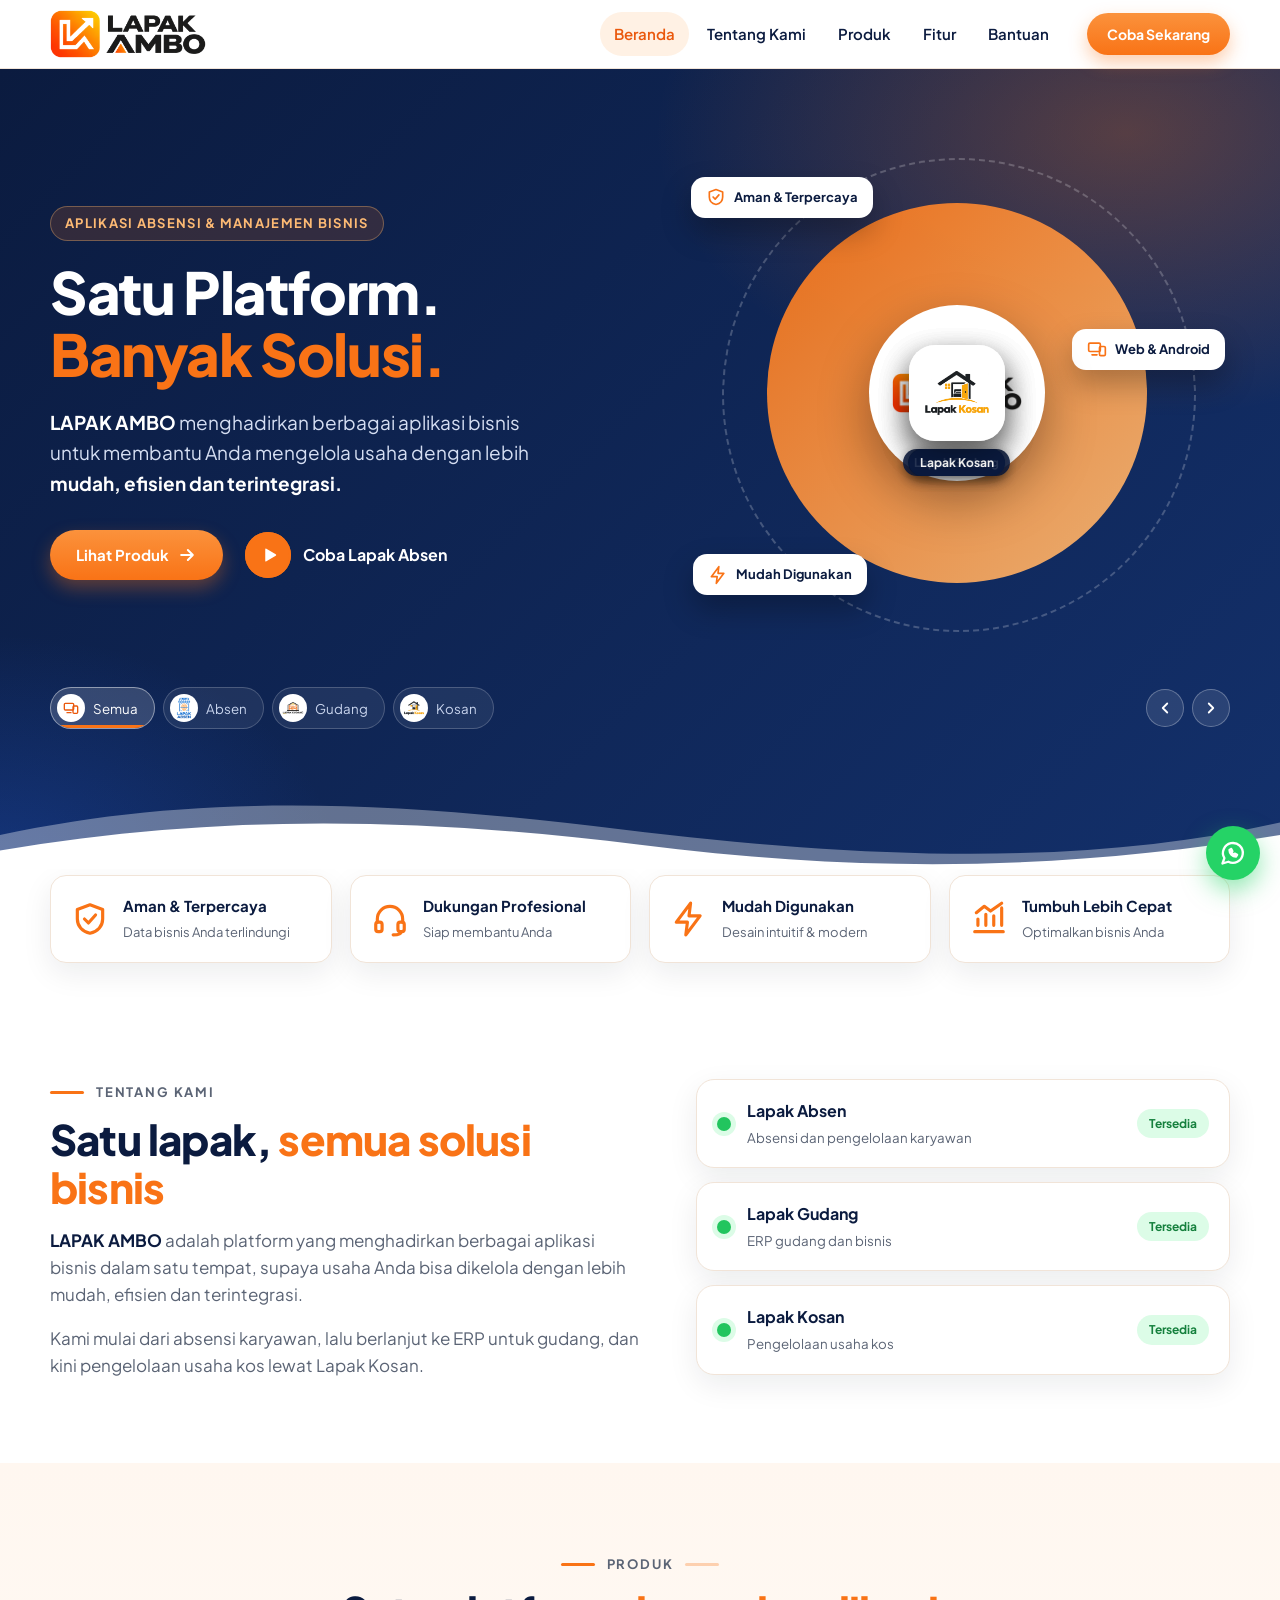
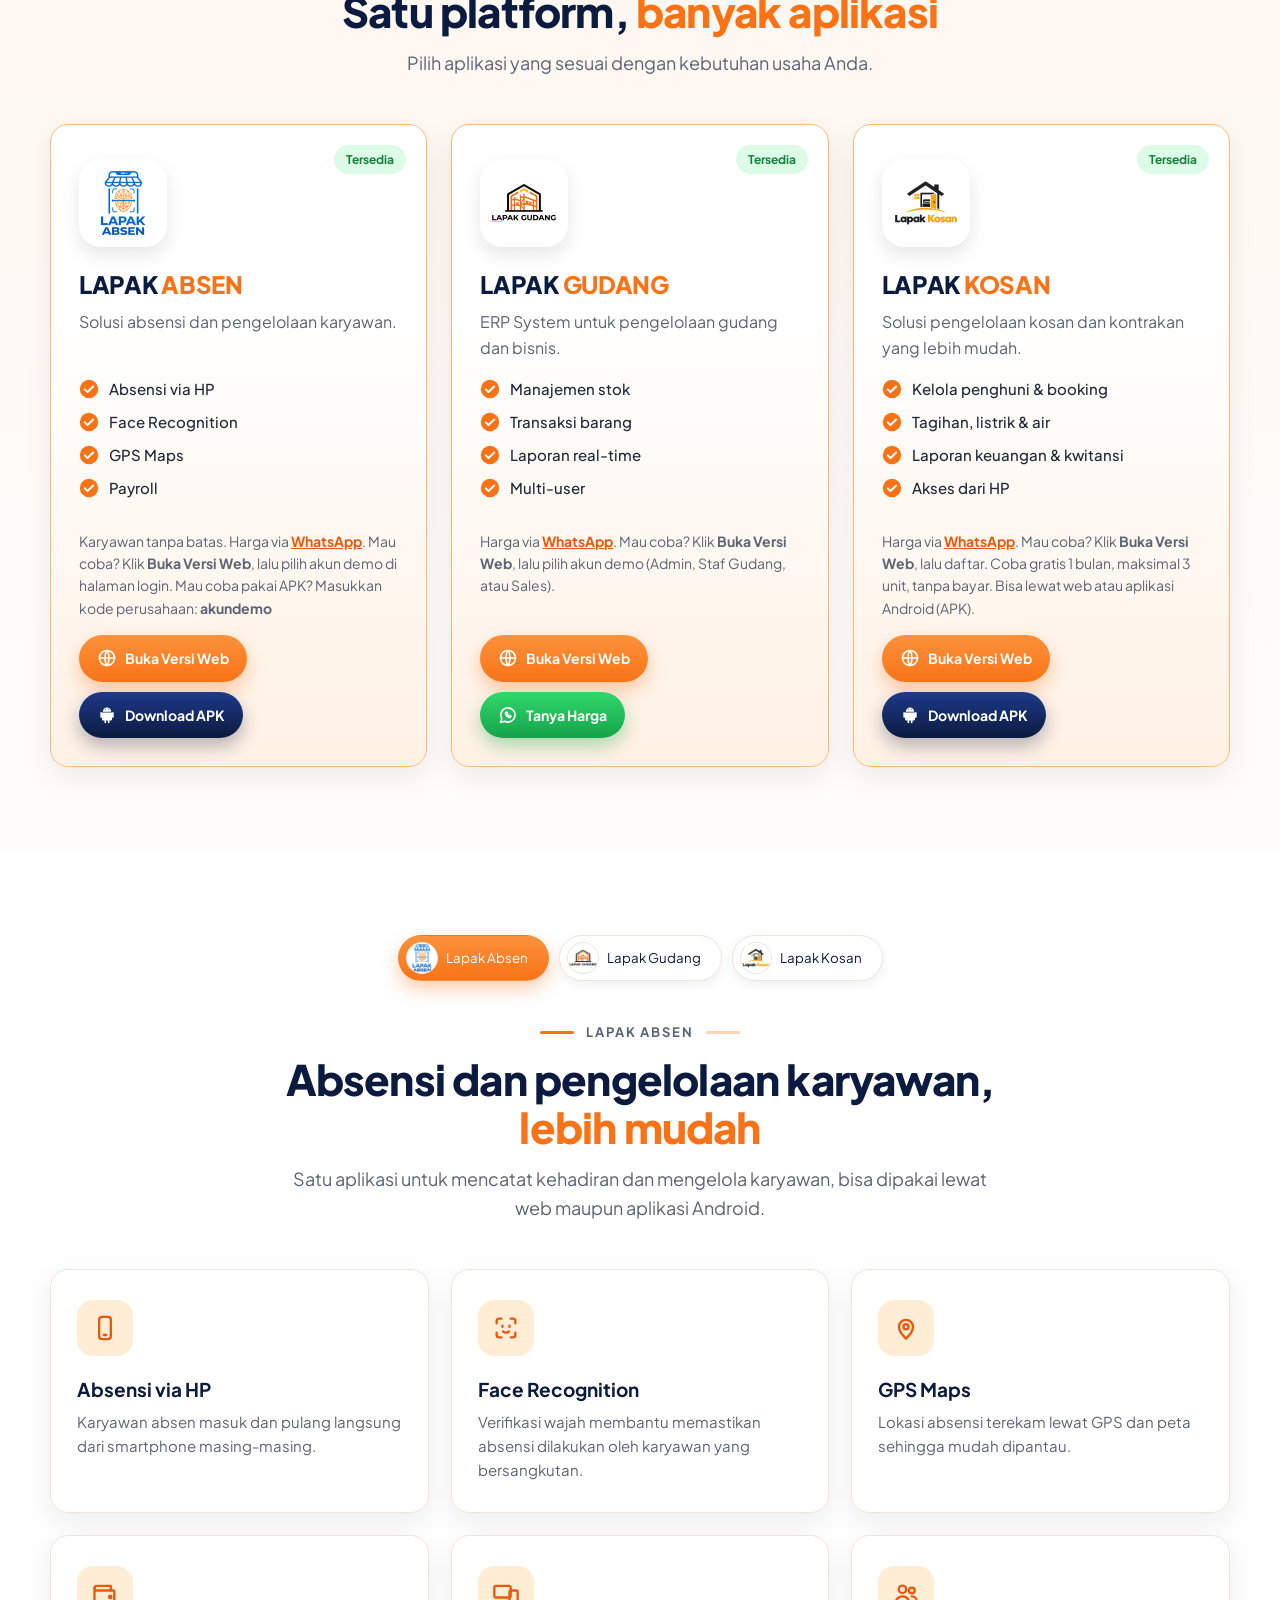
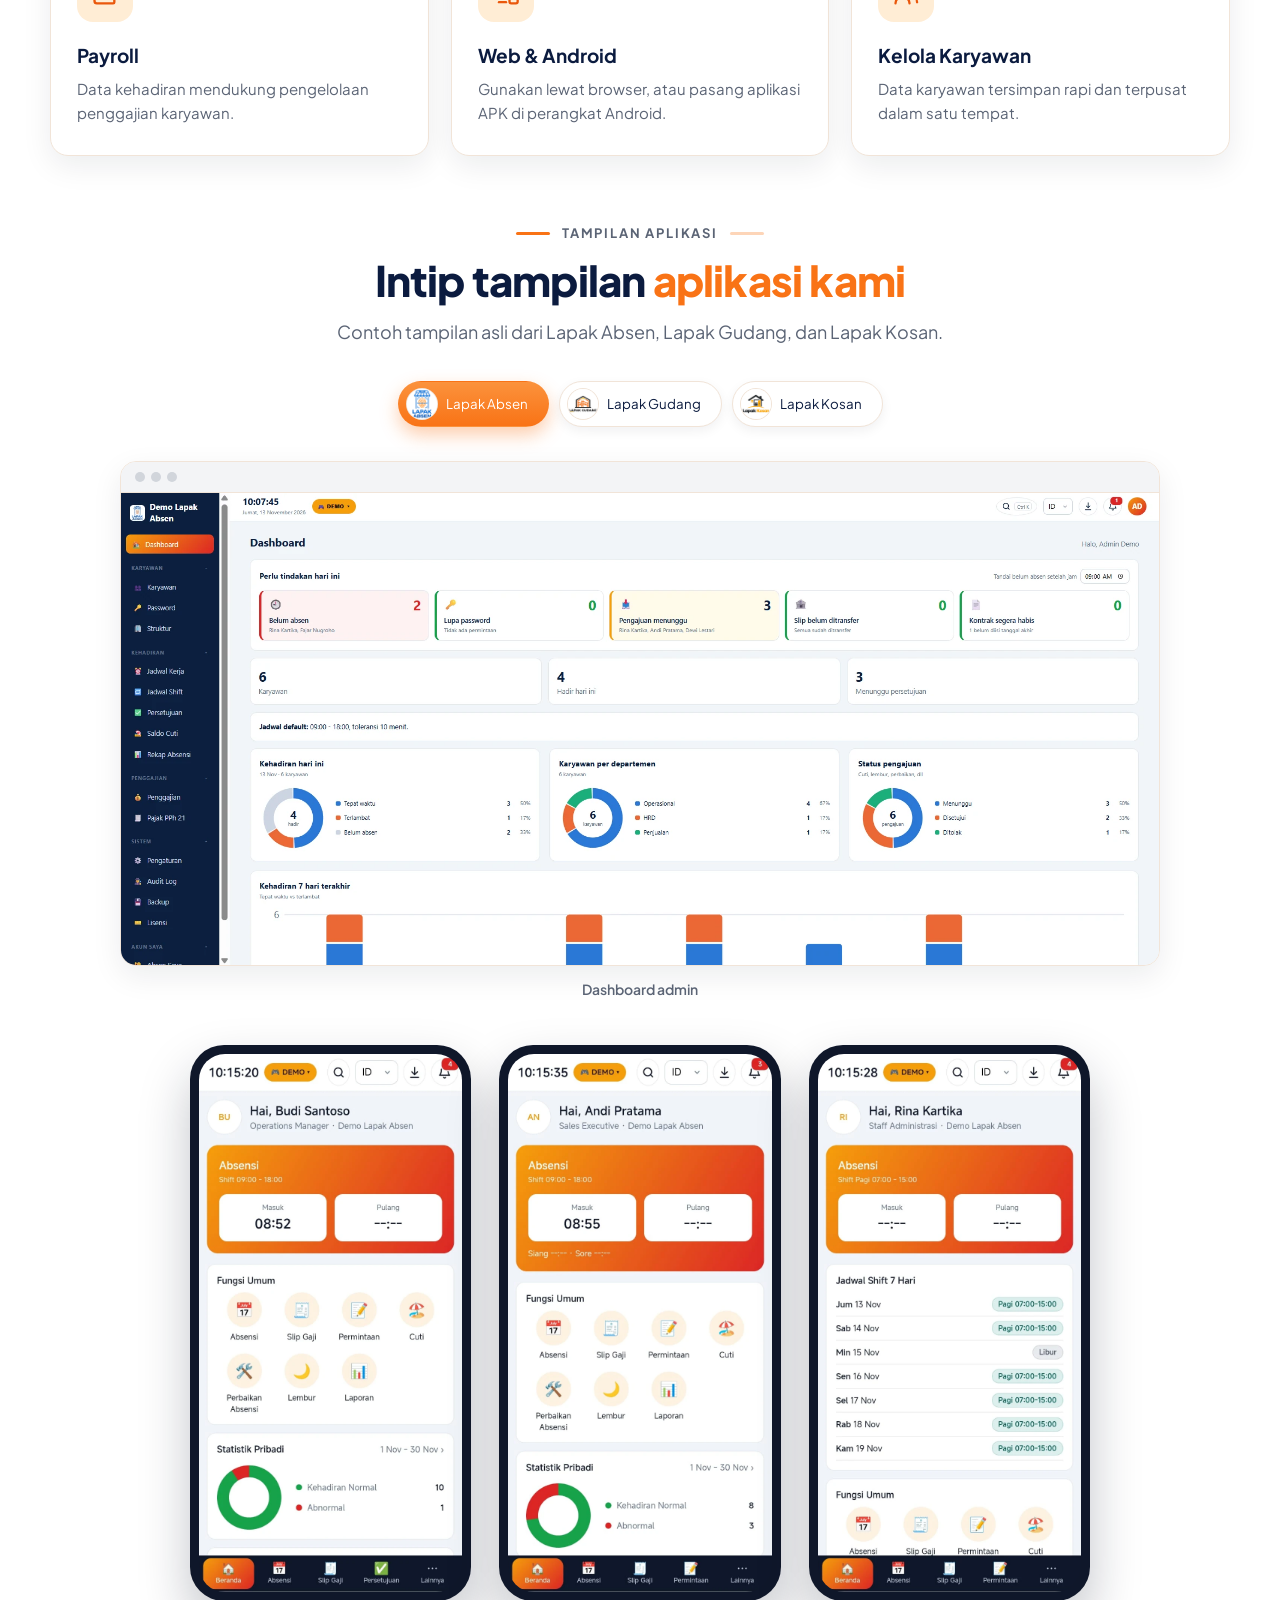
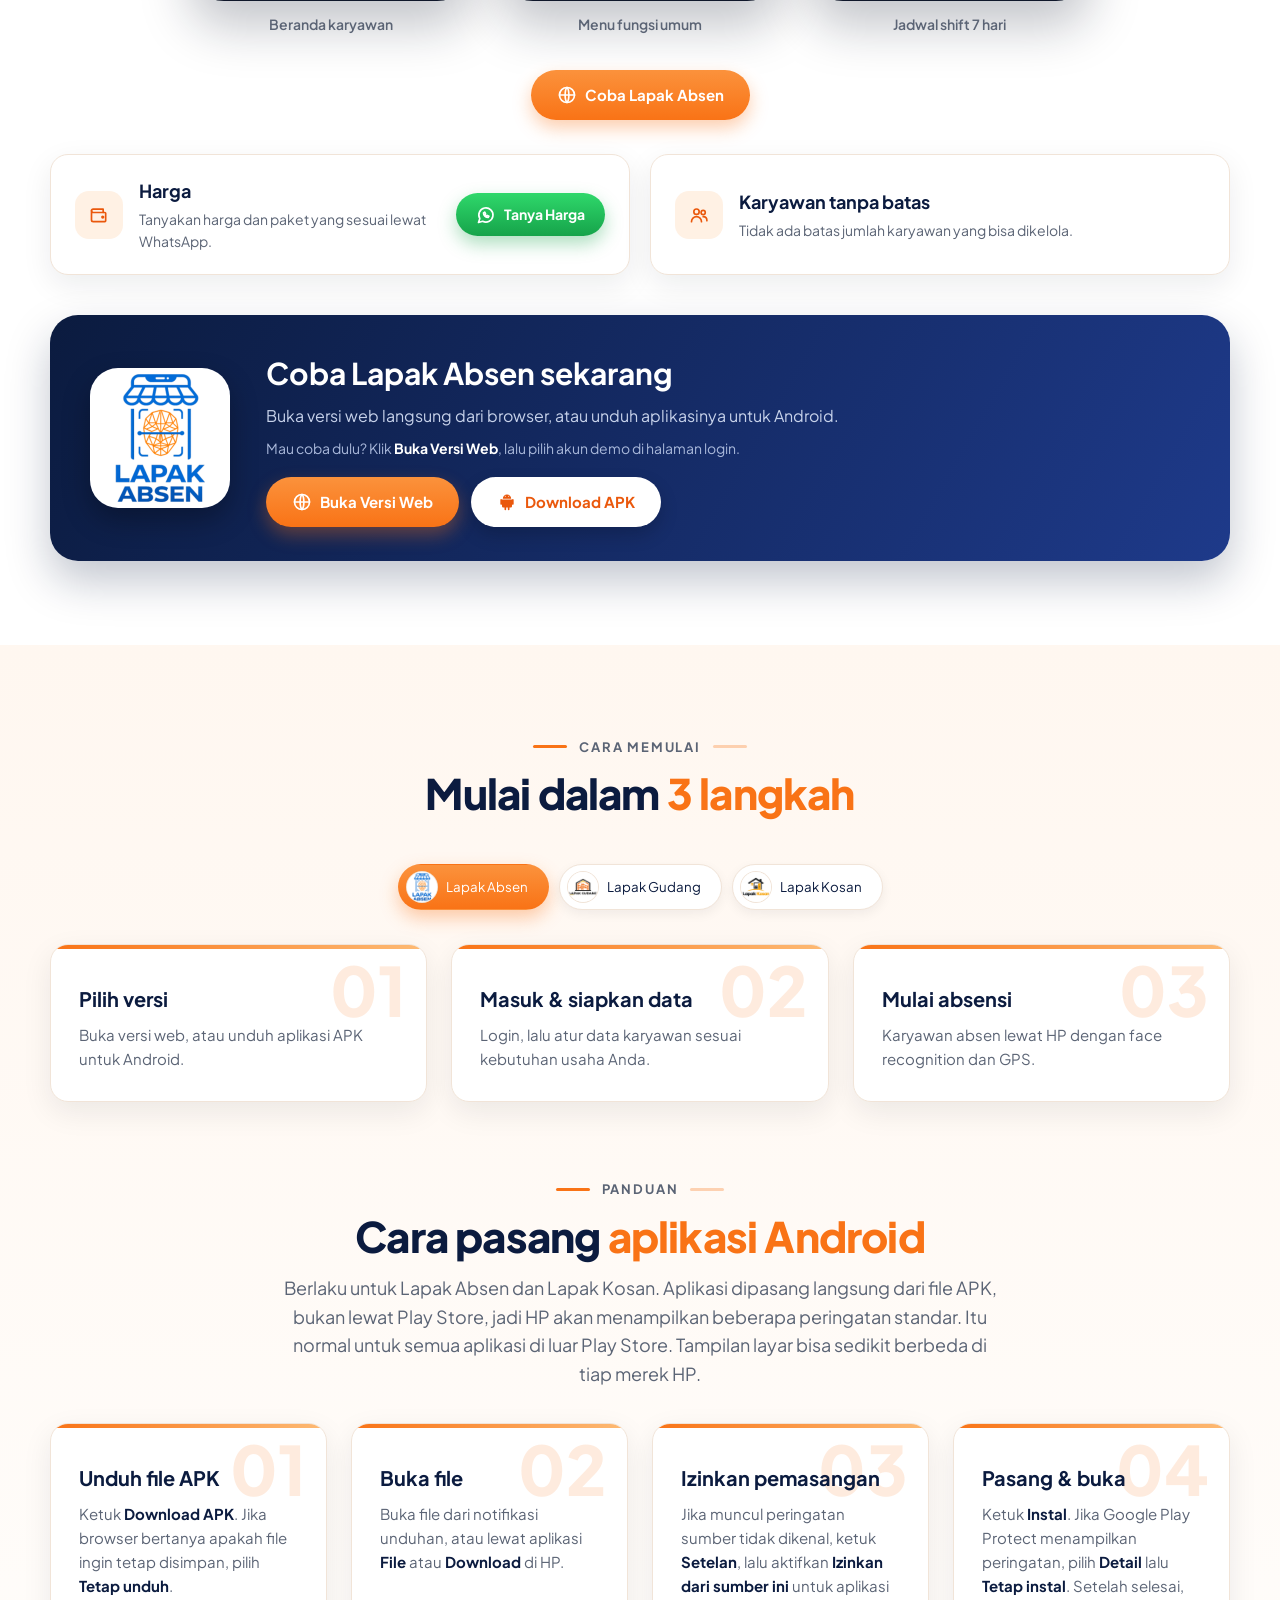
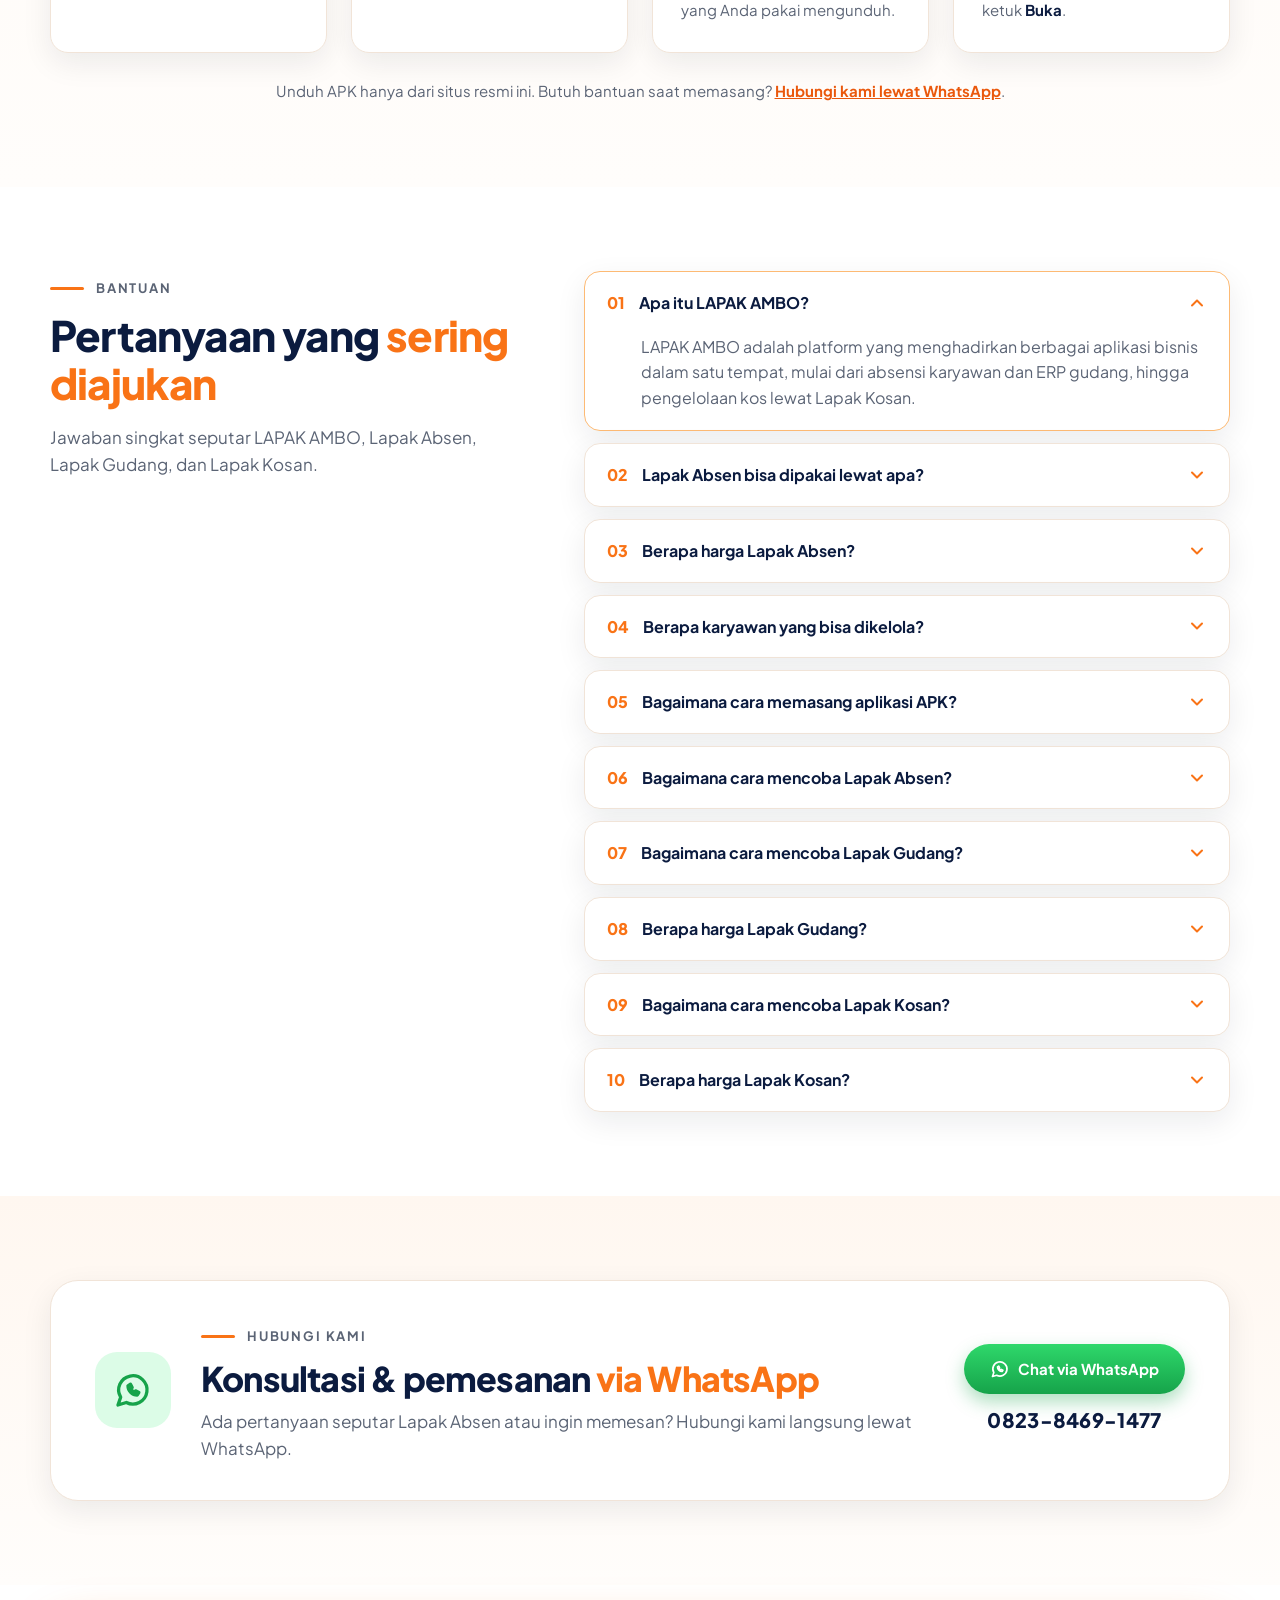
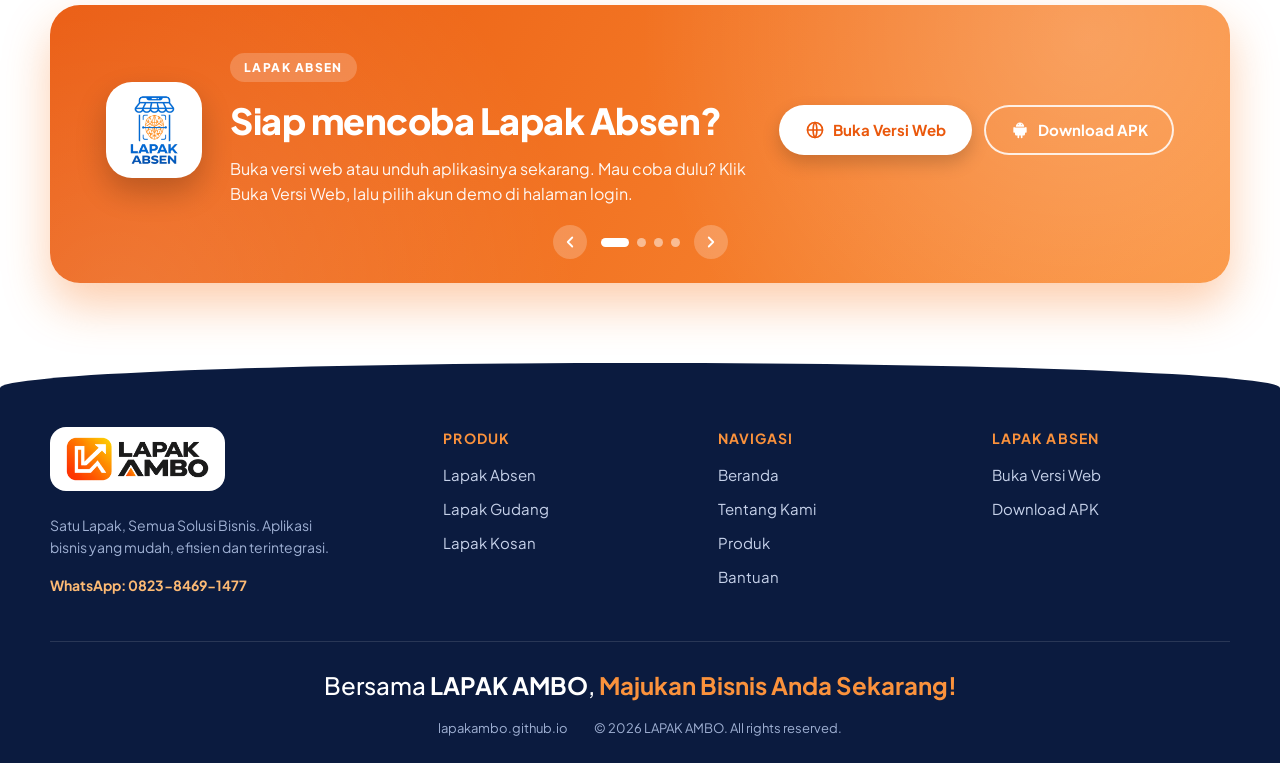
==== index.html @ 5657d36e "Tambah slide Lapak Kosan di CTA slider" ====
<!DOCTYPE html>
<html lang="id">
<head>
  <meta charset="UTF-8">
  <meta name="viewport" content="width=device-width, initial-scale=1">
  <title>LAPAK AMBO — Satu Lapak, Semua Solusi Bisnis</title>
  <meta name="description" content="LAPAK AMBO menghadirkan berbagai aplikasi bisnis: Lapak Absen, Lapak Gudang, dan Lapak Kosan untuk mengelola usaha lebih mudah, efisien dan terintegrasi.">
  <meta name="theme-color" content="#F97316">
  <meta name="google-site-verification" content="8KUcdICLXeppQQjWuxEqH4NzKddtMSmKhR7M2KGgL7c" />
  <link rel="canonical" href="https://lapakambo.github.io/">
  <meta property="og:type" content="website">
  <meta property="og:title" content="LAPAK AMBO — Satu Lapak, Semua Solusi Bisnis">
  <meta property="og:description" content="Aplikasi bisnis yang mudah, efisien dan terintegrasi: Lapak Absen, Lapak Gudang, Lapak Kosan.">
  <meta property="og:url" content="https://lapakambo.github.io/">
  <meta property="og:image" content="https://lapakambo.github.io/assets/icon-512.png">
  <meta name="twitter:card" content="summary">
  <script type="application/ld+json">
  {"@context":"https://schema.org","@graph":[
    {"@type":"WebSite","@id":"https://lapakambo.github.io/#website","url":"https://lapakambo.github.io/","name":"LAPAK AMBO","alternateName":["Lapak Ambo"],"inLanguage":"id"},
    {"@type":"Organization","@id":"https://lapakambo.github.io/#org","name":"LAPAK AMBO","url":"https://lapakambo.github.io/","logo":"https://lapakambo.github.io/assets/icon-512.png"}
  ]}
  </script>
  <script>document.documentElement.classList.add('js')</script>
  <link rel="icon" href="/favicon.ico" sizes="any">
  <link rel="icon" href="/assets/favicon.png" type="image/png" sizes="48x48">
  <link rel="icon" href="/assets/icon-192.png" type="image/png" sizes="192x192">
  <link rel="apple-touch-icon" href="/assets/icon-192.png">
  <link rel="preconnect" href="https://fonts.googleapis.com">
  <link rel="preconnect" href="https://fonts.gstatic.com" crossorigin>
  <link href="https://fonts.googleapis.com/css2?family=Plus+Jakarta+Sans:wght@400;500;600;700;800&display=swap" rel="stylesheet">
  <link rel="stylesheet" href="css/style.css">
</head>
<body>

<!-- ============ ICON SPRITE (ganti path di sini kalau mau ganti icon) ============ -->
<svg xmlns="http://www.w3.org/2000/svg" style="display:none">
  <symbol id="i-kosan" viewBox="0 0 64 64" fill="none" stroke="currentColor" stroke-width="3.5" stroke-linecap="round" stroke-linejoin="round">
    <path d="M8 30 32 10l24 20"/><path d="M14 26v28h36V26"/><path d="M26 54V38h12v16"/><path d="M22 30h4M38 30h4"/>
  </symbol>
  <symbol id="i-gudang" viewBox="0 0 64 64" fill="none" stroke="currentColor" stroke-width="3.5" stroke-linecap="round" stroke-linejoin="round">
    <path d="M6 24 32 8l26 16v30H6z"/><path d="M16 54V34h32v20"/><path d="M16 44h32"/><path d="M26 34v10M38 44v10"/>
  </symbol>
  <symbol id="i-absen" viewBox="0 0 64 64" fill="none" stroke="currentColor" stroke-width="3.5" stroke-linecap="round" stroke-linejoin="round">
    <path d="M6 24 10 10h44l4 14"/>
    <path d="M6 24c0 4 3 6 6.5 6S19 28 19 24c0 4 3 6 6.5 6S32 28 32 24c0 4 3 6 6.5 6S45 28 45 24c0 4 3 6 6.5 6S58 28 58 24"/>
    <path d="M12 30v24h40V30"/><path d="M26 46c0-4 2-8 6-8s6 4 6 8M22 44c0-6 4-10 10-10"/>
  </symbol>
  <symbol id="i-check" viewBox="0 0 24 24"><circle cx="12" cy="12" r="11" fill="currentColor"/><path d="m7 12.5 3.2 3.2L17 9" fill="none" stroke="#fff" stroke-width="2.4" stroke-linecap="round" stroke-linejoin="round"/></symbol>
  <symbol id="i-arrow" viewBox="0 0 24 24" fill="none" stroke="currentColor" stroke-width="2.4" stroke-linecap="round" stroke-linejoin="round"><path d="M5 12h14M13 6l6 6-6 6"/></symbol>
  <symbol id="i-shield" viewBox="0 0 24 24" fill="none" stroke="currentColor" stroke-width="2" stroke-linecap="round" stroke-linejoin="round"><path d="M12 3 4 6v6c0 4.5 3.2 8 8 9 4.8-1 8-4.5 8-9V6z"/><path d="m8.5 12 2.5 2.5 4.5-5"/></symbol>
  <symbol id="i-headset" viewBox="0 0 24 24" fill="none" stroke="currentColor" stroke-width="2" stroke-linecap="round" stroke-linejoin="round"><path d="M4 14v-2a8 8 0 0 1 16 0v2"/><rect x="3" y="14" width="4" height="6" rx="1.5"/><rect x="17" y="14" width="4" height="6" rx="1.5"/><path d="M19 20c0 1.5-2 2-5 2"/></symbol>
  <symbol id="i-bolt" viewBox="0 0 24 24" fill="none" stroke="currentColor" stroke-width="2" stroke-linecap="round" stroke-linejoin="round"><path d="M13 2 4 14h7l-1 8 9-12h-7z"/></symbol>
  <symbol id="i-growth" viewBox="0 0 24 24" fill="none" stroke="currentColor" stroke-width="2" stroke-linecap="round" stroke-linejoin="round"><path d="M3 20h18"/><path d="M5 16v-4M10 16V9M15 16v-6M20 16V5"/><path d="m4 8 5-4 4 3 7-5"/></symbol>
  <symbol id="i-android" viewBox="0 0 24 24" fill="currentColor"><path d="M6 9h12v8a1.5 1.5 0 0 1-1.5 1.5H15V21a1 1 0 0 1-2 0v-2.5h-2V21a1 1 0 0 1-2 0v-2.5H7.500A1.500 1.500 0 0 1 6 17zM4 9.500a1 1 0 0 1 2 0v5a1 1 0 0 1-2 0zm14 0a1 1 0 0 1 2 0v5a1 1 0 0 1-2 0zM7 8a5 5 0 0 1 10 0zm3-3.500a.600.600 0 1 0 0 1.200.600.600 0 0 0 0-1.200zm4 0a.600.600 0 1 0 0 1.200.600.600 0 0 0 0-1.200z"/></symbol>
  <symbol id="i-globe" viewBox="0 0 24 24" fill="none" stroke="currentColor" stroke-width="2" stroke-linecap="round" stroke-linejoin="round"><circle cx="12" cy="12" r="9"/><path d="M3 12h18M12 3c3 3 3 15 0 18M12 3c-3 3-3 15 0 18"/></symbol>
  <symbol id="i-phone" viewBox="0 0 24 24" fill="none" stroke="currentColor" stroke-width="2" stroke-linecap="round" stroke-linejoin="round"><rect x="7" y="2.5" width="10" height="19" rx="2.5"/><path d="M11 18h2"/></symbol>
  <symbol id="i-face" viewBox="0 0 24 24" fill="none" stroke="currentColor" stroke-width="2" stroke-linecap="round" stroke-linejoin="round"><path d="M4 8V6a2 2 0 0 1 2-2h2M16 4h2a2 2 0 0 1 2 2v2M20 16v2a2 2 0 0 1-2 2h-2M8 20H6a2 2 0 0 1-2-2v-2"/><path d="M9 10v1M15 10v1M9.5 15c1.5 1.2 3.500 1.200 5 0"/></symbol>
  <symbol id="i-pin" viewBox="0 0 24 24" fill="none" stroke="currentColor" stroke-width="2" stroke-linecap="round" stroke-linejoin="round"><path d="M12 21s-6-5.200-6-10a6 6 0 1 1 12 0c0 4.800-6 10-6 10z"/><circle cx="12" cy="11" r="2.200"/></symbol>
  <symbol id="i-wallet" viewBox="0 0 24 24" fill="none" stroke="currentColor" stroke-width="2" stroke-linecap="round" stroke-linejoin="round"><path d="M3 7a2 2 0 0 1 2-2h12v4"/><path d="M3 7v11a2 2 0 0 0 2 2h14a1 1 0 0 0 1-1v-9a1 1 0 0 0-1-1H5a2 2 0 0 1-2-2z"/><circle cx="16.500" cy="14.500" r="1"/></symbol>
  <symbol id="i-devices" viewBox="0 0 24 24" fill="none" stroke="currentColor" stroke-width="2" stroke-linecap="round" stroke-linejoin="round"><rect x="2" y="5" width="14" height="10" rx="1.500"/><path d="M6 19h6"/><rect x="15" y="9" width="7" height="11" rx="1.500"/></symbol>
  <symbol id="i-users" viewBox="0 0 24 24" fill="none" stroke="currentColor" stroke-width="2" stroke-linecap="round" stroke-linejoin="round"><circle cx="9" cy="8" r="3.200"/><path d="M3 20c0-3.300 2.700-6 6-6s6 2.700 6 6"/><circle cx="17" cy="9" r="2.500"/><path d="M17 14c2.500 0 4.500 2 4.500 5"/></symbol>
  <symbol id="i-up" viewBox="0 0 24 24" fill="none" stroke="currentColor" stroke-width="2.4" stroke-linecap="round" stroke-linejoin="round"><path d="M12 19V5M6 11l6-6 6 6"/></symbol>
  <symbol id="i-chev" viewBox="0 0 24 24" fill="none" stroke="currentColor" stroke-width="2.4" stroke-linecap="round" stroke-linejoin="round"><path d="m6 9 6 6 6-6"/></symbol>
  <symbol id="i-whatsapp" viewBox="0 0 24 24" fill="none" stroke="currentColor" stroke-width="2" stroke-linecap="round" stroke-linejoin="round"><path d="M3 21l1.600-4.700A8.500 8.500 0 1 1 8 19.500z"/><path d="M9 9.500c0 3 2.500 5.500 5.500 5.500l1-1.500-2-1-.8.800c-.8-.4-1.600-1.200-2-2l.8-.8-1-2z"/></symbol>
  <symbol id="i-play" viewBox="0 0 24 24" fill="currentColor"><path d="M7 4.5v15a1 1 0 0 0 1.5.86l12.5-7.5a1 1 0 0 0 0-1.72L8.5 3.64A1 1 0 0 0 7 4.5z"/></symbol>
</svg>

<!-- ============ NAVBAR ============ -->
<header class="nav" id="top">
  <div class="container nav__inner">
    <a href="#top" class="brand" aria-label="Lapak Ambo — Beranda">
      <img src="assets/logo.png" alt="LAPAK AMBO" width="547" height="168">
    </a>

    <nav class="nav__links" id="menu" aria-label="Menu utama">
      <a href="#top" class="active">Beranda</a>
      <a href="#tentang">Tentang Kami</a>
      <a href="#produk">Produk</a>
      <a href="#fitur">Fitur</a>
      <a href="#bantuan">Bantuan</a>
      <a href="#produk" class="btn btn--sm menu__cta">Coba Sekarang</a>
    </nav>
    <a href="#produk" class="btn btn--sm nav__cta">Coba Sekarang</a>
    <button class="burger" id="burger" aria-label="Buka menu" aria-expanded="false"><span></span><span></span><span></span></button>
  </div>
</header>

<main>
  <!-- ============ HERO (slider otomatis: Platform, Absen, Gudang, Kosan) ============ -->
  <section class="hero" id="hero" data-i="0" aria-roledescription="carousel" aria-label="Aplikasi LAPAK AMBO">
    <div class="hero__glow hero__glow--0" aria-hidden="true"></div>
    <div class="hero__glow hero__glow--1" aria-hidden="true"></div>
    <div class="hero__glow hero__glow--2" aria-hidden="true"></div>
    <div class="hero__glow hero__glow--3" aria-hidden="true"></div>

    <div class="container">
      <div class="hero__stage" id="heroStage">

        <!-- 1. Platform -->
        <div class="hslide is-active" role="group" aria-roledescription="slide" aria-label="1 dari 4: LAPAK AMBO" style="--c1:#F97316;--c2:#FDBA74">
          <div class="hero__text">
            <span class="hero__tag">Aplikasi absensi &amp; manajemen bisnis</span>
            <h1 class="hero__h">Satu Platform.<br><span>Banyak Solusi.</span></h1>
            <p><strong>LAPAK AMBO</strong> menghadirkan berbagai aplikasi bisnis untuk membantu Anda mengelola usaha dengan lebih <strong>mudah, efisien dan terintegrasi.</strong></p>
            <div class="hero__actions">
              <a href="#produk" class="btn">Lihat Produk <svg class="ic"><use href="#i-arrow"/></svg></a>
              <a href="#produk" class="play" data-link="absen-web" target="_blank" rel="noopener"><span class="play__ic"><svg class="ic"><use href="#i-play"/></svg></span>Coba Lapak Absen</a>
            </div>
          </div>
          <div class="hv" aria-hidden="true">
            <div class="stage">
              <div class="hub__core"><img src="assets/logo.png" alt="" width="547" height="168" fetchpriority="high" decoding="async"></div>
              <div class="hub__orb" style="--n:0"><span class="hub__tile"><img src="assets/lapak-absen.png" alt="" width="72" height="72"></span><b>Lapak Absen</b></div>
              <div class="hub__orb" style="--n:1"><span class="hub__tile"><img src="assets/lapak-gudang.png" alt="" width="72" height="72"></span><b>Lapak Gudang</b></div>
              <div class="hub__orb" style="--n:2"><span class="hub__tile"><img src="assets/lapak-kosan.png?v=3" alt="" width="72" height="72"></span><b>Lapak Kosan</b></div>
              <span class="chip chip--tl"><svg class="ic"><use href="#i-shield"/></svg>Aman &amp; Terpercaya</span>
              <span class="chip chip--bl"><svg class="ic"><use href="#i-bolt"/></svg>Mudah Digunakan</span>
              <span class="chip chip--r"><svg class="ic"><use href="#i-devices"/></svg>Web &amp; Android</span>
            </div>
          </div>
        </div>

        <!-- 2. Lapak Absen -->
        <div class="hslide" role="group" aria-roledescription="slide" aria-label="2 dari 4: Lapak Absen" style="--c1:#3B82F6;--c2:#93C5FD;--hl:#7DB4FF">
          <div class="hero__text">
            <span class="hero__tag"><img src="assets/lapak-absen.png" alt="" width="20" height="20">Lapak Absen &middot; Tersedia</span>
            <h2 class="hero__h">Absensi Karyawan<br><span>Lebih Cerdas.</span></h2>
            <p>Absen lewat HP dengan <strong>Face Recognition</strong> dan <strong>GPS Maps</strong>, lengkap dengan jadwal shift, pengajuan cuti, dan <strong>payroll</strong> dalam satu aplikasi.</p>
            <div class="hero__actions">
              <a href="#" class="btn" data-link="absen-web" target="_blank" rel="noopener"><svg class="ic"><use href="#i-globe"/></svg>Buka Versi Web</a>
              <a href="#" class="btn btn--glass" data-link="absen-apk" download><svg class="ic"><use href="#i-android"/></svg>Download APK</a>
            </div>
            <span class="hero__note">Mau coba? Klik Buka Versi Web, lalu pilih akun demo di halaman login.</span>
          </div>
          <div class="hv" aria-hidden="true">
            <div class="stage">
              <div class="hp hp--2"><img src="assets/screenshots/app-shift.webp?v=2" alt="" width="702" height="1436" loading="lazy" decoding="async"></div>
              <div class="hp hp--1"><img src="assets/screenshots/app-beranda.webp?v=2" alt="" width="702" height="1436" loading="lazy" decoding="async"></div>
              <span class="chip chip--tl"><svg class="ic"><use href="#i-face"/></svg>Face Recognition</span>
              <span class="chip chip--bl"><svg class="ic"><use href="#i-pin"/></svg>GPS Maps</span>
              <span class="chip chip--r"><svg class="ic"><use href="#i-wallet"/></svg>Payroll</span>
            </div>
          </div>
        </div>

        <!-- 3. Lapak Gudang -->
        <div class="hslide" role="group" aria-roledescription="slide" aria-label="3 dari 4: Lapak Gudang" style="--c1:#EA580C;--c2:#FDBA74">
          <div class="hero__text">
            <span class="hero__tag"><img src="assets/lapak-gudang.png" alt="" width="20" height="20">Lapak Gudang &middot; Tersedia</span>
            <h2 class="hero__h">Stok Gudang<br><span>Selalu Terkendali.</span></h2>
            <p>ERP untuk gudang dan bisnis: <strong>manajemen stok</strong>, barang masuk dan keluar, pindah gudang, garansi &amp; RMA, sampai <strong>laporan real-time</strong> untuk banyak pengguna.</p>
            <div class="hero__actions">
              <a href="#" class="btn" data-link="gudang-web" target="_blank" rel="noopener"><svg class="ic"><use href="#i-globe"/></svg>Coba Versi Web</a>
              <a href="#" class="btn btn--glass" data-link="whatsapp-gudang" target="_blank" rel="noopener"><svg class="ic"><use href="#i-whatsapp"/></svg>Tanya Harga</a>
            </div>
            <span class="hero__note">Mau coba? Pilih akun demo: Admin, Staf Gudang, atau Sales.</span>
          </div>
          <div class="hv" aria-hidden="true">
            <div class="stage">
              <div class="win win--a">
                <div class="win__bar"><i></i><i></i><i></i><span>lapakgudang.github.io</span></div>
                <img src="assets/screenshots/gudang-login.webp" alt="" width="1200" height="540" loading="lazy" decoding="async">
              </div>
              <div class="win win--b">
                <div class="win__bar"><i></i><i></i><i></i><span>Dashboard</span></div>
                <img src="assets/screenshots/gudang-dashboard.webp" alt="" width="1600" height="726" loading="lazy" decoding="async">
              </div>
              <span class="chip chip--tr"><svg class="ic"><use href="#i-gudang"/></svg>Manajemen Stok</span>
              <span class="chip chip--bl"><svg class="ic"><use href="#i-growth"/></svg>Laporan Real-time</span>
              <span class="chip chip--br"><svg class="ic"><use href="#i-users"/></svg>Multi-user</span>
            </div>
          </div>
        </div>

        <!-- 4. Lapak Kosan -->
        <div class="hslide" role="group" aria-roledescription="slide" aria-label="4 dari 4: Lapak Kosan" style="--c1:#FACC15;--c2:#FDE68A;--hl:#FACC15">
          <div class="hero__text">
            <span class="hero__tag"><img src="assets/lapak-kosan.png?v=3" alt="" width="20" height="20">Lapak Kosan &middot; Tersedia</span>
            <h2 class="hero__h">Kelola Usaha Kos<br><span>Tanpa Pusing.</span></h2>
            <p>Kelola <strong>penghuni dan booking</strong>, catat <strong>tagihan, listrik dan air</strong>, dan lihat laporan keuangan kos Anda kapan saja dari HP.</p>
            <div class="hero__actions">
              <a href="#" class="btn" data-link="kosan-web" target="_blank" rel="noopener"><svg class="ic"><use href="#i-globe"/></svg>Coba Gratis</a>
              <a href="#" class="btn btn--glass" data-link="kosan-apk" download><svg class="ic"><use href="#i-android"/></svg>Download APK</a>
            </div>
            <span class="hero__note">Mau coba? Klik Coba Gratis, lalu daftar. Gratis 1 bulan, maksimal 3 unit.</span>
          </div>
          <div class="hv" aria-hidden="true">
            <div class="stage">
              <div class="win win--a">
                <div class="win__bar"><i></i><i></i><i></i><span>lapak-kosan.github.io</span></div>
                <img src="assets/screenshots/kosan-login.webp" alt="" width="1600" height="722" loading="lazy" decoding="async">
              </div>
              <div class="win win--b">
                <div class="win__bar"><i></i><i></i><i></i><span>Dashboard</span></div>
                <img src="assets/screenshots/kosan-dashboard.webp" alt="" width="1600" height="725" loading="lazy" decoding="async">
              </div>
              <span class="chip chip--tr"><svg class="ic"><use href="#i-users"/></svg>Penghuni &amp; Kontrak</span>
              <span class="chip chip--bl"><svg class="ic"><use href="#i-bolt"/></svg>Tagihan &amp; Utilitas</span>
              <span class="chip chip--br"><svg class="ic"><use href="#i-growth"/></svg>Laporan Keuangan</span>
            </div>
          </div>
        </div>

      </div>

      <div class="hero__ctrl" role="group" aria-label="Pilih aplikasi">
        <div class="hero__tabs" id="heroTabs">
          <button type="button" class="htab is-active" aria-label="Tampilkan LAPAK AMBO" aria-current="true"><span class="htab__ic htab__ic--all"><svg class="ic"><use href="#i-devices"/></svg></span><span>Semua</span></button>
          <button type="button" class="htab" aria-label="Tampilkan Lapak Absen"><span class="htab__ic"><img src="assets/lapak-absen.png" alt="" width="26" height="26"></span><span>Absen</span></button>
          <button type="button" class="htab" aria-label="Tampilkan Lapak Gudang"><span class="htab__ic"><img src="assets/lapak-gudang.png" alt="" width="26" height="26"></span><span>Gudang</span></button>
          <button type="button" class="htab" aria-label="Tampilkan Lapak Kosan"><span class="htab__ic"><img src="assets/lapak-kosan.png?v=3" alt="" width="26" height="26"></span><span>Kosan</span></button>
        </div>
        <div class="hero__arrows">
          <button type="button" class="harrow harrow--prev" id="heroPrev" aria-label="Slide sebelumnya"><svg class="ic"><use href="#i-chev"/></svg></button>
          <button type="button" class="harrow harrow--next" id="heroNext" aria-label="Slide berikutnya"><svg class="ic"><use href="#i-chev"/></svg></button>
        </div>
      </div>
    </div>

    <svg class="hero__wave" viewBox="0 0 1440 120" preserveAspectRatio="none" aria-hidden="true">
      <path d="M0 70C220 10 430 20 700 62s520 54 740-10v68H0Z" fill="#fff" fill-opacity=".35"/>
      <path d="M0 92c240-52 470-48 720-8s470 38 720-14v50H0Z" fill="#fff"/>
    </svg>
  </section>

  <!-- ============ KEUNGGULAN ============ -->
  <section class="trust" aria-label="Keunggulan LAPAK AMBO">
    <div class="container trust__grid">
      <div class="trust__item reveal"><svg class="ic"><use href="#i-shield"/></svg><div><b>Aman &amp; Terpercaya</b><span>Data bisnis Anda terlindungi</span></div></div>
      <div class="trust__item reveal"><svg class="ic"><use href="#i-headset"/></svg><div><b>Dukungan Profesional</b><span>Siap membantu Anda</span></div></div>
      <div class="trust__item reveal"><svg class="ic"><use href="#i-bolt"/></svg><div><b>Mudah Digunakan</b><span>Desain intuitif &amp; modern</span></div></div>
      <div class="trust__item reveal"><svg class="ic"><use href="#i-growth"/></svg><div><b>Tumbuh Lebih Cepat</b><span>Optimalkan bisnis Anda</span></div></div>
    </div>
  </section>

  <!-- ============ TENTANG KAMI ============ -->
  <section class="section" id="tentang">
    <div class="container about">
      <div class="about__text reveal">
        <span class="eyebrow eyebrow--left">Tentang Kami</span>
        <h2>Satu lapak, <span>semua solusi bisnis</span></h2>
        <p><strong>LAPAK AMBO</strong> adalah platform yang menghadirkan berbagai aplikasi bisnis dalam satu tempat, supaya usaha Anda bisa dikelola dengan lebih mudah, efisien dan terintegrasi.</p>
        <p>Kami mulai dari absensi karyawan, lalu berlanjut ke ERP untuk gudang, dan kini pengelolaan usaha kos lewat Lapak Kosan.</p>
      </div>
      <ol class="roadmap reveal" aria-label="Peta produk">
        <li class="road road--live"><span class="road__dot"></span><div><b>Lapak Absen</b><small>Absensi dan pengelolaan karyawan</small></div><em>Tersedia</em></li>
        <li class="road road--live"><span class="road__dot"></span><div><b>Lapak Gudang</b><small>ERP gudang dan bisnis</small></div><em>Tersedia</em></li>
        <li class="road road--live"><span class="road__dot"></span><div><b>Lapak Kosan</b><small>Pengelolaan usaha kos</small></div><em>Tersedia</em></li>
      </ol>
    </div>
  </section>

  <!-- ============ PRODUK ============ -->
  <section class="section section--soft" id="produk">
    <div class="container">
      <div class="section__head reveal">
        <span class="eyebrow">Produk</span>
        <h2>Satu platform, <span>banyak aplikasi</span></h2>
        <p>Pilih aplikasi yang sesuai dengan kebutuhan usaha Anda.</p>
      </div>
      <div class="products__grid">

        <!-- Lapak Absen -->
        <article class="card card--featured reveal" id="absen">
          <span class="badge badge--live">Tersedia</span>
          <span class="card__icon"><img src="assets/lapak-absen.png" alt="Lapak Absen" width="48" height="48"></span>
          <h3>LAPAK <span>ABSEN</span></h3>
          <p>Solusi absensi dan pengelolaan karyawan.</p>
          <ul class="checks">
            <li><svg class="ic"><use href="#i-check"/></svg>Absensi via HP</li>
            <li><svg class="ic"><use href="#i-check"/></svg>Face Recognition</li>
            <li><svg class="ic"><use href="#i-check"/></svg>GPS Maps</li>
            <li><svg class="ic"><use href="#i-check"/></svg>Payroll</li>
          </ul>
          <p class="card__note">Karyawan tanpa batas. Harga via <a href="#harga">WhatsApp</a>. Mau coba? Klik <b>Buka Versi Web</b>, lalu pilih akun demo di halaman login. Mau coba pakai APK? Masukkan kode perusahaan: <b>akundemo</b></p>
          <div class="card__actions">
            <a href="#" class="btn" data-link="absen-web" target="_blank" rel="noopener"><svg class="ic"><use href="#i-globe"/></svg>Buka Versi Web</a>
            <a href="#" class="btn btn--dark" data-link="absen-apk" download><svg class="ic"><use href="#i-android"/></svg>Download APK</a>
          </div>
        </article>

        <!-- Lapak Gudang -->
        <article class="card card--featured reveal" id="gudang">
          <span class="badge badge--live">Tersedia</span>
          <span class="card__icon"><img src="assets/lapak-gudang.png" alt="Lapak Gudang" width="48" height="48"></span>
          <h3>LAPAK <span>GUDANG</span></h3>
          <p>ERP System untuk pengelolaan gudang dan bisnis.</p>
          <ul class="checks">
            <li><svg class="ic"><use href="#i-check"/></svg>Manajemen stok</li>
            <li><svg class="ic"><use href="#i-check"/></svg>Transaksi barang</li>
            <li><svg class="ic"><use href="#i-check"/></svg>Laporan real-time</li>
            <li><svg class="ic"><use href="#i-check"/></svg>Multi-user</li>
          </ul>
          <p class="card__note">Harga via <a href="#" data-link="whatsapp-gudang" target="_blank" rel="noopener">WhatsApp</a>. Mau coba? Klik <b>Buka Versi Web</b>, lalu pilih akun demo (Admin, Staf Gudang, atau Sales).</p>
          <div class="card__actions">
            <a href="#" class="btn" data-link="gudang-web" target="_blank" rel="noopener"><svg class="ic"><use href="#i-globe"/></svg>Buka Versi Web</a>
            <a href="#" class="btn btn--wa" data-link="whatsapp-gudang" target="_blank" rel="noopener"><svg class="ic"><use href="#i-whatsapp"/></svg>Tanya Harga</a>
          </div>
        </article>

        <!-- Lapak Kosan -->
        <article class="card card--featured reveal" id="kosan">
          <span class="badge badge--live">Tersedia</span>
          <span class="card__icon"><img src="assets/lapak-kosan.png?v=3" alt="Lapak Kosan" width="48" height="48"></span>
          <h3>LAPAK <span>KOSAN</span></h3>
          <p>Solusi pengelolaan kosan dan kontrakan yang lebih mudah.</p>
          <ul class="checks">
            <li><svg class="ic"><use href="#i-check"/></svg>Kelola penghuni &amp; booking</li>
            <li><svg class="ic"><use href="#i-check"/></svg>Tagihan, listrik &amp; air</li>
            <li><svg class="ic"><use href="#i-check"/></svg>Laporan keuangan &amp; kwitansi</li>
            <li><svg class="ic"><use href="#i-check"/></svg>Akses dari HP</li>
          </ul>
          <p class="card__note">Harga via <a href="#" data-link="whatsapp-kosan" target="_blank" rel="noopener">WhatsApp</a>. Mau coba? Klik <b>Buka Versi Web</b>, lalu daftar. Coba gratis 1 bulan, maksimal 3 unit, tanpa bayar. Bisa lewat web atau aplikasi Android (APK).</p>
          <div class="card__actions">
            <a href="#" class="btn" data-link="kosan-web" target="_blank" rel="noopener"><svg class="ic"><use href="#i-globe"/></svg>Buka Versi Web</a>
            <a href="#" class="btn btn--dark" data-link="kosan-apk" download><svg class="ic"><use href="#i-android"/></svg>Download APK</a>
          </div>
        </article>

      </div>
    </div>
  </section>

  <!-- ============ FITUR PER PRODUK ============ -->
  <section class="section" id="fitur">
    <div class="container">
      <div class="pswitch" role="tablist" aria-label="Pilih aplikasi untuk melihat fitur">
        <button type="button" class="pstab is-active" role="tab" data-p="absen" aria-selected="true"><img src="assets/lapak-absen.png" alt="" width="26" height="26">Lapak Absen</button>
        <button type="button" class="pstab" role="tab" data-p="gudang" aria-selected="false" tabindex="-1"><img src="assets/lapak-gudang.png" alt="" width="26" height="26">Lapak Gudang</button>
        <button type="button" class="pstab" role="tab" data-p="kosan" aria-selected="false" tabindex="-1"><img src="assets/lapak-kosan.png?v=3" alt="" width="26" height="26">Lapak Kosan</button>
      </div>
      <div class="pp is-active" data-p="absen">
      <div class="section__head reveal">
        <span class="eyebrow">Lapak Absen</span>
        <h2>Absensi dan pengelolaan karyawan, <span>lebih mudah</span></h2>
        <p>Satu aplikasi untuk mencatat kehadiran dan mengelola karyawan, bisa dipakai lewat web maupun aplikasi Android.</p>
      </div>
      <div class="features-grid">
        <article class="fcard reveal"><span class="fcard__ic"><svg class="ic"><use href="#i-phone"/></svg></span><h3>Absensi via HP</h3><p>Karyawan absen masuk dan pulang langsung dari smartphone masing-masing.</p></article>
        <article class="fcard reveal"><span class="fcard__ic"><svg class="ic"><use href="#i-face"/></svg></span><h3>Face Recognition</h3><p>Verifikasi wajah membantu memastikan absensi dilakukan oleh karyawan yang bersangkutan.</p></article>
        <article class="fcard reveal"><span class="fcard__ic"><svg class="ic"><use href="#i-pin"/></svg></span><h3>GPS Maps</h3><p>Lokasi absensi terekam lewat GPS dan peta sehingga mudah dipantau.</p></article>
        <article class="fcard reveal"><span class="fcard__ic"><svg class="ic"><use href="#i-wallet"/></svg></span><h3>Payroll</h3><p>Data kehadiran mendukung pengelolaan penggajian karyawan.</p></article>
        <article class="fcard reveal"><span class="fcard__ic"><svg class="ic"><use href="#i-devices"/></svg></span><h3>Web &amp; Android</h3><p>Gunakan lewat browser, atau pasang aplikasi APK di perangkat Android.</p></article>
        <article class="fcard reveal"><span class="fcard__ic"><svg class="ic"><use href="#i-users"/></svg></span><h3>Kelola Karyawan</h3><p>Data karyawan tersimpan rapi dan terpusat dalam satu tempat.</p></article>
      </div>
      </div>
      <div class="pp" data-p="gudang">
        <div class="section__head reveal">
          <span class="eyebrow">Lapak Gudang</span>
          <h2>ERP gudang dan bisnis, <span>lebih terkendali</span></h2>
          <p>Satu aplikasi untuk mengelola stok, transaksi barang, dan laporan gudang, bisa dibuka langsung lewat browser.</p>
        </div>
        <div class="features-grid">
        <article class="fcard reveal"><span class="fcard__ic"><svg class="ic"><use href="#i-gudang"/></svg></span><h3>Manajemen Stok</h3><p>Pantau jumlah stok tiap barang, lengkap dengan daftar barang yang perlu restock.</p></article>
        <article class="fcard reveal"><span class="fcard__ic"><svg class="ic"><use href="#i-arrow"/></svg></span><h3>Barang Masuk &amp; Keluar</h3><p>Catat transaksi barang masuk dan keluar dengan rapi.</p></article>
        <article class="fcard reveal"><span class="fcard__ic"><svg class="ic"><use href="#i-pin"/></svg></span><h3>Pindah Gudang</h3><p>Pindahkan stok antar gudang dan lihat posisinya.</p></article>
        <article class="fcard reveal"><span class="fcard__ic"><svg class="ic"><use href="#i-shield"/></svg></span><h3>Garansi &amp; RMA</h3><p>Kelola klaim garansi dan retur barang dalam satu tempat.</p></article>
        <article class="fcard reveal"><span class="fcard__ic"><svg class="ic"><use href="#i-growth"/></svg></span><h3>Laporan Real-time</h3><p>Ringkasan dan laporan stok yang selalu terbarui.</p></article>
        <article class="fcard reveal"><span class="fcard__ic"><svg class="ic"><use href="#i-users"/></svg></span><h3>Multi-user</h3><p>Banyak pengguna dengan peran berbeda: Admin, Staf Gudang, dan Sales.</p></article>
        </div>
      </div>
      <div class="pp" data-p="kosan">
        <div class="section__head reveal">
          <span class="eyebrow">Lapak Kosan</span>
          <h2>Kelola kosan dan kontrakan, <span>tanpa pusing</span></h2>
          <p>Satu aplikasi untuk mencatat penghuni, tagihan, listrik dan air, sampai laporan keuangan kos Anda, lewat web maupun aplikasi Android.</p>
        </div>
        <div class="features-grid">
        <article class="fcard reveal"><span class="fcard__ic"><svg class="ic"><use href="#i-kosan"/></svg></span><h3>Denah Kamar</h3><p>Kamar terisi dan kosong langsung kelihatan lewat denah.</p></article>
        <article class="fcard reveal"><span class="fcard__ic"><svg class="ic"><use href="#i-users"/></svg></span><h3>Penghuni &amp; Kontrak</h3><p>Data penghuni, booking, kontrak, dan deposit tersimpan rapi.</p></article>
        <article class="fcard reveal"><span class="fcard__ic"><svg class="ic"><use href="#i-bolt"/></svg></span><h3>Tagihan, Listrik &amp; Air</h3><p>Jatuh tempo, tagihan sewa, serta listrik dan air dihitung otomatis.</p></article>
        <article class="fcard reveal"><span class="fcard__ic"><svg class="ic"><use href="#i-whatsapp"/></svg></span><h3>Pengingat WhatsApp</h3><p>Kirim pengingat tagihan ke penghuni lewat WhatsApp.</p></article>
        <article class="fcard reveal"><span class="fcard__ic"><svg class="ic"><use href="#i-wallet"/></svg></span><h3>Laporan &amp; Kwitansi</h3><p>Pantau pemasukan dan pengeluaran, kwitansi PDF sekali klik.</p></article>
        <article class="fcard reveal"><span class="fcard__ic"><svg class="ic"><use href="#i-devices"/></svg></span><h3>Web &amp; Android</h3><p>Gunakan lewat browser, atau pasang aplikasi APK di perangkat Android.</p></article>
        </div>
      </div>

      <div class="shots" id="tampilan">
        <div class="section__head section__head--sub reveal">
          <span class="eyebrow">Tampilan Aplikasi</span>
          <h2>Intip tampilan <span>aplikasi kami</span></h2>
          <p>Contoh tampilan asli dari Lapak Absen, Lapak Gudang, dan Lapak Kosan.</p>
        </div>

        <div class="shots__tabs" role="tablist" aria-label="Pilih aplikasi">
          <button type="button" class="stab is-active" role="tab" id="tab-absen" aria-selected="true" aria-controls="shots-absen"><img src="assets/lapak-absen.png" alt="" width="26" height="26">Lapak Absen</button>
          <button type="button" class="stab" role="tab" id="tab-gudang" aria-selected="false" aria-controls="shots-gudang" tabindex="-1"><img src="assets/lapak-gudang.png" alt="" width="26" height="26">Lapak Gudang</button>
          <button type="button" class="stab" role="tab" id="tab-kosan" aria-selected="false" aria-controls="shots-kosan" tabindex="-1"><img src="assets/lapak-kosan.png?v=3" alt="" width="26" height="26">Lapak Kosan</button>
        </div>

        <div class="shotpanel is-active" id="shots-absen" role="tabpanel" aria-labelledby="tab-absen">
        <figure class="shot shot--desk reveal">
          <div class="frame">
            <div class="browser" aria-hidden="true"><i></i><i></i><i></i></div>
            <img src="assets/screenshots/app-dashboard.webp?v=2" alt="Dashboard admin Lapak Absen: tindakan hari ini, kehadiran, dan status pengajuan" width="1900" height="865" loading="lazy">
          </div>
          <figcaption>Dashboard admin</figcaption>
        </figure>
        <div class="shots__phones">
          <figure class="shot reveal">
            <div class="phoneframe"><img src="assets/screenshots/app-beranda.webp?v=2" alt="Beranda karyawan Lapak Absen dengan jam masuk dan pulang" width="702" height="1436" loading="lazy"></div>
            <figcaption>Beranda karyawan</figcaption>
          </figure>
          <figure class="shot reveal">
            <div class="phoneframe"><img src="assets/screenshots/app-fungsi.webp?v=2" alt="Menu fungsi umum di aplikasi Lapak Absen: absensi, slip gaji, cuti, lembur" width="702" height="1436" loading="lazy"></div>
            <figcaption>Menu fungsi umum</figcaption>
          </figure>
          <figure class="shot reveal">
            <div class="phoneframe"><img src="assets/screenshots/app-shift.webp?v=2" alt="Jadwal shift 7 hari di aplikasi Lapak Absen" width="702" height="1436" loading="lazy"></div>
            <figcaption>Jadwal shift 7 hari</figcaption>
          </figure>
        </div>
        <div class="shotpanel__cta reveal">
          <a href="#" class="btn" data-link="absen-web" target="_blank" rel="noopener"><svg class="ic"><use href="#i-globe"/></svg>Coba Lapak Absen</a>
        </div>
        </div>

        <div class="shotpanel" id="shots-gudang" role="tabpanel" aria-labelledby="tab-gudang">
          <figure class="shot shot--desk reveal">
            <div class="frame">
              <div class="browser" aria-hidden="true"><i></i><i></i><i></i></div>
              <img src="assets/screenshots/gudang-login.webp" alt="Halaman masuk Lapak Gudang dengan pilihan akun demo Admin, Staf Gudang, dan Sales" width="1200" height="540" loading="lazy">
            </div>
            <figcaption>Halaman masuk, lengkap dengan akun demo</figcaption>
          </figure>
          <figure class="shot shot--desk shot--next reveal">
            <div class="frame">
              <div class="browser" aria-hidden="true"><i></i><i></i><i></i></div>
              <img src="assets/screenshots/gudang-dashboard.webp" alt="Dashboard Lapak Gudang: jumlah jenis barang, total unit di stok, stok menipis, dan daftar perlu restock" width="1600" height="726" loading="lazy">
            </div>
            <figcaption>Dashboard stok: ringkasan, pergerakan barang, dan daftar perlu restock</figcaption>
          </figure>
          <div class="shotpanel__cta reveal">
            <a href="#" class="btn" data-link="gudang-web" target="_blank" rel="noopener"><svg class="ic"><use href="#i-globe"/></svg>Coba Lapak Gudang</a>
            <a href="#" class="btn btn--wa" data-link="whatsapp-gudang" target="_blank" rel="noopener"><svg class="ic"><use href="#i-whatsapp"/></svg>Tanya Harga</a>
          </div>
        </div>
        <div class="shotpanel" id="shots-kosan" role="tabpanel" aria-labelledby="tab-kosan">
          <figure class="shot shot--desk reveal">
            <div class="frame">
              <div class="browser" aria-hidden="true"><i></i><i></i><i></i></div>
              <img src="assets/screenshots/kosan-login.webp" alt="Halaman masuk Lapak Kosan dengan denah kamar dan pilihan coba gratis 1 bulan" width="1600" height="722" loading="lazy">
            </div>
            <figcaption>Halaman masuk, langsung bisa daftar coba gratis 1 bulan</figcaption>
          </figure>
          <figure class="shot shot--desk shot--next reveal">
            <div class="frame">
              <div class="browser" aria-hidden="true"><i></i><i></i><i></i></div>
              <img src="assets/screenshots/kosan-dashboard.webp" alt="Dashboard Lapak Kosan: unit terisi, penghuni aktif, pemasukan bulan ini, tunggakan sewa, dan grafik pemasukan pengeluaran" width="1600" height="725" loading="lazy">
            </div>
            <figcaption>Dashboard: hunian, pemasukan, tunggakan, dan grafik keuangan</figcaption>
          </figure>
          <div class="shots__phones">
            <figure class="shot reveal">
              <div class="phoneframe"><img src="assets/screenshots/kosan-beranda.webp" alt="Beranda Lapak Kosan di HP: unit terisi, penghuni aktif, pemasukan, dan tunggakan" width="702" height="1432" loading="lazy"></div>
              <figcaption>Ringkasan kos di HP</figcaption>
            </figure>
            <figure class="shot reveal">
              <div class="phoneframe"><img src="assets/screenshots/kosan-penghuni.webp" alt="Daftar penghuni Lapak Kosan per lantai, lengkap dengan jatuh tempo, harga, kontrak, dan deposit" width="702" height="1432" loading="lazy"></div>
              <figcaption>Data penghuni dan jatuh tempo</figcaption>
            </figure>
            <figure class="shot reveal">
              <div class="phoneframe"><img src="assets/screenshots/kosan-menu.webp" alt="Menu Lapak Kosan: denah, penghuni, booking, tagihan, utilitas, keuangan, laporan, kwitansi, penjaga" width="702" height="1432" loading="lazy"></div>
              <figcaption>Denah, booking, tagihan, utilitas, laporan</figcaption>
            </figure>
          </div>
          <div class="shotpanel__cta reveal">
            <a href="#" class="btn" data-link="kosan-web" target="_blank" rel="noopener"><svg class="ic"><use href="#i-globe"/></svg>Coba Lapak Kosan</a>
            <a href="#" class="btn btn--wa" data-link="whatsapp-kosan" target="_blank" rel="noopener"><svg class="ic"><use href="#i-whatsapp"/></svg>Tanya Harga</a>
          </div>
        </div>
      </div>

      <div class="infostrip reveal" id="harga">
        <div class="info">
          <span class="info__ic"><svg class="ic"><use href="#i-wallet"/></svg></span>
          <div class="info__text"><b>Harga</b><small>Tanyakan harga dan paket yang sesuai lewat WhatsApp.</small></div>
          <a href="#" class="btn btn--wa btn--sm" data-link="whatsapp" target="_blank" rel="noopener"><svg class="ic"><use href="#i-whatsapp"/></svg>Tanya Harga</a>
        </div>
        <div class="info pp is-active" data-p="absen">
          <span class="info__ic"><svg class="ic"><use href="#i-users"/></svg></span>
          <div class="info__text"><b>Karyawan tanpa batas</b><small>Tidak ada batas jumlah karyawan yang bisa dikelola.</small></div>
        </div>
        <div class="info pp" data-p="gudang">
          <span class="info__ic"><svg class="ic"><use href="#i-users"/></svg></span>
          <div class="info__text"><b>Multi-user</b><small>Banyak pengguna dengan peran Admin, Staf Gudang, dan Sales.</small></div>
        </div>
        <div class="info pp" data-p="kosan">
          <span class="info__ic"><svg class="ic"><use href="#i-check"/></svg></span>
          <div class="info__text"><b>Coba gratis 1 bulan</b><small>Maksimal 3 unit, tanpa bayar, untuk kosan atau kontrakan.</small></div>
        </div>
      </div>

      <div class="pp is-active" data-p="absen">
      <div class="showcase reveal">
        <img src="assets/lapak-absen.png" alt="Logo Lapak Absen" width="140" height="140">
        <div class="showcase__text">
          <h3>Coba Lapak Absen sekarang</h3>
          <p>Buka versi web langsung dari browser, atau unduh aplikasinya untuk Android.</p>
          <p class="showcase__note">Mau coba dulu? Klik <b>Buka Versi Web</b>, lalu pilih akun demo di halaman login.</p>
          <div class="showcase__actions">
            <a href="#" class="btn" data-link="absen-web" target="_blank" rel="noopener"><svg class="ic"><use href="#i-globe"/></svg>Buka Versi Web</a>
            <a href="#" class="btn btn--light" data-link="absen-apk" download><svg class="ic"><use href="#i-android"/></svg>Download APK</a>
          </div>
        </div>
      </div>
      </div>
      <div class="pp" data-p="gudang">
        <div class="showcase reveal">
          <img src="assets/lapak-gudang.png" alt="Logo Lapak Gudang" width="140" height="140">
          <div class="showcase__text">
            <h3>Coba Lapak Gudang sekarang</h3>
            <p>Buka versi web langsung dari browser di HP atau komputer.</p>
            <p class="showcase__note">Mau coba dulu? Klik <b>Buka Versi Web</b>, lalu pilih akun demo: Admin, Staf Gudang, atau Sales.</p>
            <div class="showcase__actions">
              <a href="#" class="btn" data-link="gudang-web" target="_blank" rel="noopener"><svg class="ic"><use href="#i-globe"/></svg>Buka Versi Web</a>
              <a href="#" class="btn btn--light" data-link="whatsapp-gudang" target="_blank" rel="noopener"><svg class="ic"><use href="#i-whatsapp"/></svg>Tanya Harga</a>
            </div>
          </div>
        </div>
      </div>
      <div class="pp" data-p="kosan">
        <div class="showcase reveal">
          <img class="is-icon" src="assets/lapak-kosan.png?v=3" alt="Logo Lapak Kosan" width="140" height="140">
          <div class="showcase__text">
            <h3>Coba Lapak Kosan sekarang</h3>
            <p>Buka versi web langsung dari browser, atau unduh aplikasinya untuk Android.</p>
            <p class="showcase__note">Mau coba dulu? Klik <b>Buka Versi Web</b>, lalu daftar. Coba gratis 1 bulan, maksimal 3 unit, tanpa bayar.</p>
            <div class="showcase__actions">
              <a href="#" class="btn" data-link="kosan-web" target="_blank" rel="noopener"><svg class="ic"><use href="#i-globe"/></svg>Buka Versi Web</a>
              <a href="#" class="btn btn--light" data-link="kosan-apk" download><svg class="ic"><use href="#i-android"/></svg>Download APK</a>
            </div>
          </div>
        </div>
      </div>
    </div>
  </section>

  <!-- ============ CARA MEMULAI ============ -->
  <section class="section section--soft" id="cara-kerja">
    <div class="container">
      <div class="section__head reveal">
        <span class="eyebrow">Cara Memulai</span>
        <h2>Mulai dalam <span>3 langkah</span></h2>
      </div>
      <div class="pswitch" role="tablist" aria-label="Pilih aplikasi untuk melihat cara memulai">
        <button type="button" class="pstab is-active" role="tab" data-p="absen" aria-selected="true"><img src="assets/lapak-absen.png" alt="" width="26" height="26">Lapak Absen</button>
        <button type="button" class="pstab" role="tab" data-p="gudang" aria-selected="false" tabindex="-1"><img src="assets/lapak-gudang.png" alt="" width="26" height="26">Lapak Gudang</button>
        <button type="button" class="pstab" role="tab" data-p="kosan" aria-selected="false" tabindex="-1"><img src="assets/lapak-kosan.png?v=3" alt="" width="26" height="26">Lapak Kosan</button>
      </div>
      <ol class="steps pp is-active" data-p="absen">
        <li class="step reveal"><span class="step__no">01</span><h3>Pilih versi</h3><p>Buka versi web, atau unduh aplikasi APK untuk Android.</p></li>
        <li class="step reveal"><span class="step__no">02</span><h3>Masuk &amp; siapkan data</h3><p>Login, lalu atur data karyawan sesuai kebutuhan usaha Anda.</p></li>
        <li class="step reveal"><span class="step__no">03</span><h3>Mulai absensi</h3><p>Karyawan absen lewat HP dengan face recognition dan GPS.</p></li>
      </ol>
      <ol class="steps pp" data-p="gudang">
        <li class="step reveal"><span class="step__no">01</span><h3>Buka versi web</h3><p>Buka Lapak Gudang lewat browser di HP atau komputer.</p></li>
        <li class="step reveal"><span class="step__no">02</span><h3>Masuk &amp; siapkan data</h3><p>Login, lalu isi data barang dan gudang sesuai kebutuhan usaha Anda.</p></li>
        <li class="step reveal"><span class="step__no">03</span><h3>Mulai kelola stok</h3><p>Catat barang masuk dan keluar, lalu pantau stok dan laporannya.</p></li>
      </ol>
      <ol class="steps pp" data-p="kosan">
        <li class="step reveal"><span class="step__no">01</span><h3>Daftar &amp; coba gratis</h3><p>Buka versi web atau unduh aplikasi APK, lalu daftar untuk coba gratis 1 bulan.</p></li>
        <li class="step reveal"><span class="step__no">02</span><h3>Siapkan data kos</h3><p>Atur data kos, kamar, dan penghuni sesuai kebutuhan Anda.</p></li>
        <li class="step reveal"><span class="step__no">03</span><h3>Mulai kelola kos</h3><p>Catat tagihan, listrik dan air, lalu pantau laporan keuangan kos.</p></li>
      </ol>

      <div class="guide pp is-active" id="panduan-apk" data-p="absen kosan">
        <div class="section__head section__head--sub reveal">
          <span class="eyebrow">Panduan</span>
          <h2>Cara pasang <span>aplikasi Android</span></h2>
          <p>Berlaku untuk Lapak Absen dan Lapak Kosan. Aplikasi dipasang langsung dari file APK, bukan lewat Play Store, jadi HP akan menampilkan beberapa peringatan standar. Itu normal untuk semua aplikasi di luar Play Store. Tampilan layar bisa sedikit berbeda di tiap merek HP.</p>
        </div>
        <ol class="steps steps--4">
          <li class="step reveal"><span class="step__no">01</span><h3>Unduh file APK</h3><p>Ketuk <b>Download APK</b>. Jika browser bertanya apakah file ingin tetap disimpan, pilih <b>Tetap unduh</b>.</p>
            <figure class="step__shot"><img src="assets/panduan/apk-1.png" alt="Layar unduh file APK" loading="lazy" onerror="this.parentElement.hidden=true"></figure></li>
          <li class="step reveal"><span class="step__no">02</span><h3>Buka file</h3><p>Buka file dari notifikasi unduhan, atau lewat aplikasi <b>File</b> atau <b>Download</b> di HP.</p>
            <figure class="step__shot"><img src="assets/panduan/apk-2.png" alt="Membuka file APK dari folder unduhan" loading="lazy" onerror="this.parentElement.hidden=true"></figure></li>
          <li class="step reveal"><span class="step__no">03</span><h3>Izinkan pemasangan</h3><p>Jika muncul peringatan sumber tidak dikenal, ketuk <b>Setelan</b>, lalu aktifkan <b>Izinkan dari sumber ini</b> untuk aplikasi yang Anda pakai mengunduh.</p>
            <figure class="step__shot"><img src="assets/panduan/apk-3.png" alt="Layar izin pemasangan dari sumber tidak dikenal" loading="lazy" onerror="this.parentElement.hidden=true"></figure></li>
          <li class="step reveal"><span class="step__no">04</span><h3>Pasang &amp; buka</h3><p>Ketuk <b>Instal</b>. Jika Google Play Protect menampilkan peringatan, pilih <b>Detail</b> lalu <b>Tetap instal</b>. Setelah selesai, ketuk <b>Buka</b>.</p>
            <figure class="step__shot"><img src="assets/panduan/apk-4.png" alt="Layar instal aplikasi" loading="lazy" onerror="this.parentElement.hidden=true"></figure></li>
        </ol>
        <p class="guide__note reveal">Unduh APK hanya dari situs resmi ini. Butuh bantuan saat memasang? <a href="#kontak">Hubungi kami lewat WhatsApp</a>.</p>
      </div>
    </div>
  </section>

  <!-- ============ FAQ ============ -->
  <section class="section" id="bantuan">
    <div class="container faqwrap">
      <div class="faqwrap__intro reveal">
        <span class="eyebrow eyebrow--left">Bantuan</span>
        <h2>Pertanyaan yang <span>sering diajukan</span></h2>
        <p>Jawaban singkat seputar LAPAK AMBO, Lapak Absen, Lapak Gudang, dan Lapak Kosan.</p>
      </div>
      <div class="faq reveal">
        <details open><summary>Apa itu LAPAK AMBO?<svg class="ic"><use href="#i-chev"/></svg></summary><p>LAPAK AMBO adalah platform yang menghadirkan berbagai aplikasi bisnis dalam satu tempat, mulai dari absensi karyawan dan ERP gudang, hingga pengelolaan kos lewat Lapak Kosan.</p></details>
        <details><summary>Lapak Absen bisa dipakai lewat apa?<svg class="ic"><use href="#i-chev"/></svg></summary><p>Lapak Absen tersedia dalam versi web yang bisa dibuka lewat browser, dan dalam bentuk aplikasi APK untuk perangkat Android.</p></details>
        <details><summary>Berapa harga Lapak Absen?<svg class="ic"><use href="#i-chev"/></svg></summary><p>Untuk informasi harga dan paket, silakan hubungi kami lewat WhatsApp di 0823-8469-1477. Kami akan bantu sesuai kebutuhan usaha Anda.</p></details>
        <details><summary>Berapa karyawan yang bisa dikelola?<svg class="ic"><use href="#i-chev"/></svg></summary><p>Tidak ada batas jumlah karyawan di Lapak Absen, jadi bisa dipakai usaha kecil maupun yang karyawannya banyak.</p></details>
        <details><summary>Bagaimana cara memasang aplikasi APK?<svg class="ic"><use href="#i-chev"/></svg></summary><p>Unduh file lewat tombol Download APK, buka file tersebut di HP Android, izinkan pemasangan dari sumber tidak dikenal jika diminta, lalu ikuti proses instalasi. Langkah lengkapnya ada di <a href="#panduan-apk">panduan pasang aplikasi</a>.</p></details>
        <details><summary>Bagaimana cara mencoba Lapak Absen?<svg class="ic"><use href="#i-chev"/></svg></summary><p>Klik tombol Buka Versi Web di kartu Lapak Absen, lalu pilih salah satu akun demo di halaman login. Akun demo berisi data contoh, jadi Anda bisa mencoba semua fitur tanpa menyentuh data asli.</p></details>
        <details><summary>Bagaimana cara mencoba Lapak Gudang?<svg class="ic"><use href="#i-chev"/></svg></summary><p>Klik tombol Buka Versi Web di kartu Lapak Gudang, lalu pilih salah satu akun demo di halaman login: Admin, Staf Gudang, atau Sales. Akun demo berisi data contoh, tidak mengubah data asli, dan datanya hilang saat Anda keluar.</p></details>
        <details><summary>Berapa harga Lapak Gudang?<svg class="ic"><use href="#i-chev"/></svg></summary><p>Untuk informasi harga dan paket Lapak Gudang, silakan hubungi kami lewat WhatsApp di 0823-8469-1477.</p></details>
        <details><summary>Bagaimana cara mencoba Lapak Kosan?<svg class="ic"><use href="#i-chev"/></svg></summary><p>Klik tombol Buka Versi Web di kartu Lapak Kosan, lalu daftar di halaman yang muncul. Anda bisa coba gratis 1 bulan untuk maksimal 3 unit, tanpa bayar, untuk kosan, kontrakan, atau keduanya.</p></details>
        <details><summary>Berapa harga Lapak Kosan?<svg class="ic"><use href="#i-chev"/></svg></summary><p>Untuk informasi harga dan paket Lapak Kosan, silakan hubungi kami lewat WhatsApp di 0823-8469-1477.</p></details>
      </div>
    </div>
  </section>

  <!-- ============ KONTAK ============ -->
  <section class="section section--soft" id="kontak">
    <div class="container">
      <div class="contactbox reveal">
        <span class="contactbox__ic"><svg class="ic"><use href="#i-whatsapp"/></svg></span>
        <div class="contactbox__text">
          <span class="eyebrow eyebrow--left">Hubungi Kami</span>
          <h2>Konsultasi &amp; pemesanan <span>via WhatsApp</span></h2>
          <p>Ada pertanyaan seputar Lapak Absen atau ingin memesan? Hubungi kami langsung lewat WhatsApp.</p>
        </div>
        <div class="contactbox__actions">
          <a href="#" class="btn btn--wa" data-link="whatsapp" target="_blank" rel="noopener"><svg class="ic"><use href="#i-whatsapp"/></svg>Chat via WhatsApp</a>
          <span class="contactbox__num">0823-8469-1477</span>
        </div>
      </div>
    </div>
  </section>

  <!-- ============ CTA (slider otomatis) ============ -->
  <section class="cta" aria-label="Coba aplikasi LAPAK AMBO">
    <div class="container reveal">
      <div class="cta__slider" id="ctaSlider" role="group" aria-roledescription="carousel" aria-label="Coba aplikasi LAPAK AMBO">
        <div class="cta__track" id="ctaTrack">

          <article class="cta__slide" role="group" aria-roledescription="slide" aria-label="1 dari 4">
            <span class="cta__logo"><img src="assets/lapak-absen.png" alt="" width="68" height="68"></span>
            <div class="cta__text">
              <span class="cta__tag">Lapak Absen</span>
              <h2>Siap mencoba Lapak Absen?</h2>
              <p>Buka versi web atau unduh aplikasinya sekarang. Mau coba dulu? Klik Buka Versi Web, lalu pilih akun demo di halaman login.</p>
            </div>
            <div class="cta__actions">
              <a href="#" class="btn btn--light" data-link="absen-web" target="_blank" rel="noopener"><svg class="ic"><use href="#i-globe"/></svg>Buka Versi Web</a>
              <a href="#" class="btn btn--outline-light" data-link="absen-apk" download><svg class="ic"><use href="#i-android"/></svg>Download APK</a>
            </div>
          </article>

          <article class="cta__slide" role="group" aria-roledescription="slide" aria-label="2 dari 4">
            <span class="cta__logo"><img src="assets/lapak-gudang.png" alt="" width="68" height="68"></span>
            <div class="cta__text">
              <span class="cta__tag">Lapak Gudang</span>
              <h2>Siap merapikan gudang Anda?</h2>
              <p>Coba dulu lewat akun demo: pilih Admin, Staf Gudang, atau Sales di halaman login.</p>
            </div>
            <div class="cta__actions">
              <a href="#" class="btn btn--light" data-link="gudang-web" target="_blank" rel="noopener"><svg class="ic"><use href="#i-globe"/></svg>Buka Versi Web</a>
              <a href="#" class="btn btn--outline-light" data-link="whatsapp-gudang" target="_blank" rel="noopener"><svg class="ic"><use href="#i-whatsapp"/></svg>Tanya Harga</a>
            </div>
          </article>

          <article class="cta__slide" role="group" aria-roledescription="slide" aria-label="3 dari 4">
            <span class="cta__logo"><img src="assets/lapak-kosan.png?v=3" alt="" width="68" height="68"></span>
            <div class="cta__text">
              <span class="cta__tag">Lapak Kosan</span>
              <h2>Siap mengelola kosan Anda?</h2>
              <p>Buka versi web atau unduh aplikasinya. Coba gratis 1 bulan, maksimal 3 unit, tanpa bayar.</p>
            </div>
            <div class="cta__actions">
              <a href="#" class="btn btn--light" data-link="kosan-web" target="_blank" rel="noopener"><svg class="ic"><use href="#i-globe"/></svg>Buka Versi Web</a>
              <a href="#" class="btn btn--outline-light" data-link="kosan-apk" download><svg class="ic"><use href="#i-android"/></svg>Download APK</a>
            </div>
          </article>

          <article class="cta__slide" role="group" aria-roledescription="slide" aria-label="4 dari 4">
            <span class="cta__logo"><img src="assets/icon-192.png" alt="" width="68" height="68"></span>
            <div class="cta__text">
              <span class="cta__tag">LAPAK AMBO</span>
              <h2>Bingung pilih yang mana?</h2>
              <p>Ceritakan kebutuhan usaha Anda, kami bantu pilihkan solusinya lewat WhatsApp.</p>
            </div>
            <div class="cta__actions">
              <a href="#" class="btn btn--wa" data-link="whatsapp" target="_blank" rel="noopener"><svg class="ic"><use href="#i-whatsapp"/></svg>Chat via WhatsApp</a>
            </div>
          </article>

        </div>
        <div class="cta__nav">
          <button type="button" class="cta__arrow cta__arrow--prev" id="ctaPrev" aria-label="Slide sebelumnya"><svg class="ic"><use href="#i-chev"/></svg></button>
          <div class="cta__dots" id="ctaDots"></div>
          <button type="button" class="cta__arrow cta__arrow--next" id="ctaNext" aria-label="Slide berikutnya"><svg class="ic"><use href="#i-chev"/></svg></button>
        </div>
      </div>
    </div>
  </section>
</main>


<!-- ============ FOOTER ============ -->
<footer class="footer">
  <div class="container footer__grid">
    <div class="footer__brand">
      <span class="footer__logo"><img src="assets/logo.png" alt="LAPAK AMBO" width="547" height="168"></span>
      <p>Satu Lapak, Semua Solusi Bisnis. Aplikasi bisnis yang mudah, efisien dan terintegrasi.</p>
      <p class="footer__contact"><a href="#" data-link="whatsapp" target="_blank" rel="noopener">WhatsApp: 0823-8469-1477</a></p>
    </div>
    <div>
      <h4>Produk</h4>
      <ul>
        <li><a href="#fitur">Lapak Absen</a></li>
        <li><a href="#gudang">Lapak Gudang</a></li>
        <li><a href="#kosan">Lapak Kosan</a></li>
      </ul>
    </div>
    <div>
      <h4>Navigasi</h4>
      <ul>
        <li><a href="#top">Beranda</a></li>
        <li><a href="#tentang">Tentang Kami</a></li>
        <li><a href="#produk">Produk</a></li>
        <li><a href="#bantuan">Bantuan</a></li>
      </ul>
    </div>
    <div>
      <h4>Lapak Absen</h4>
      <ul>
        <li><a href="#" data-link="absen-web" target="_blank" rel="noopener">Buka Versi Web</a></li>
        <li><a href="#" data-link="absen-apk" download>Download APK</a></li>
      </ul>
    </div>
  </div>
  <div class="container footer__bottom">
    <p class="footer__cta">Bersama <strong>LAPAK AMBO</strong>, <span>Majukan Bisnis Anda Sekarang!</span></p>
    <div class="footer__meta">
      <a href="https://lapakambo.github.io/">lapakambo.github.io</a>
      <span>&copy; <span id="year"></span> LAPAK AMBO. All rights reserved.</span>
    </div>
  </div>
</footer>

<a href="#" class="wa-float" data-link="whatsapp" target="_blank" rel="noopener" aria-label="Chat via WhatsApp"><svg class="ic"><use href="#i-whatsapp"/></svg></a>
<button class="to-top" id="toTop" aria-label="Kembali ke atas" hidden><svg class="ic"><use href="#i-up"/></svg></button>

<script src="js/main.js"></script>
</body>
</html>
---- css/style.css ----
:root{
  --orange:#F97316; --orange-d:#EA580C; --navy:#0B1B3F; --navy-2:#13306B; --blue:#2563EB;
  --ink:#1F2937; --muted:#5B6475; --bg:#FFFFFF; --soft:#FFF7F0; --line:#F1E4D8;
  --radius:18px; --shadow:0 10px 30px rgba(15,23,42,.08);
}
*{box-sizing:border-box;margin:0;padding:0}
html{scroll-behavior:smooth;scroll-padding-top:76px}
body{font-family:'Plus Jakarta Sans',system-ui,sans-serif;color:var(--ink);background:var(--bg);line-height:1.6;overflow-x:hidden}
img,svg{display:block;max-width:100%}
a{color:inherit;text-decoration:none}
.container{width:min(1180px,100% - 40px);margin-inline:auto}
.ic{width:20px;height:20px;flex:none}
.ic--lg{width:34px;height:34px}

/* ===== Buttons ===== */
.btn{display:inline-flex;align-items:center;justify-content:center;gap:8px;padding:13px 26px;border-radius:999px;background:linear-gradient(180deg,#FB923C,var(--orange));color:#fff;font-weight:700;font-size:15px;border:0;cursor:pointer;box-shadow:0 8px 18px rgba(249,115,22,.35);transition:transform .2s,box-shadow .2s}
.btn:hover{transform:translateY(-2px);box-shadow:0 12px 24px rgba(249,115,22,.4)}
.btn--light{background:#fff;color:var(--orange-d);box-shadow:0 8px 18px rgba(0,0,0,.18)}
.btn--outline-light{background:transparent;color:#fff;box-shadow:inset 0 0 0 2px rgba(255,255,255,.85)}
.btn--sm{padding:10px 20px;font-size:14px}
.btn--ghost{background:#fff;color:var(--orange-d);box-shadow:inset 0 0 0 2px var(--orange)}
.btn--dark{background:linear-gradient(180deg,#1E3A8A,var(--navy));box-shadow:0 8px 18px rgba(11,27,63,.3)}
.btn--disabled{background:#E5E7EB;color:#6B7280;box-shadow:none;cursor:not-allowed}
.btn--disabled:hover{transform:none;box-shadow:none}

/* ===== Navbar ===== */
.nav{position:sticky;top:0;z-index:50;background:rgba(255,255,255,.92);backdrop-filter:blur(10px);border-bottom:1px solid var(--line);transition:box-shadow .25s}
.nav.scrolled{box-shadow:0 6px 24px rgba(15,23,42,.08)}
.nav__inner{display:flex;align-items:center;gap:24px;padding:10px 0}
.brand img{height:48px;width:auto}
.nav__links{display:flex;align-items:center;gap:4px;margin-left:auto;font-weight:600;font-size:15px}
.nav__links a:not(.btn){padding:10px 14px;border-radius:999px;color:var(--navy);transition:color .2s,background .2s}
.nav__links a:not(.btn):hover,.nav__links a.active{color:var(--orange-d);background:#FFF1E4}
.menu__cta{display:none}
.burger{display:none;background:none;border:0;width:40px;height:40px;cursor:pointer;flex-direction:column;justify-content:center;gap:5px;align-items:center}
.burger span{width:24px;height:2.5px;background:var(--navy);border-radius:2px;transition:.25s}
.burger[aria-expanded=true] span:nth-child(1){transform:translateY(7.5px) rotate(45deg)}
.burger[aria-expanded=true] span:nth-child(2){opacity:0}
.burger[aria-expanded=true] span:nth-child(3){transform:translateY(-7.5px) rotate(-45deg)}

/* ===== Hero slider (latar gelap, teks kiri, visual kanan, ganti otomatis per aplikasi) ===== */
.hero{position:relative;color:#fff;overflow:hidden;padding:64px 0 140px;
  background:radial-gradient(520px 360px at 0% 100%,rgba(37,99,235,.28),transparent 65%),
             linear-gradient(135deg,var(--navy) 0%,var(--navy-2) 100%)}
.hero .container{position:relative;z-index:2}
.hero__glow{position:absolute;inset:0;opacity:0;pointer-events:none;transition:opacity .9s ease}
.hero__glow--0{background:radial-gradient(760px 460px at 88% 8%,rgba(249,115,22,.30),transparent 62%)}
.hero__glow--1{background:radial-gradient(780px 480px at 88% 10%,rgba(59,130,246,.50),transparent 62%),radial-gradient(420px 300px at 62% 105%,rgba(249,115,22,.18),transparent 70%)}
.hero__glow--2{background:radial-gradient(780px 480px at 88% 10%,rgba(249,115,22,.42),transparent 62%),radial-gradient(480px 320px at 55% 105%,rgba(244,63,94,.16),transparent 70%)}
.hero__glow--3{background:radial-gradient(780px 480px at 88% 10%,rgba(250,204,21,.30),transparent 62%),radial-gradient(480px 320px at 60% 105%,rgba(249,115,22,.16),transparent 70%)}
.hero[data-i="0"] .hero__glow--0,.hero[data-i="1"] .hero__glow--1,.hero[data-i="2"] .hero__glow--2,.hero[data-i="3"] .hero__glow--3{opacity:1}

/* Slide: semua ditumpuk di satu sel grid, yang aktif muncul dengan fade */
.hero__stage{display:grid}
.hslide{grid-area:1/1;display:grid;grid-template-columns:1.05fr .95fr;gap:30px;align-items:center;opacity:0;visibility:hidden;transition:opacity .5s ease,visibility 0s .5s}
.hslide.is-active{opacity:1;visibility:visible;transition:opacity .6s ease .15s,visibility 0s}
html:not(.js) .hslide:not(.is-active){display:none}
.hslide.is-active .hero__text>*{animation:rise .75s cubic-bezier(.2,.7,.2,1) both}
.hslide.is-active .hero__text>:nth-child(2){animation-delay:.07s}
.hslide.is-active .hero__text>:nth-child(3){animation-delay:.14s}
.hslide.is-active .hero__text>:nth-child(4){animation-delay:.21s}
.hslide.is-active .hero__text>:nth-child(5){animation-delay:.28s}
.hslide.is-active .hv{animation:enter .9s cubic-bezier(.2,.7,.2,1) .1s both}
@keyframes rise{from{opacity:0;transform:translateY(22px)}}
@keyframes enter{from{opacity:0;transform:translateX(44px) scale(.94)}}

.hero__tag{display:inline-flex;align-items:center;gap:8px;font-size:13px;font-weight:700;letter-spacing:.1em;text-transform:uppercase;color:#FDBA74;background:rgba(249,115,22,.16);border:1px solid rgba(253,186,116,.35);padding:6px 14px;border-radius:999px;margin-bottom:20px}
.hero__tag img{width:20px;height:20px;border-radius:6px;background:#fff;object-fit:contain}
.hero__tag .dot{width:7px;height:7px;border-radius:50%;background:#FACC15;animation:pulse 1.8s ease-out infinite}
@keyframes pulse{0%{box-shadow:0 0 0 0 rgba(250,204,21,.7)}100%{box-shadow:0 0 0 9px rgba(250,204,21,0)}}
.hero__h{font-size:clamp(36px,5vw,58px);font-weight:800;line-height:1.07;letter-spacing:-1.4px}
.hero__h span{color:var(--hl,var(--orange))}
.hero p{margin-top:22px;font-size:clamp(16px,1.5vw,19px);color:#D5DEF2;max-width:520px}
.hero p strong{color:#fff}
.hero__actions{display:flex;flex-wrap:wrap;align-items:center;gap:14px 22px;margin-top:32px}
.hero__note{display:block;margin-top:16px;font-size:13px;color:#A9B8DA}
.btn--glass{background:rgba(255,255,255,.12);box-shadow:inset 0 0 0 1.5px rgba(255,255,255,.4);backdrop-filter:blur(4px)}
.btn--glass:hover{background:rgba(255,255,255,.2);box-shadow:inset 0 0 0 1.5px rgba(255,255,255,.7)}
.play{display:inline-flex;align-items:center;gap:12px;font-weight:700;color:#fff;transition:color .2s}
.play:hover{color:#FDBA74}
.play__ic{position:relative;display:grid;place-items:center;width:46px;height:46px;border-radius:50%;background:var(--orange);color:#fff}
.play__ic .ic{width:18px;height:18px;margin-left:2px}
.play__ic::after{content:"";position:absolute;inset:0;border-radius:50%;border:2px solid var(--orange);animation:ripple 2.2s ease-out infinite}
@keyframes ripple{0%{transform:scale(1);opacity:.85}100%{transform:scale(1.9);opacity:0}}

/* Panggung visual 520x520, diperkecil lewat --s di layar sempit */
.hv{--s:1;position:relative;height:calc(520px*var(--s))}
.stage{position:absolute;left:50%;top:0;width:520px;height:520px;margin-left:-260px;transform:scale(var(--s));transform-origin:top center}
.stage::before{content:"";position:absolute;left:70px;top:70px;width:380px;height:380px;border-radius:50%;background:linear-gradient(135deg,var(--c1),var(--c2));opacity:.92}
.stage::after{content:"";position:absolute;left:25px;top:25px;width:470px;height:470px;border-radius:50%;border:2px dashed rgba(255,255,255,.22);animation:spin 40s linear infinite}
@keyframes spin{to{transform:rotate(360deg)}}

.chip{position:absolute;z-index:6;display:flex;align-items:center;gap:8px;background:#fff;color:var(--navy);padding:10px 15px;border-radius:14px;font-weight:700;font-size:max(13px,calc(10.5px / var(--s)));white-space:nowrap;box-shadow:0 14px 30px rgba(0,0,0,.28);animation:bob 6s ease-in-out infinite}
.chip .ic{color:var(--orange)}
.chip--tl{top:44px;left:-6px}
.chip--tr{top:30px;right:-6px;animation-delay:-3s}
.chip--bl{bottom:58px;left:-4px;animation-delay:-2s}
.chip--r{top:196px;right:-8px;animation-delay:-4s}
.chip--br{bottom:46px;right:-4px;animation-delay:-1s}
@keyframes bob{0%,100%{transform:translateY(0)}50%{transform:translateY(-8px)}}
.hero__wave{position:absolute;left:0;bottom:-1px;width:100%;height:84px;z-index:1}

/* Slide 1: tiga aplikasi mengorbit logo LAPAK AMBO */
.hub__core{position:absolute;z-index:3;left:50%;top:50%;width:176px;height:176px;margin:-88px 0 0 -88px;border-radius:50%;background:#fff;display:grid;place-items:center;box-shadow:0 20px 50px rgba(0,0,0,.35)}
.hub__core img{width:130px;height:auto}
.hub__orb{position:absolute;z-index:4;left:50%;top:50%;width:96px;margin:-48px 0 0 -48px;display:flex;flex-direction:column;align-items:center;gap:8px;animation:orbit 36s linear infinite;animation-delay:calc(var(--n)*-12s)}
@keyframes orbit{from{transform:rotate(0) translateX(190px) rotate(0)}to{transform:rotate(360deg) translateX(190px) rotate(-360deg)}}
.hub__tile{position:relative;display:grid;place-items:center;width:96px;height:96px;border-radius:26px;background:#fff;box-shadow:0 14px 30px rgba(0,0,0,.3)}
.hub__tile img{width:72px;height:72px;object-fit:contain}
.hub__tile i{position:absolute;top:-8px;right:-10px;font-style:normal;font-size:10px;font-weight:800;padding:3px 8px;border-radius:999px;background:#FACC15;color:#422006}
.hub__orb~.chip{z-index:2}
.hub__orb b{font-size:12px;font-weight:700;white-space:nowrap;padding:4px 11px;border-radius:999px;background:rgba(11,27,63,.88);box-shadow:0 4px 12px rgba(0,0,0,.25)}

/* Slide 2: dua HP aplikasi Lapak Absen */
.hp{position:absolute;z-index:3;width:188px;padding:7px;border-radius:30px;background:#0F172A;box-shadow:0 25px 50px rgba(15,23,42,.4)}
.hp img{width:100%;height:auto;border-radius:23px}
.hp--1{left:84px;top:58px;transform:rotate(-5deg);animation:fl1 5s ease-in-out infinite}
.hp--2{left:246px;top:104px;width:168px;z-index:2;transform:rotate(8deg);animation:fl2 6s ease-in-out infinite}
@keyframes fl1{0%,100%{transform:rotate(-5deg) translateY(0)}50%{transform:rotate(-5deg) translateY(-9px)}}
@keyframes fl2{0%,100%{transform:rotate(8deg) translateY(0)}50%{transform:rotate(8deg) translateY(-7px)}}

/* Slide 3: jendela browser Lapak Gudang */
.win{position:absolute;z-index:3;border-radius:12px;overflow:hidden;background:#fff;box-shadow:0 24px 50px rgba(0,0,0,.42)}
.win__bar{display:flex;align-items:center;gap:5px;height:22px;padding:0 10px;background:#E8EBF2}
.win__bar i{width:7px;height:7px;border-radius:50%;background:#C3C9D6}
.win__bar span{margin-left:8px;max-width:190px;height:14px;padding:0 8px;border-radius:7px;background:#fff;font-size:8.5px;line-height:14px;color:#6B7280;white-space:nowrap;overflow:hidden}
.win img{display:block;width:100%;height:auto}
.win--a{left:2px;top:70px;width:440px;transform:rotate(-3deg);animation:fl3 6s ease-in-out infinite}
.win--b{left:84px;top:252px;width:424px;transform:rotate(2deg);animation:fl4 7s ease-in-out infinite}
@keyframes fl3{0%,100%{transform:rotate(-3deg) translateY(0)}50%{transform:rotate(-3deg) translateY(-8px)}}
@keyframes fl4{0%,100%{transform:rotate(2deg) translateY(0)}50%{transform:rotate(2deg) translateY(-6px)}}

/* Slide 4: ilustrasi aplikasi Lapak Kosan */
.kos__screen{display:flex;flex-direction:column;gap:7px;height:352px;padding:12px 10px 8px;border-radius:23px;background:#F8FAFC;color:var(--navy);overflow:hidden}
.kos__top{display:flex;align-items:center;gap:7px}
.kos__top img{width:22px;height:22px;border-radius:6px;background:#fff;object-fit:contain}
.kos__top b{font-size:11px;font-weight:800}
.kos__top em{margin-left:auto;font-style:normal;font-size:9px;font-weight:700;color:#92400E;background:#FEF3C7;padding:2px 8px;border-radius:999px}
.kos__sum{padding:9px 11px;border-radius:13px;background:linear-gradient(135deg,#1F2937,#111827);color:#fff}
.kos__sum small{display:block;font-size:8.5px;color:#FDE68A}
.kos__sum strong{font-size:22px;font-weight:800;line-height:1.15}
.kos__sum strong em{font-style:normal;font-size:12px;color:#9CA3AF}
.kos__bar{display:block;height:5px;margin-top:5px;border-radius:3px;background:rgba(255,255,255,.18)}
.kos__bar i{display:block;width:90%;height:100%;border-radius:3px;background:linear-gradient(90deg,#FACC15,#F59E0B)}
.kos__h{font-size:10px;font-weight:800;margin-top:2px}
.kos__list{list-style:none;display:flex;flex-direction:column;gap:5px}
.kos__list li{display:flex;align-items:center;gap:7px;padding:5px 7px;border-radius:10px;background:#fff;border:1px solid #E5E7EB}
.kos__list .av{display:grid;place-items:center;flex:none;width:20px;height:20px;border-radius:50%;background:#FEF3C7;color:#92400E;font-size:9px;font-weight:800}
.kos__list div{flex:1;min-width:0;line-height:1.2}
.kos__list b{display:block;font-size:9px;font-weight:700}
.kos__list small{font-size:8px;color:#6B7280}
.kos__list em{font-style:normal;font-size:8px;font-weight:700;padding:2px 7px;border-radius:999px}
.kos__list .ok{background:#DCFCE7;color:#15803D}
.kos__list .wait{background:#FEF3C7;color:#B45309}
.kos__nav{margin-top:auto;display:flex;justify-content:space-around;padding-top:6px;border-top:1px solid #E5E7EB}
.kos__nav span{display:flex;flex-direction:column;align-items:center;gap:1px;font-size:7.5px;font-weight:600;color:#9CA3AF}
.kos__nav span.on{color:#D97706}
.kos__nav .ic{width:13px;height:13px}
.kos.hp--1{left:158px;top:68px}
.mini{position:absolute;z-index:5;display:flex;background:#fff;color:var(--navy);border-radius:16px;padding:12px 14px;box-shadow:0 16px 34px rgba(0,0,0,.3);animation:bob 6s ease-in-out infinite}
.mini small{display:block;font-size:11px;color:#6B7280;line-height:1.3}
.mini b{display:block;font-size:13px;line-height:1.3}
.mini--rev{flex-direction:column;gap:2px;left:-2px;top:186px;width:152px;animation-delay:-2s}
.mini--rev strong{font-size:21px;font-weight:800;line-height:1.2}
.mini__bars{display:flex;align-items:flex-end;gap:5px;height:34px;margin-top:6px}
.mini__bars i{flex:1;border-radius:3px 3px 0 0;background:linear-gradient(180deg,#FACC15,#F59E0B)}
.mini--ctr{align-items:center;gap:10px;right:-8px;top:222px;animation-delay:-4s}
.mini__ic{display:grid;place-items:center;width:34px;height:34px;border-radius:10px;background:#FEF3C7;color:#D97706}

/* Kontrol: tab aplikasi dengan bar progres + panah */
.hero__ctrl{display:none;align-items:center;gap:16px;margin-top:34px}
.js .hero__ctrl{display:flex}
.hero__tabs{display:flex;gap:8px}
.htab{position:relative;display:inline-flex;align-items:center;gap:8px;padding:6px 16px 6px 6px;border:1px solid rgba(255,255,255,.2);border-radius:999px;background:rgba(255,255,255,.07);color:#C9D5EE;font:700 13px/1 inherit;font-family:inherit;cursor:pointer;overflow:hidden;transition:background .25s,color .25s,border-color .25s}
.htab:hover{background:rgba(255,255,255,.14);color:#fff}
.htab.is-active{background:rgba(255,255,255,.16);border-color:rgba(255,255,255,.45);color:#fff}
.htab__ic{display:grid;place-items:center;width:28px;height:28px;border-radius:50%;background:#fff;overflow:hidden}
.htab__ic img{width:22px;height:22px;object-fit:contain}
.htab__ic--all{color:var(--orange-d)}
.htab__ic--all .ic{width:16px;height:16px}
.htab::after{content:"";position:absolute;left:0;bottom:0;height:3px;width:0;background:var(--orange)}
.htab.is-active::after{animation:fill var(--delay,7s) linear forwards}
.hero.is-paused .htab.is-active::after{animation-play-state:paused}
@keyframes fill{to{width:100%}}
.hero__arrows{display:flex;gap:8px;margin-left:auto}
.harrow{display:grid;place-items:center;width:38px;height:38px;padding:0;border:1px solid rgba(255,255,255,.28);border-radius:50%;background:rgba(255,255,255,.1);color:#fff;cursor:pointer;transition:background .2s}
.harrow:hover{background:rgba(255,255,255,.24)}
.harrow .ic{width:18px;height:18px}
.harrow--prev .ic{transform:rotate(90deg)}
.harrow--next .ic{transform:rotate(-90deg)}
.htab:focus-visible,.harrow:focus-visible{outline:2px solid #FDBA74;outline-offset:2px}

/* ===== Strip keunggulan (pengganti baris "clients" Arsha) ===== */
.trust{padding:6px 0 28px}
.trust__grid{display:grid;grid-template-columns:repeat(4,1fr);gap:18px}
.trust__item{display:flex;align-items:center;gap:14px;padding:18px 20px;background:#fff;border:1px solid var(--line);border-radius:16px;box-shadow:var(--shadow)}
.trust__item .ic{width:38px;height:38px;color:var(--orange)}
.trust__item b{display:block;font-size:15px;color:var(--navy)}
.trust__item span{font-size:13px;color:var(--muted)}

/* ===== Section ===== */
.section{padding:84px 0}
.section--soft{background:linear-gradient(180deg,#FFF7F0,#FFFDFB)}
.section__head{text-align:center;max-width:720px;margin:0 auto 46px}
.eyebrow{display:inline-flex;align-items:center;gap:12px;font-size:13px;font-weight:700;letter-spacing:.14em;text-transform:uppercase;color:var(--muted);margin-bottom:12px}
.eyebrow::before,.eyebrow::after{content:"";width:34px;height:3px;border-radius:2px;background:var(--orange)}
.eyebrow::after{background:rgba(249,115,22,.3)}
.eyebrow--left::after{display:none}
.section h2{font-size:clamp(28px,4vw,42px);line-height:1.15;font-weight:800;color:var(--navy);letter-spacing:-.8px}
.section h2 span,.cta h2 span{color:var(--orange)}
.section__head p{margin-top:14px;color:var(--muted);font-size:18px}

/* About */
.about{display:grid;grid-template-columns:1.05fr .95fr;gap:56px;align-items:center}
.about__text p{margin-top:16px;color:var(--muted);font-size:17px}
.about__text p strong{color:var(--navy)}
.roadmap{list-style:none;display:grid;gap:14px}
.road{display:flex;align-items:center;gap:16px;background:#fff;border:1px solid var(--line);border-radius:18px;padding:18px 20px;box-shadow:var(--shadow)}
.road div{flex:1}
.road b{display:block;color:var(--navy)}
.road small{color:var(--muted)}
.road__dot{width:14px;height:14px;border-radius:50%;background:#FDBA74;box-shadow:0 0 0 5px #FFEDD5;flex:none}
.road em{font-style:normal;font-size:12px;font-weight:700;padding:5px 12px;border-radius:999px;background:#FFEDD5;color:var(--orange-d)}
.road--live .road__dot{background:#22C55E;box-shadow:0 0 0 5px #DCFCE7}
.road--live em{background:#DCFCE7;color:#15803D}

/* Produk */
.products__grid{display:grid;grid-template-columns:repeat(3,1fr);gap:24px}
.card{position:relative;display:grid;grid-template-rows:subgrid;grid-row:span 6;row-gap:0;align-content:start;background:#fff;border:1px solid var(--line);border-radius:var(--radius);padding:34px 28px 28px;box-shadow:var(--shadow);transition:transform .25s,box-shadow .25s,border-color .25s}
.card:hover{transform:translateY(-6px);box-shadow:0 18px 40px rgba(15,23,42,.14);border-color:#FDBA74}
.card--featured{background:linear-gradient(180deg,#fff 30%,#FFF1E4);border-color:#FDBA74}
.card__icon{display:grid;place-items:center;width:88px;height:88px;border-radius:22px;background:#FFEDD5;color:var(--orange-d);margin-bottom:18px}
.card__icon svg{width:40px;height:40px}
.card__icon img{width:70px;height:70px;object-fit:contain;border-radius:12px}
.card--featured .card__icon{background:#fff;box-shadow:0 8px 18px rgba(15,23,42,.1)}
.card h3{font-size:24px;font-weight:800;color:var(--navy);letter-spacing:-.3px}
.card h3 span{color:var(--orange)}
.card>p{margin:6px 0 16px;color:var(--muted)}
.checks{list-style:none;display:grid;gap:9px;margin-bottom:24px;font-size:15px;font-weight:500}
.checks li{display:flex;gap:10px;align-items:center}
.checks .ic{color:var(--orange)}
.card>.btn{justify-self:start;align-self:start;grid-row:6}
.card>.card__note{grid-row:5}
.card__actions{display:flex;flex-wrap:wrap;gap:10px;grid-row:6;align-self:start;align-content:flex-start}
.card__actions .btn{margin:0;padding:12px 18px;font-size:14px}
.card--soon{background:linear-gradient(180deg,#fff,#FFFAF5)}
.card--soon .card__icon{background:#fff;box-shadow:0 8px 18px rgba(15,23,42,.1)}
.badge{position:absolute;top:20px;right:20px;font-size:12px;font-weight:700;padding:5px 12px;border-radius:999px}
.badge--soon{background:#FFEDD5;color:var(--orange-d)}
.badge--live{background:#DCFCE7;color:#15803D}

/* Fitur (kotak ikon ala "Services" Arsha) */
.features-grid{display:grid;grid-template-columns:repeat(3,1fr);gap:22px}
.fcard{background:#fff;border:1px solid var(--line);border-radius:var(--radius);padding:30px 26px;box-shadow:var(--shadow);transition:transform .25s,box-shadow .25s,background .3s,border-color .3s}
.fcard__ic{display:grid;place-items:center;width:56px;height:56px;border-radius:16px;background:#FFEDD5;color:var(--orange-d);margin-bottom:18px;transition:background .3s,color .3s}
.fcard__ic .ic{width:28px;height:28px}
.fcard h3{font-size:19px;color:var(--navy);margin-bottom:6px;transition:color .3s}
.fcard p{color:var(--muted);font-size:15px;transition:color .3s}
.fcard:hover{transform:translateY(-6px);background:linear-gradient(135deg,var(--orange-d),#FB923C);border-color:transparent;box-shadow:0 18px 40px rgba(249,115,22,.35)}
.fcard:hover .fcard__ic{background:rgba(255,255,255,.22);color:#fff}
.fcard:hover h3,.fcard:hover p{color:#fff}

.showcase{display:flex;align-items:center;gap:36px;margin-top:40px;padding:34px 40px;border-radius:28px;background:linear-gradient(120deg,var(--navy),#1E3A8A);color:#fff;box-shadow:0 20px 44px rgba(11,27,63,.25)}
.showcase img{width:140px;height:140px;flex:none;border-radius:28px;box-shadow:0 12px 28px rgba(0,0,0,.3)}
.showcase h3{font-size:clamp(22px,3vw,30px);margin-bottom:6px}
.showcase p{color:#C7D2EA;margin-bottom:18px}
.showcase p+p{margin-top:-10px;font-size:14px;color:#A9B8DA}
.showcase p b{color:#fff}
.showcase__actions{display:flex;flex-wrap:wrap;gap:12px}

/* Cara memulai (kotak bernomor ala "Why Us") */
.steps{list-style:none;display:grid;grid-template-columns:repeat(3,1fr);gap:24px}
.step{position:relative;overflow:hidden;background:#fff;border:1px solid var(--line);border-radius:var(--radius);padding:38px 28px 30px;box-shadow:var(--shadow)}
.step::before{content:"";position:absolute;left:0;top:0;width:100%;height:4px;background:linear-gradient(90deg,var(--orange),#FDBA74)}
.step__no{position:absolute;right:20px;top:10px;font-size:68px;font-weight:800;line-height:1;color:rgba(249,115,22,.14)}
.step h3{position:relative;color:var(--navy);margin-bottom:8px;font-size:20px}
.step p{position:relative;color:var(--muted);font-size:15px}

/* FAQ */
.faqwrap{display:grid;grid-template-columns:.85fr 1.15fr;gap:56px;align-items:start}
.faqwrap__intro{position:sticky;top:100px}
.faqwrap__intro>p{margin-top:16px;color:var(--muted);font-size:17px}
.faq{display:grid;gap:12px;counter-reset:q}
.faq details{background:#fff;border:1px solid var(--line);border-radius:16px;padding:0 22px;box-shadow:var(--shadow);transition:border-color .25s}
.faq details[open]{border-color:#FDBA74}
.faq summary{display:flex;align-items:center;gap:14px;padding:18px 0;font-weight:700;color:var(--navy);cursor:pointer;list-style:none}
.faq summary::before{counter-increment:q;content:counter(q,decimal-leading-zero);font-weight:800;color:var(--orange)}
.faq summary::-webkit-details-marker{display:none}
.faq summary .ic{margin-left:auto;transition:transform .25s;color:var(--orange)}
.faq details[open] summary .ic{transform:rotate(180deg)}
.faq details p{padding:0 0 20px 34px;color:var(--muted)}
.contact{margin-top:28px}
.contact p{margin-bottom:14px;color:var(--muted)}
.contact[hidden]{display:none}

/* CTA */
.cta{padding:20px 0 80px}
.cta__slider{position:relative;border-radius:30px;overflow:hidden;color:#fff;background:radial-gradient(circle at 88% 12%,rgba(255,255,255,.22),transparent 42%),radial-gradient(circle at 6% 110%,rgba(255,255,255,.14),transparent 40%),linear-gradient(120deg,var(--orange-d),#FB923C);box-shadow:0 22px 46px rgba(249,115,22,.35)}
.cta__track{display:flex;overflow-x:auto;scroll-snap-type:x mandatory;scrollbar-width:none;overscroll-behavior-x:contain}
.cta__track::-webkit-scrollbar{display:none}
.cta__slide{flex:0 0 100%;scroll-snap-align:start;display:flex;align-items:center;gap:28px;padding:48px 56px 76px}
.cta__logo{flex:none;display:grid;place-items:center;width:96px;height:96px;border-radius:26px;background:#fff;box-shadow:0 14px 30px rgba(0,0,0,.22)}
.cta__logo img{width:74px;height:74px;object-fit:contain;border-radius:14px}
.cta__text{flex:1;min-width:0}
.cta__tag{display:inline-block;margin-bottom:10px;padding:5px 14px;border-radius:999px;background:rgba(255,255,255,.2);font-size:12px;font-weight:800;letter-spacing:.12em;text-transform:uppercase}
.cta__nav{position:absolute;left:0;right:0;bottom:24px;display:flex;align-items:center;justify-content:center;gap:14px;pointer-events:none}
.cta__nav>*{pointer-events:auto}
.cta__dots{display:flex;align-items:center;gap:8px}
.cta__dot{width:9px;height:9px;padding:0;border:0;border-radius:999px;background:rgba(255,255,255,.5);cursor:pointer;transition:width .3s,background .3s}
.cta__dot.is-active{width:28px;background:#fff}
.cta__arrow{display:none;place-items:center;width:34px;height:34px;padding:0;border:0;border-radius:50%;background:rgba(255,255,255,.22);color:#fff;cursor:pointer;transition:background .2s}
.js .cta__arrow{display:grid}
.cta__arrow:hover{background:rgba(255,255,255,.38)}
.cta__arrow .ic{width:18px;height:18px}
.cta__arrow--prev .ic{transform:rotate(90deg)}
.cta__arrow--next .ic{transform:rotate(-90deg)}
.cta h2{font-size:clamp(24px,3.4vw,36px);font-weight:800;letter-spacing:-.5px}
.cta p{margin-top:6px;opacity:.95}
.cta__actions{display:flex;flex-wrap:wrap;gap:12px}

/* ===== Footer ===== */
.footer{background:var(--navy);color:#fff;padding:64px 0 24px;border-top-left-radius:60% 30px;border-top-right-radius:60% 30px}
.footer__grid{display:grid;grid-template-columns:1.5fr 1fr 1fr 1fr;gap:36px}
.footer__logo{display:inline-block;background:#fff;border-radius:16px;padding:10px 16px}
.footer__logo img{height:44px;width:auto}
.footer__brand p{margin-top:16px;color:#9FB0D3;font-size:14px;max-width:300px}
.footer h4{font-size:14px;letter-spacing:.08em;text-transform:uppercase;color:#FB923C;margin-bottom:14px}
.footer ul{list-style:none;display:grid;gap:10px;font-size:15px;color:#C7D2EA}
.footer a:hover{color:#fff}
.footer li em{font-style:normal;font-size:11px;font-weight:700;margin-left:6px;padding:2px 8px;border-radius:999px;background:rgba(251,146,60,.2);color:#FDBA74}
.footer__bottom{margin-top:44px;padding-top:24px;border-top:1px solid rgba(255,255,255,.12);text-align:center}
.footer__cta{font-size:clamp(17px,2.4vw,24px);font-weight:500}
.footer__cta span{color:#FB923C;font-weight:700}
.footer__meta{margin-top:14px;display:flex;flex-wrap:wrap;gap:8px 26px;justify-content:center;font-size:13px;color:#9FB0D3}

/* Kontak WhatsApp */
.btn--wa{background:linear-gradient(180deg,#2FD86B,#16A34A);box-shadow:0 8px 18px rgba(22,163,74,.35)}
.btn--wa:hover{box-shadow:0 12px 24px rgba(22,163,74,.42)}
.contactbox{display:flex;align-items:center;gap:30px;background:#fff;border:1px solid var(--line);border-radius:28px;padding:38px 44px;box-shadow:var(--shadow)}
.contactbox__ic{display:grid;place-items:center;width:76px;height:76px;border-radius:22px;background:#DCFCE7;color:#16A34A;flex:none}
.contactbox__ic .ic{width:40px;height:40px}
.contactbox__text{flex:1}
.contactbox h2{font-size:clamp(24px,3.2vw,34px)}
.contactbox__text p{margin-top:10px;color:var(--muted);font-size:17px}
.contactbox__actions{display:flex;flex-direction:column;align-items:center;gap:10px;flex:none}
.contactbox__num{font-weight:800;font-size:20px;color:var(--navy);letter-spacing:.3px}
.footer__contact a{color:#FDBA74;font-weight:700}
.wa-float{position:fixed;right:20px;bottom:20px;z-index:41;width:54px;height:54px;border-radius:50%;background:#25D366;color:#fff;display:grid;place-items:center;box-shadow:0 10px 24px rgba(37,211,102,.5);transition:transform .2s}
.wa-float .ic{width:28px;height:28px}
.wa-float:hover{transform:translateY(-3px)}

.to-top{position:fixed;right:24px;bottom:86px;z-index:40;width:46px;height:46px;border:0;border-radius:50%;background:var(--orange);color:#fff;display:grid;place-items:center;cursor:pointer;box-shadow:0 10px 24px rgba(249,115,22,.45);transition:transform .2s}
.to-top:hover{transform:translateY(-3px)}
.to-top[hidden]{display:none}

/* Reveal on scroll */
.js .reveal{opacity:0;transform:translateY(20px);transition:opacity .6s ease,transform .6s ease}
.js .reveal.in{opacity:1;transform:none}

/* ===== Harga, karyawan & panduan APK ===== */
.infostrip{display:grid;grid-template-columns:1fr 1fr;gap:20px;margin-top:34px}
.info{display:flex;align-items:center;gap:16px;background:#fff;border:1px solid var(--line);border-radius:var(--radius);padding:22px 24px;box-shadow:var(--shadow)}
.info__ic{display:grid;place-items:center;flex:none;width:48px;height:48px;border-radius:14px;background:#FFF1E4;color:var(--orange-d)}
.info__text{display:grid;gap:2px;flex:1;min-width:0}
.info__text b{color:var(--navy);font-size:18px}
.info__text small{color:var(--muted);font-size:14px}
.info .btn{flex:none}
.card__note{margin:-8px 0 20px;font-size:14px;color:var(--muted)}
.card__note a,.guide__note a,.faq details p a{color:var(--orange-d);font-weight:700;text-decoration:underline}
.guide{margin-top:70px}
.section__head--sub{margin-bottom:34px}
.steps--4{grid-template-columns:repeat(4,1fr)}
.step b{color:var(--navy)}
.step__shot{margin-top:16px;border:1px solid var(--line);border-radius:14px;overflow:hidden;background:var(--soft)}
.step__shot[hidden]{display:none}
.step__shot img{width:100%;height:auto}
.guide__note{margin-top:26px;text-align:center;color:var(--muted);font-size:15px}
.shots{margin-top:60px}
.shot{margin:0}
.shot figcaption{margin-top:12px;text-align:center;color:var(--muted);font-size:14px;font-weight:600}
.shot--desk{max-width:1040px;margin:0 auto}
.frame{border:1px solid var(--line);border-radius:16px;overflow:hidden;background:#fff;box-shadow:var(--shadow)}
.browser{display:flex;gap:6px;padding:10px 14px;background:#F3F4F6;border-bottom:1px solid var(--line)}
.browser i{width:10px;height:10px;border-radius:50%;background:#D1D5DB}
.frame img{width:100%;height:auto}
.shots__phones{display:grid;grid-template-columns:repeat(3,1fr);gap:28px;max-width:900px;margin:44px auto 0}
.phoneframe{background:#0F172A;border-radius:34px;padding:9px;box-shadow:0 25px 50px rgba(15,23,42,.25)}
.phoneframe img{width:100%;height:auto;border-radius:26px}
.shot--next{margin-top:36px}
.shots__tabs,.pswitch{display:none;justify-content:center;flex-wrap:wrap;gap:10px;margin:0 0 34px}
.js .shots__tabs,.js .pswitch{display:flex}
.stab,.pstab{display:inline-flex;align-items:center;gap:9px;padding:7px 20px 7px 8px;border:1.5px solid var(--line);border-radius:999px;background:#fff;color:var(--navy);font:700 15px/1 inherit;font-family:inherit;cursor:pointer;box-shadow:0 4px 12px rgba(15,23,42,.06);transition:background .25s,color .25s,border-color .25s,box-shadow .25s}
.stab img,.pstab img{width:30px;height:30px;border-radius:50%;background:#fff;object-fit:contain;box-shadow:0 0 0 1px var(--line)}
.stab:hover,.pstab:hover{border-color:var(--orange)}
.stab.is-active,.pstab.is-active{background:linear-gradient(180deg,#FB923C,var(--orange));border-color:transparent;color:#fff;box-shadow:0 8px 18px rgba(249,115,22,.35)}
.stab:focus-visible,.pstab:focus-visible{outline:2px solid var(--orange-d);outline-offset:2px}
.js .shotpanel:not(.is-active){display:none}
.shotpanel.is-active{animation:panelin .5s ease both}
/* konten per produk (Absen / Gudang / Kosan): tanpa JS semua tampil berurutan */
.js .pp:not(.is-active){display:none}
.pp.is-active{animation:panelin .5s ease both}
html:not(.js) .pp+.pp{margin-top:40px}
.pswitch{margin-bottom:34px}
.showcase img.is-icon{background:#fff;object-fit:contain}
@keyframes panelin{from{opacity:0;transform:translateY(14px)}}
.shotpanel__cta{display:flex;flex-wrap:wrap;justify-content:center;gap:12px;margin-top:34px}
.shotpanel+.shotpanel{margin-top:0}
html:not(.js) .shotpanel+.shotpanel{margin-top:60px}

/* ===== Responsive ===== */
@media(max-width:1100px){.hv{--s:.84}}
@media(max-width:900px){.hv{--s:.72}}
@media(max-width:820px){.hv{--s:.9}}
@media(max-width:700px){.hv{--s:.8}}
@media(max-width:600px){.hv{--s:.72}}
@media(max-width:520px){.hv{--s:.66}}
@media(max-width:440px){.hv{--s:.62}}
@media(max-width:380px){.hv{--s:.56}}
@media(max-width:1000px){
  .steps--4{grid-template-columns:1fr 1fr}
  .products__grid{grid-template-columns:1fr 1fr}
  .features-grid{grid-template-columns:1fr 1fr}
  .trust__grid{grid-template-columns:1fr 1fr}
  .about,.faqwrap{grid-template-columns:1fr;gap:30px}
  .faqwrap__intro{position:static}
  .footer__grid{grid-template-columns:1fr 1fr}
}
@media(max-width:820px){
  .nav__cta{display:none}
  .burger{display:flex;margin-left:auto}
  .nav__links{position:absolute;top:100%;left:0;right:0;flex-direction:column;align-items:stretch;gap:0;background:#fff;padding:10px 20px 20px;border-bottom:1px solid var(--line);box-shadow:var(--shadow);transform:translateY(-12px);opacity:0;pointer-events:none;transition:.25s;margin-left:0}
  .nav__links.open{transform:none;opacity:1;pointer-events:auto}
  .nav__links a:not(.btn){padding:14px 0;border-radius:0;border-bottom:1px solid var(--line);background:none!important}
  .menu__cta{display:inline-flex;margin-top:16px}
  .hero{padding:48px 0 120px}
  .hero{padding:44px 0 120px}
  .hslide{grid-template-columns:1fr;gap:8px}
  .hero__ctrl{margin-top:22px}
  .section{padding:60px 0}
  .steps{grid-template-columns:1fr}
  .infostrip{grid-template-columns:1fr}
  .info{flex-wrap:wrap}
  .info .btn{width:100%}
  .guide{margin-top:50px}
  .showcase{flex-direction:column;text-align:center;padding:30px 24px}
  .showcase__actions{justify-content:center}
  .cta__slide{flex-direction:column;align-items:flex-start;gap:18px;padding:32px 24px 72px}
  .cta__logo{width:80px;height:80px;border-radius:22px}
  .cta__logo img{width:62px;height:62px}
  .cta__actions{width:100%}
  .cta__actions .btn{flex:1 1 160px}
  .contactbox{flex-direction:column;text-align:center;padding:32px 24px}
  .contactbox .eyebrow--left{justify-content:center}
}
@media(max-width:640px){
  .products__grid,.features-grid,.trust__grid{grid-template-columns:1fr}
  .footer__grid{grid-template-columns:1fr}
  .footer{border-top-left-radius:50% 20px;border-top-right-radius:50% 20px}
  .hero__arrows{display:none}
  .htab:not(.is-active){padding-right:6px}
  .htab:not(.is-active)>span:last-child{display:none}
  .hero__wave{height:56px}
  .shots{margin-top:46px}
  .shots__phones{grid-template-columns:none;grid-auto-flow:column;grid-auto-columns:72%;overflow-x:auto;scroll-snap-type:x mandatory;padding-bottom:14px;gap:18px}
  .shots__phones .shot{scroll-snap-align:center}
}

@media(prefers-reduced-motion:reduce){*,*::before,*::after{transition:none!important;animation:none!important;scroll-behavior:auto!important}.js .reveal{opacity:1;transform:none}}
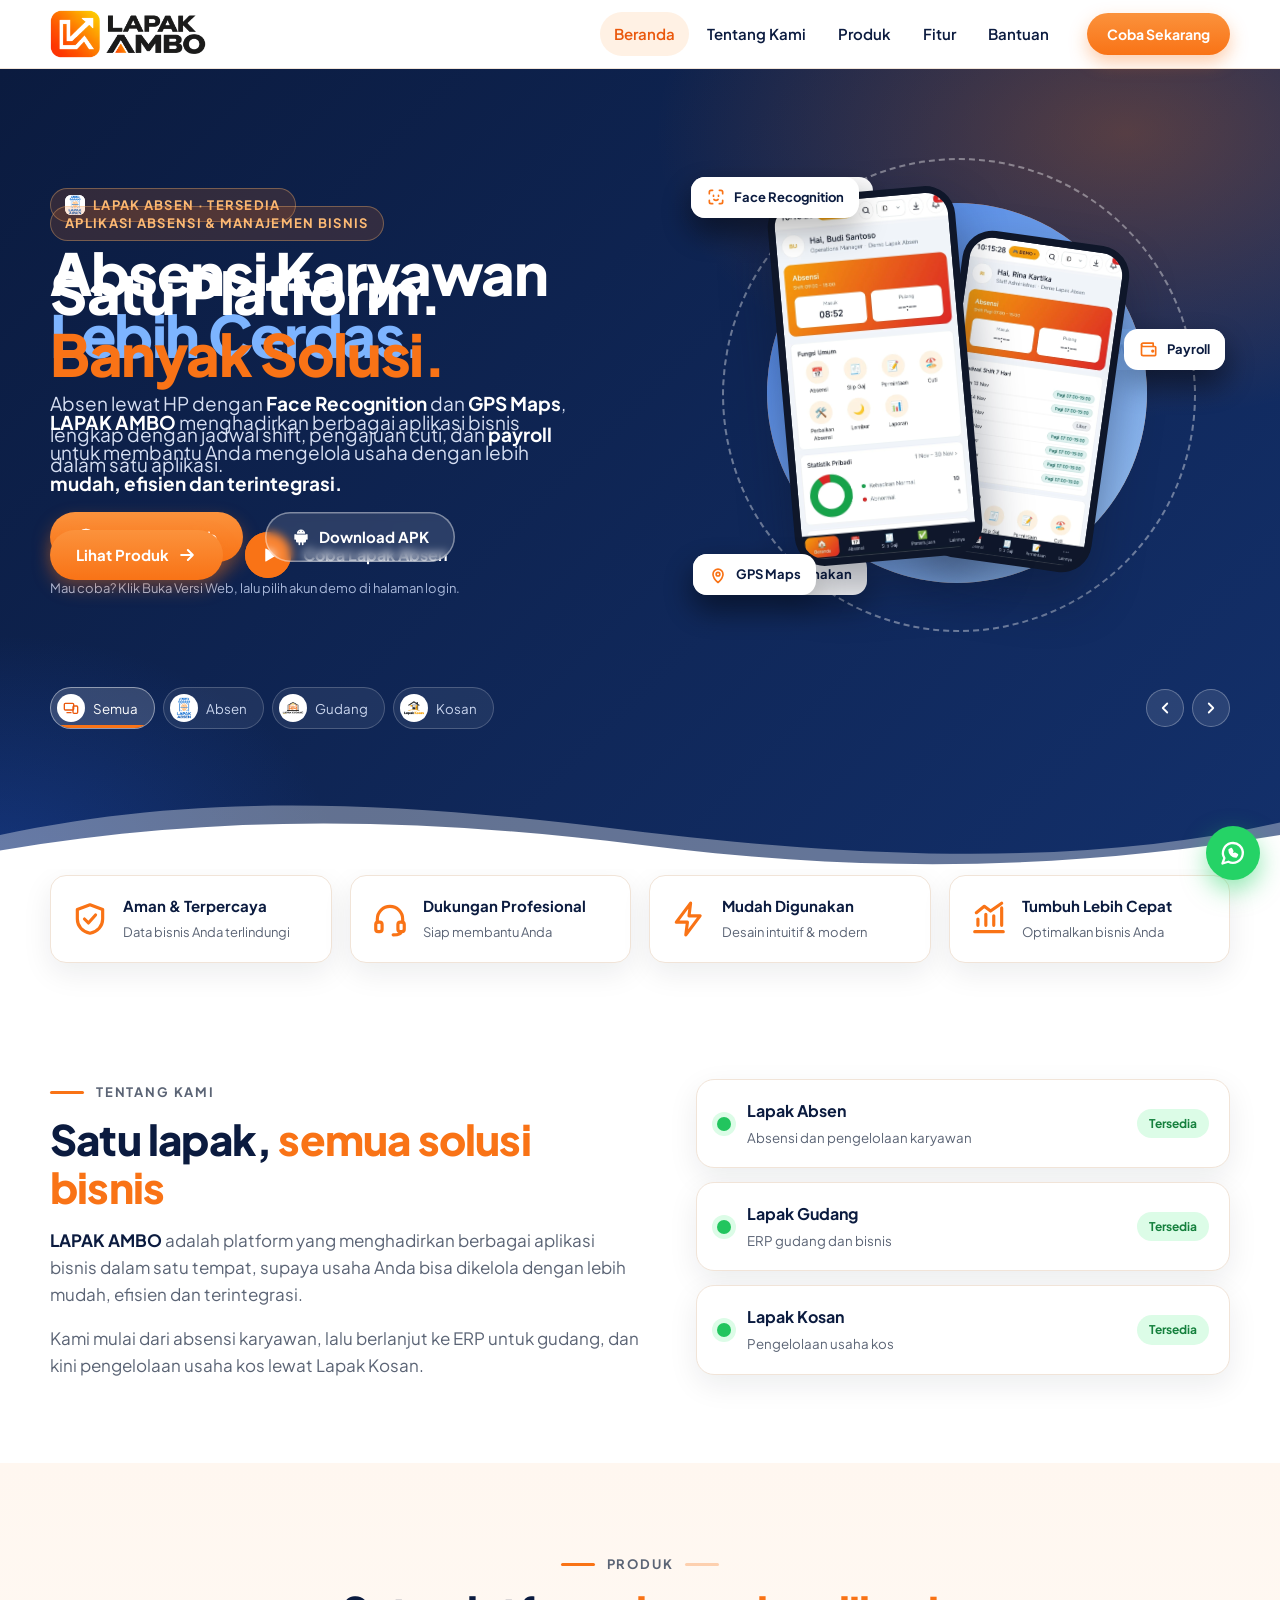
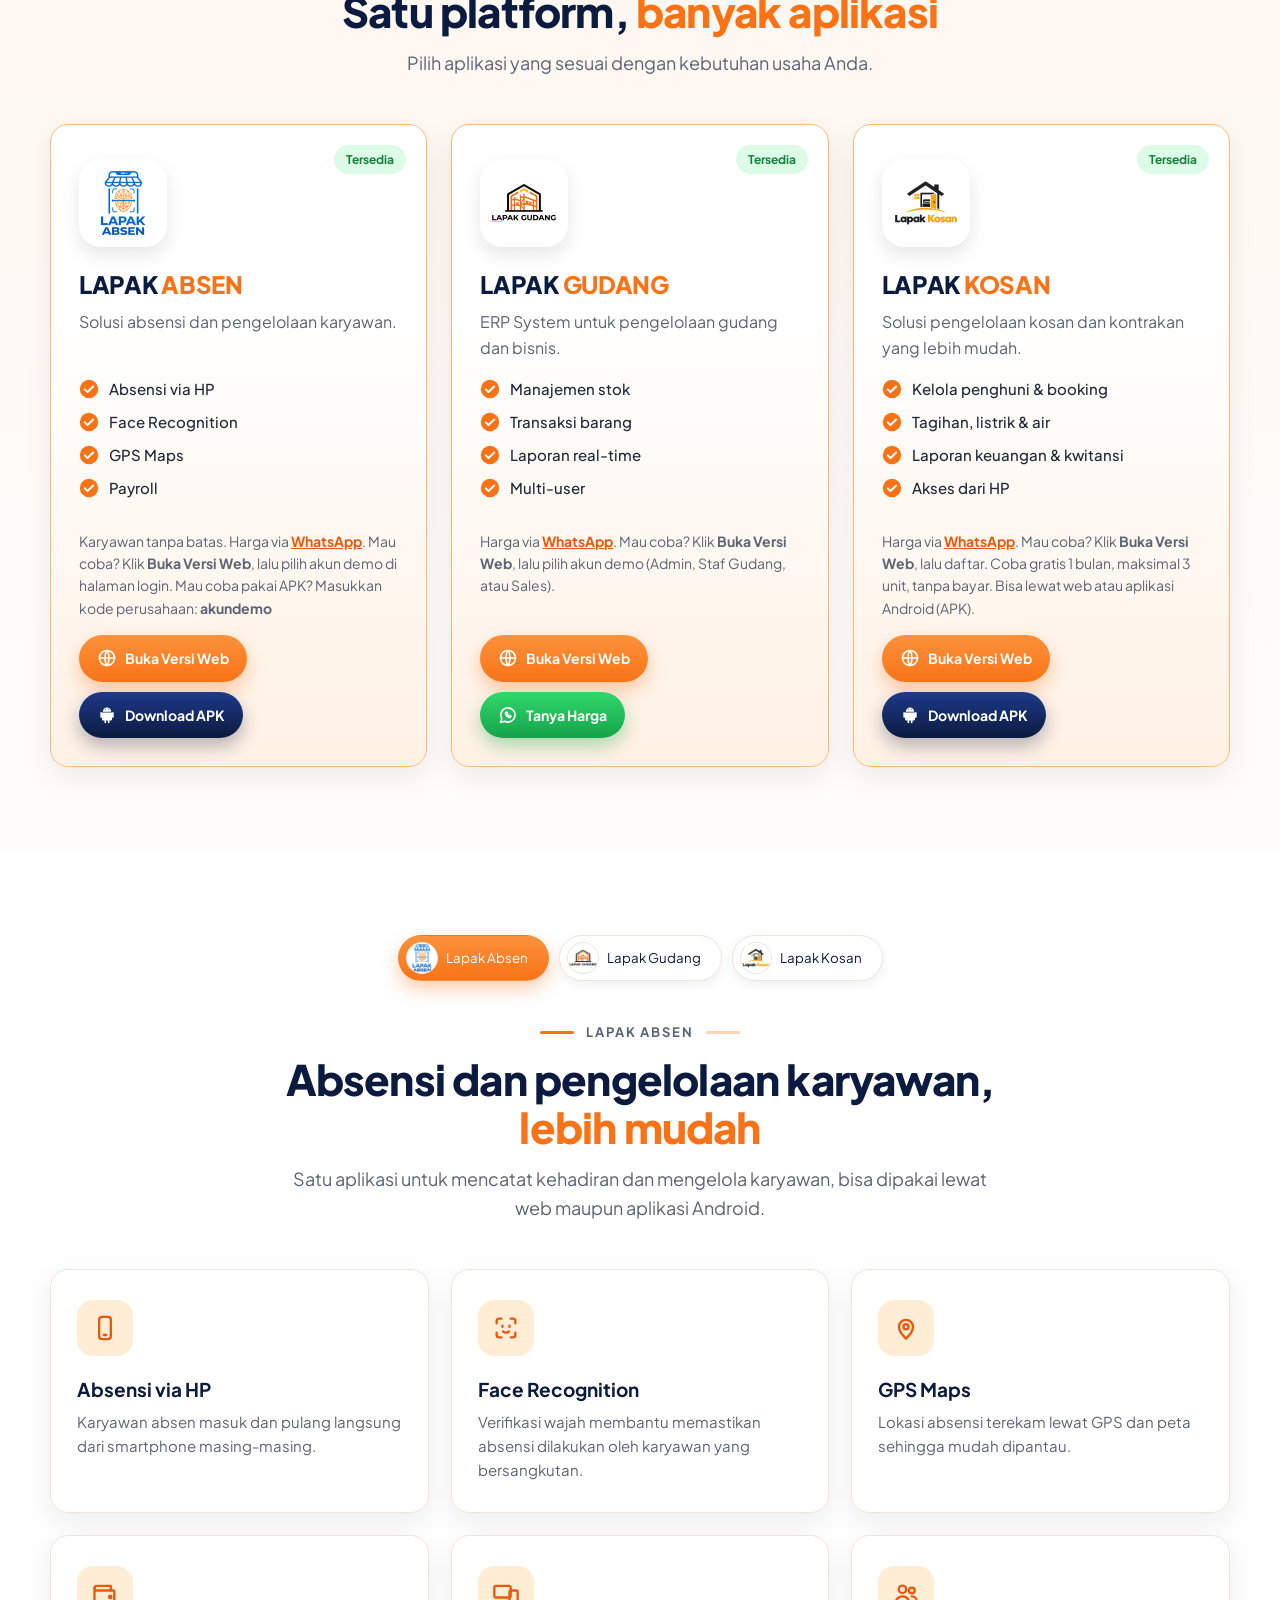
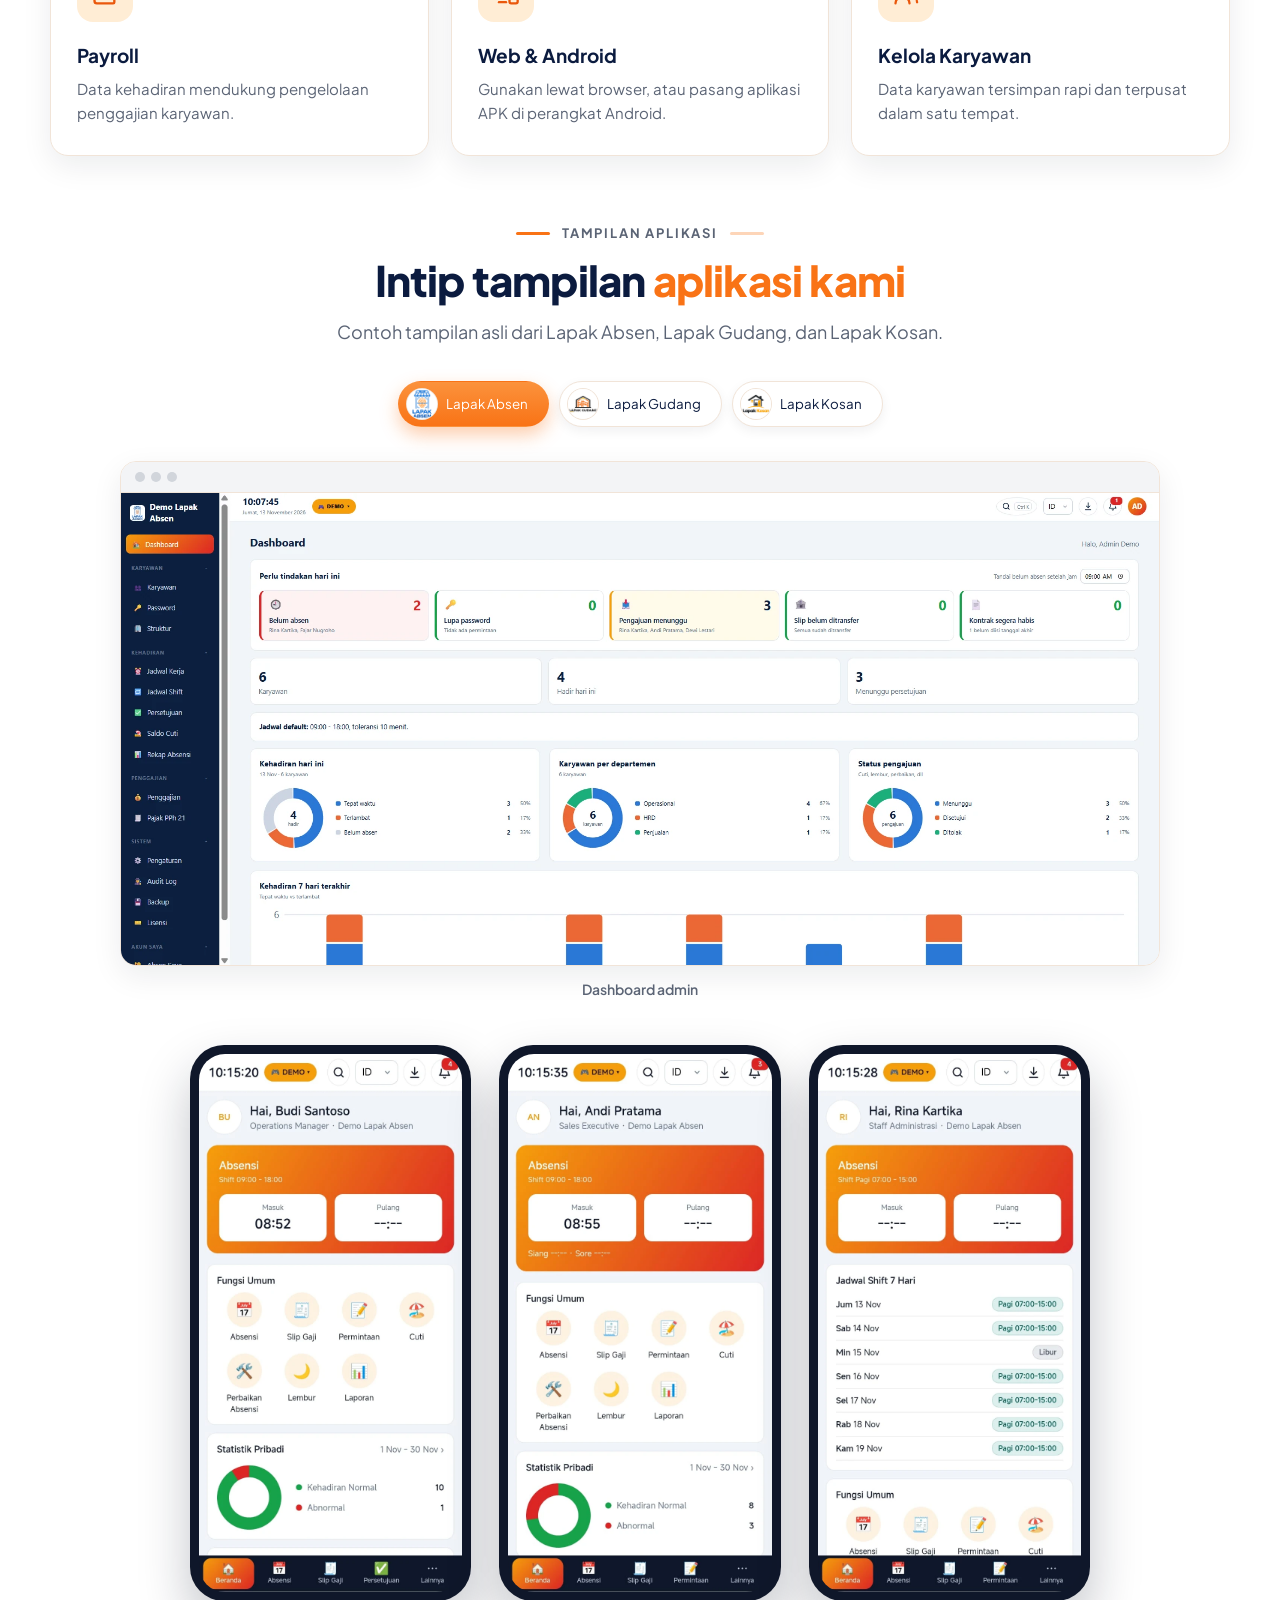
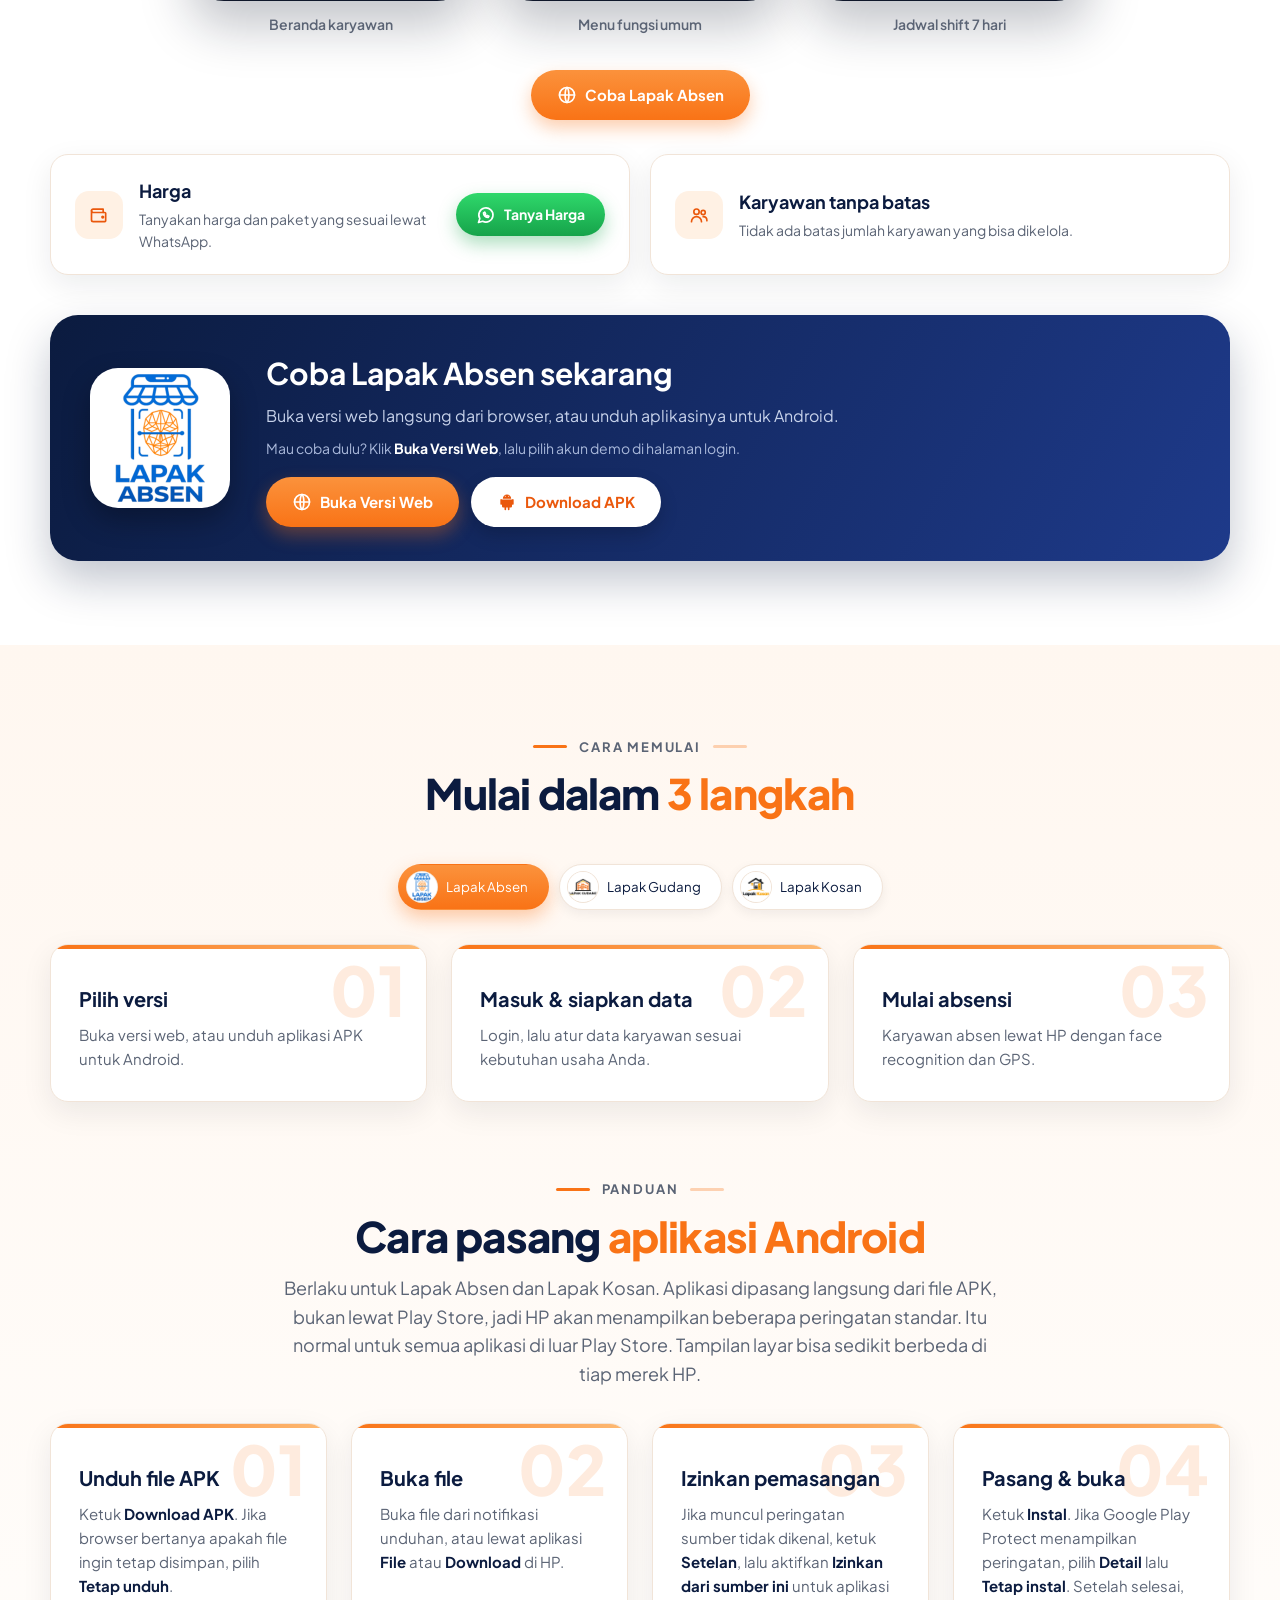
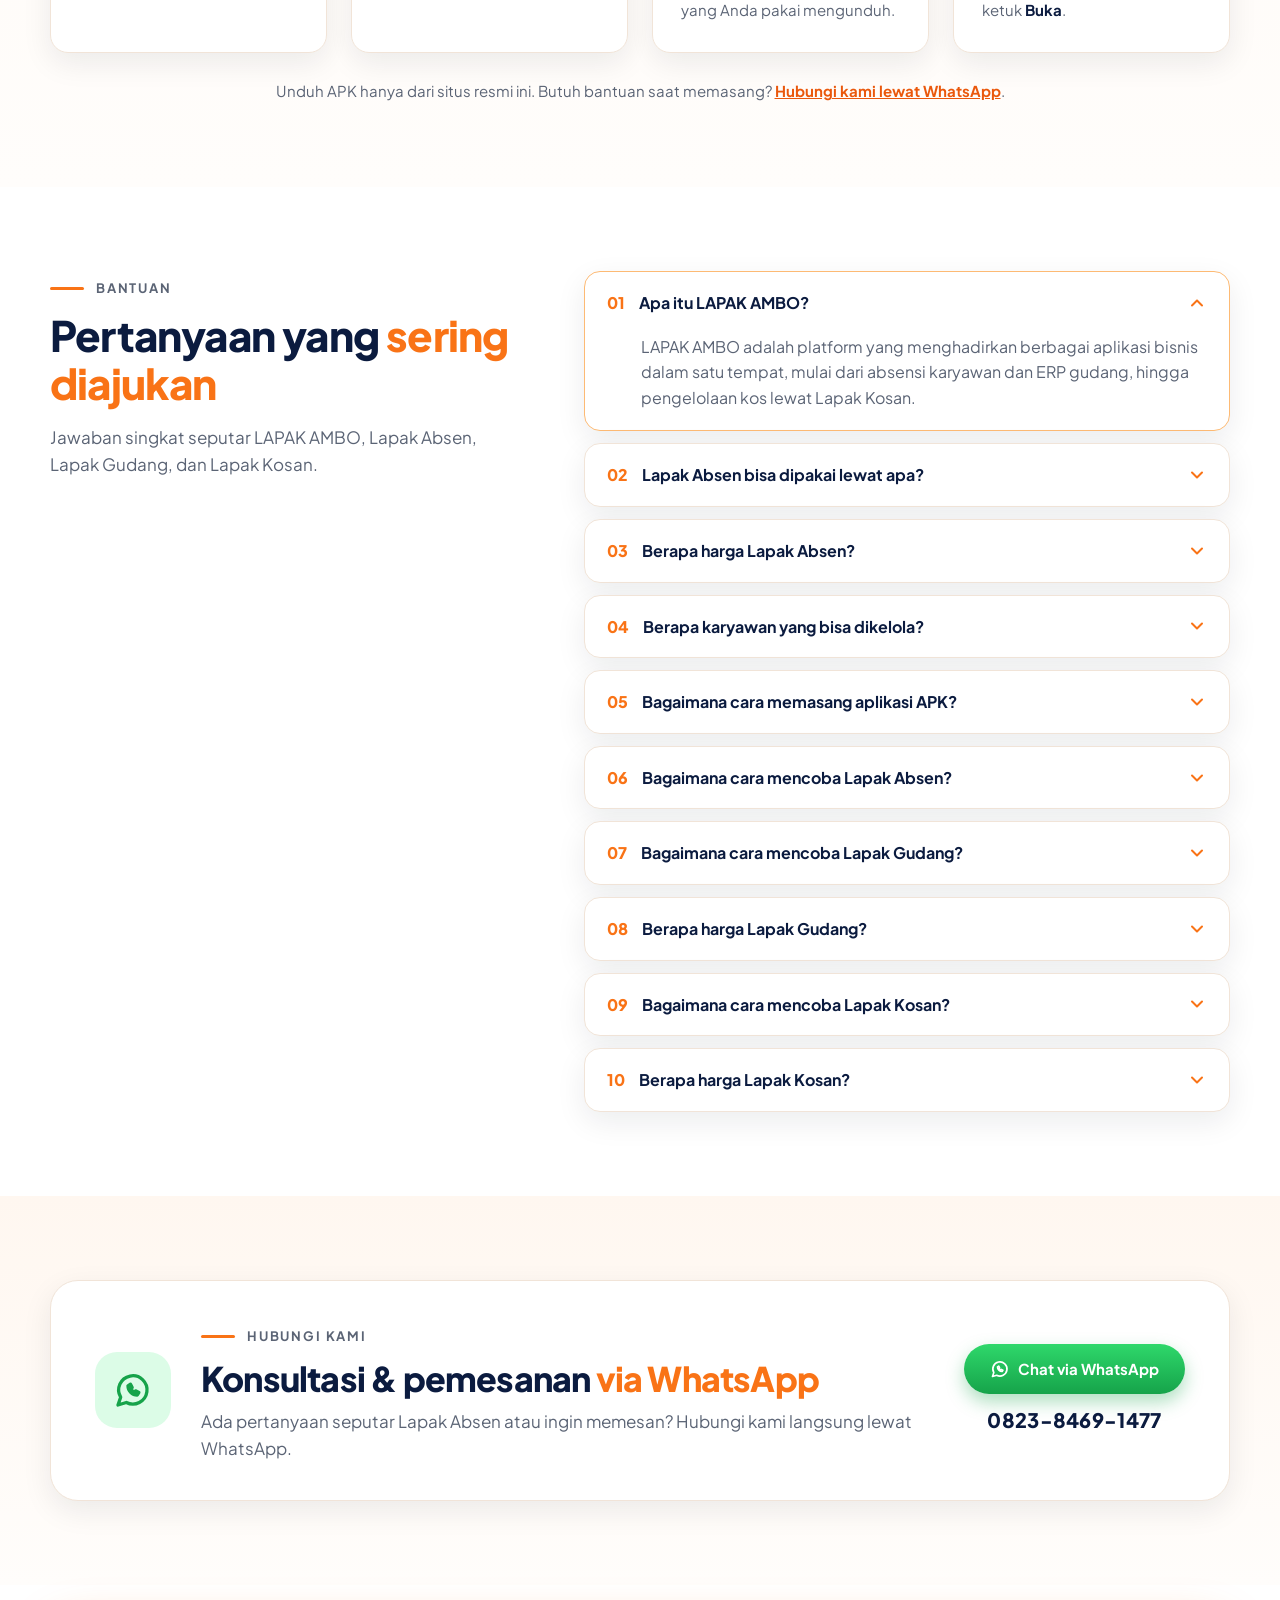
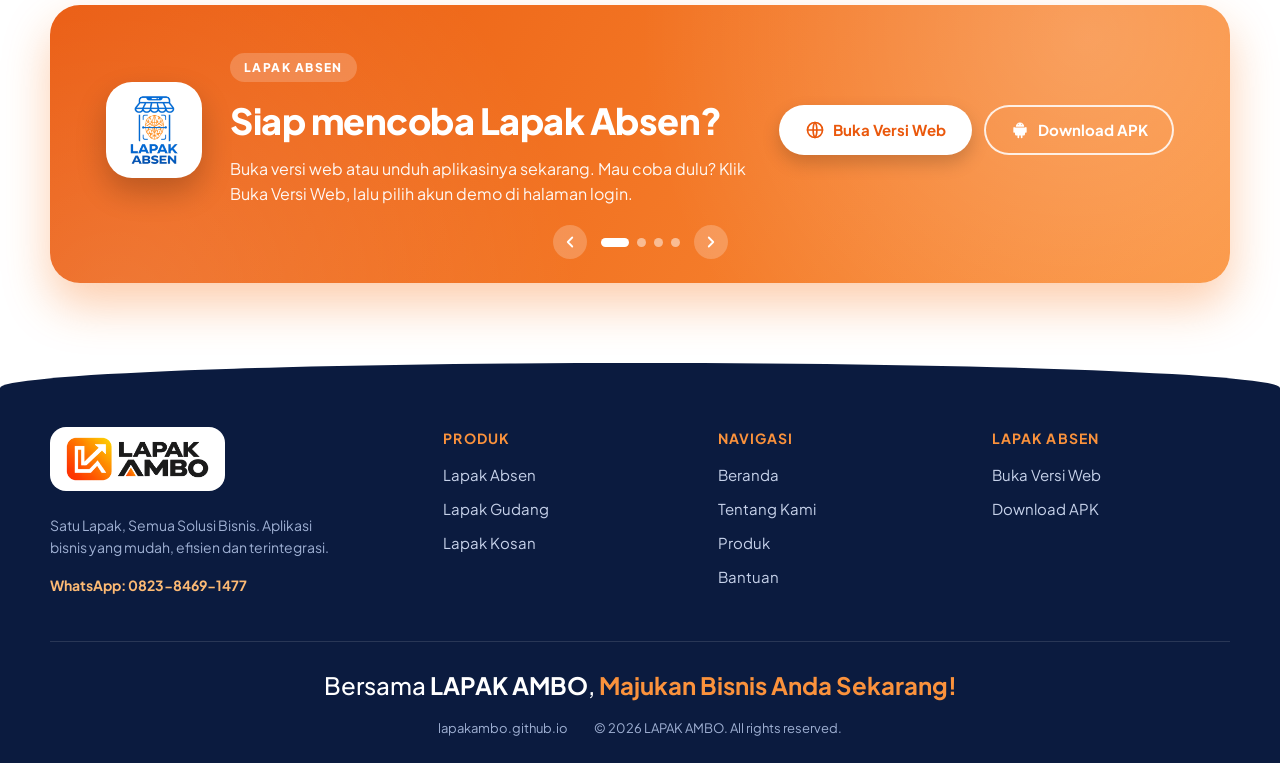
==== commit dde37004: "Fix favicon: transparent rounded icon, no white corners Co-Authored-By: Claude Sonnet 5.5 <noreply@a" ====
--- a/index.html
+++ b/index.html
@@ -24,7 +24,7 @@
   <link rel="icon" href="/favicon.ico" sizes="any">
   <link rel="icon" href="/assets/favicon.png" type="image/png" sizes="48x48">
   <link rel="icon" href="/assets/icon-192.png" type="image/png" sizes="192x192">
-  <link rel="apple-touch-icon" href="/assets/icon-192.png">
+  <link rel="apple-touch-icon" href="/assets/apple-touch-icon.png">
   <link rel="preconnect" href="https://fonts.googleapis.com">
   <link rel="preconnect" href="https://fonts.gstatic.com" crossorigin>
   <link href="https://fonts.googleapis.com/css2?family=Plus+Jakarta+Sans:wght@400;500;600;700;800&display=swap" rel="stylesheet">
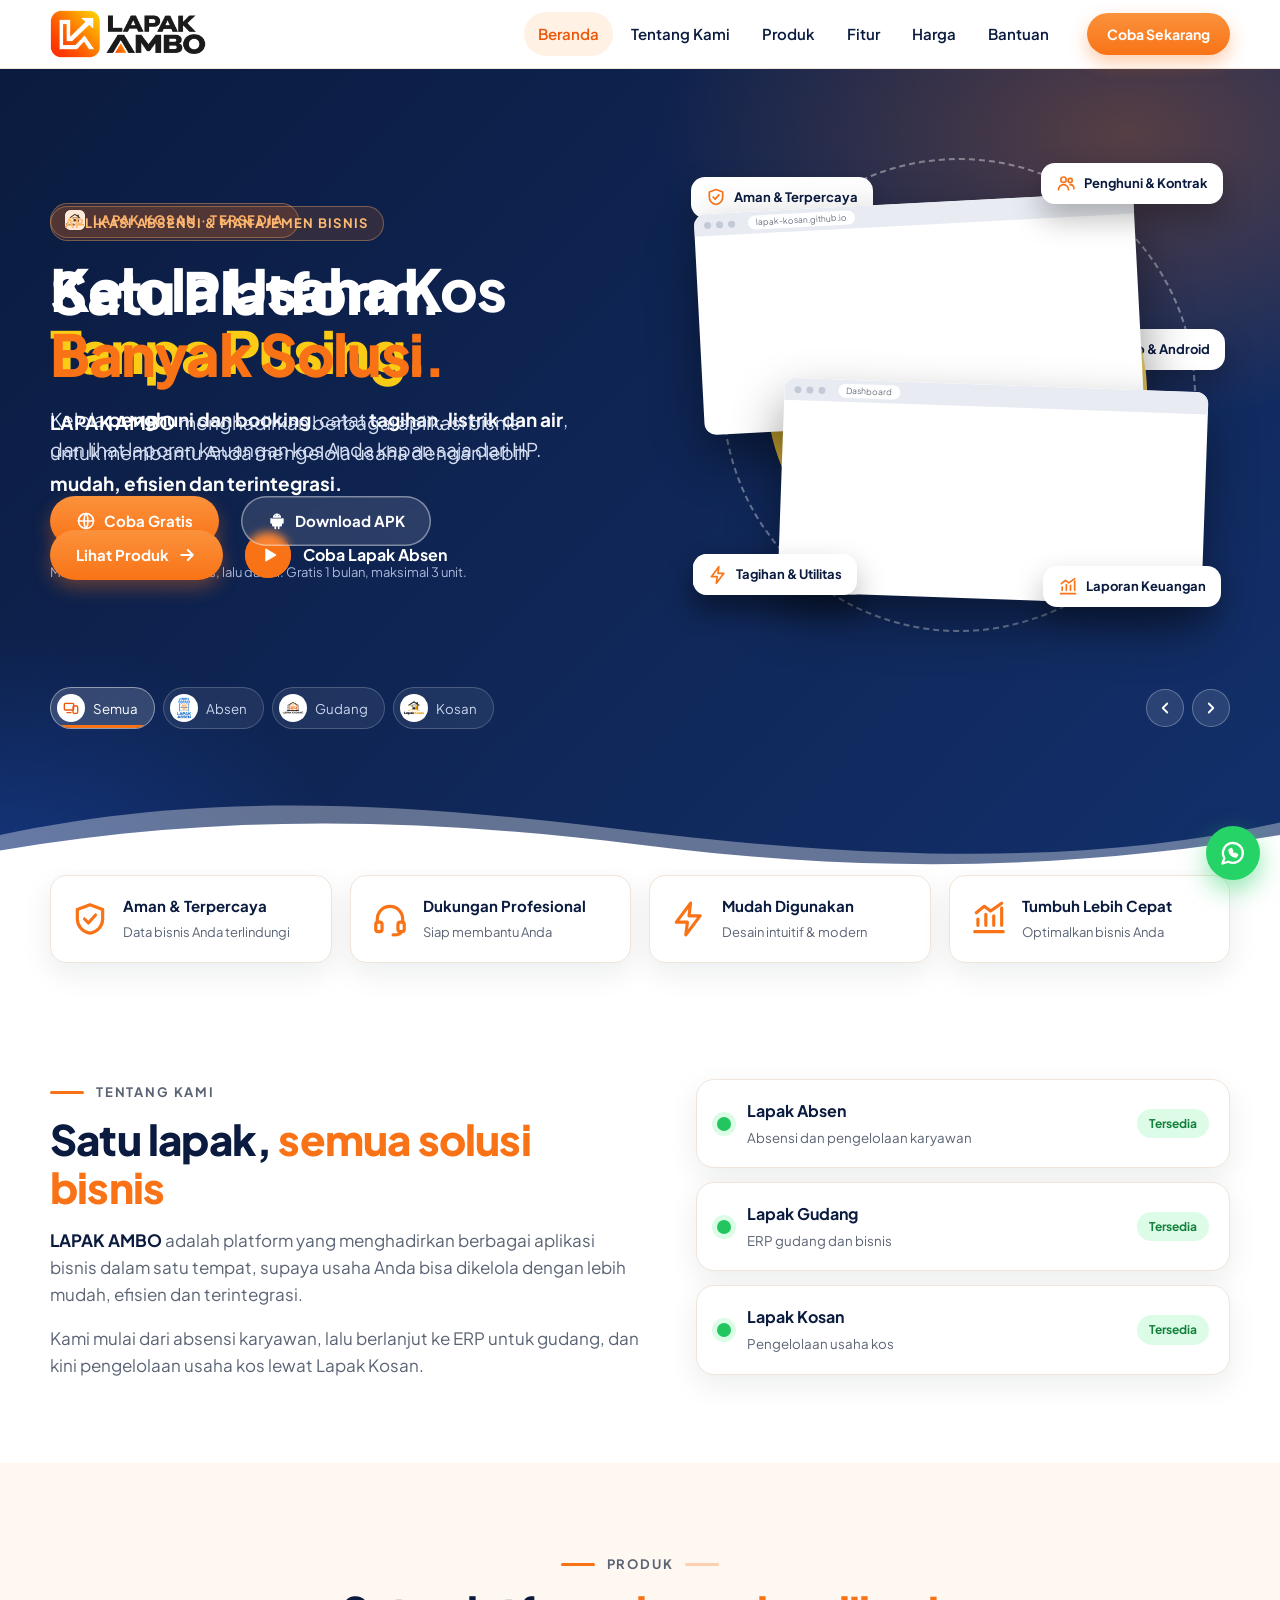
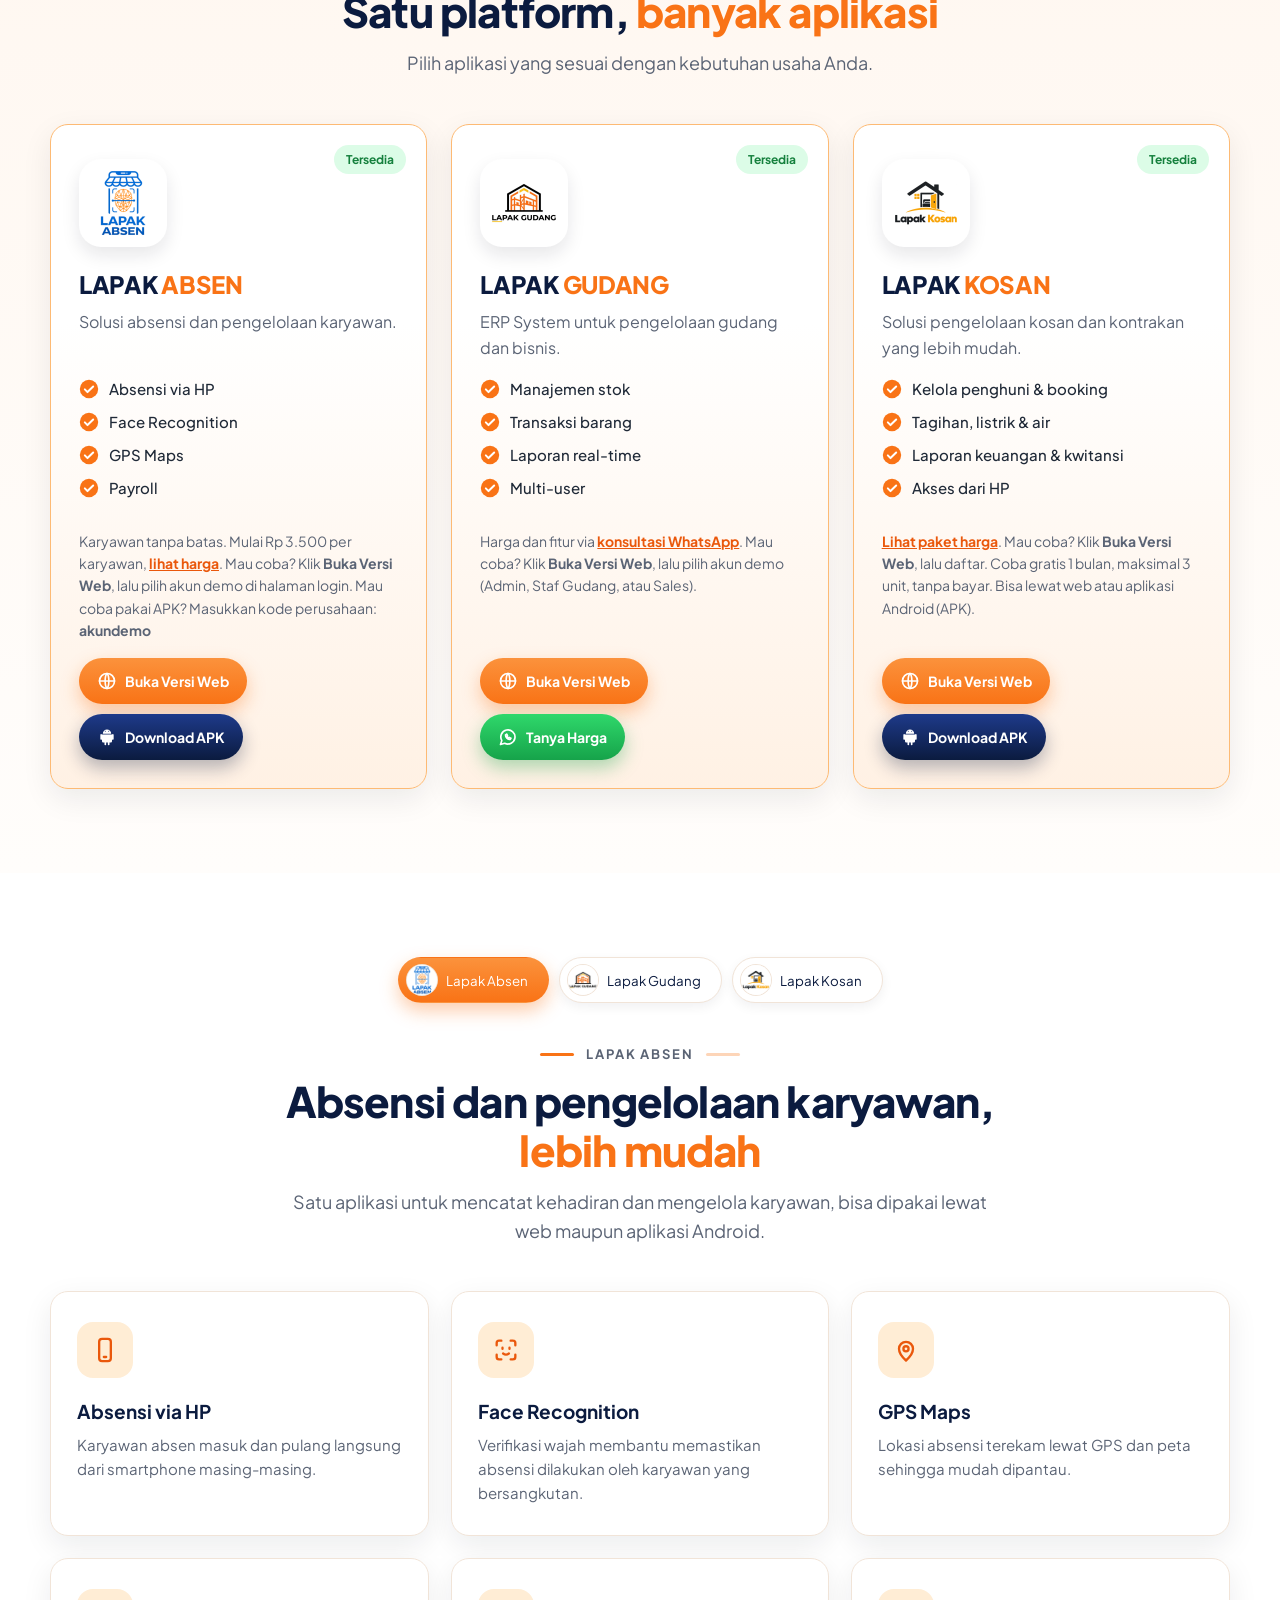
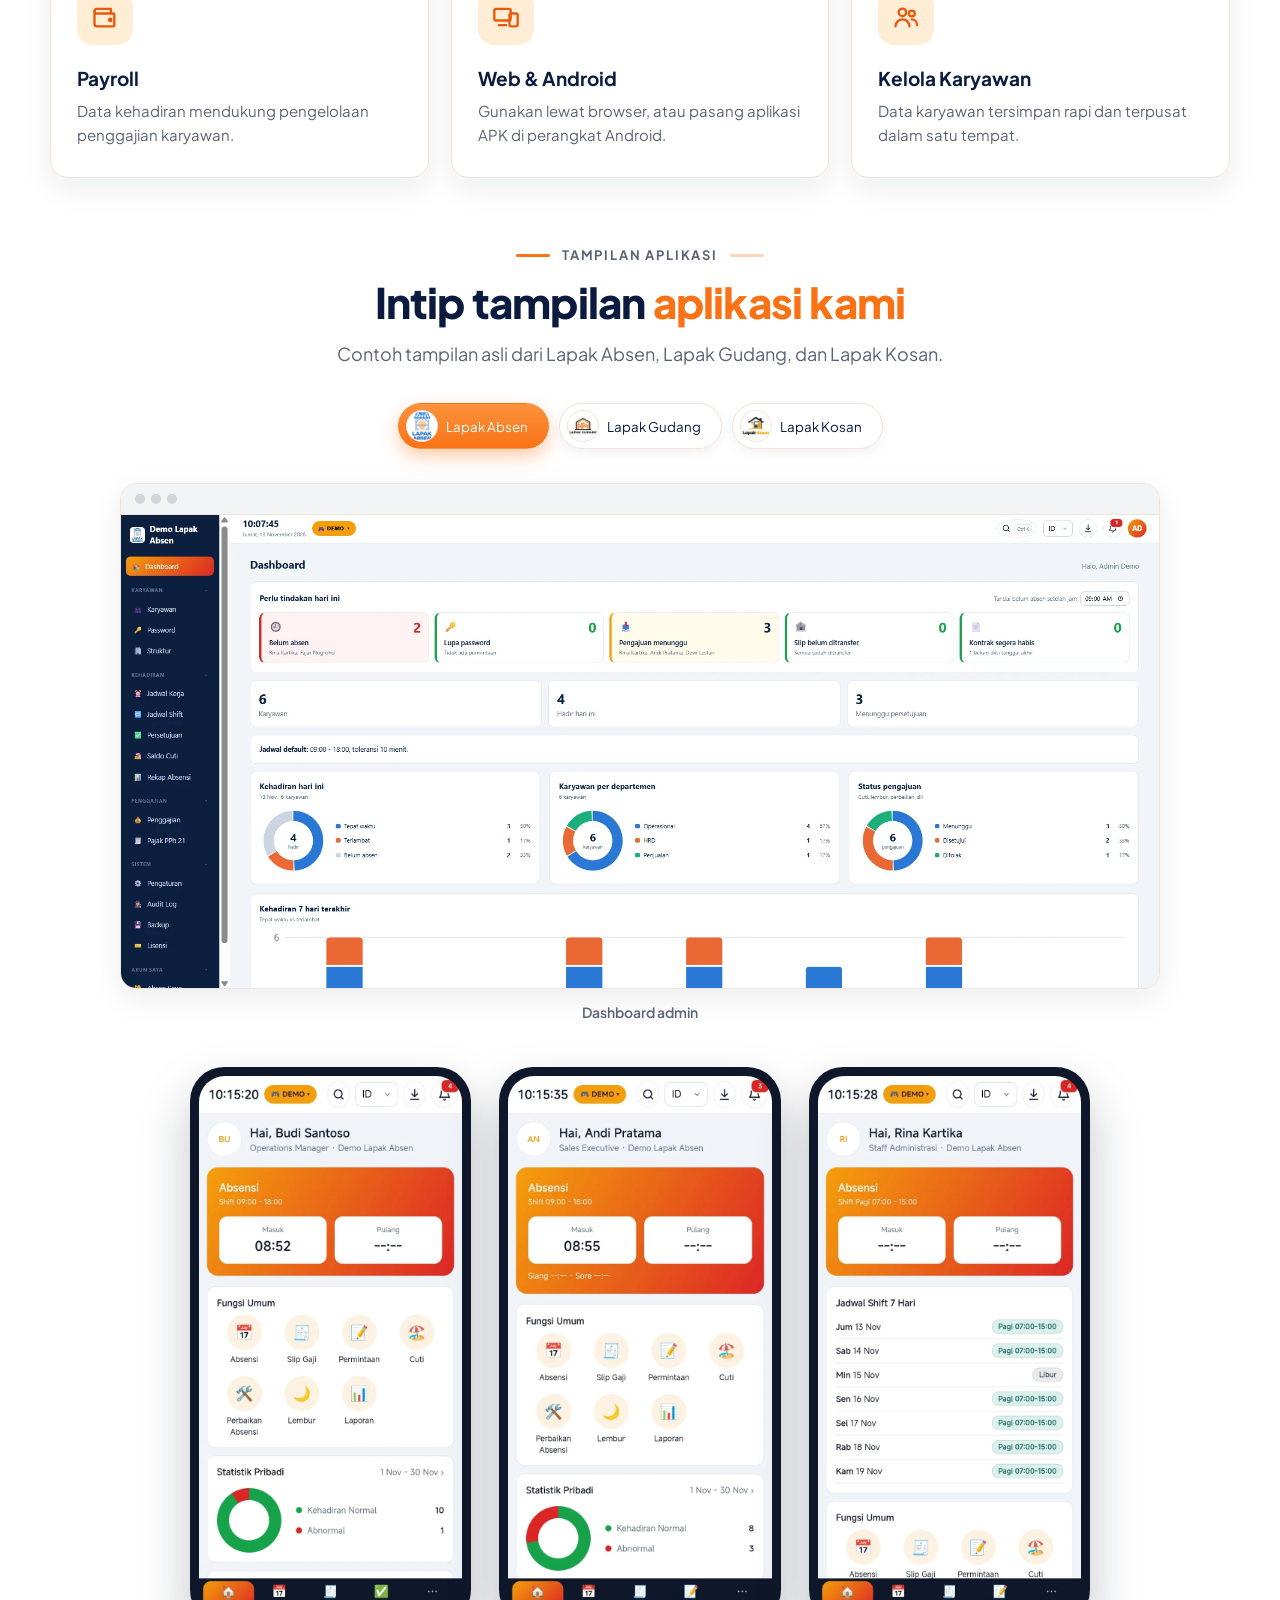
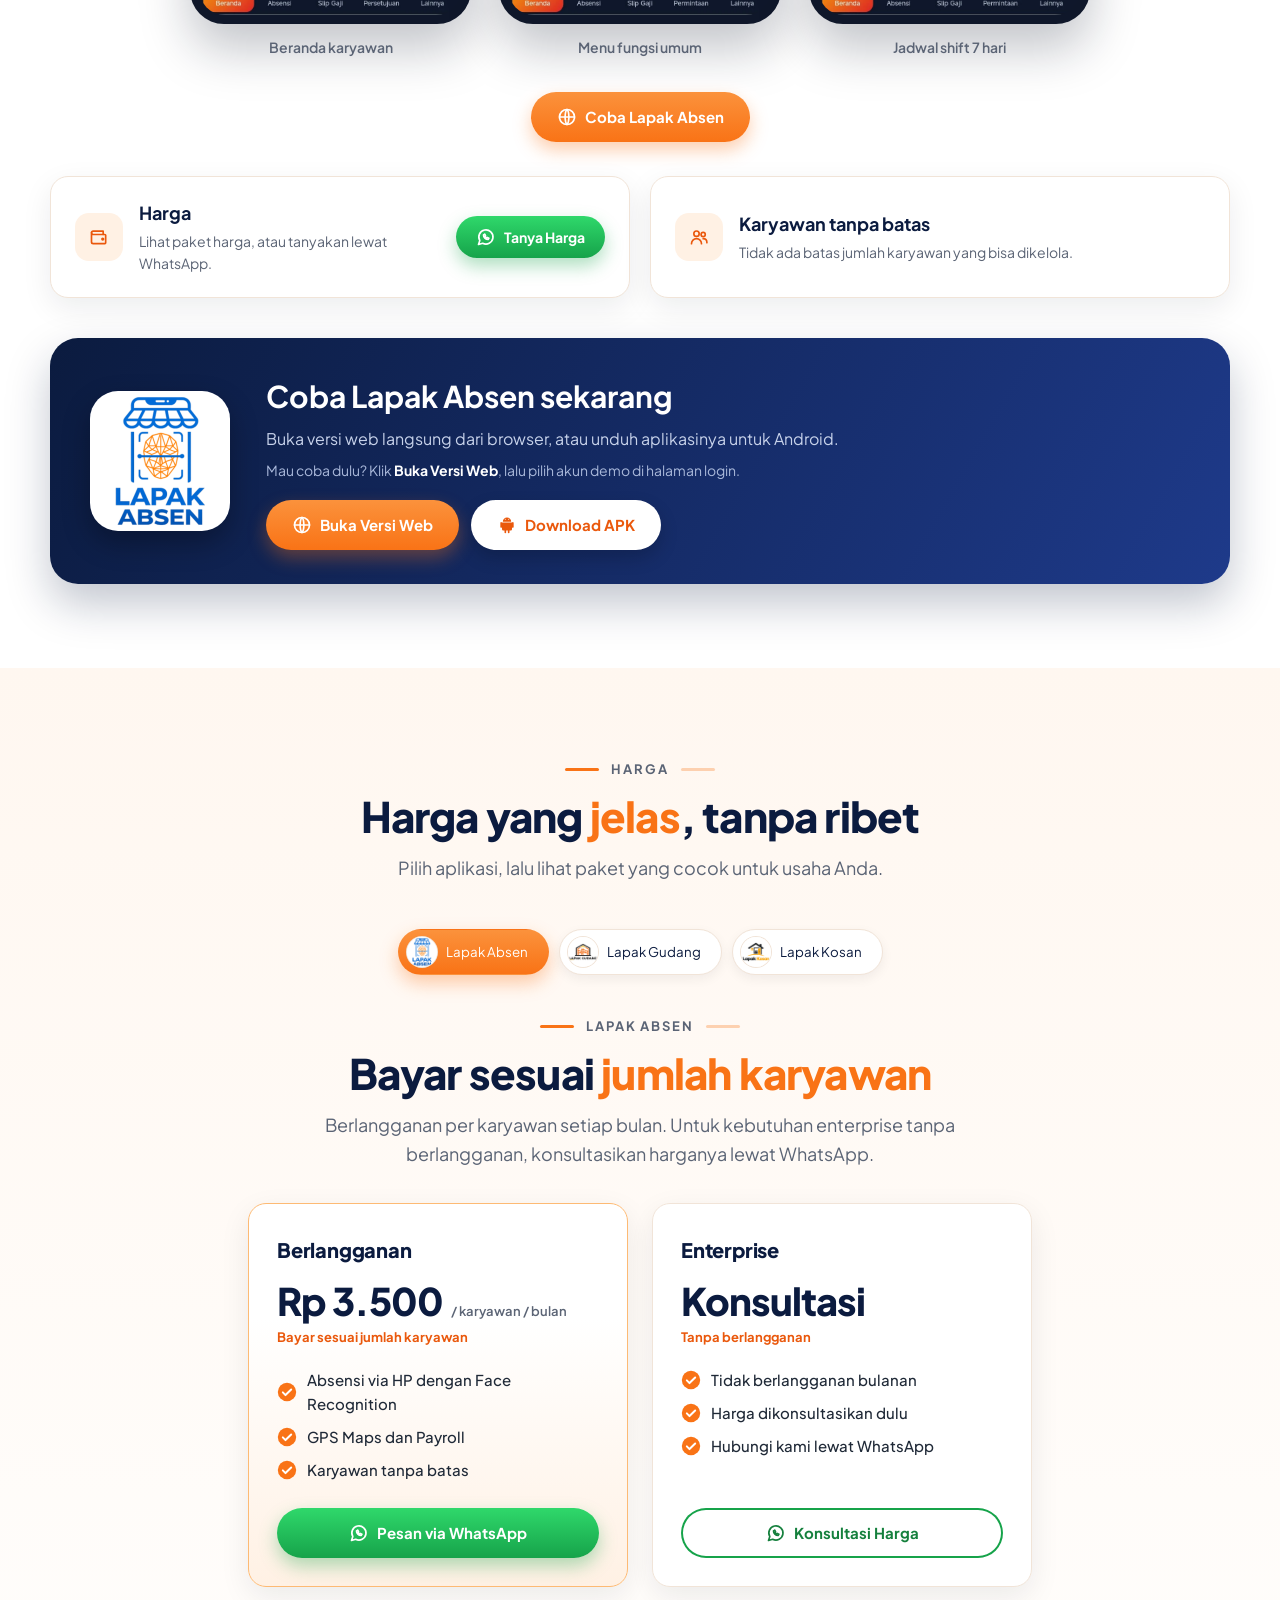
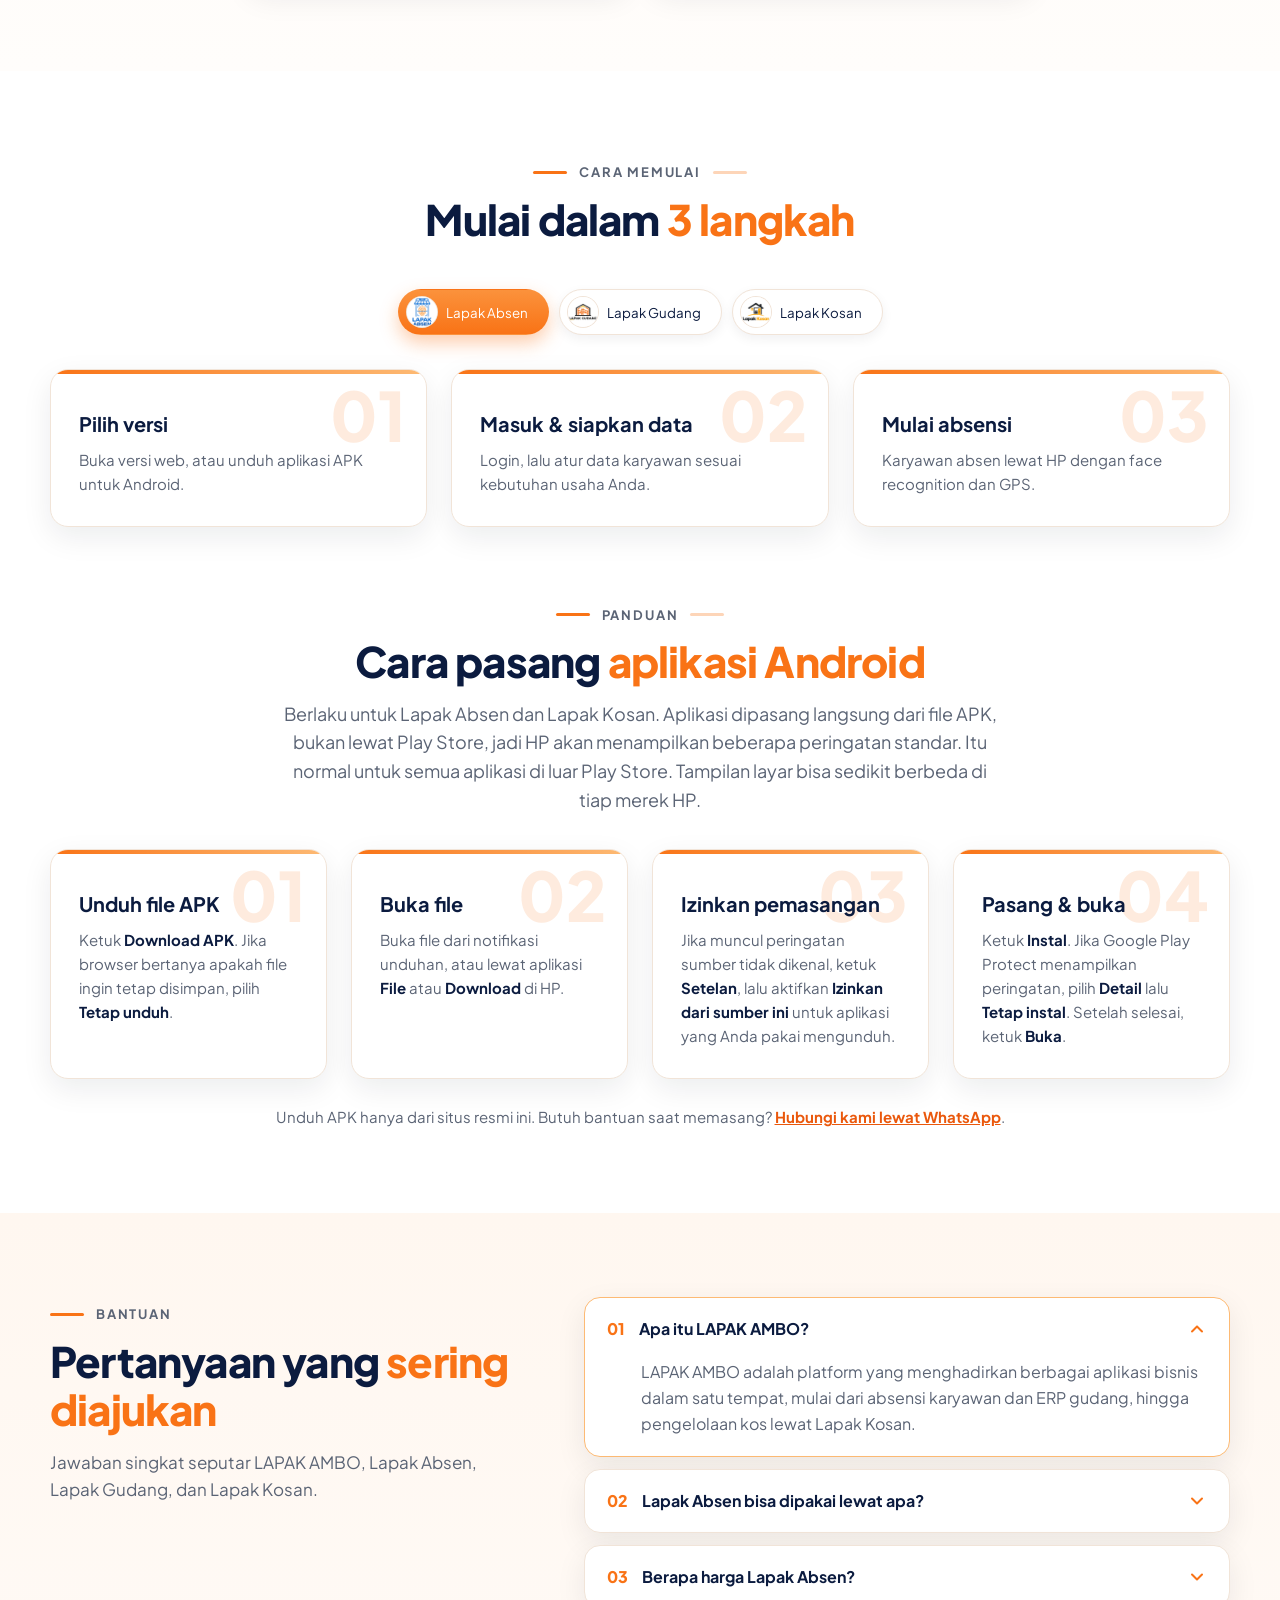
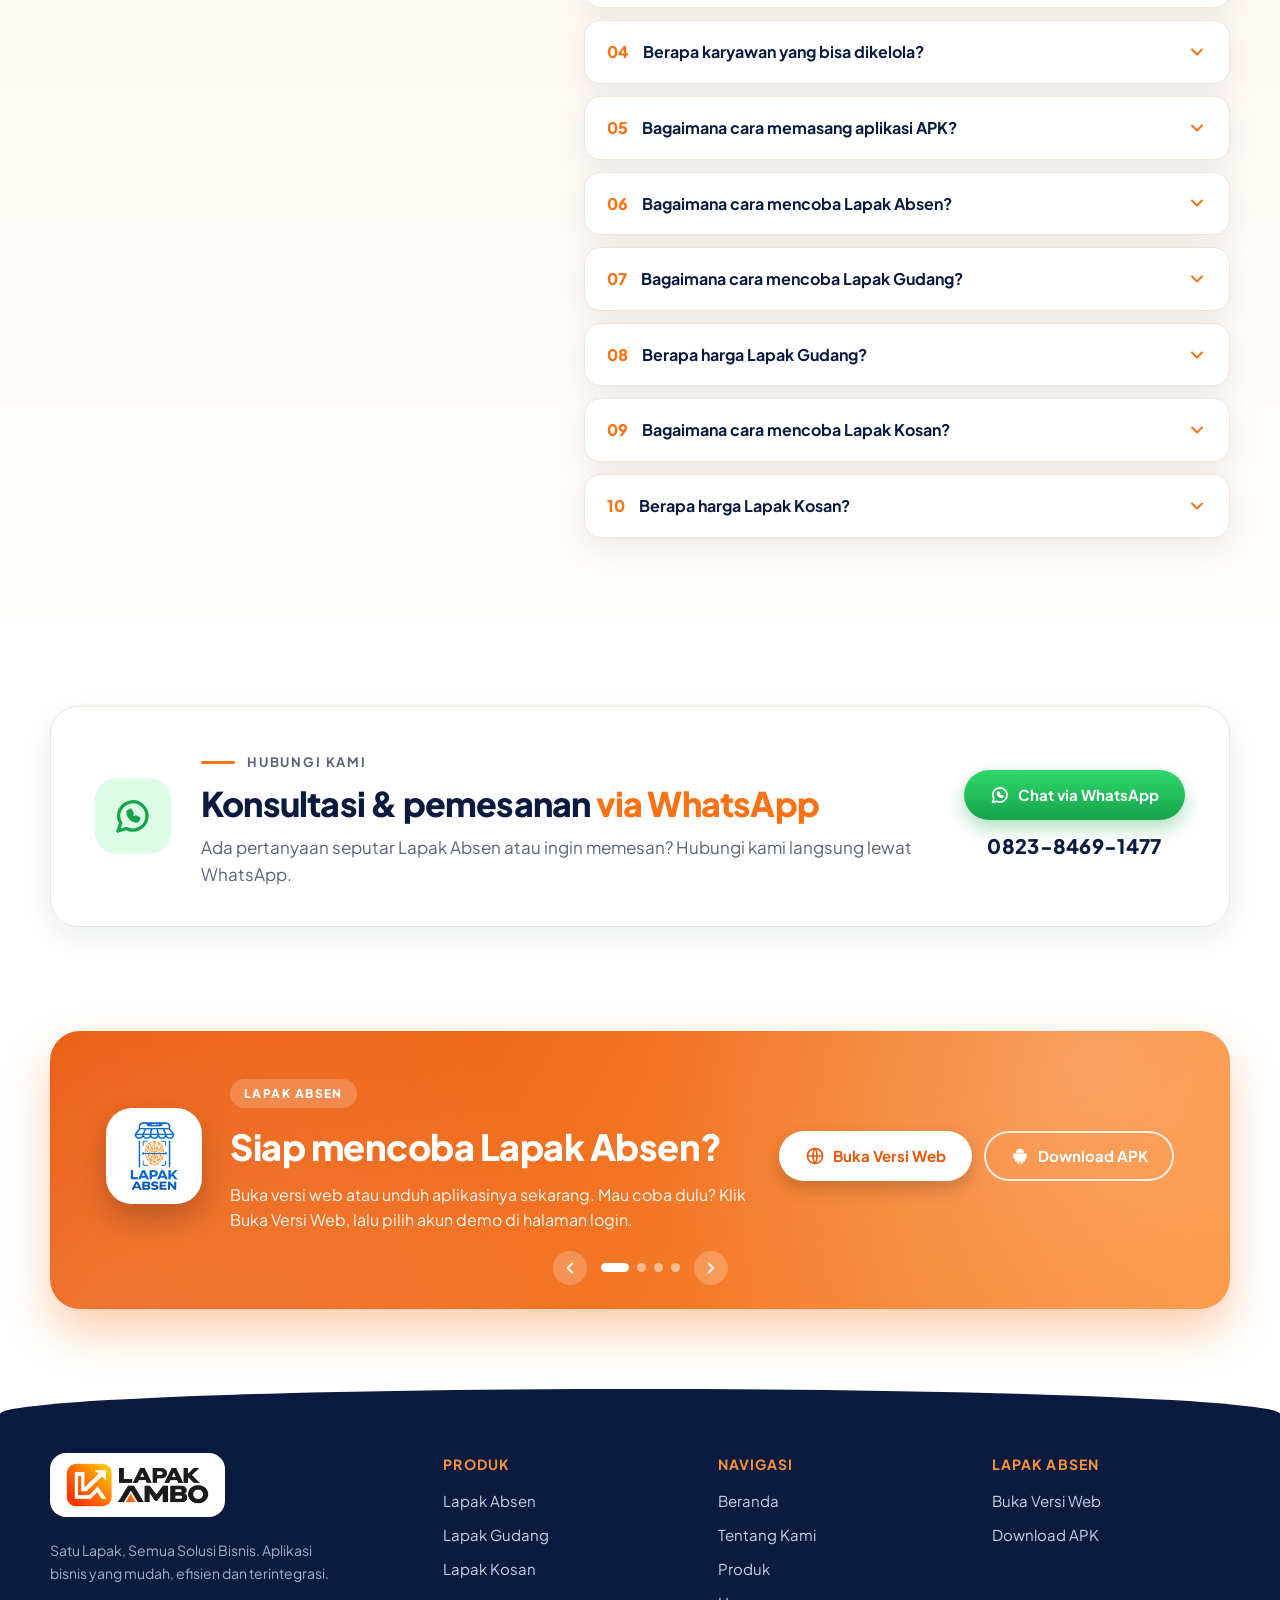
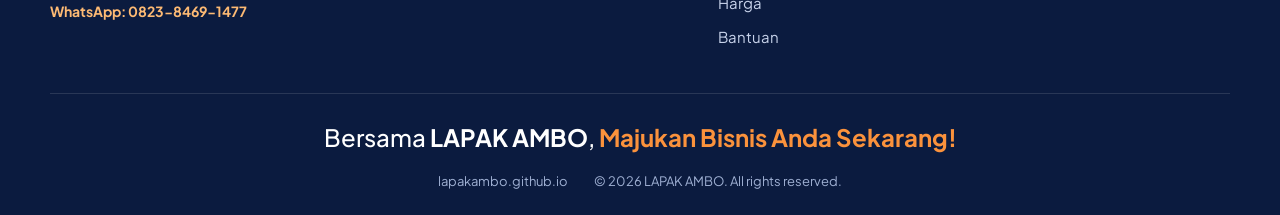
==== commit 102c4da8: "Add pricing section (Absen, Gudang, Kosan) with product tabs Co-Authored-By: Claude Sonnet 5.5 <nore" ====
--- a/index.html
+++ b/index.html
@@ -77,6 +77,7 @@
       <a href="#tentang">Tentang Kami</a>
       <a href="#produk">Produk</a>
       <a href="#fitur">Fitur</a>
+      <a href="#harga">Harga</a>
       <a href="#bantuan">Bantuan</a>
       <a href="#produk" class="btn btn--sm menu__cta">Coba Sekarang</a>
     </nav>
@@ -272,7 +273,7 @@
             <li><svg class="ic"><use href="#i-check"/></svg>GPS Maps</li>
             <li><svg class="ic"><use href="#i-check"/></svg>Payroll</li>
           </ul>
-          <p class="card__note">Karyawan tanpa batas. Harga via <a href="#harga">WhatsApp</a>. Mau coba? Klik <b>Buka Versi Web</b>, lalu pilih akun demo di halaman login. Mau coba pakai APK? Masukkan kode perusahaan: <b>akundemo</b></p>
+          <p class="card__note">Karyawan tanpa batas. Mulai Rp 3.500 per karyawan, <a href="#harga" data-pick="absen">lihat harga</a>. Mau coba? Klik <b>Buka Versi Web</b>, lalu pilih akun demo di halaman login. Mau coba pakai APK? Masukkan kode perusahaan: <b>akundemo</b></p>
           <div class="card__actions">
             <a href="#" class="btn" data-link="absen-web" target="_blank" rel="noopener"><svg class="ic"><use href="#i-globe"/></svg>Buka Versi Web</a>
             <a href="#" class="btn btn--dark" data-link="absen-apk" download><svg class="ic"><use href="#i-android"/></svg>Download APK</a>
@@ -291,7 +292,7 @@
             <li><svg class="ic"><use href="#i-check"/></svg>Laporan real-time</li>
             <li><svg class="ic"><use href="#i-check"/></svg>Multi-user</li>
           </ul>
-          <p class="card__note">Harga via <a href="#" data-link="whatsapp-gudang" target="_blank" rel="noopener">WhatsApp</a>. Mau coba? Klik <b>Buka Versi Web</b>, lalu pilih akun demo (Admin, Staf Gudang, atau Sales).</p>
+          <p class="card__note">Harga dan fitur via <a href="#harga" data-pick="gudang">konsultasi WhatsApp</a>. Mau coba? Klik <b>Buka Versi Web</b>, lalu pilih akun demo (Admin, Staf Gudang, atau Sales).</p>
           <div class="card__actions">
             <a href="#" class="btn" data-link="gudang-web" target="_blank" rel="noopener"><svg class="ic"><use href="#i-globe"/></svg>Buka Versi Web</a>
             <a href="#" class="btn btn--wa" data-link="whatsapp-gudang" target="_blank" rel="noopener"><svg class="ic"><use href="#i-whatsapp"/></svg>Tanya Harga</a>
@@ -310,7 +311,7 @@
             <li><svg class="ic"><use href="#i-check"/></svg>Laporan keuangan &amp; kwitansi</li>
             <li><svg class="ic"><use href="#i-check"/></svg>Akses dari HP</li>
           </ul>
-          <p class="card__note">Harga via <a href="#" data-link="whatsapp-kosan" target="_blank" rel="noopener">WhatsApp</a>. Mau coba? Klik <b>Buka Versi Web</b>, lalu daftar. Coba gratis 1 bulan, maksimal 3 unit, tanpa bayar. Bisa lewat web atau aplikasi Android (APK).</p>
+          <p class="card__note"><a href="#harga" data-pick="kosan">Lihat paket harga</a>. Mau coba? Klik <b>Buka Versi Web</b>, lalu daftar. Coba gratis 1 bulan, maksimal 3 unit, tanpa bayar. Bisa lewat web atau aplikasi Android (APK).</p>
           <div class="card__actions">
             <a href="#" class="btn" data-link="kosan-web" target="_blank" rel="noopener"><svg class="ic"><use href="#i-globe"/></svg>Buka Versi Web</a>
             <a href="#" class="btn btn--dark" data-link="kosan-apk" download><svg class="ic"><use href="#i-android"/></svg>Download APK</a>
@@ -471,10 +472,10 @@
         </div>
       </div>
 
-      <div class="infostrip reveal" id="harga">
+      <div class="infostrip reveal">
         <div class="info">
           <span class="info__ic"><svg class="ic"><use href="#i-wallet"/></svg></span>
-          <div class="info__text"><b>Harga</b><small>Tanyakan harga dan paket yang sesuai lewat WhatsApp.</small></div>
+          <div class="info__text"><b>Harga</b><small>Lihat <a href="#harga">paket harga</a>, atau tanyakan lewat WhatsApp.</small></div>
           <a href="#" class="btn btn--wa btn--sm" data-link="whatsapp" target="_blank" rel="noopener"><svg class="ic"><use href="#i-whatsapp"/></svg>Tanya Harga</a>
         </div>
         <div class="info pp is-active" data-p="absen">
@@ -536,8 +537,62 @@
     </div>
   </section>
 
+  <!-- ============ HARGA ============ -->
+  <section class="section section--soft" id="harga">
+    <div class="container">
+      <div class="section__head reveal">
+        <span class="eyebrow">Harga</span>
+        <h2>Harga yang <span>jelas</span>, tanpa ribet</h2>
+        <p>Pilih aplikasi, lalu lihat paket yang cocok untuk usaha Anda.</p>
+      </div>
+      <div class="pswitch" role="tablist" aria-label="Pilih aplikasi untuk melihat harga">
+        <button type="button" class="pstab is-active" role="tab" data-p="absen" aria-selected="true"><img src="assets/lapak-absen.png" alt="" width="26" height="26">Lapak Absen</button>
+        <button type="button" class="pstab" role="tab" data-p="gudang" aria-selected="false" tabindex="-1"><img src="assets/lapak-gudang.png" alt="" width="26" height="26">Lapak Gudang</button>
+        <button type="button" class="pstab" role="tab" data-p="kosan" aria-selected="false" tabindex="-1"><img src="assets/lapak-kosan.png?v=3" alt="" width="26" height="26">Lapak Kosan</button>
+      </div>
+
+      <div class="pp is-active" data-p="absen">
+        <div class="section__head section__head--sub reveal">
+          <span class="eyebrow">Lapak Absen</span>
+          <h2>Bayar sesuai <span>jumlah karyawan</span></h2>
+          <p>Berlangganan per karyawan setiap bulan. Untuk kebutuhan enterprise tanpa berlangganan, konsultasikan harganya lewat WhatsApp.</p>
+        </div>
+        <div class="pgrid pgrid--auto">
+          <article class="pcard reveal pcard--hot"><h3 class="pcard__name">Berlangganan</h3><p class="pcard__price"><b>Rp 3.500</b><small>/ karyawan / bulan</small></p><p class="pcard__cap">Bayar sesuai jumlah karyawan</p><ul class="checks"><li><svg class="ic"><use href="#i-check"/></svg>Absensi via HP dengan Face Recognition</li><li><svg class="ic"><use href="#i-check"/></svg>GPS Maps dan Payroll</li><li><svg class="ic"><use href="#i-check"/></svg>Karyawan tanpa batas</li></ul><div class="pcard__actions"><a href="#" class="btn btn--wa" data-link="whatsapp-absen" target="_blank" rel="noopener"><svg class="ic"><use href="#i-whatsapp"/></svg>Pesan via WhatsApp</a></div></article>
+          <article class="pcard reveal"><h3 class="pcard__name">Enterprise</h3><p class="pcard__price"><b>Konsultasi</b></p><p class="pcard__cap">Tanpa berlangganan</p><ul class="checks"><li><svg class="ic"><use href="#i-check"/></svg>Tidak berlangganan bulanan</li><li><svg class="ic"><use href="#i-check"/></svg>Harga dikonsultasikan dulu</li><li><svg class="ic"><use href="#i-check"/></svg>Hubungi kami lewat WhatsApp</li></ul><div class="pcard__actions"><a href="#" class="btn btn--wa btn--ghost-wa" data-link="whatsapp-absen-enterprise" target="_blank" rel="noopener"><svg class="ic"><use href="#i-whatsapp"/></svg>Konsultasi Harga</a></div></article>
+        </div>
+      </div>
+
+      <div class="pp" data-p="gudang">
+        <div class="section__head section__head--sub reveal">
+          <span class="eyebrow">Lapak Gudang</span>
+          <h2>Harga lewat <span>konsultasi</span></h2>
+          <p>Lapak Gudang untuk kebutuhan enterprise. Harga dan fitur disesuaikan lewat konsultasi di WhatsApp.</p>
+        </div>
+        <div class="pgrid pgrid--auto">
+          <article class="pcard reveal pcard--hot"><h3 class="pcard__name">Enterprise</h3><p class="pcard__price"><b>Konsultasi</b></p><p class="pcard__cap">Harga dan fitur via WhatsApp</p><ul class="checks"><li><svg class="ic"><use href="#i-check"/></svg>Multi-user: Admin, Staf Gudang, Sales</li><li><svg class="ic"><use href="#i-check"/></svg>Fitur disesuaikan lewat konsultasi</li><li><svg class="ic"><use href="#i-check"/></svg>Bisa coba akun demo dulu</li></ul><div class="pcard__actions"><a href="#" class="btn btn--wa" data-link="whatsapp-gudang-konsul" target="_blank" rel="noopener"><svg class="ic"><use href="#i-whatsapp"/></svg>Konsultasi via WhatsApp</a><a href="#" class="btn btn--ghost" data-link="gudang-web" target="_blank" rel="noopener"><svg class="ic"><use href="#i-globe"/></svg>Coba Versi Demo</a></div></article>
+        </div>
+      </div>
+
+      <div class="pp" data-p="kosan">
+        <div class="section__head section__head--sub reveal">
+          <span class="eyebrow">Lapak Kosan</span>
+          <h2>Mulai gratis, <span>lanjut kalau cocok</span></h2>
+          <p>Free trial 1 bulan dulu. Tidak ada kewajiban lanjut.</p>
+        </div>
+        <div class="pgrid">
+          <article class="pcard reveal pcard--hot"><span class="pcard__tag">Paling mudah mulai</span><h3 class="pcard__name">Free Trial</h3><p class="pcard__price"><b>Rp 0</b><small>/ 1 bulan</small></p><p class="pcard__cap">Maksimal 3 unit</p><ul class="checks"><li><svg class="ic"><use href="#i-check"/></svg>Semua fitur aplikasi</li><li><svg class="ic"><use href="#i-check"/></svg>Kosan, kontrakan, atau keduanya</li><li><svg class="ic"><use href="#i-check"/></svg>Tanpa bayar selama trial</li></ul><div class="pcard__actions"><a href="#" class="btn" data-link="kosan-web" target="_blank" rel="noopener">Coba gratis</a></div></article>
+          <article class="pcard reveal"><h3 class="pcard__name">Paket Sasetan</h3><p class="pcard__price"><b>Rp 99.000</b><small>/ bulan</small></p><p class="pcard__cap">1–10 unit</p><ul class="checks"><li><svg class="ic"><use href="#i-check"/></svg>Semua fitur aplikasi</li><li><svg class="ic"><use href="#i-check"/></svg>Kamar kosan dan kontrakan</li><li><svg class="ic"><use href="#i-check"/></svg>Verifikasi dan aktivasi oleh admin</li></ul><div class="pcard__actions"><a href="#" class="btn btn--ghost" data-link="kosan-web" target="_blank" rel="noopener">Pilih paket</a></div></article>
+          <article class="pcard reveal"><h3 class="pcard__name">Paket Porsi Pas</h3><p class="pcard__price"><b>Rp 199.000</b><small>/ bulan</small></p><p class="pcard__cap">1–25 unit</p><ul class="checks"><li><svg class="ic"><use href="#i-check"/></svg>Semua fitur aplikasi</li><li><svg class="ic"><use href="#i-check"/></svg>Kamar kosan dan kontrakan</li><li><svg class="ic"><use href="#i-check"/></svg>Verifikasi dan aktivasi oleh admin</li></ul><div class="pcard__actions"><a href="#" class="btn btn--ghost" data-link="kosan-web" target="_blank" rel="noopener">Pilih paket</a></div></article>
+          <article class="pcard reveal"><h3 class="pcard__name">Paket Gaban</h3><p class="pcard__price"><b>Rp 299.000</b><small>/ bulan</small></p><p class="pcard__cap">1–60 unit</p><ul class="checks"><li><svg class="ic"><use href="#i-check"/></svg>Semua fitur aplikasi</li><li><svg class="ic"><use href="#i-check"/></svg>Kamar kosan dan kontrakan</li><li><svg class="ic"><use href="#i-check"/></svg>Verifikasi dan aktivasi oleh admin</li></ul><div class="pcard__actions"><a href="#" class="btn btn--ghost" data-link="kosan-web" target="_blank" rel="noopener">Pilih paket</a></div></article>
+          <article class="pcard reveal"><h3 class="pcard__name">Paket Megalodon</h3><p class="pcard__price"><b>Rp 399.000</b><small>/ bulan</small></p><p class="pcard__cap">1–100 unit</p><ul class="checks"><li><svg class="ic"><use href="#i-check"/></svg>Semua fitur aplikasi</li><li><svg class="ic"><use href="#i-check"/></svg>Kamar kosan dan kontrakan</li><li><svg class="ic"><use href="#i-check"/></svg>Verifikasi dan aktivasi oleh admin</li></ul><div class="pcard__actions"><a href="#" class="btn btn--ghost" data-link="kosan-web" target="_blank" rel="noopener">Pilih paket</a></div></article>
+        </div>
+      </div>
+    </div>
+  </section>
+
   <!-- ============ CARA MEMULAI ============ -->
-  <section class="section section--soft" id="cara-kerja">
+  <section class="section" id="cara-kerja">
     <div class="container">
       <div class="section__head reveal">
         <span class="eyebrow">Cara Memulai</span>
@@ -586,7 +641,7 @@
   </section>
 
   <!-- ============ FAQ ============ -->
-  <section class="section" id="bantuan">
+  <section class="section section--soft" id="bantuan">
     <div class="container faqwrap">
       <div class="faqwrap__intro reveal">
         <span class="eyebrow eyebrow--left">Bantuan</span>
@@ -596,20 +651,20 @@
       <div class="faq reveal">
         <details open><summary>Apa itu LAPAK AMBO?<svg class="ic"><use href="#i-chev"/></svg></summary><p>LAPAK AMBO adalah platform yang menghadirkan berbagai aplikasi bisnis dalam satu tempat, mulai dari absensi karyawan dan ERP gudang, hingga pengelolaan kos lewat Lapak Kosan.</p></details>
         <details><summary>Lapak Absen bisa dipakai lewat apa?<svg class="ic"><use href="#i-chev"/></svg></summary><p>Lapak Absen tersedia dalam versi web yang bisa dibuka lewat browser, dan dalam bentuk aplikasi APK untuk perangkat Android.</p></details>
-        <details><summary>Berapa harga Lapak Absen?<svg class="ic"><use href="#i-chev"/></svg></summary><p>Untuk informasi harga dan paket, silakan hubungi kami lewat WhatsApp di 0823-8469-1477. Kami akan bantu sesuai kebutuhan usaha Anda.</p></details>
+        <details><summary>Berapa harga Lapak Absen?<svg class="ic"><use href="#i-chev"/></svg></summary><p>Lapak Absen Rp 3.500 per karyawan per bulan. Untuk enterprise tanpa berlangganan, konsultasikan harganya lewat WhatsApp di 0823-8469-1477. <a href="#harga" data-pick="absen">Lihat detail harga</a>.</p></details>
         <details><summary>Berapa karyawan yang bisa dikelola?<svg class="ic"><use href="#i-chev"/></svg></summary><p>Tidak ada batas jumlah karyawan di Lapak Absen, jadi bisa dipakai usaha kecil maupun yang karyawannya banyak.</p></details>
         <details><summary>Bagaimana cara memasang aplikasi APK?<svg class="ic"><use href="#i-chev"/></svg></summary><p>Unduh file lewat tombol Download APK, buka file tersebut di HP Android, izinkan pemasangan dari sumber tidak dikenal jika diminta, lalu ikuti proses instalasi. Langkah lengkapnya ada di <a href="#panduan-apk">panduan pasang aplikasi</a>.</p></details>
         <details><summary>Bagaimana cara mencoba Lapak Absen?<svg class="ic"><use href="#i-chev"/></svg></summary><p>Klik tombol Buka Versi Web di kartu Lapak Absen, lalu pilih salah satu akun demo di halaman login. Akun demo berisi data contoh, jadi Anda bisa mencoba semua fitur tanpa menyentuh data asli.</p></details>
         <details><summary>Bagaimana cara mencoba Lapak Gudang?<svg class="ic"><use href="#i-chev"/></svg></summary><p>Klik tombol Buka Versi Web di kartu Lapak Gudang, lalu pilih salah satu akun demo di halaman login: Admin, Staf Gudang, atau Sales. Akun demo berisi data contoh, tidak mengubah data asli, dan datanya hilang saat Anda keluar.</p></details>
-        <details><summary>Berapa harga Lapak Gudang?<svg class="ic"><use href="#i-chev"/></svg></summary><p>Untuk informasi harga dan paket Lapak Gudang, silakan hubungi kami lewat WhatsApp di 0823-8469-1477.</p></details>
+        <details><summary>Berapa harga Lapak Gudang?<svg class="ic"><use href="#i-chev"/></svg></summary><p>Lapak Gudang untuk kebutuhan enterprise. Harga dan fitur dikonsultasikan lewat WhatsApp di 0823-8469-1477.</p></details>
         <details><summary>Bagaimana cara mencoba Lapak Kosan?<svg class="ic"><use href="#i-chev"/></svg></summary><p>Klik tombol Buka Versi Web di kartu Lapak Kosan, lalu daftar di halaman yang muncul. Anda bisa coba gratis 1 bulan untuk maksimal 3 unit, tanpa bayar, untuk kosan, kontrakan, atau keduanya.</p></details>
-        <details><summary>Berapa harga Lapak Kosan?<svg class="ic"><use href="#i-chev"/></svg></summary><p>Untuk informasi harga dan paket Lapak Kosan, silakan hubungi kami lewat WhatsApp di 0823-8469-1477.</p></details>
+        <details><summary>Berapa harga Lapak Kosan?<svg class="ic"><use href="#i-chev"/></svg></summary><p>Lapak Kosan gratis dicoba 1 bulan (maksimal 3 unit). Setelahnya mulai Rp 99.000 per bulan, tergantung jumlah unit. <a href="#harga" data-pick="kosan">Lihat semua paket</a>.</p></details>
       </div>
     </div>
   </section>
 
   <!-- ============ KONTAK ============ -->
-  <section class="section section--soft" id="kontak">
+  <section class="section" id="kontak">
     <div class="container">
       <div class="contactbox reveal">
         <span class="contactbox__ic"><svg class="ic"><use href="#i-whatsapp"/></svg></span>
@@ -717,6 +772,7 @@
         <li><a href="#top">Beranda</a></li>
         <li><a href="#tentang">Tentang Kami</a></li>
         <li><a href="#produk">Produk</a></li>
+        <li><a href="#harga">Harga</a></li>
         <li><a href="#bantuan">Bantuan</a></li>
       </ul>
     </div>
--- a/css/style.css
+++ b/css/style.css
@@ -416,8 +416,33 @@
 @media(max-width:520px){.hv{--s:.66}}
 @media(max-width:440px){.hv{--s:.62}}
 @media(max-width:380px){.hv{--s:.56}}
+/* ===== Harga ===== */
+.pgrid{display:grid;grid-template-columns:repeat(6,1fr);gap:24px;align-items:stretch}
+.pgrid .pcard{grid-column:span 2}
+.pgrid .pcard:nth-child(4){grid-column:2 / 4}
+.pgrid .pcard:nth-child(5){grid-column:4 / 6}
+.pgrid--auto{grid-template-columns:repeat(auto-fit,minmax(280px,380px));justify-content:center}
+.pgrid--auto .pcard,.pgrid--auto .pcard:nth-child(n){grid-column:auto}
+.pcard{position:relative;display:flex;flex-direction:column;background:#fff;border:1px solid var(--line);border-radius:var(--radius);padding:30px 28px 28px;box-shadow:var(--shadow);transition:transform .25s,box-shadow .25s,border-color .25s}
+.pcard:hover{transform:translateY(-5px);box-shadow:0 18px 40px rgba(15,23,42,.13);border-color:#FDBA74}
+.pcard--hot{background:linear-gradient(180deg,#fff 30%,#FFF1E4);border-color:#FDBA74}
+.pcard__tag{position:absolute;top:-13px;left:24px;background:linear-gradient(180deg,#FB923C,var(--orange));color:#fff;font-size:12px;font-weight:700;padding:5px 14px;border-radius:999px;box-shadow:0 6px 14px rgba(249,115,22,.35)}
+.pcard__name{font-size:20px;font-weight:800;color:var(--navy);letter-spacing:-.2px}
+.pcard__price{display:flex;align-items:baseline;flex-wrap:wrap;gap:4px 8px;margin:14px 0 6px;color:var(--navy)}
+.pcard__price b{font-size:clamp(30px,3.4vw,38px);font-weight:800;letter-spacing:-1px;line-height:1.1}
+.pcard__price small{font-size:13px;font-weight:600;color:var(--muted)}
+.pcard__cap{font-size:13px;font-weight:700;color:var(--orange-d);margin-bottom:20px}
+.pcard .checks{margin-bottom:26px}
+.pcard__actions{margin-top:auto;display:grid;gap:10px}
+.pcard__actions .btn{width:100%}
+.btn--ghost-wa{background:#fff;color:#15803D;box-shadow:inset 0 0 0 2px #16A34A}
+.btn--ghost-wa:hover{box-shadow:inset 0 0 0 2px #16A34A,0 12px 24px rgba(22,163,74,.25)}
+
 @media(max-width:1000px){
   .steps--4{grid-template-columns:1fr 1fr}
+  .pgrid:not(.pgrid--auto){grid-template-columns:1fr 1fr}
+  .pgrid:not(.pgrid--auto) .pcard,.pgrid:not(.pgrid--auto) .pcard:nth-child(4){grid-column:auto}
+  .pgrid:not(.pgrid--auto) .pcard:nth-child(5){grid-column:1 / -1;justify-self:center;width:calc(50% - 12px)}
   .products__grid{grid-template-columns:1fr 1fr}
   .features-grid{grid-template-columns:1fr 1fr}
   .trust__grid{grid-template-columns:1fr 1fr}
@@ -454,6 +479,9 @@
 }
 @media(max-width:640px){
   .products__grid,.features-grid,.trust__grid{grid-template-columns:1fr}
+  .pgrid:not(.pgrid--auto){grid-template-columns:1fr}
+  .pgrid:not(.pgrid--auto) .pcard:nth-child(5){grid-column:auto;width:auto;justify-self:stretch}
+  .pgrid--auto{grid-template-columns:1fr}
   .footer__grid{grid-template-columns:1fr}
   .footer{border-top-left-radius:50% 20px;border-top-right-radius:50% 20px}
   .hero__arrows{display:none}
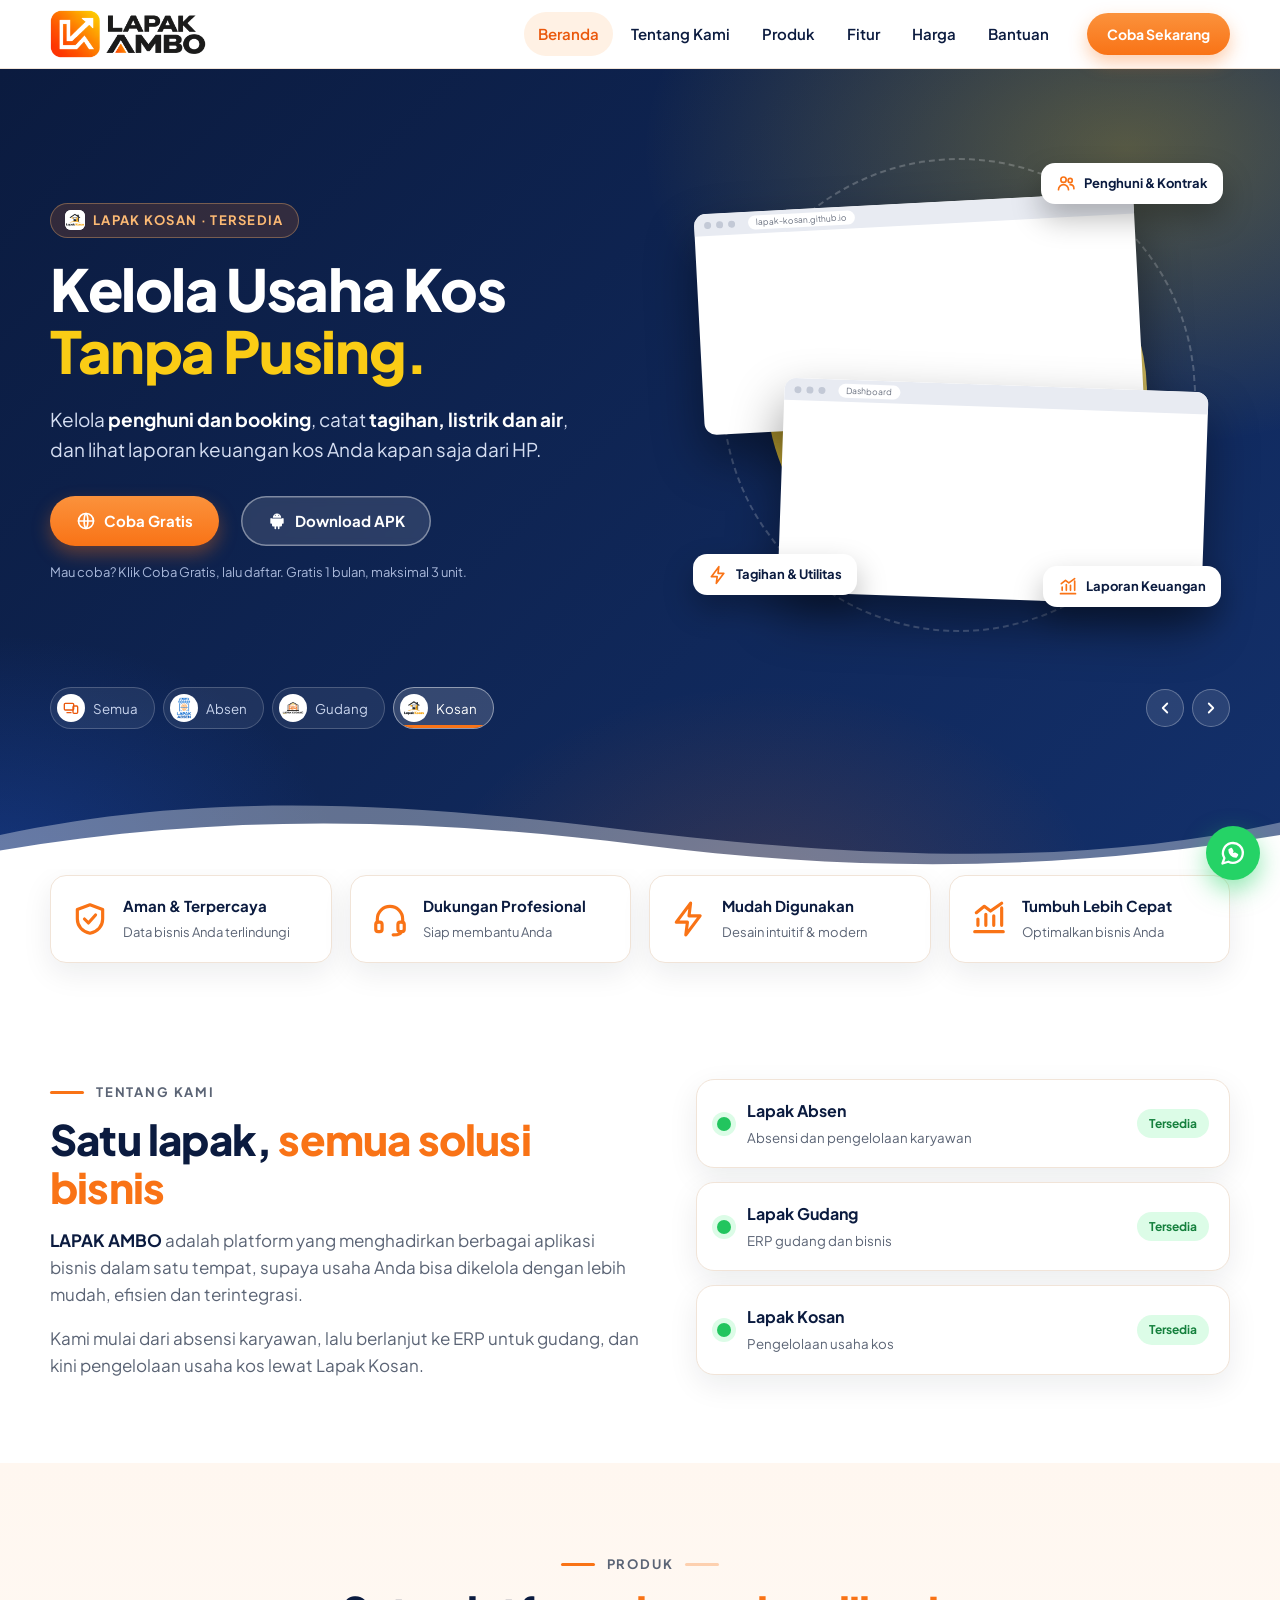
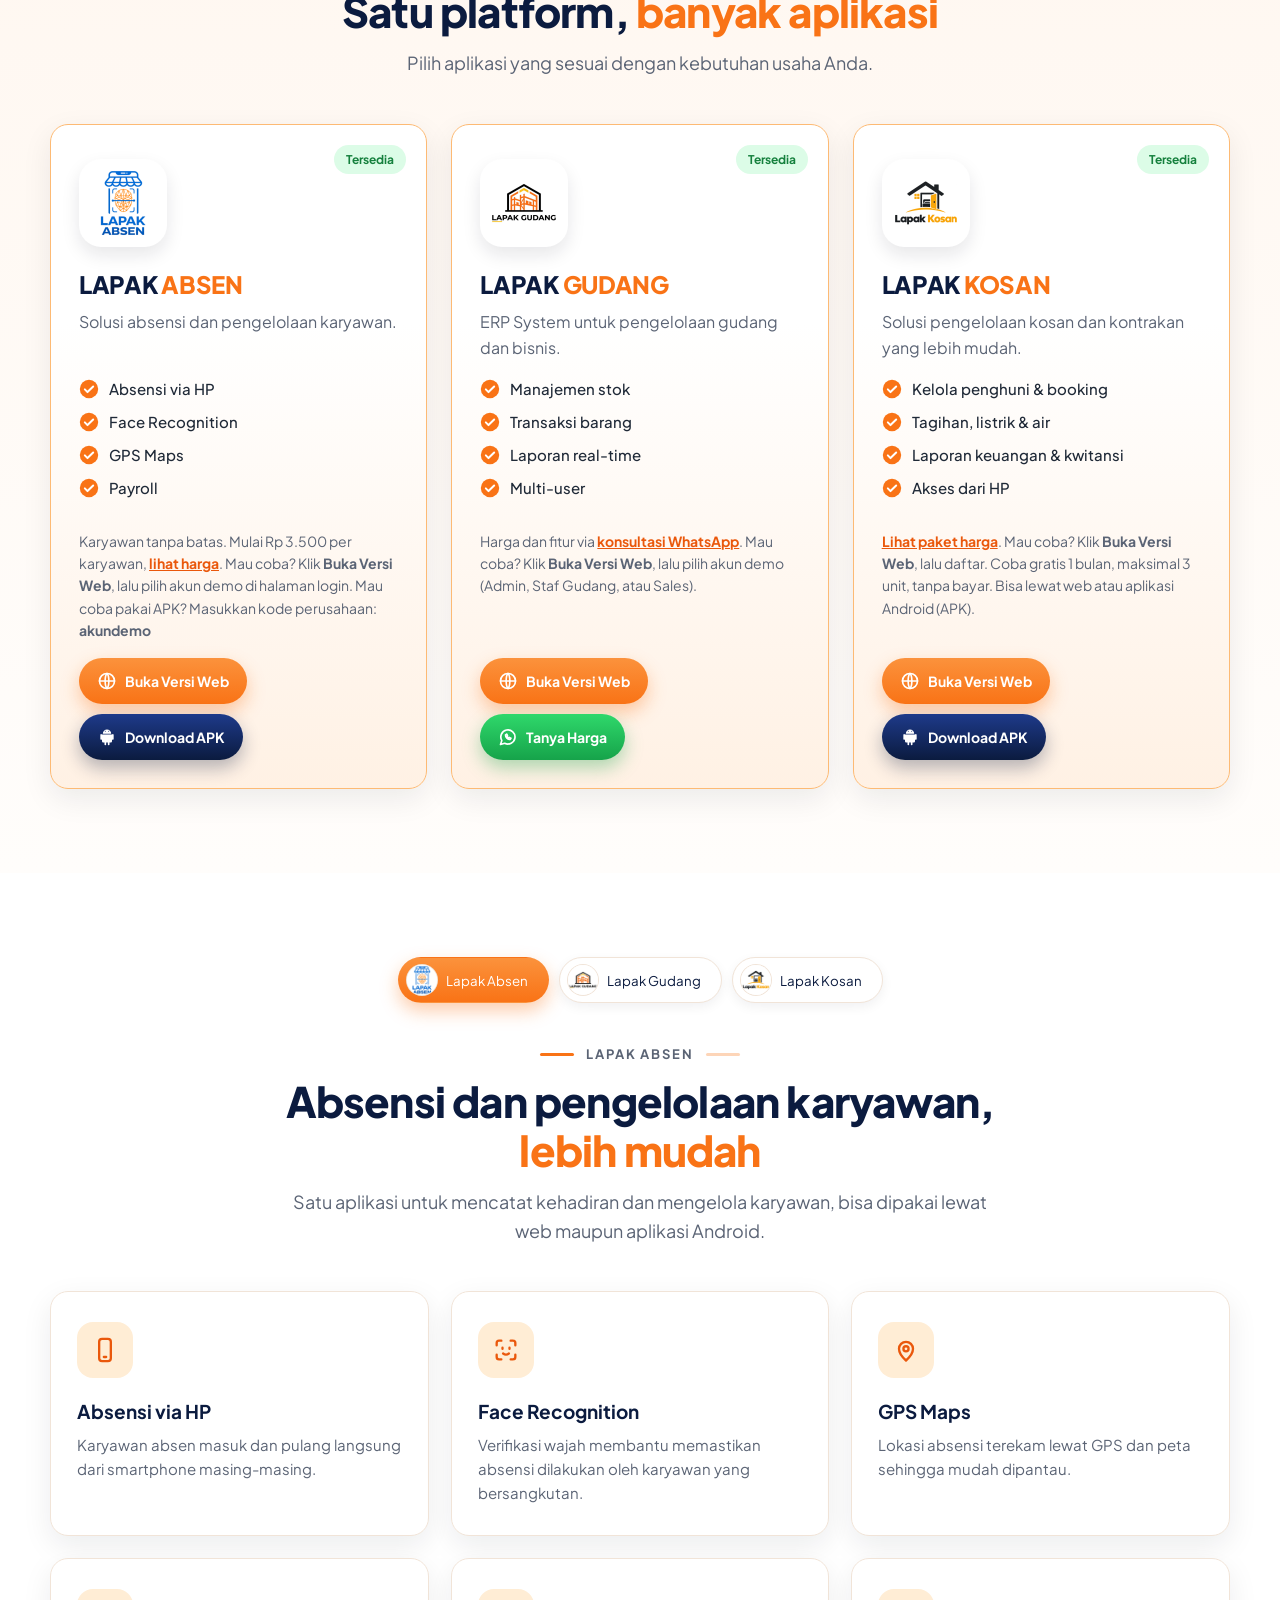
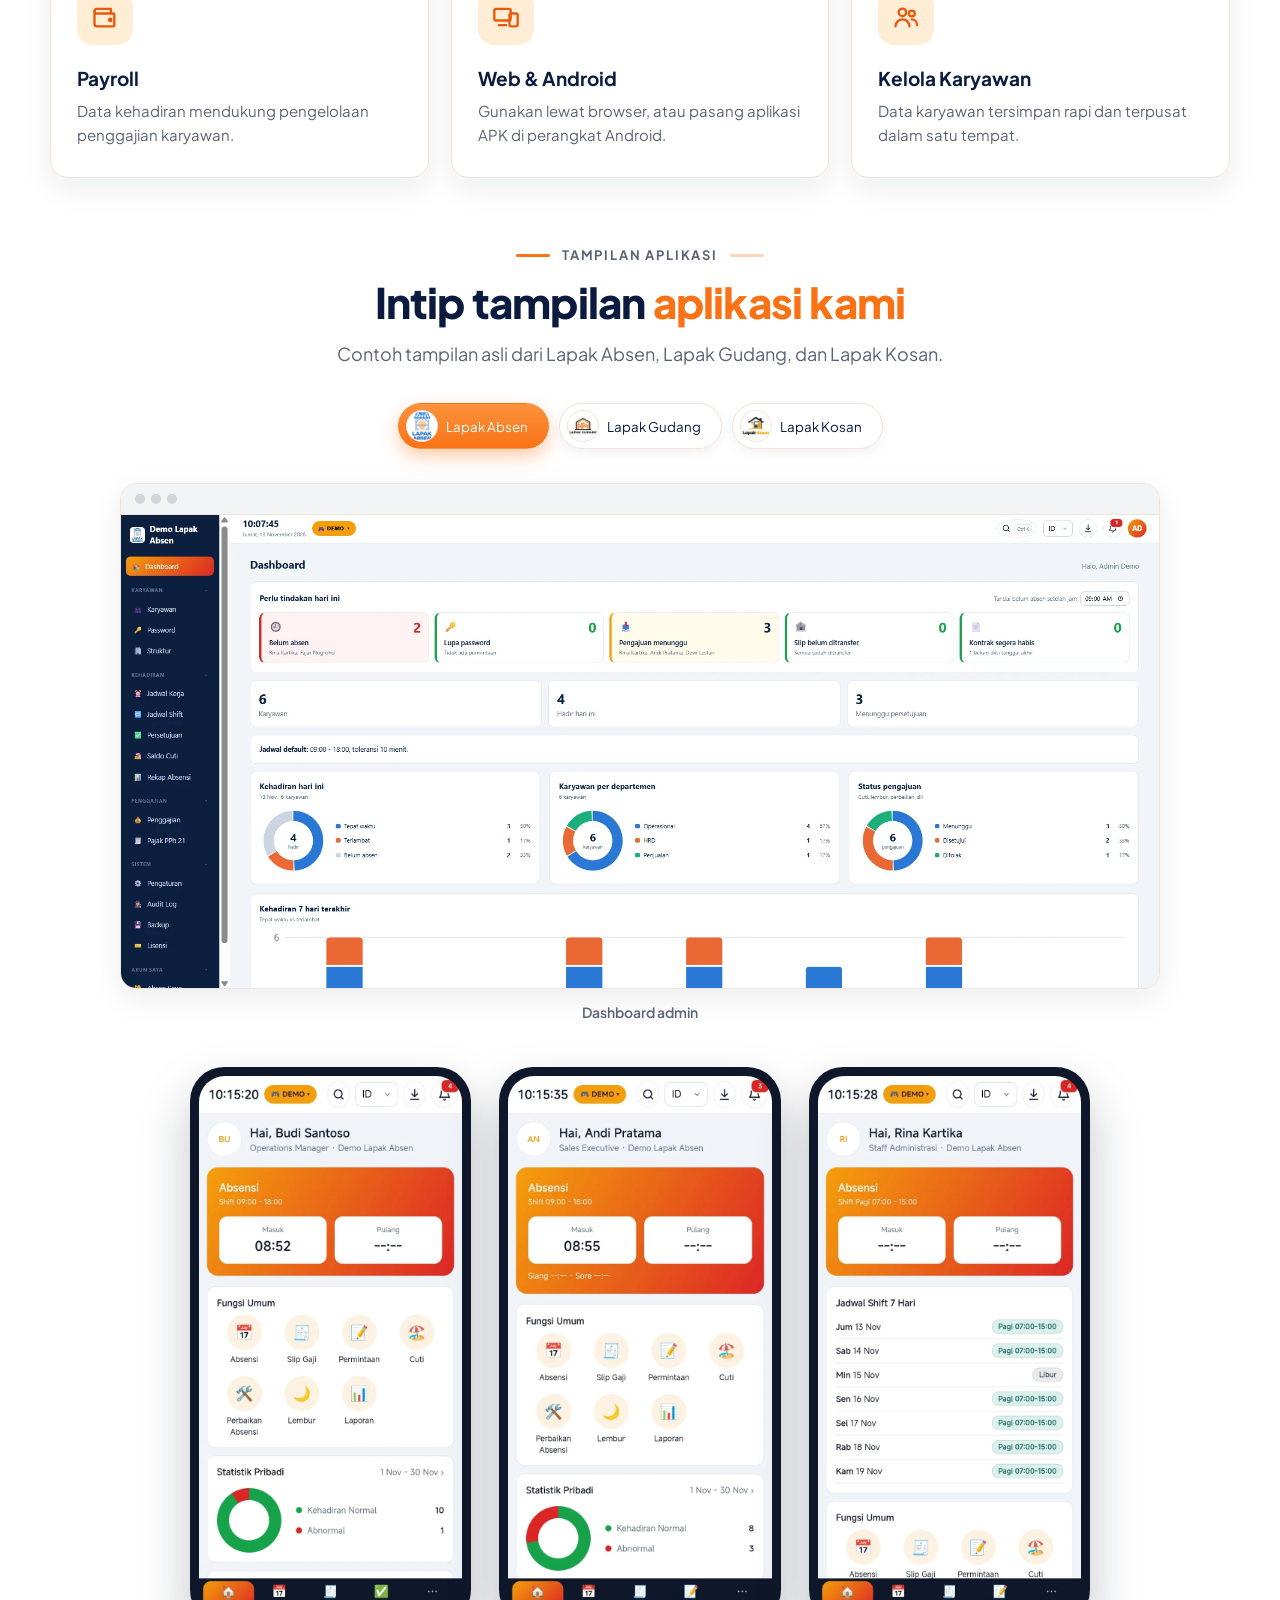
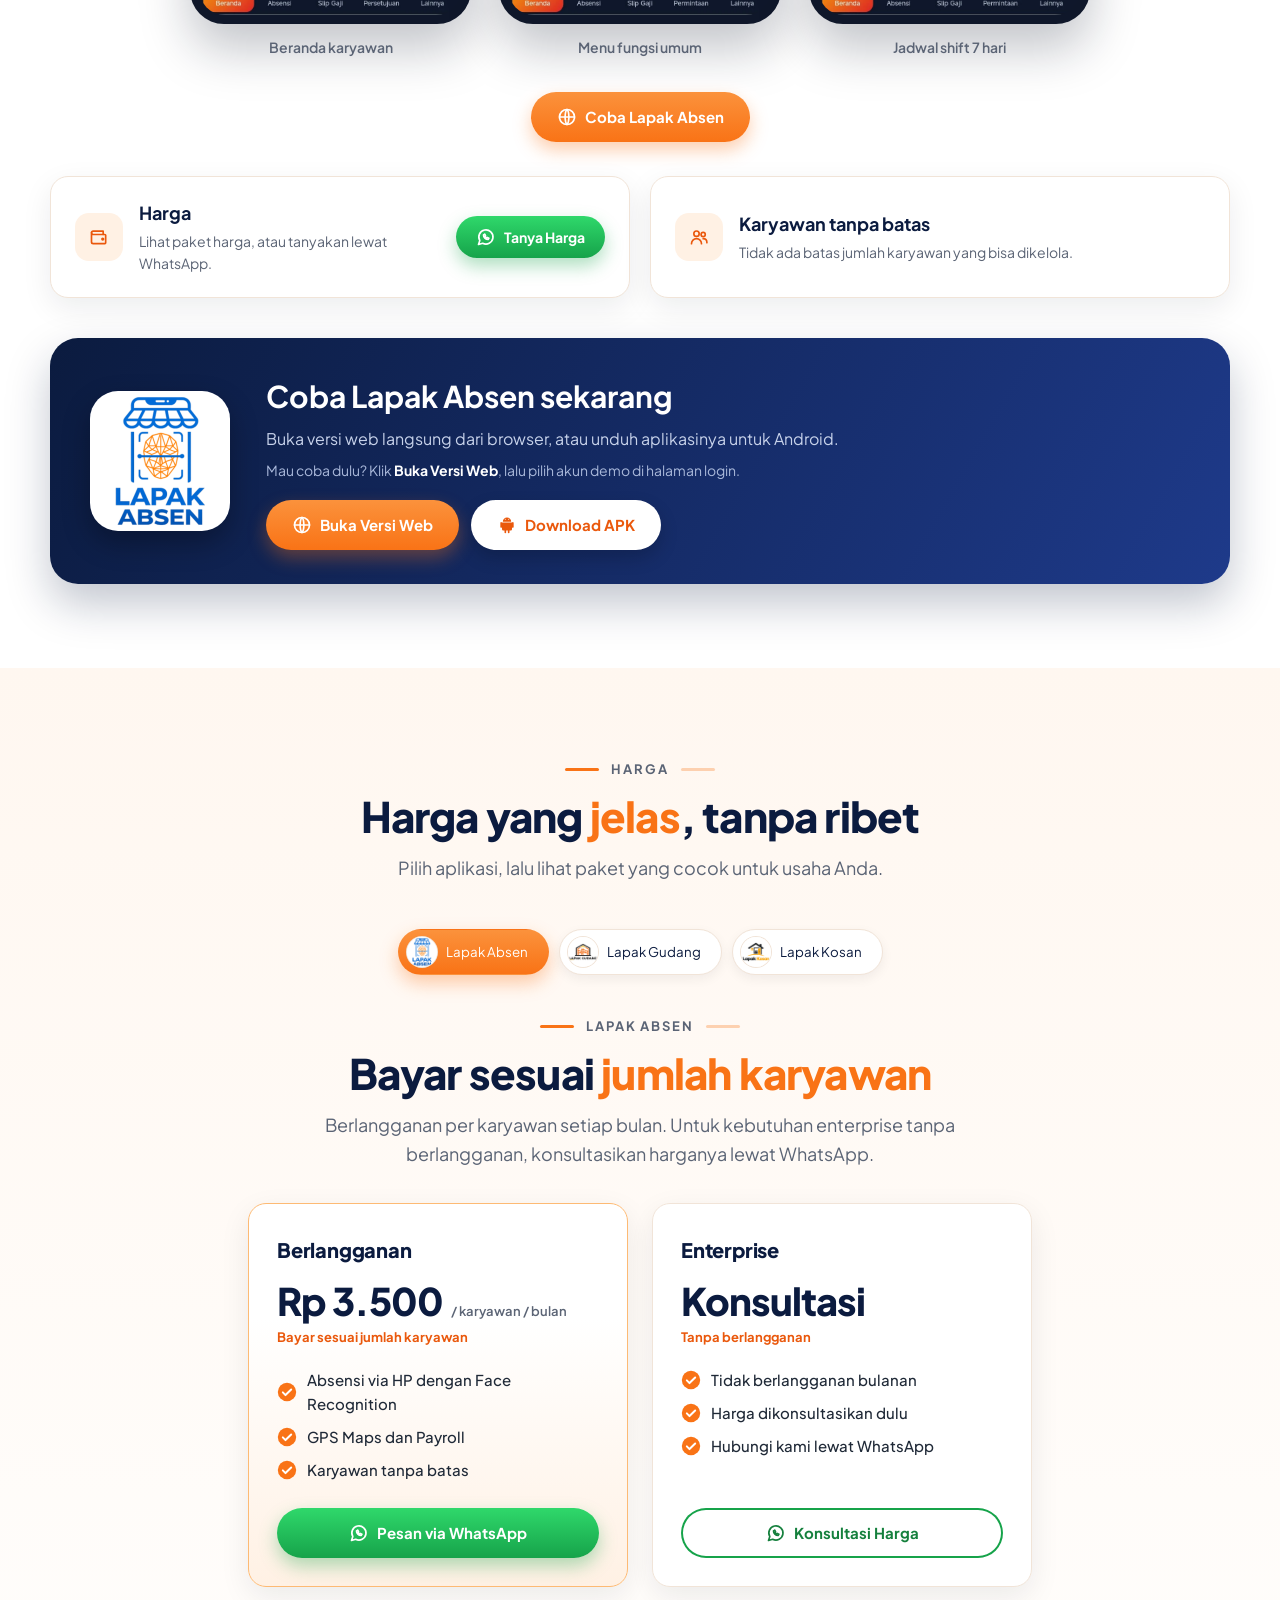
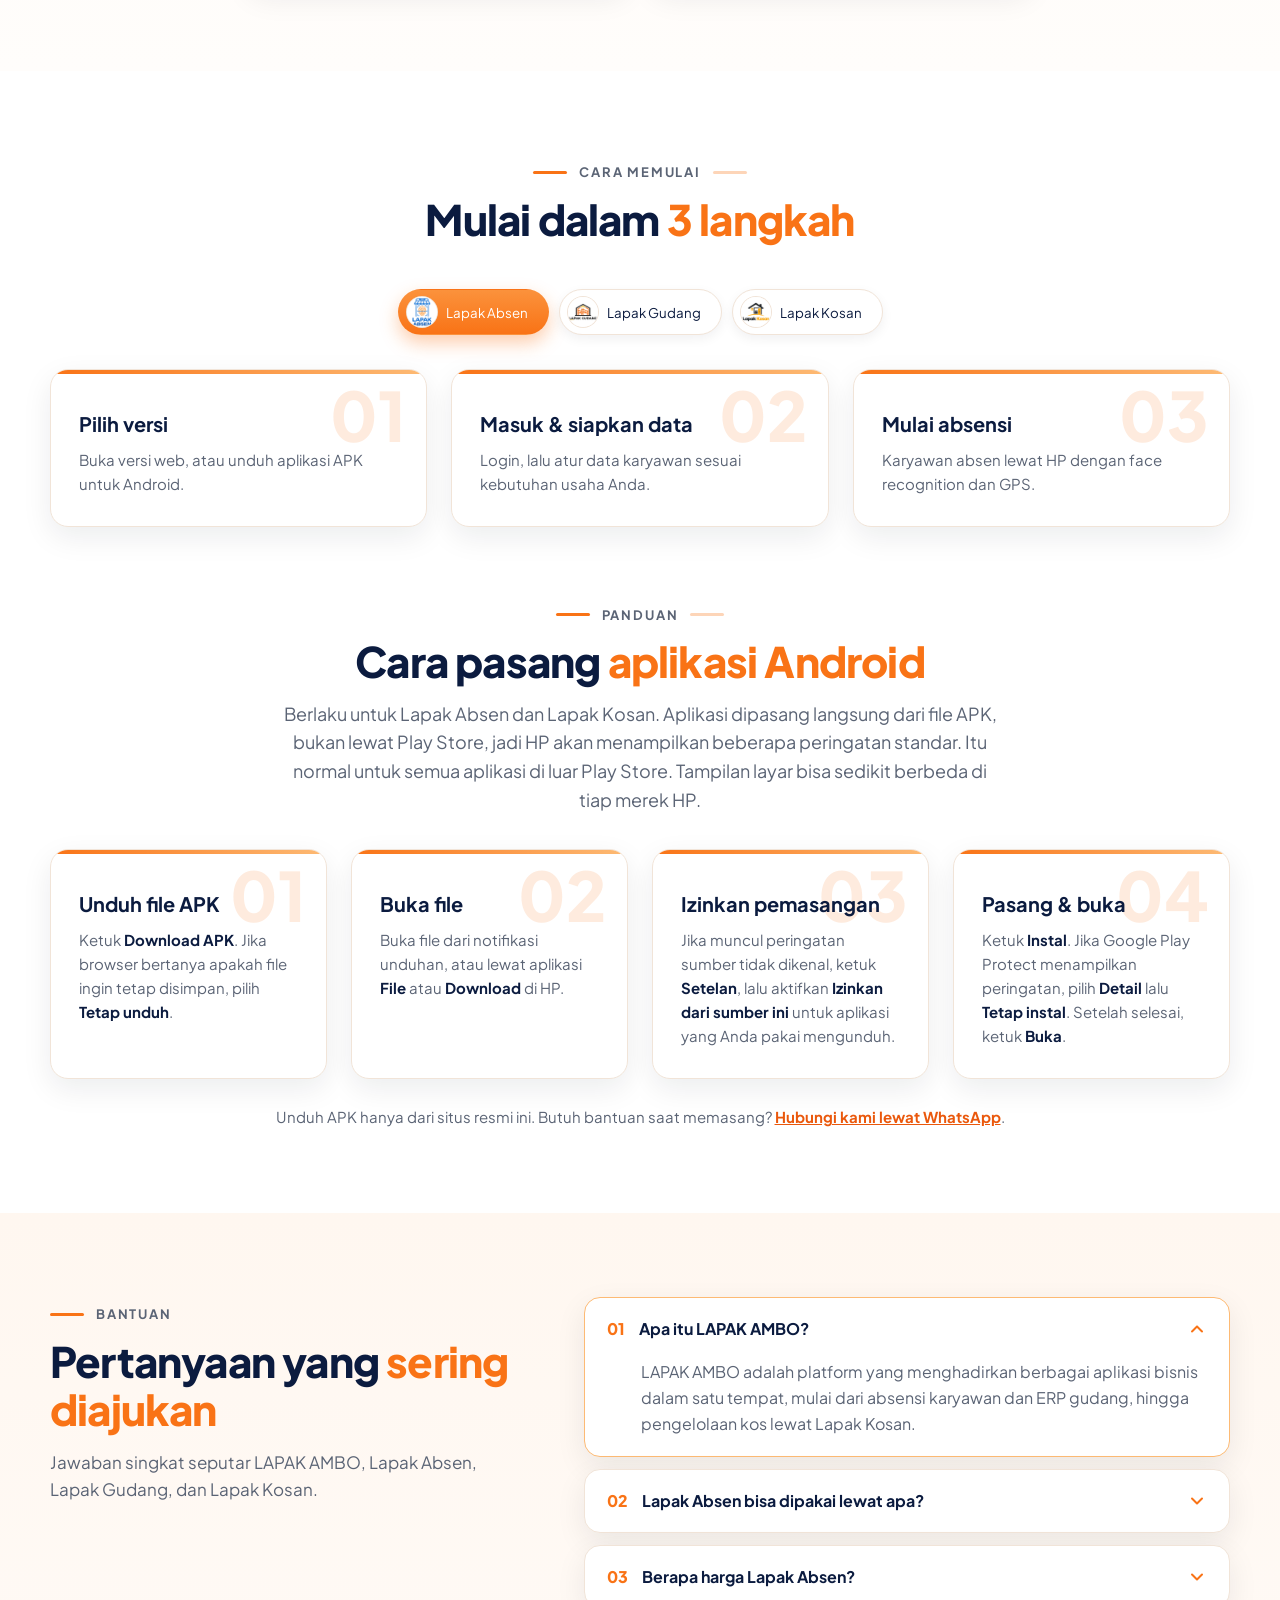
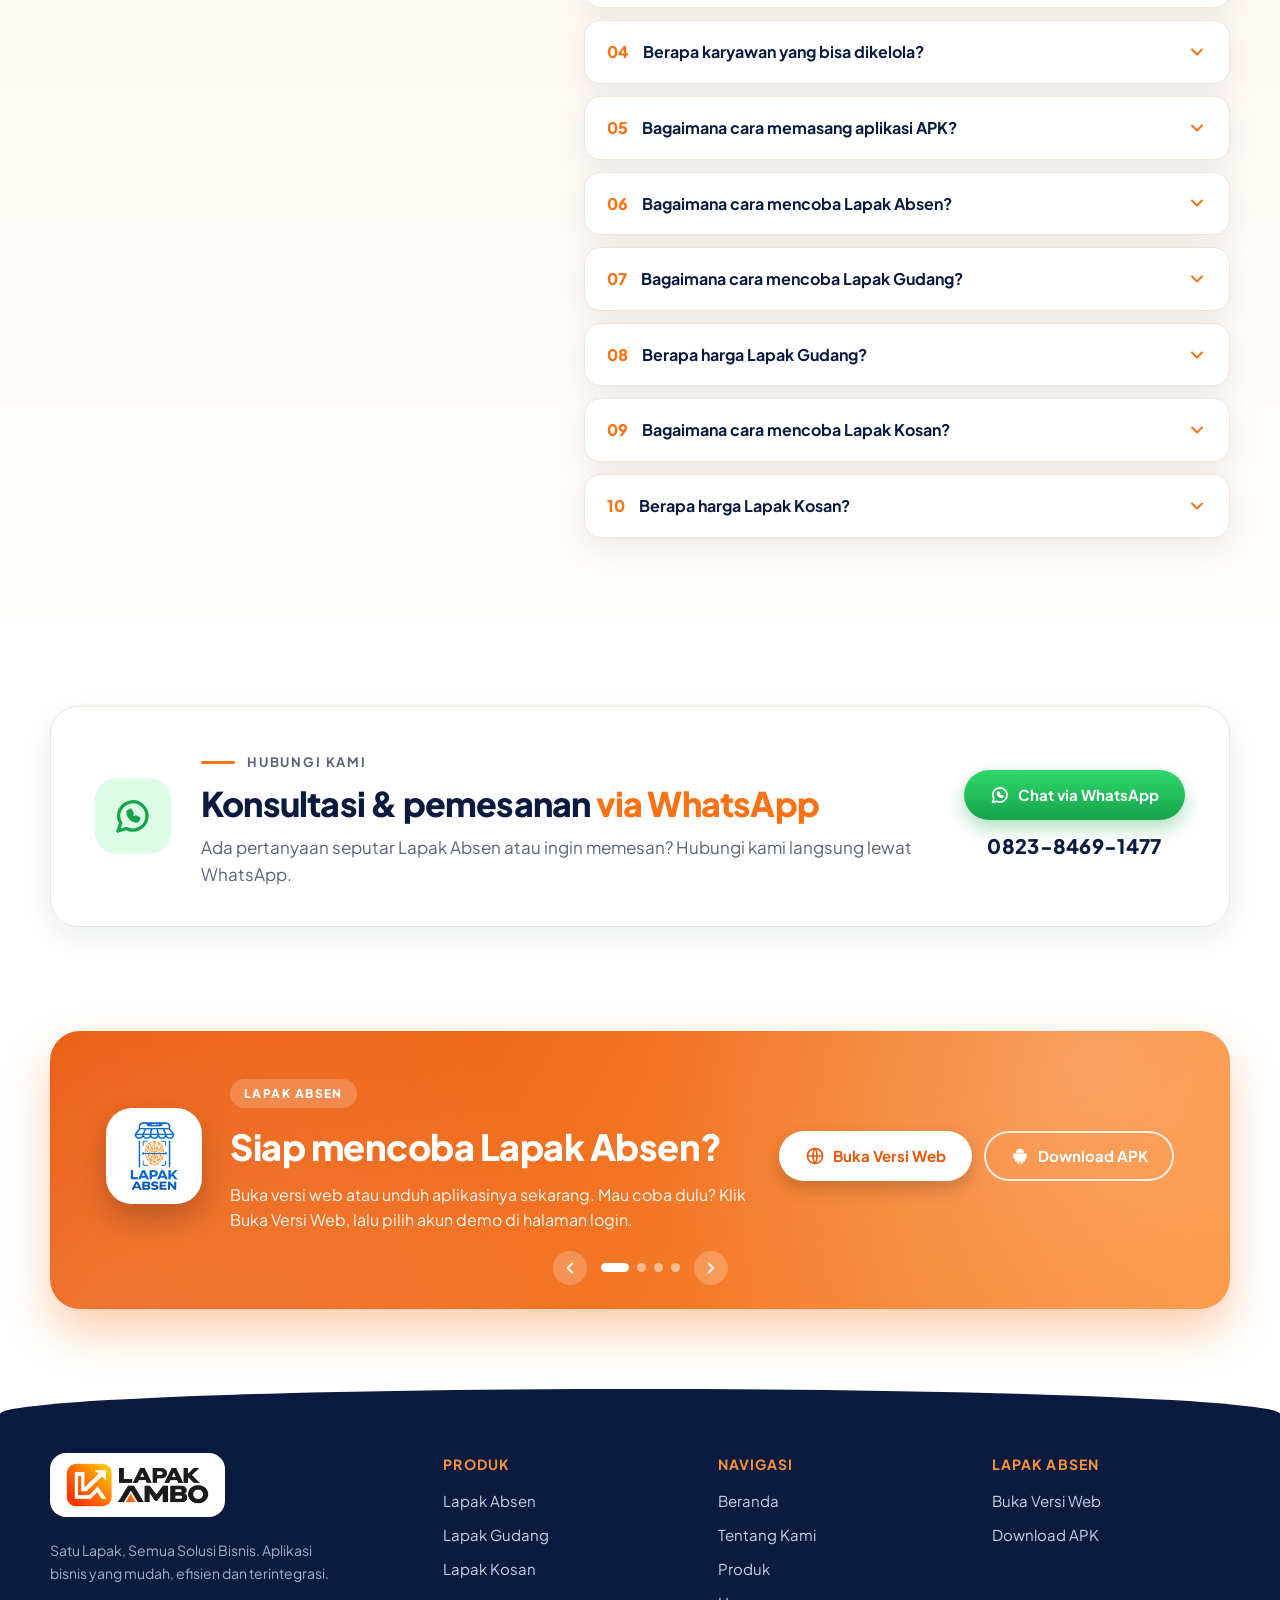
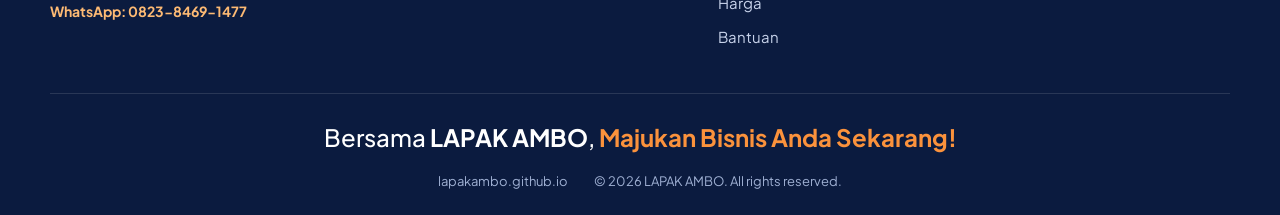
==== commit 9d038cad: "Add Open Graph preview image and optional GoatCounter analytics Co-Authored-By: Claude Sonnet 5.5 <n" ====
--- a/index.html
+++ b/index.html
@@ -12,8 +12,12 @@
   <meta property="og:title" content="LAPAK AMBO — Satu Lapak, Semua Solusi Bisnis">
   <meta property="og:description" content="Aplikasi bisnis yang mudah, efisien dan terintegrasi: Lapak Absen, Lapak Gudang, Lapak Kosan.">
   <meta property="og:url" content="https://lapakambo.github.io/">
-  <meta property="og:image" content="https://lapakambo.github.io/assets/icon-512.png">
-  <meta name="twitter:card" content="summary">
+  <meta property="og:image" content="https://lapakambo.github.io/assets/og-image.png?v=1">
+  <meta property="og:image:width" content="1200">
+  <meta property="og:image:height" content="630">
+  <meta property="og:image:alt" content="LAPAK AMBO — Satu Lapak, Semua Solusi Bisnis: Lapak Absen, Lapak Gudang, Lapak Kosan">
+  <meta name="twitter:card" content="summary_large_image">
+  <meta name="twitter:image" content="https://lapakambo.github.io/assets/og-image.png?v=1">
   <script type="application/ld+json">
   {"@context":"https://schema.org","@graph":[
     {"@type":"WebSite","@id":"https://lapakambo.github.io/#website","url":"https://lapakambo.github.io/","name":"LAPAK AMBO","alternateName":["Lapak Ambo"],"inLanguage":"id"},
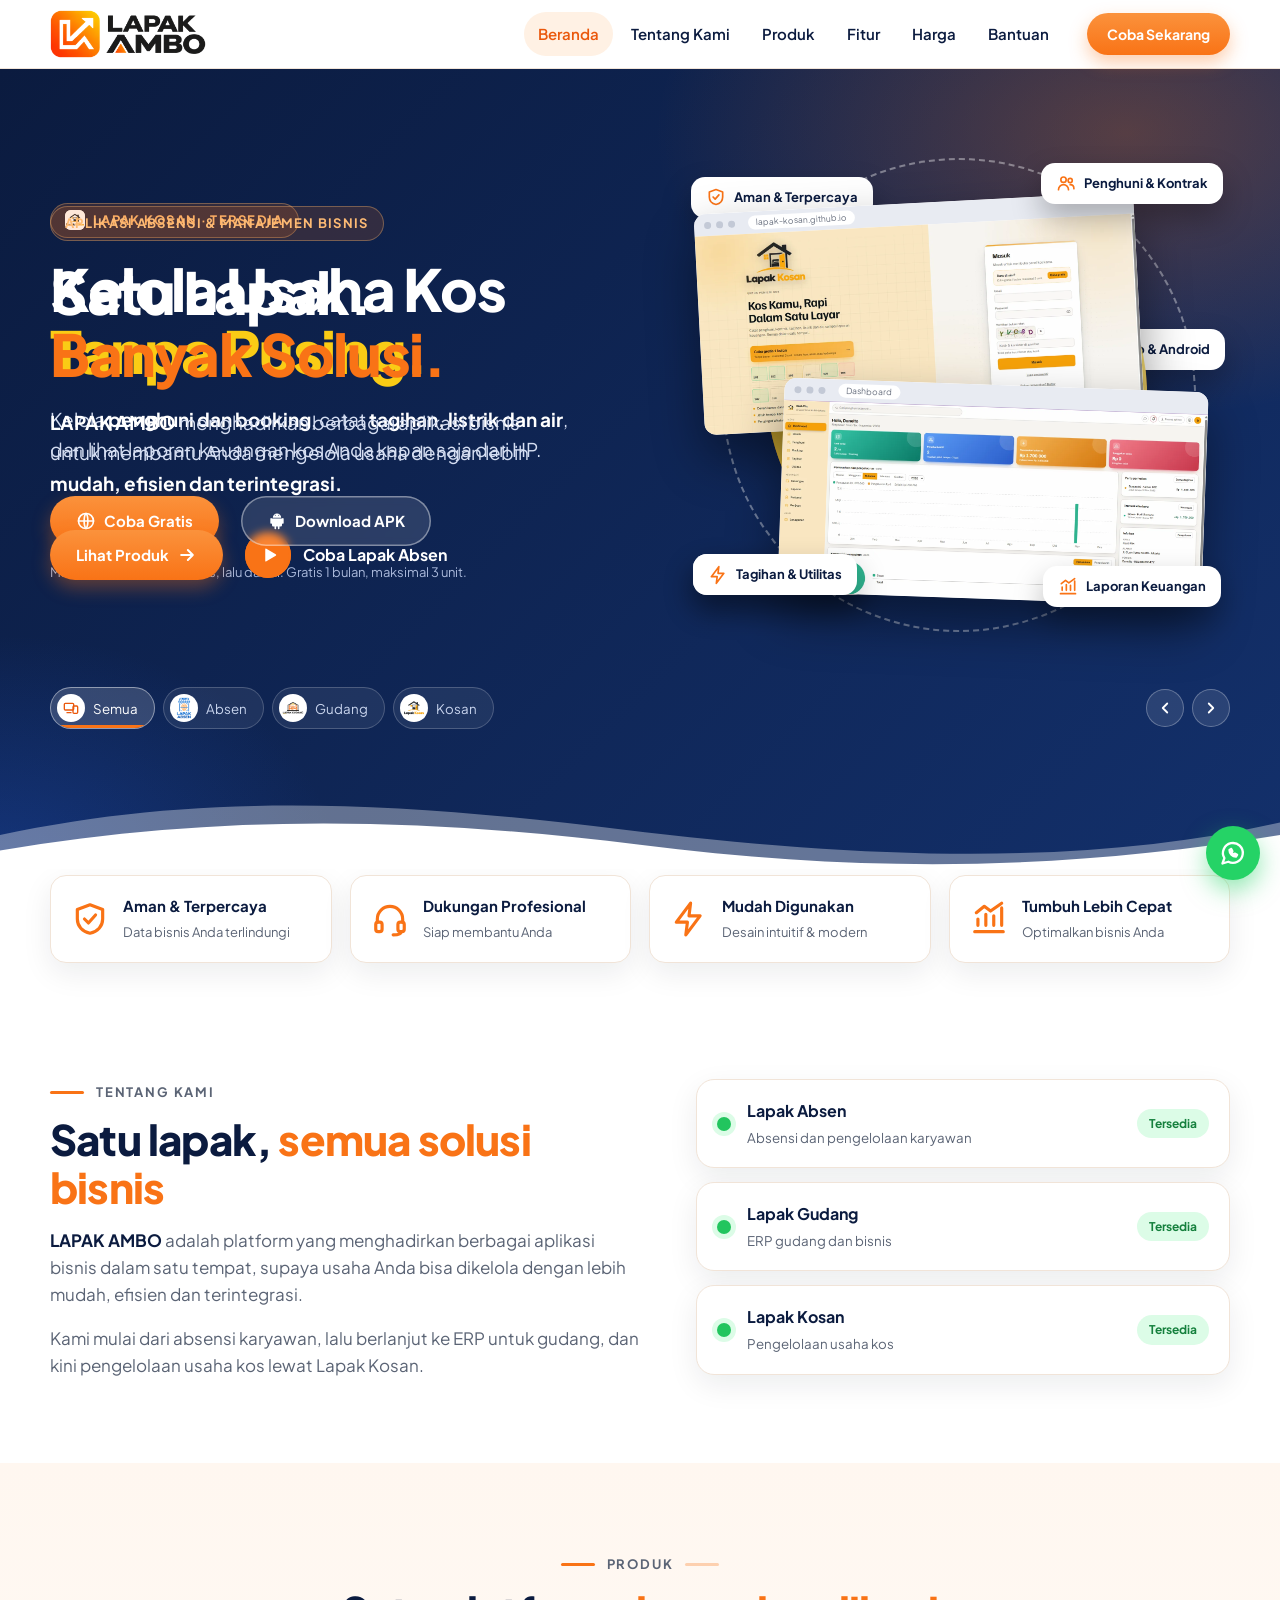
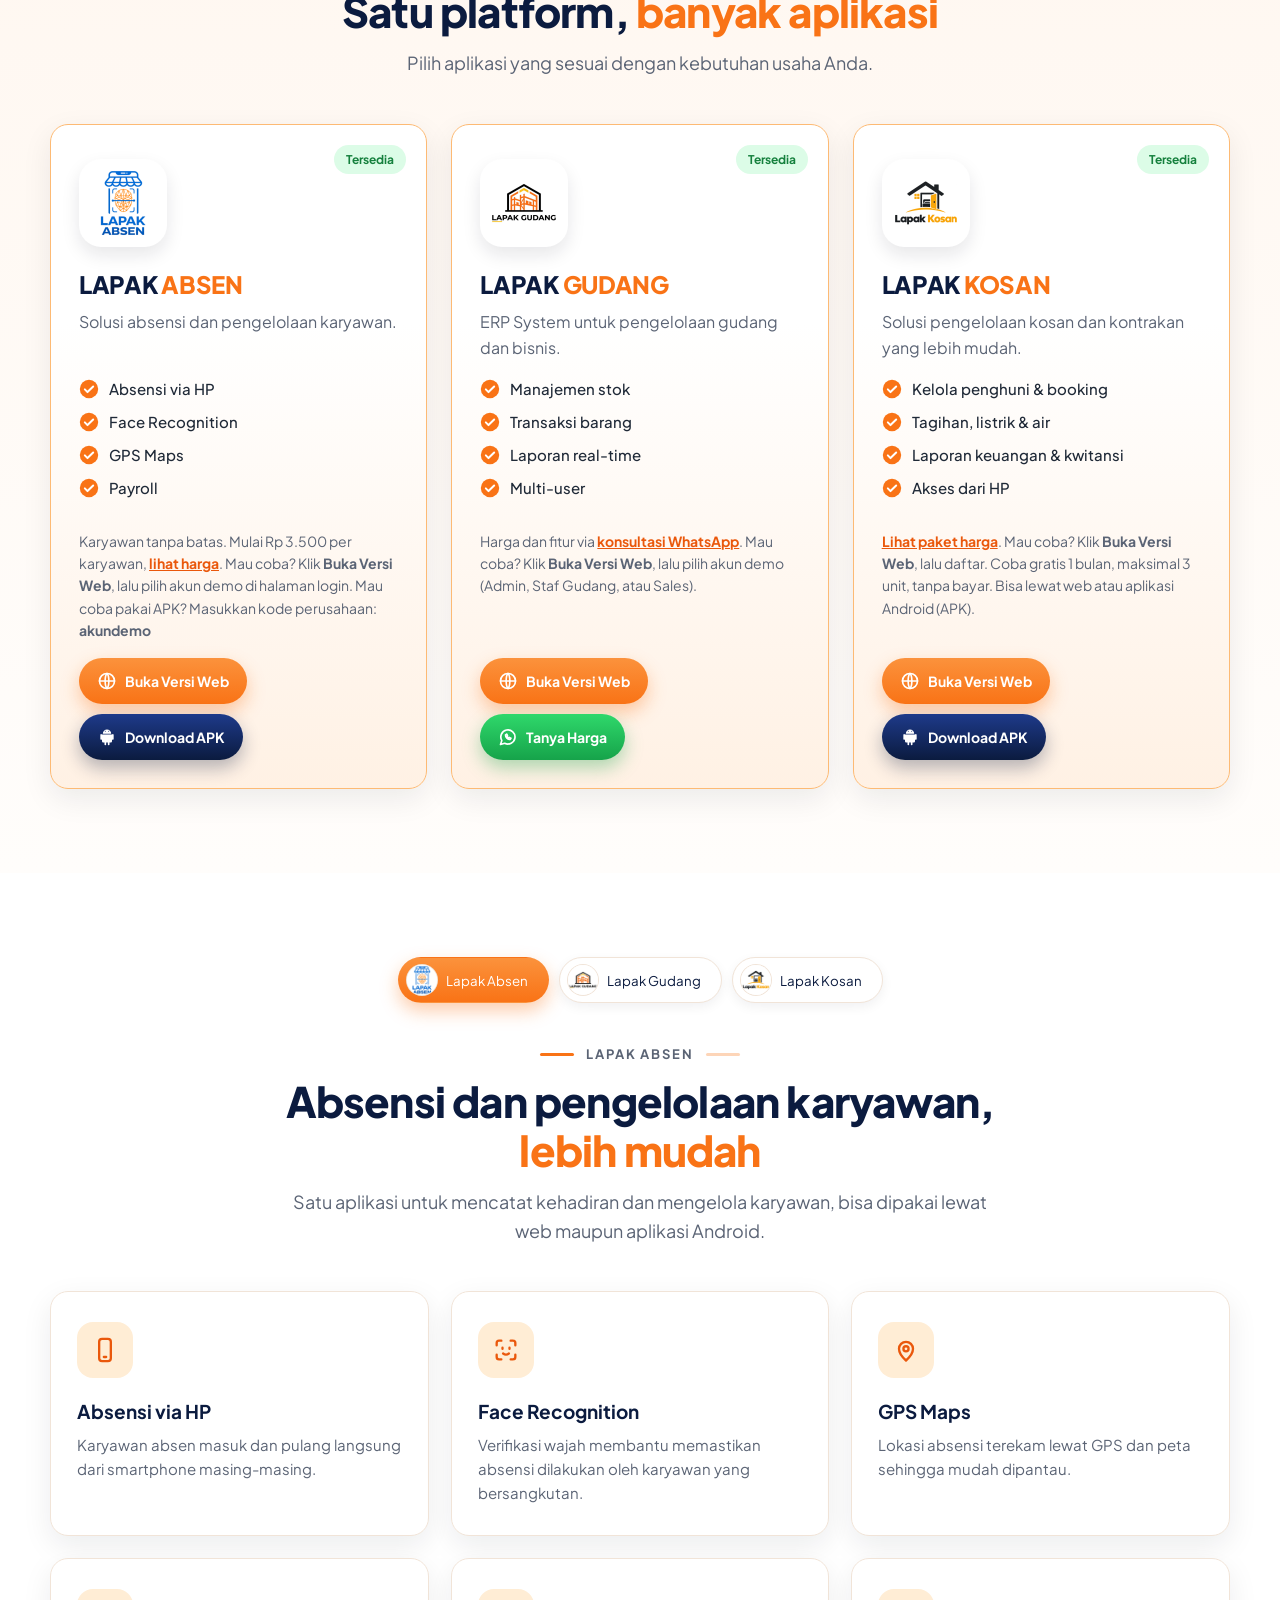
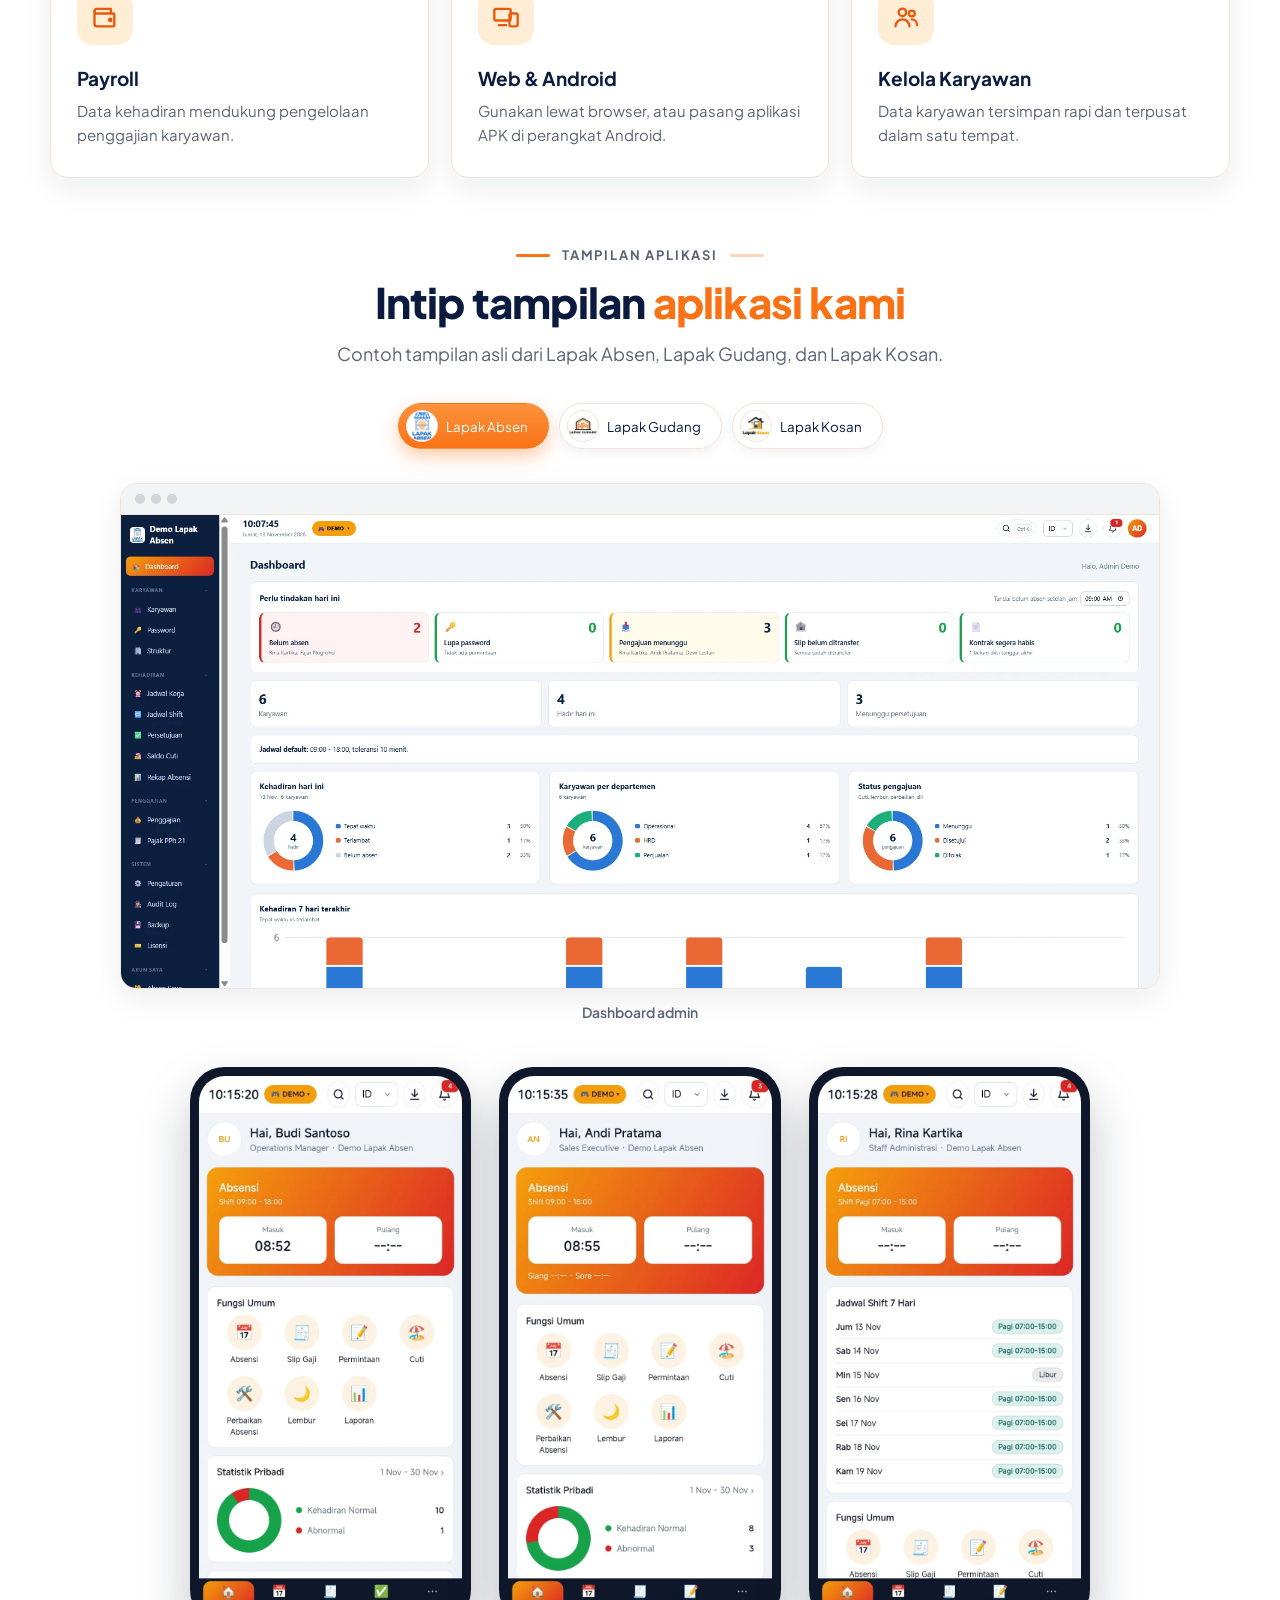
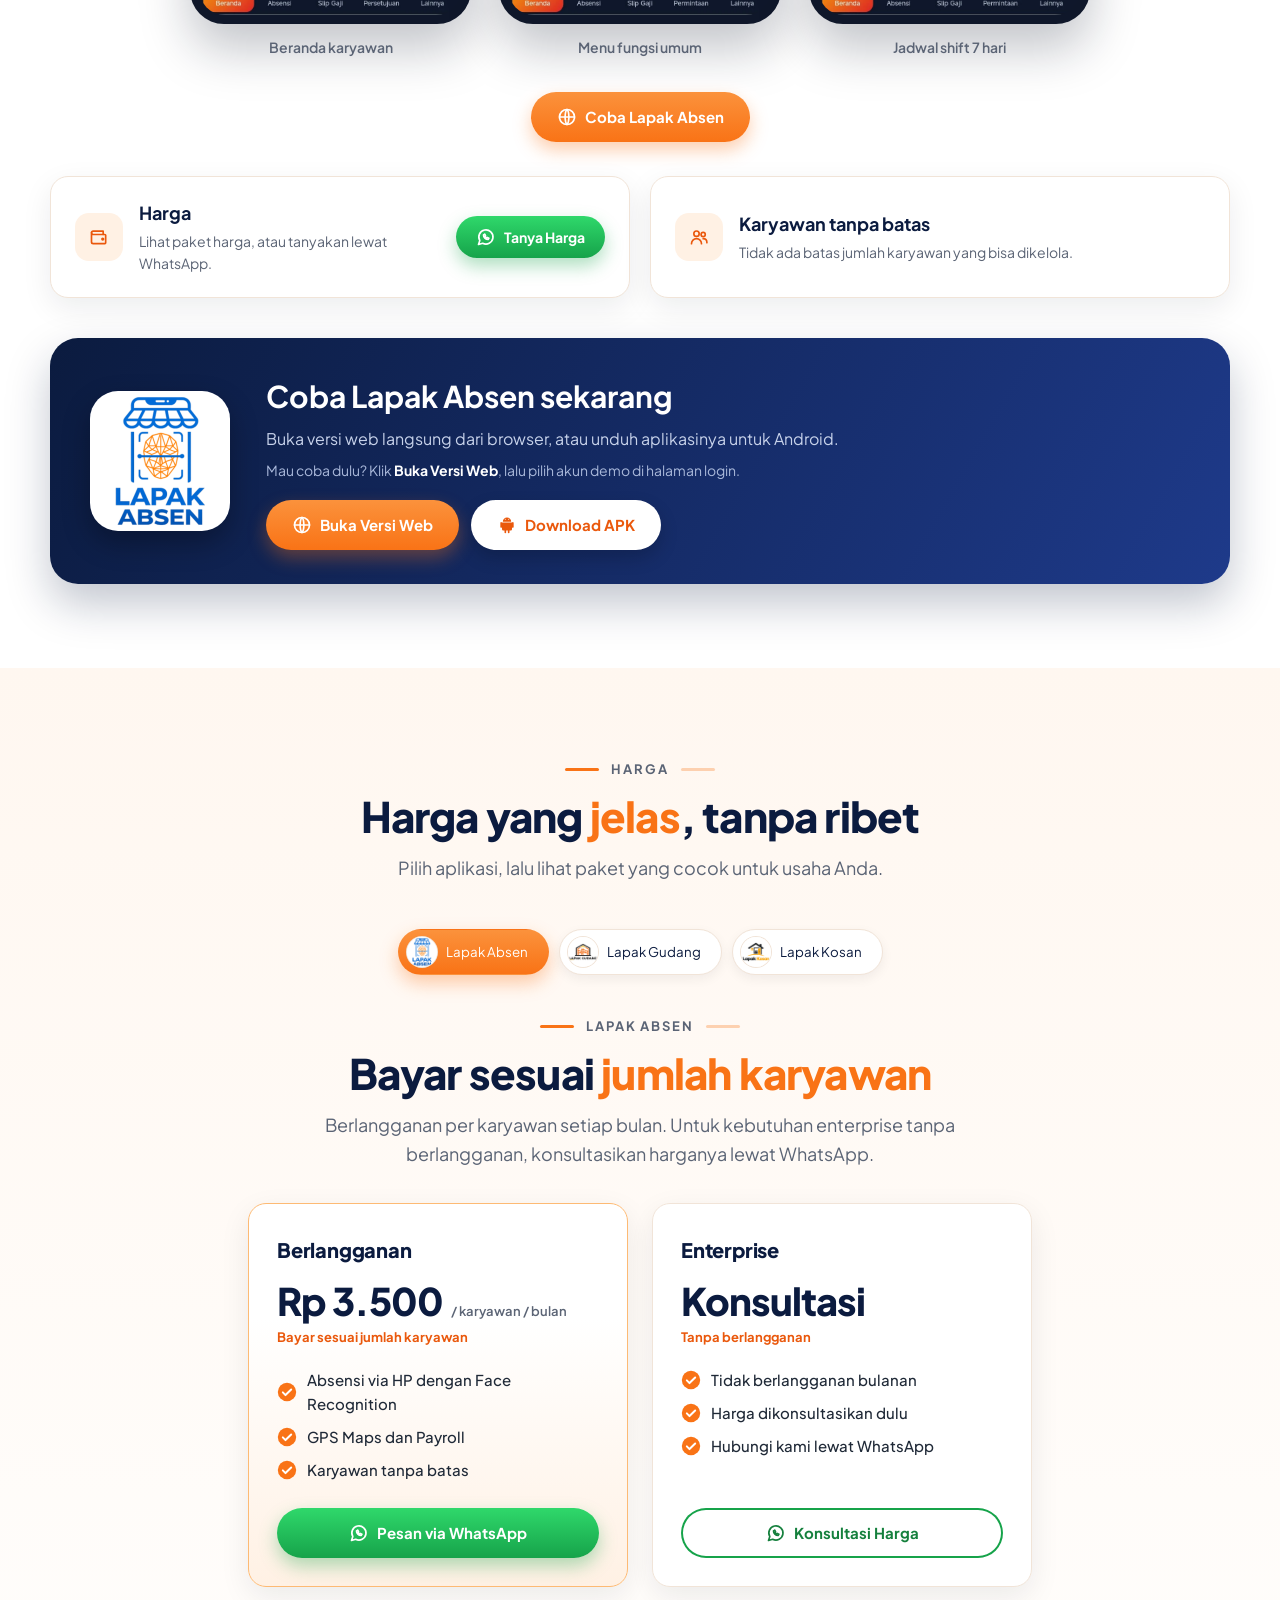
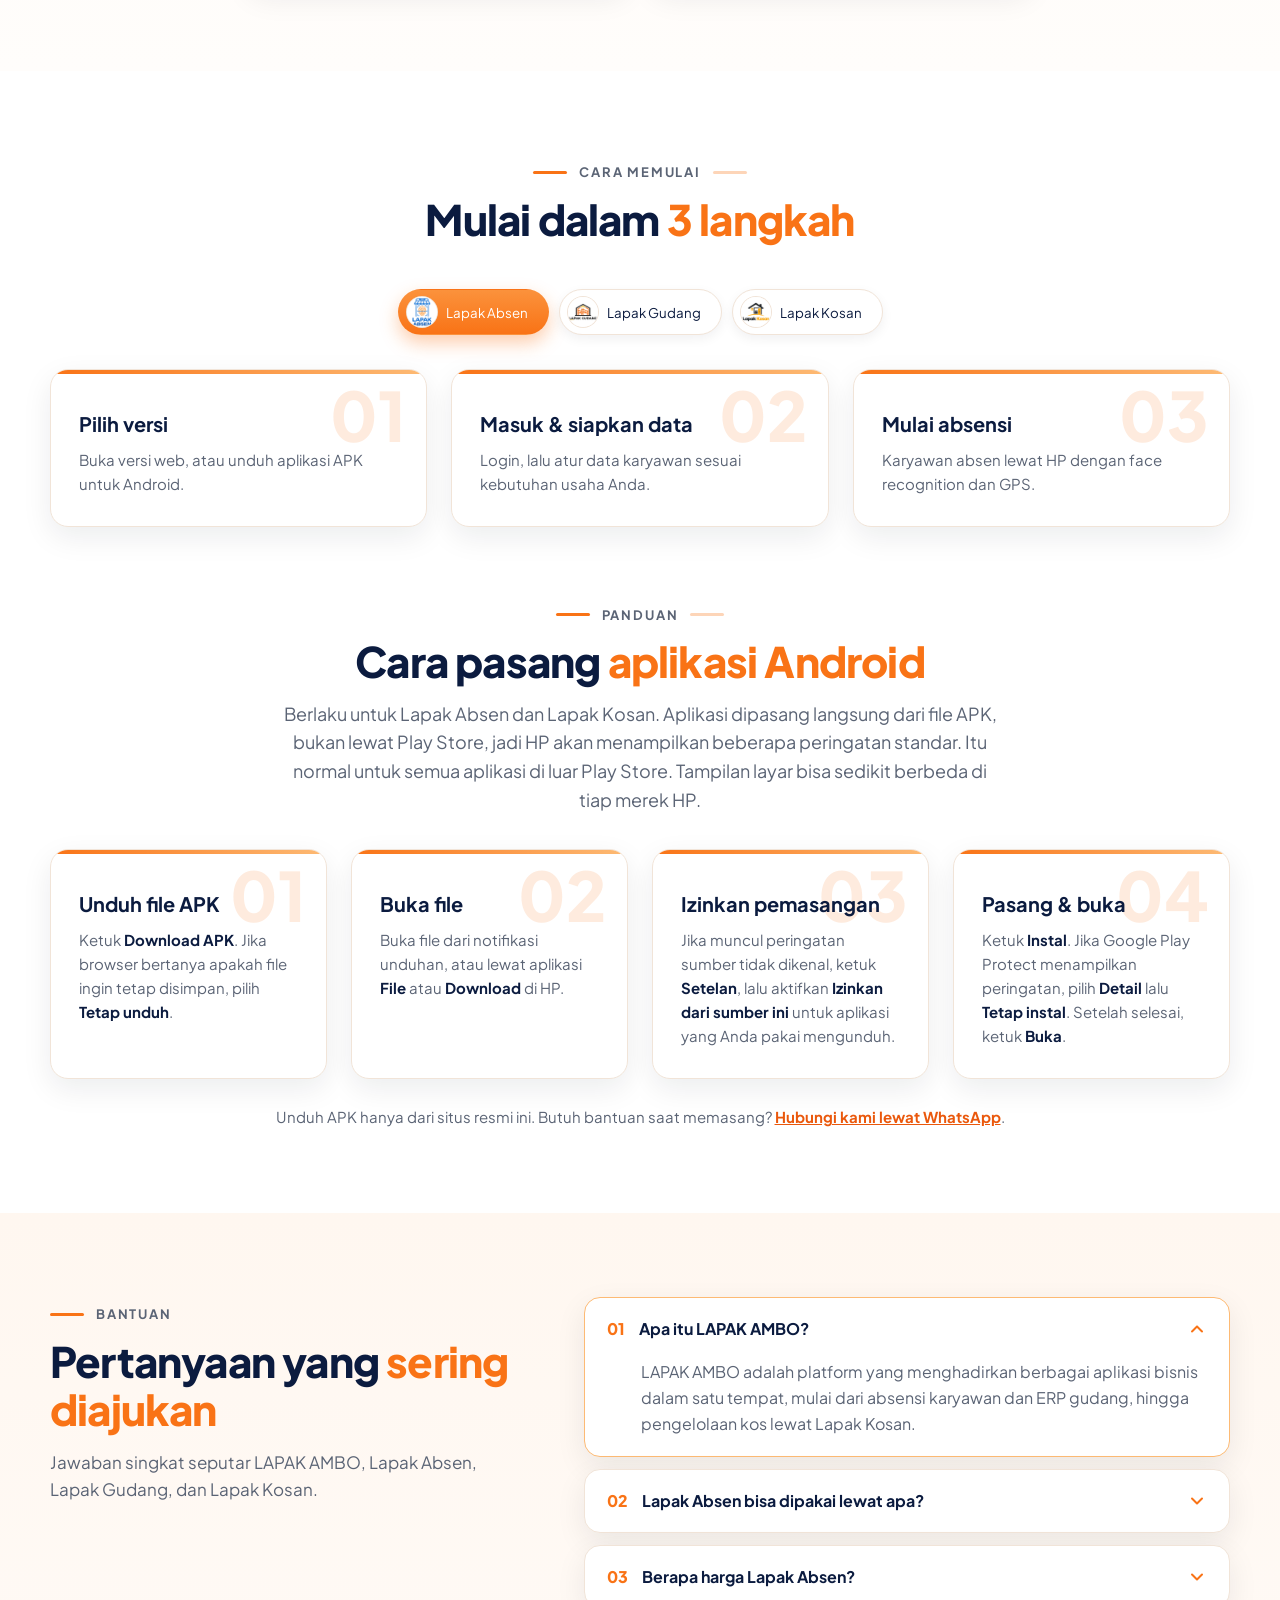
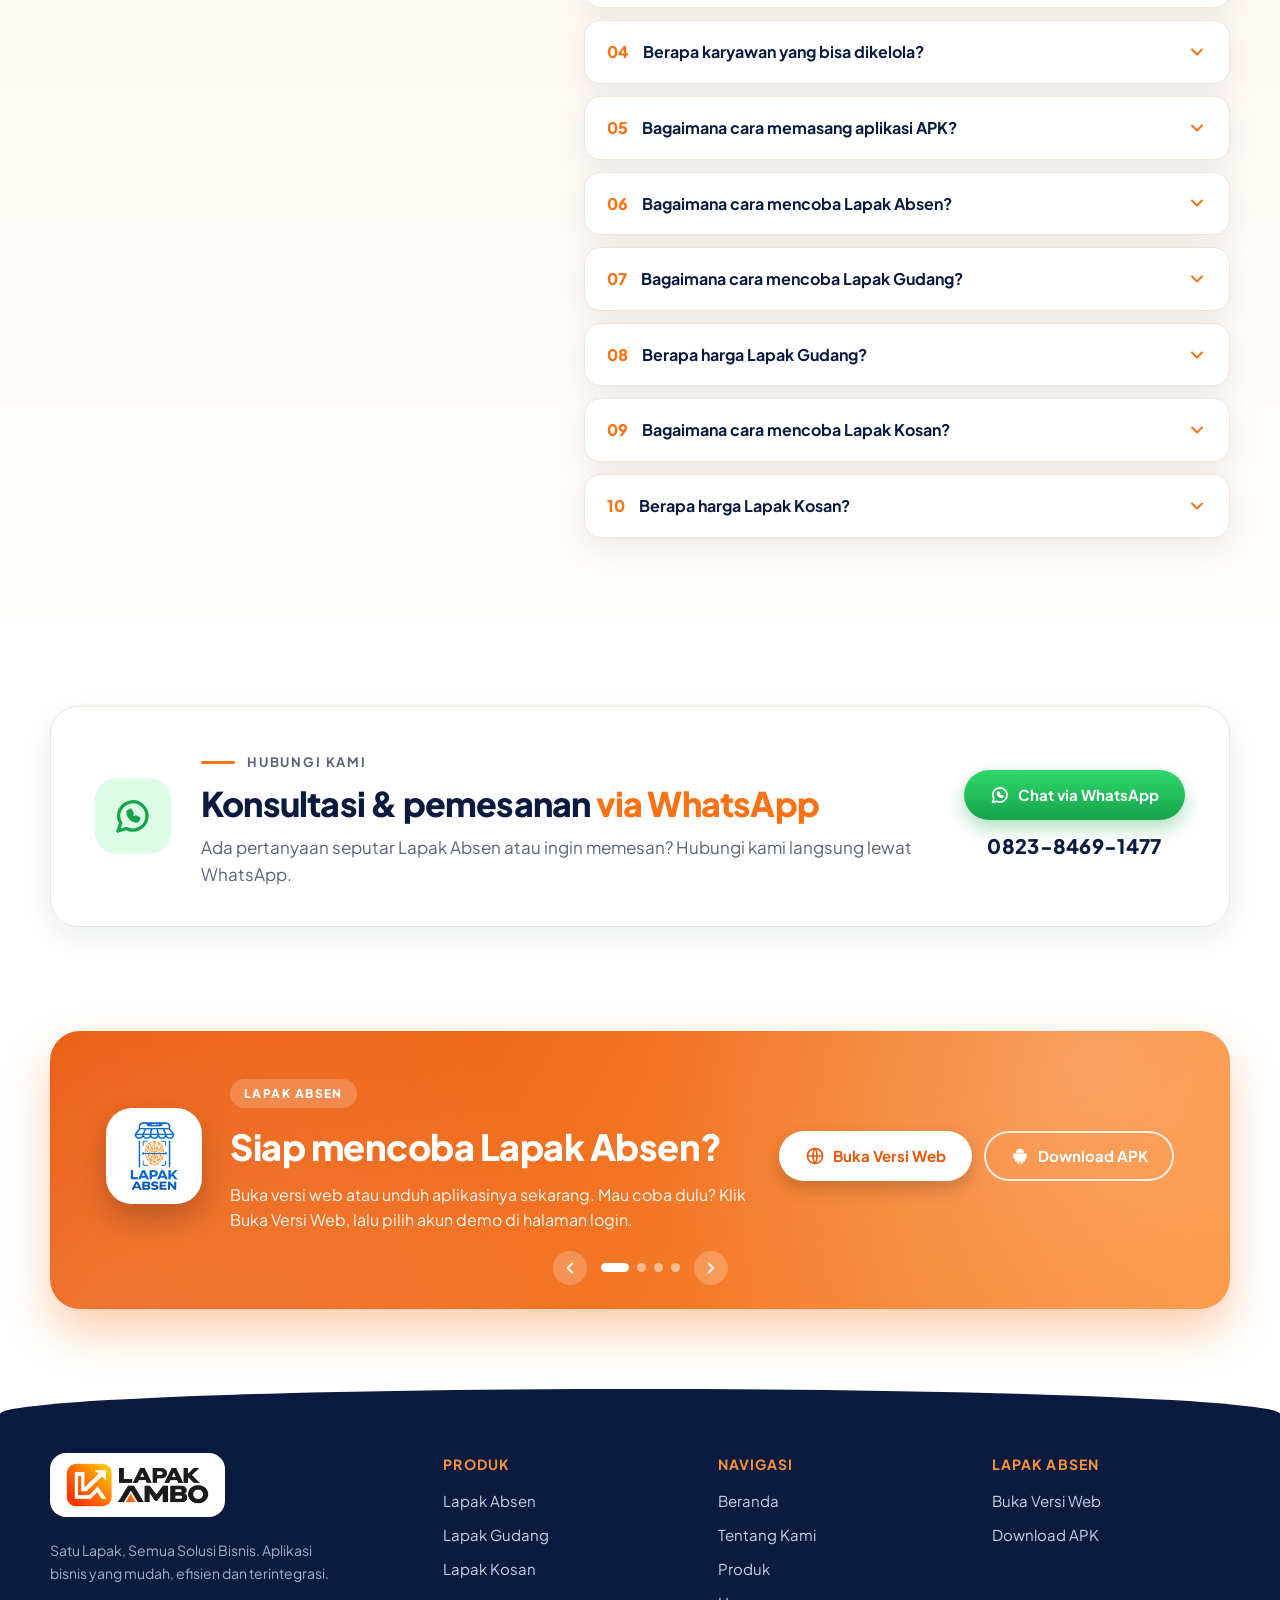
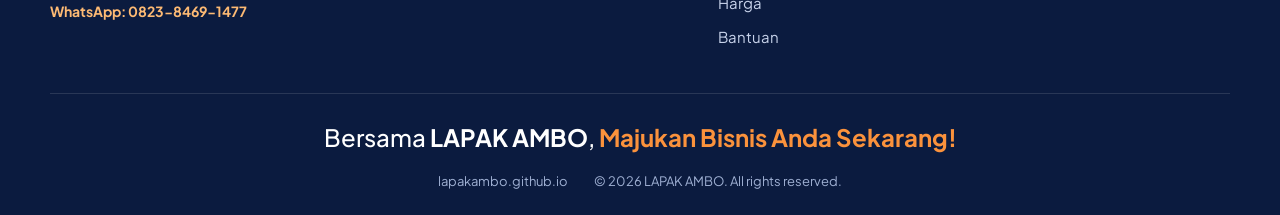
==== commit a69bb065: "Hero: ganti slogan jadi "Satu Lapak. Banyak Solusi." Co-Authored-By: Claude Sonnet 5.5 <noreply@anth" ====
--- a/index.html
+++ b/index.html
@@ -105,7 +105,7 @@
         <div class="hslide is-active" role="group" aria-roledescription="slide" aria-label="1 dari 4: LAPAK AMBO" style="--c1:#F97316;--c2:#FDBA74">
           <div class="hero__text">
             <span class="hero__tag">Aplikasi absensi &amp; manajemen bisnis</span>
-            <h1 class="hero__h">Satu Platform.<br><span>Banyak Solusi.</span></h1>
+            <h1 class="hero__h">Satu Lapak.<br><span>Banyak Solusi.</span></h1>
             <p><strong>LAPAK AMBO</strong> menghadirkan berbagai aplikasi bisnis untuk membantu Anda mengelola usaha dengan lebih <strong>mudah, efisien dan terintegrasi.</strong></p>
             <div class="hero__actions">
               <a href="#produk" class="btn">Lihat Produk <svg class="ic"><use href="#i-arrow"/></svg></a>
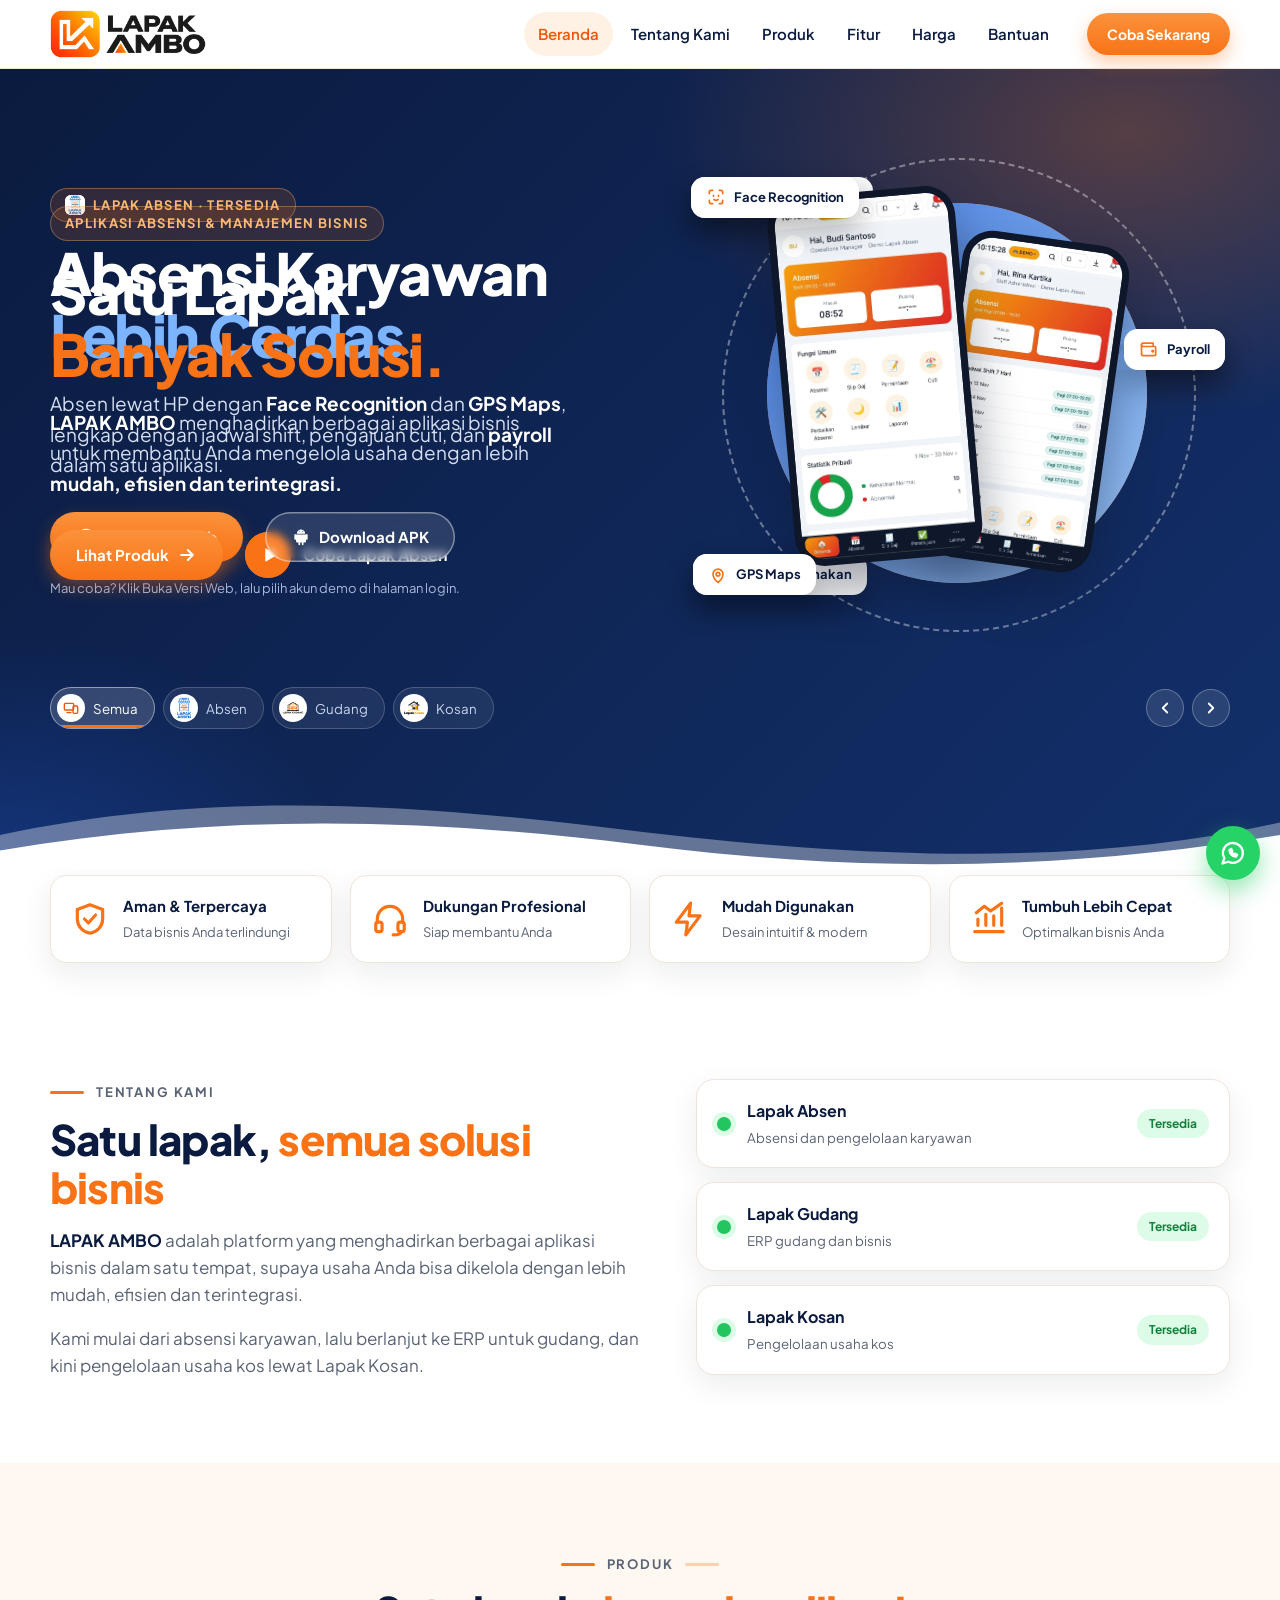
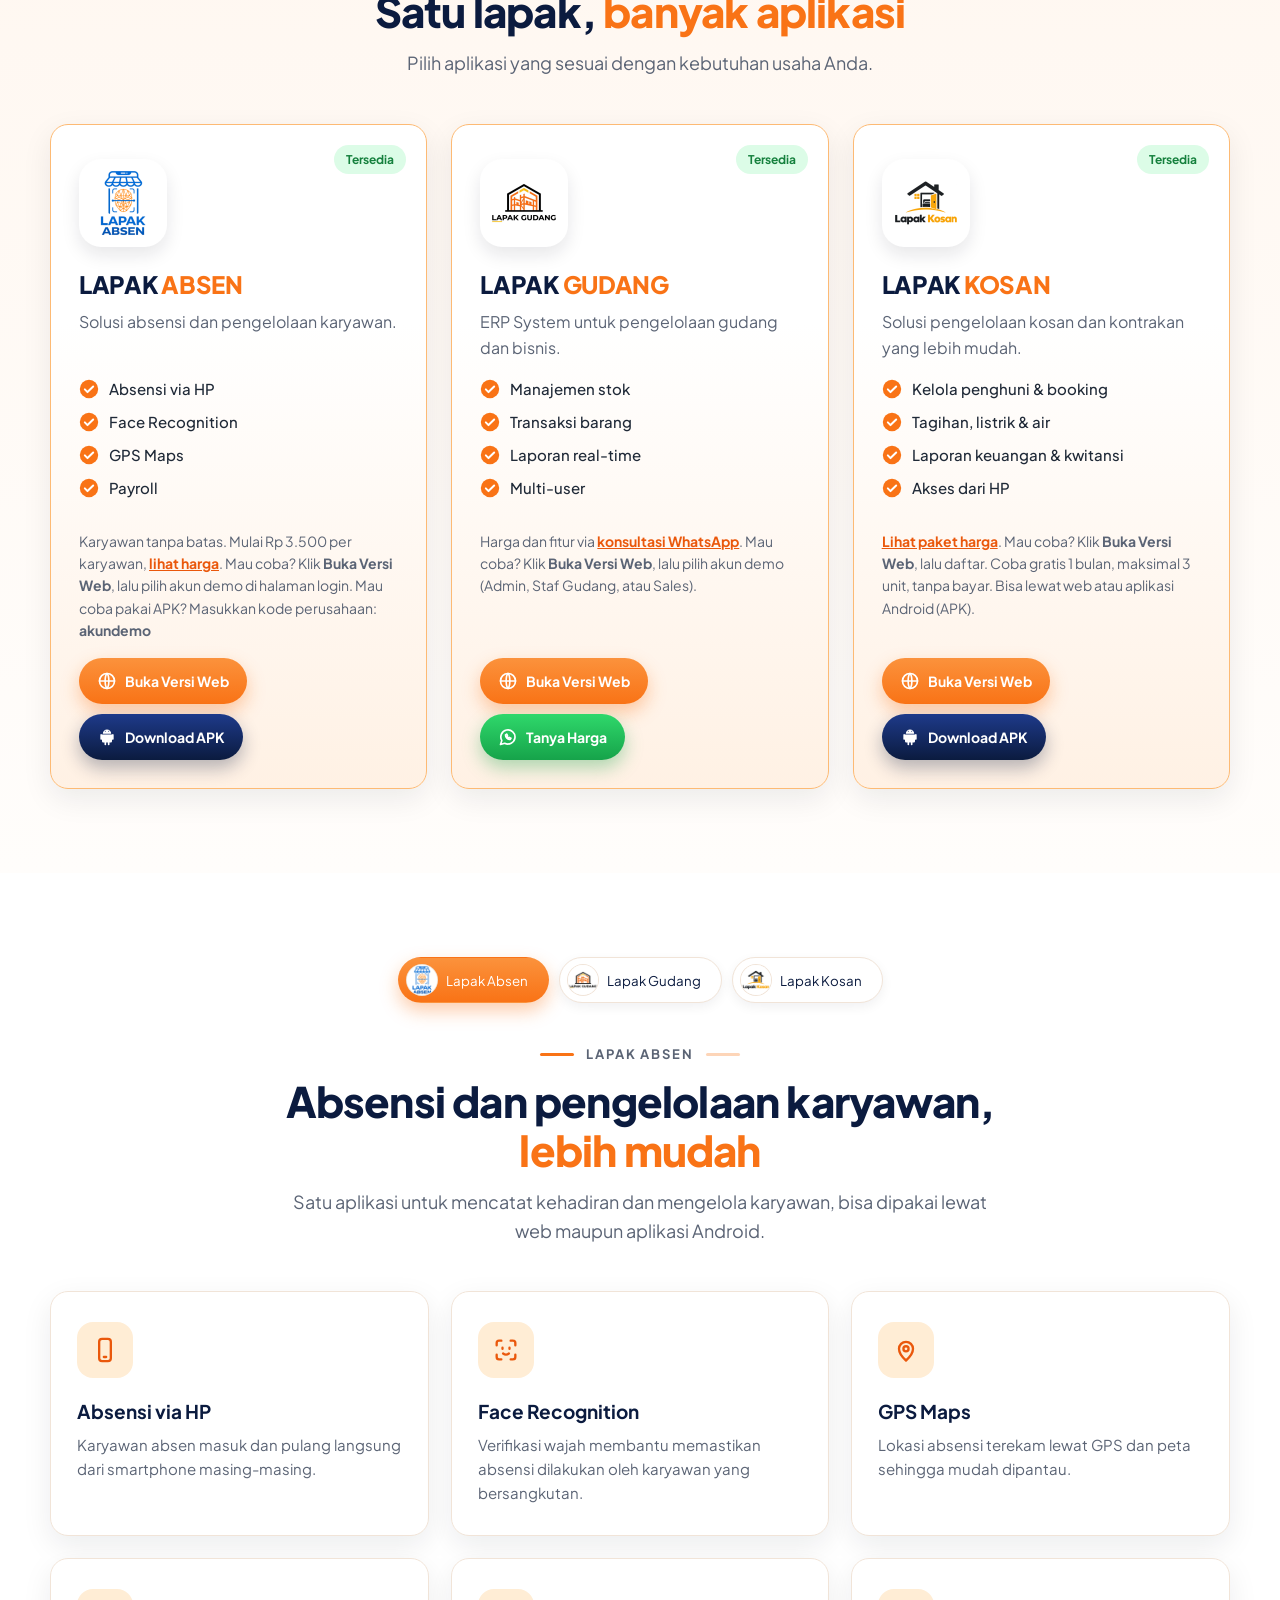
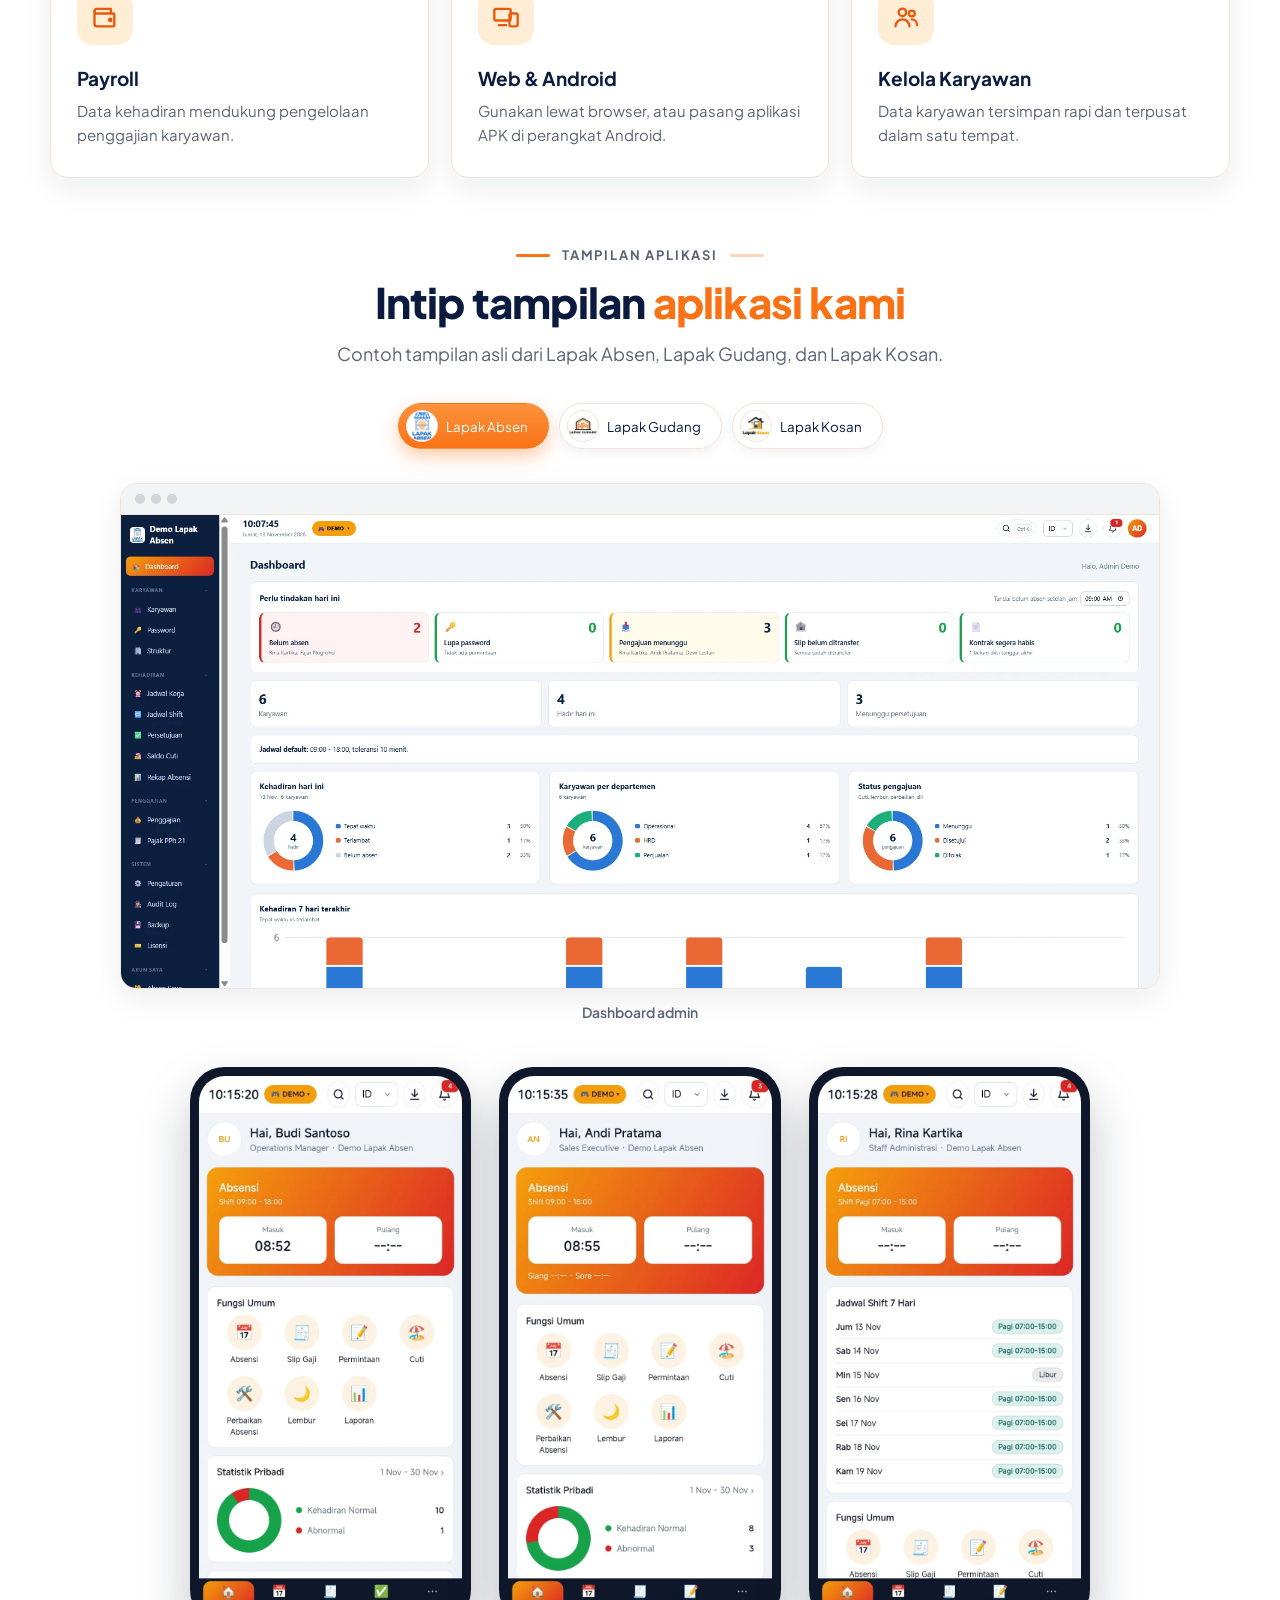
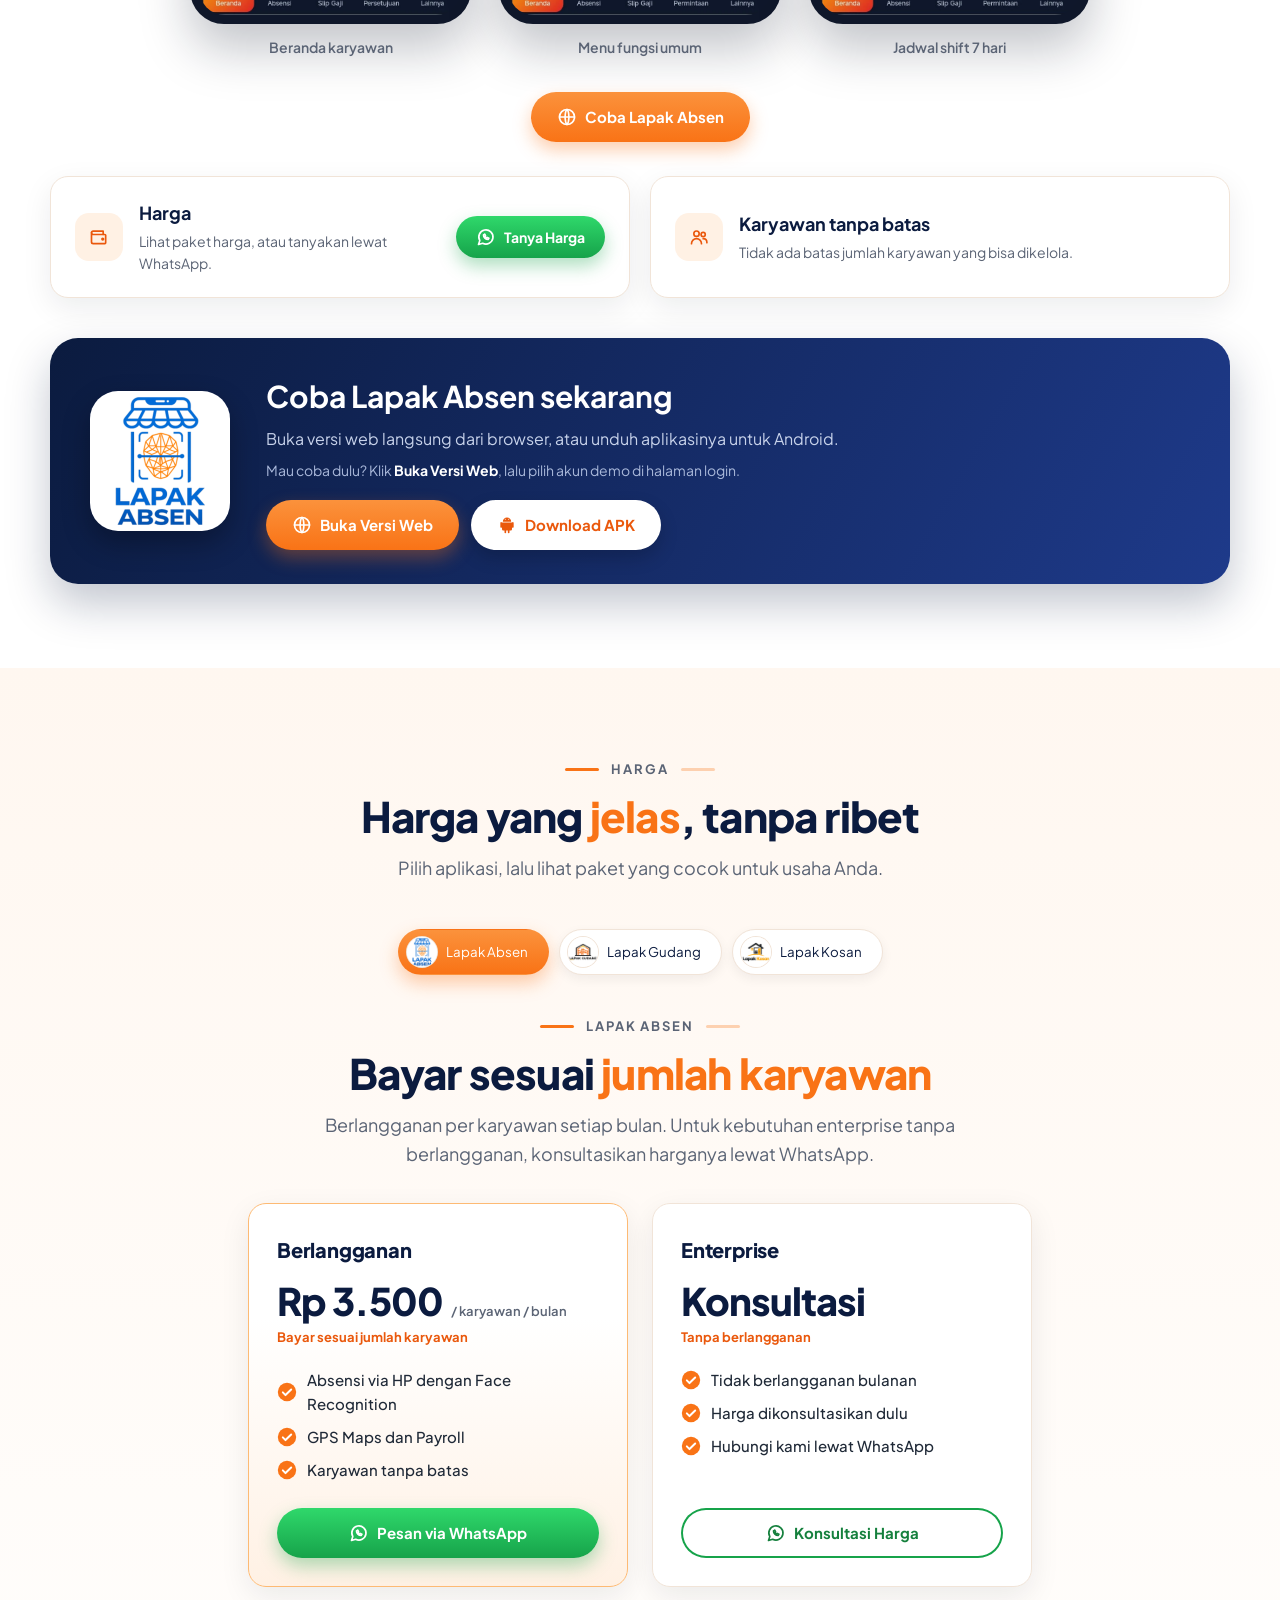
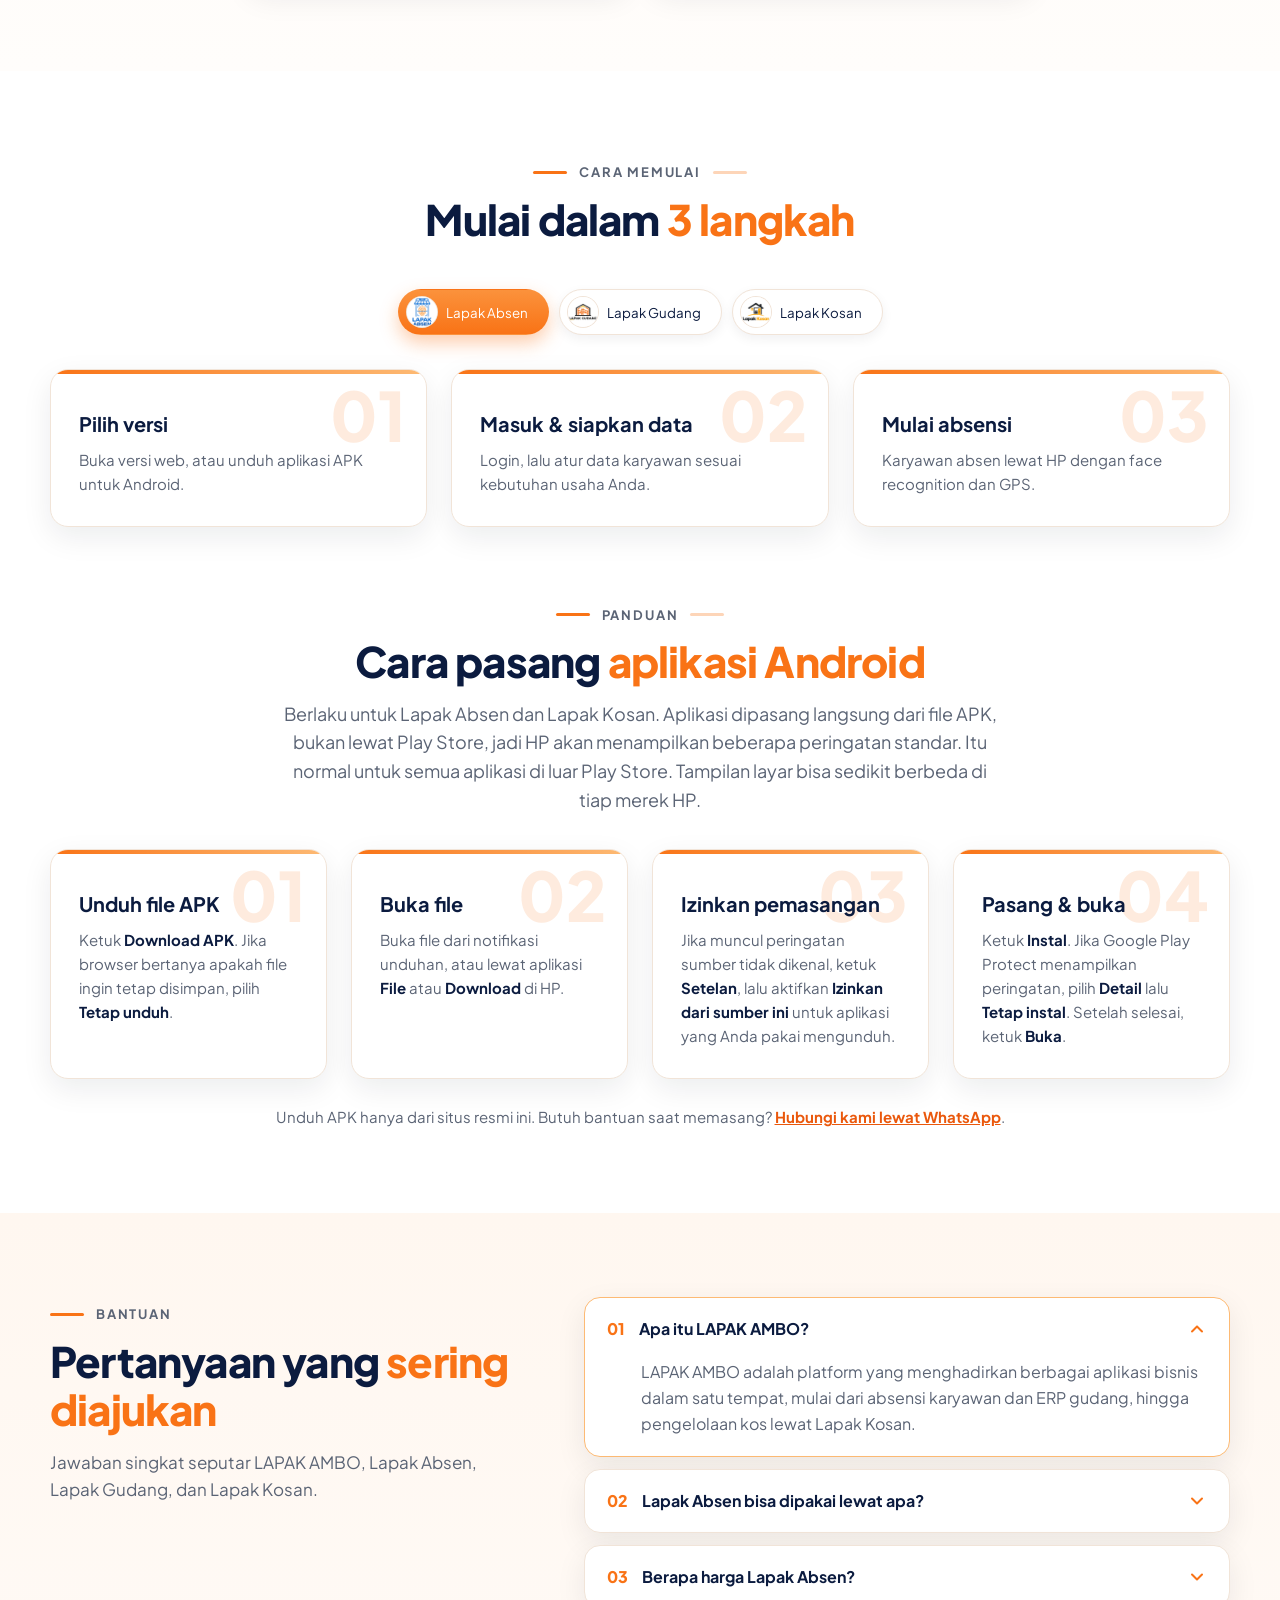
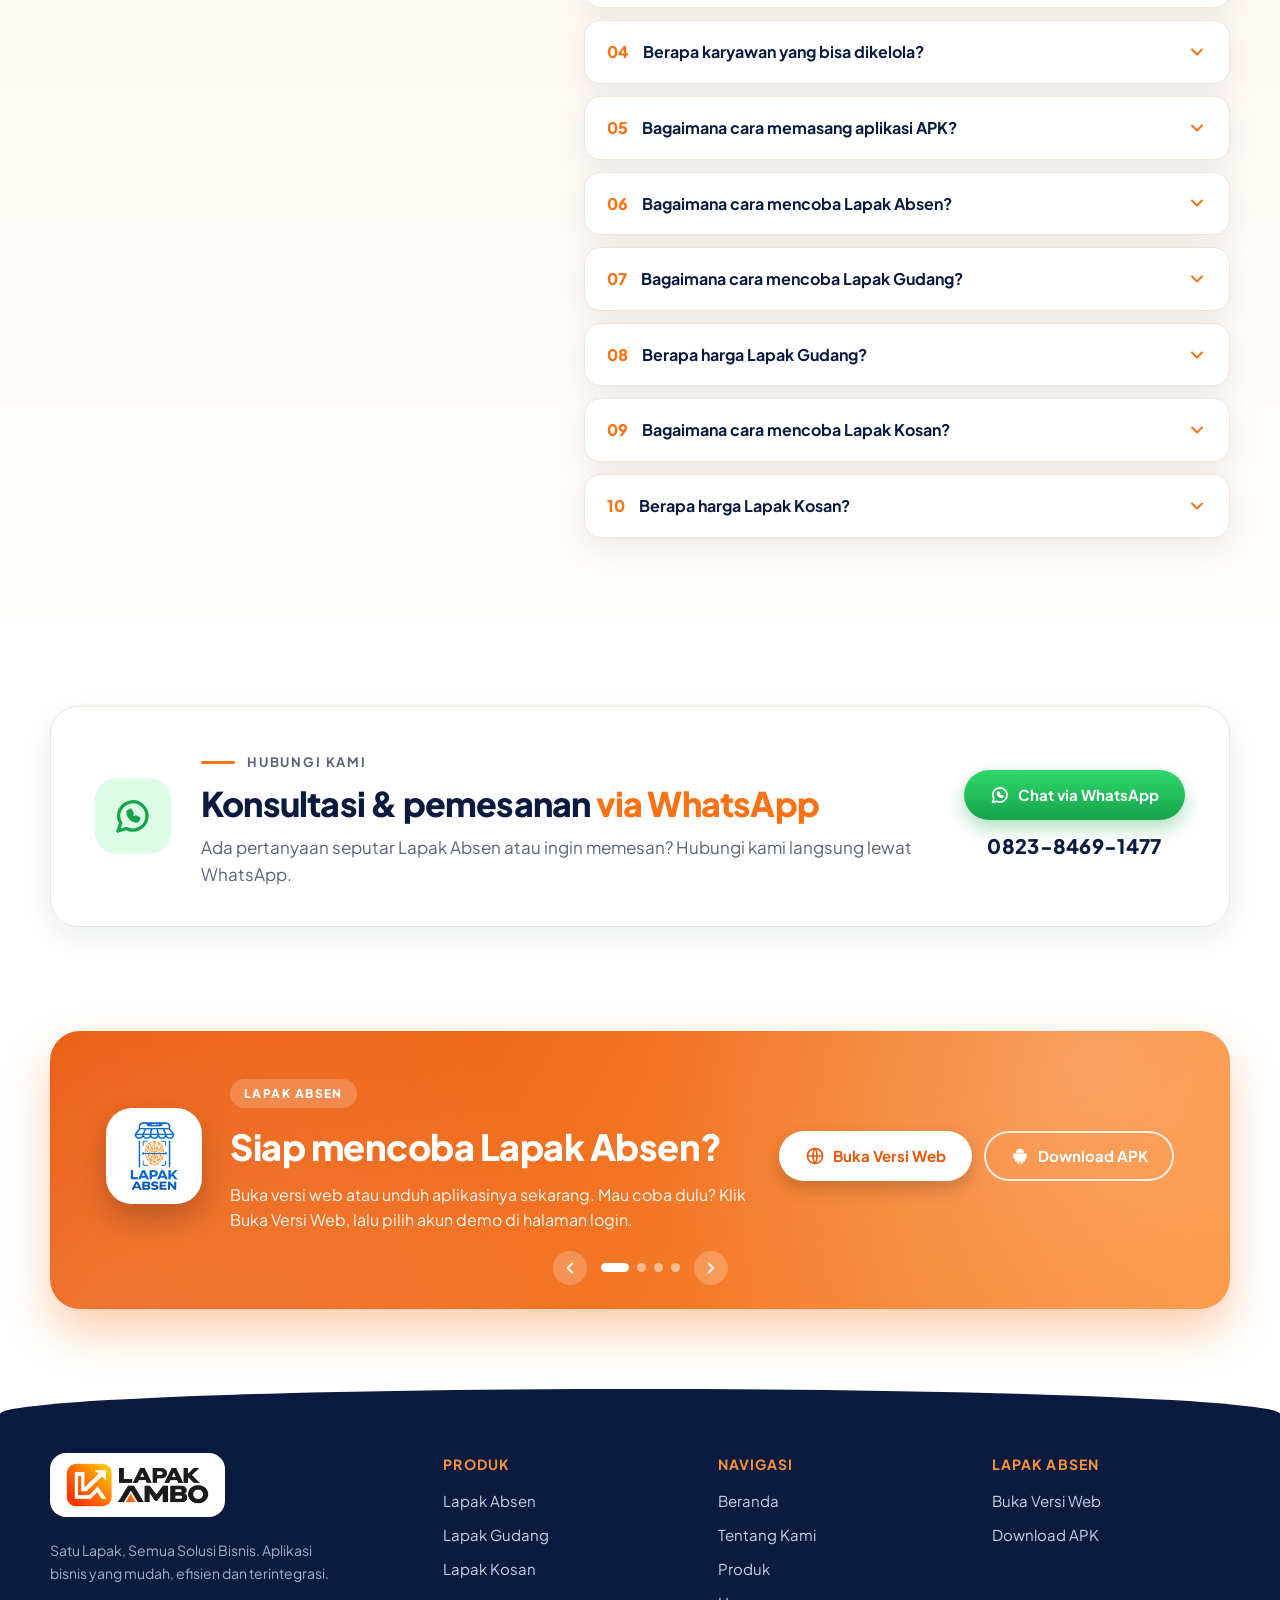
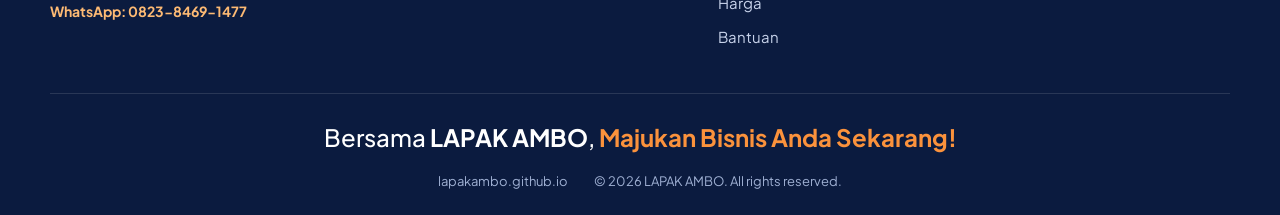
==== commit f5ab6fd3: "Judul section: "Satu lapak, banyak aplikasi" Co-Authored-By: Claude Sonnet 5.5 <noreply@anthropic.co" ====
--- a/index.html
+++ b/index.html
@@ -260,7 +260,7 @@
     <div class="container">
       <div class="section__head reveal">
         <span class="eyebrow">Produk</span>
-        <h2>Satu platform, <span>banyak aplikasi</span></h2>
+        <h2>Satu lapak, <span>banyak aplikasi</span></h2>
         <p>Pilih aplikasi yang sesuai dengan kebutuhan usaha Anda.</p>
       </div>
       <div class="products__grid">
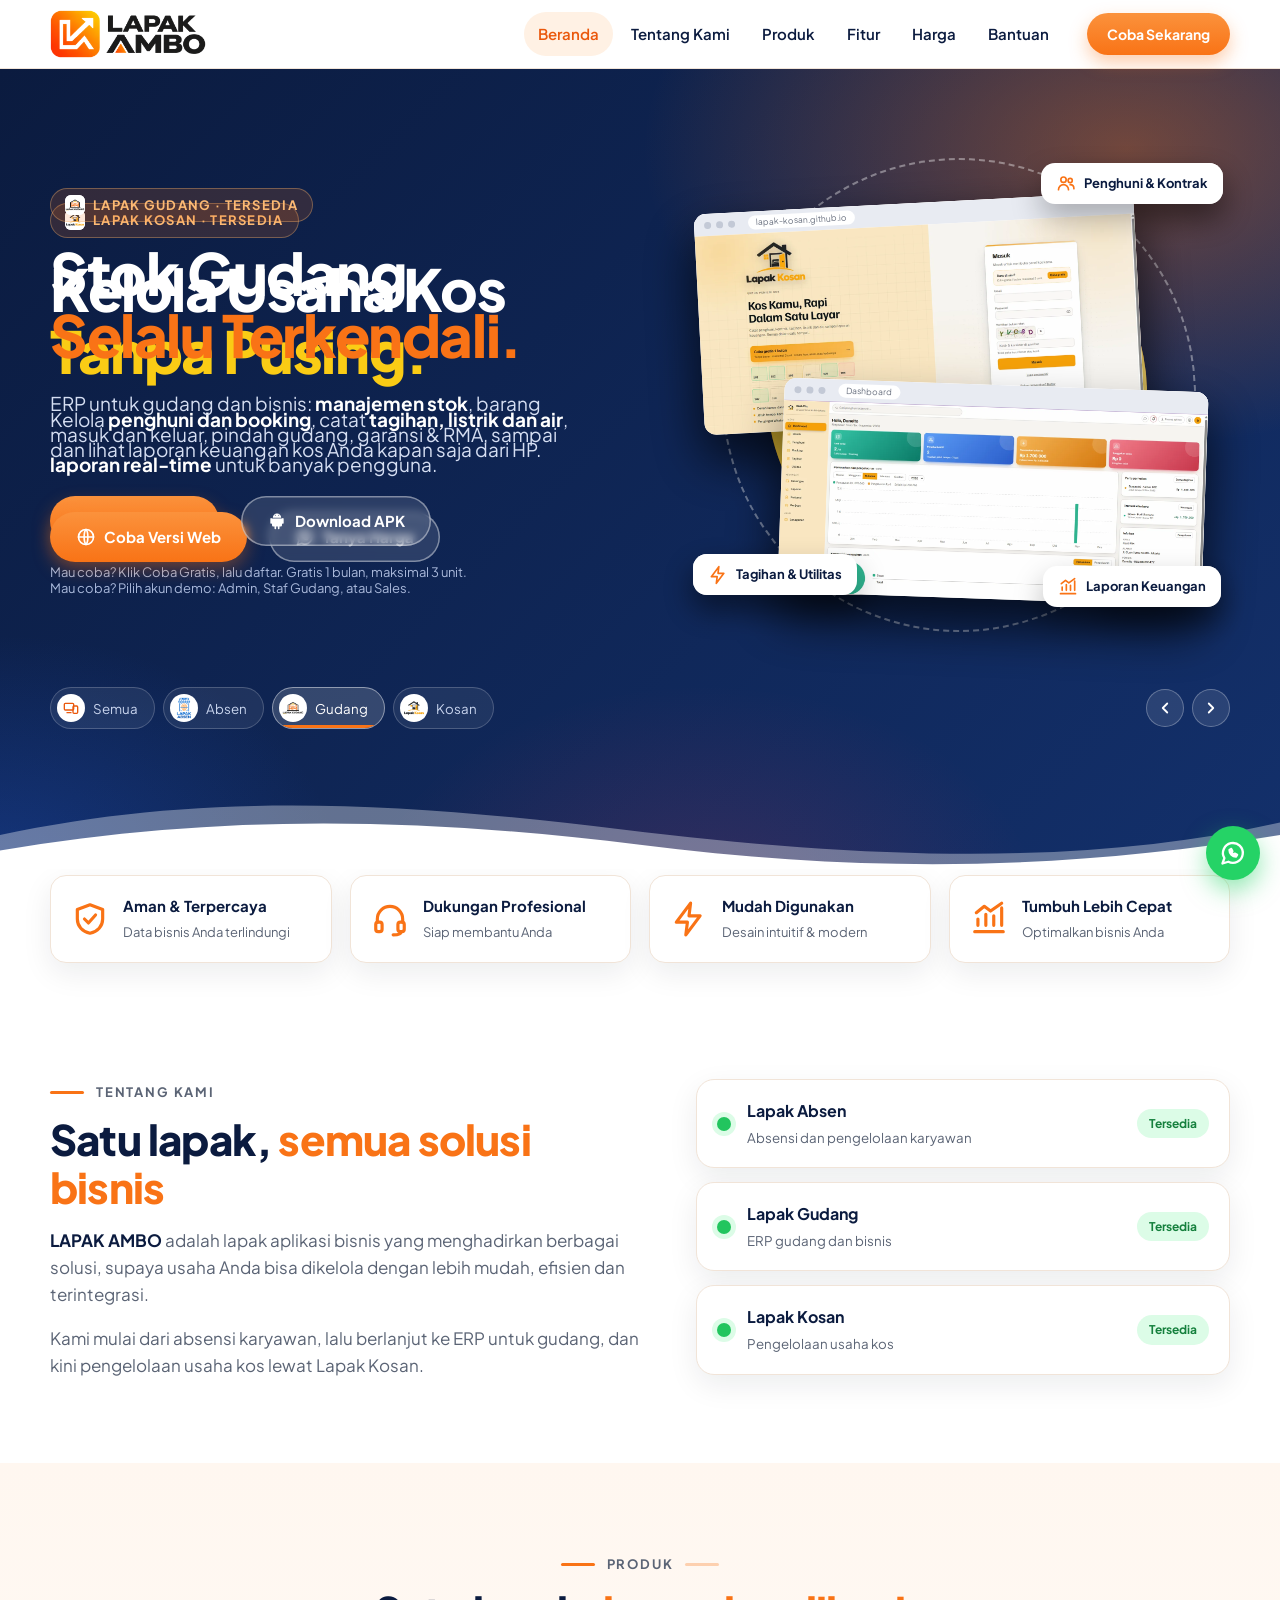
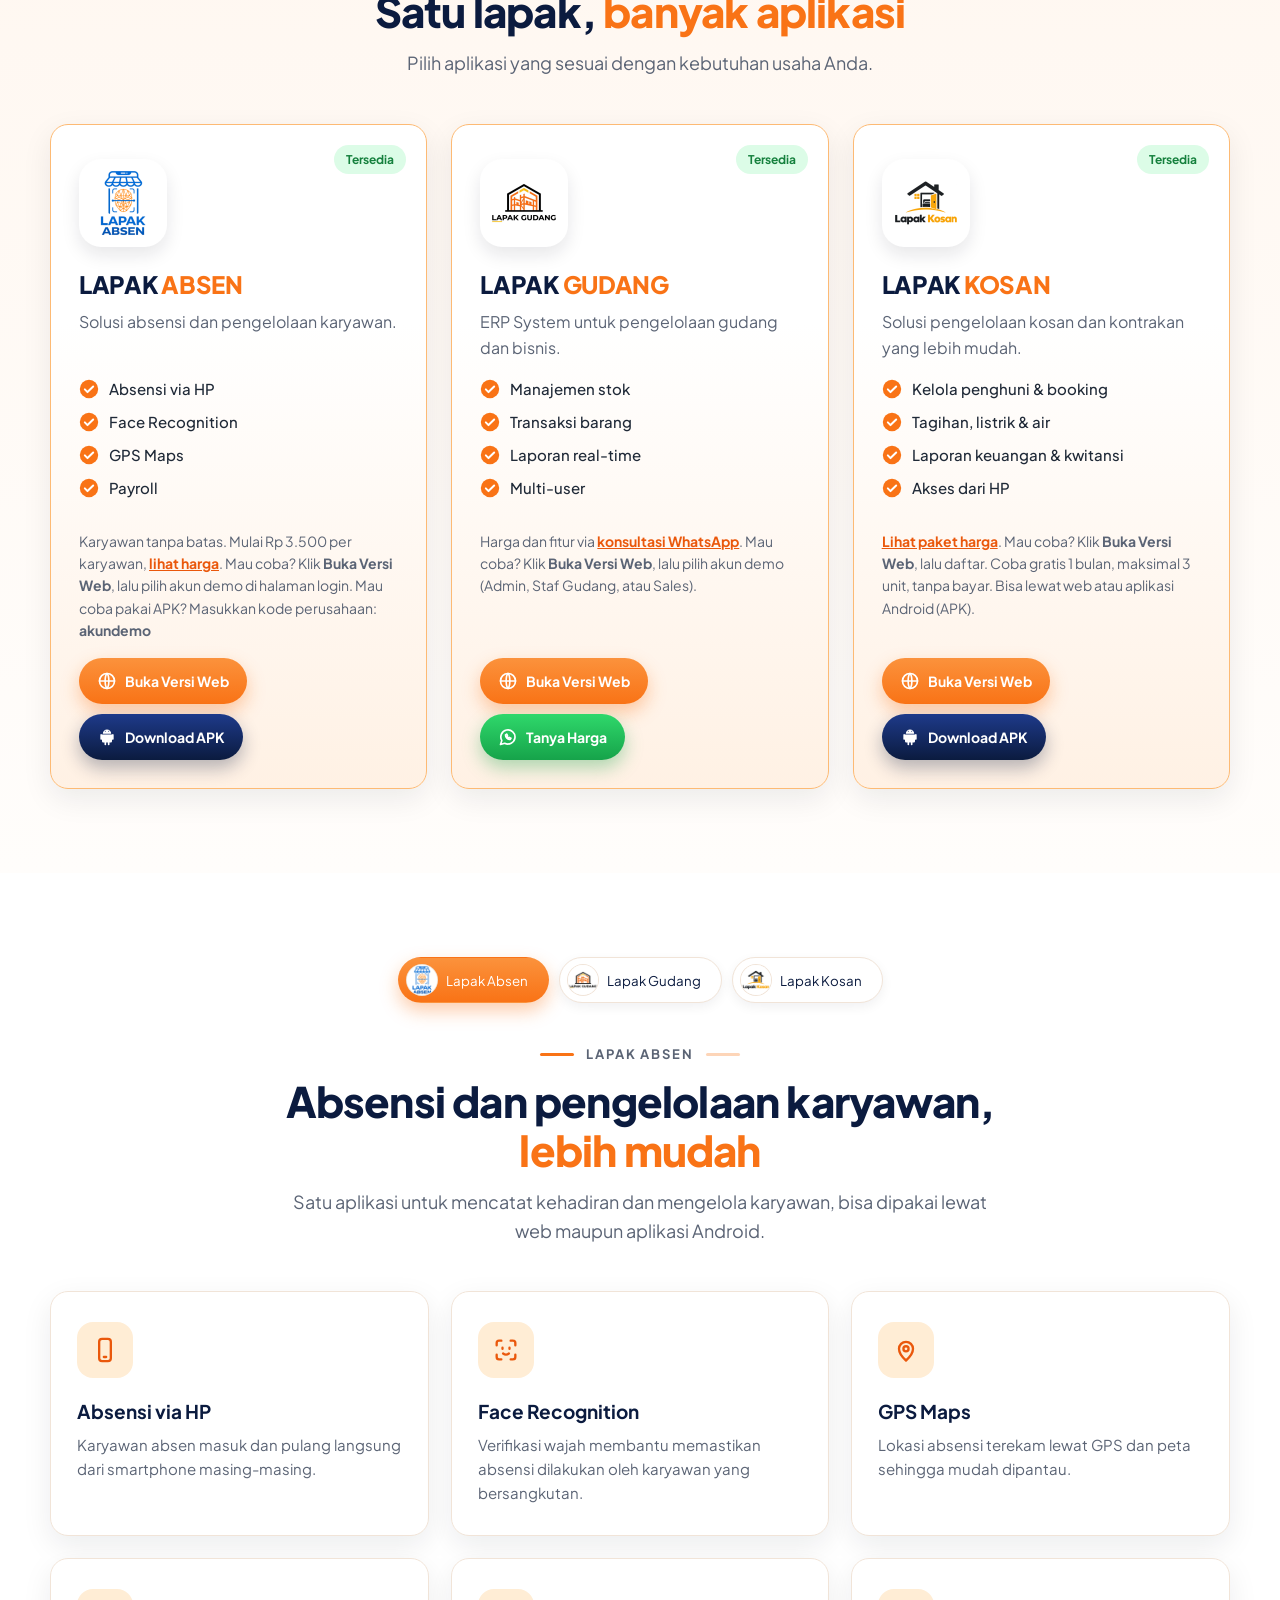
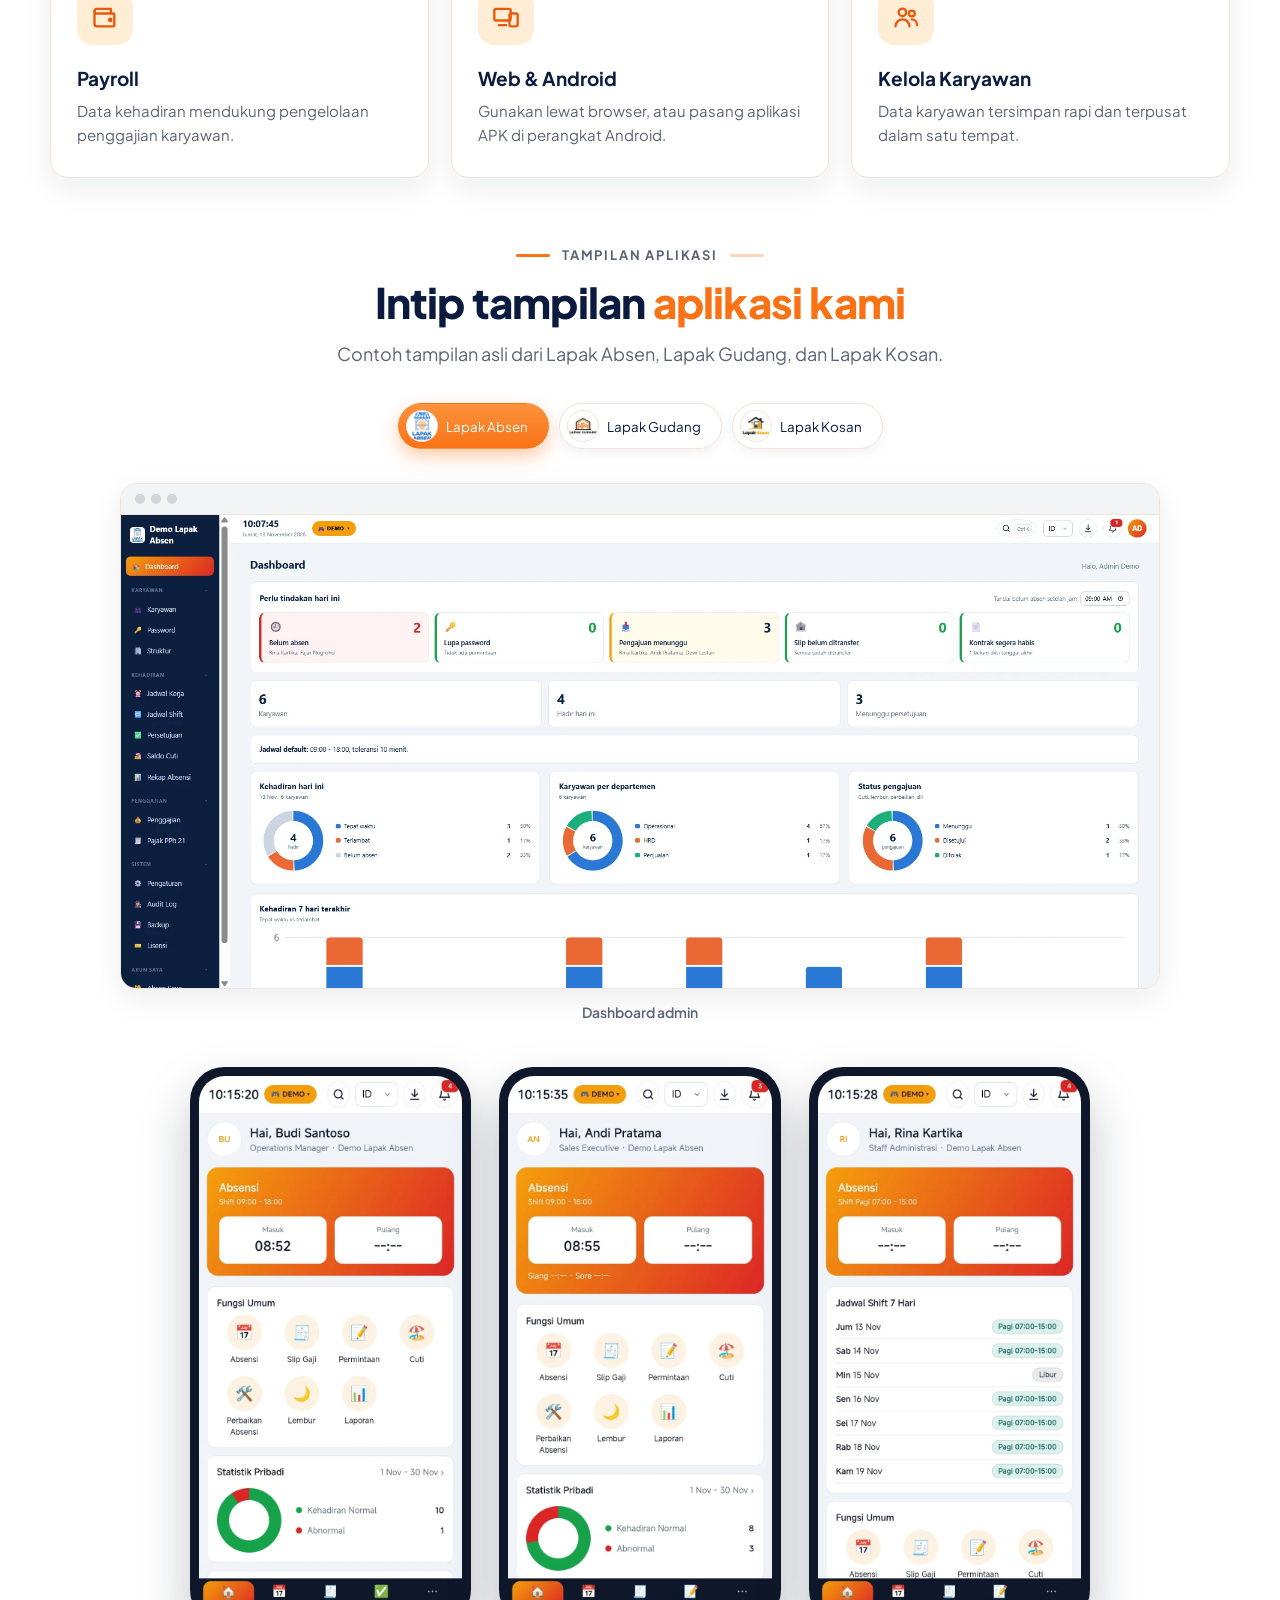
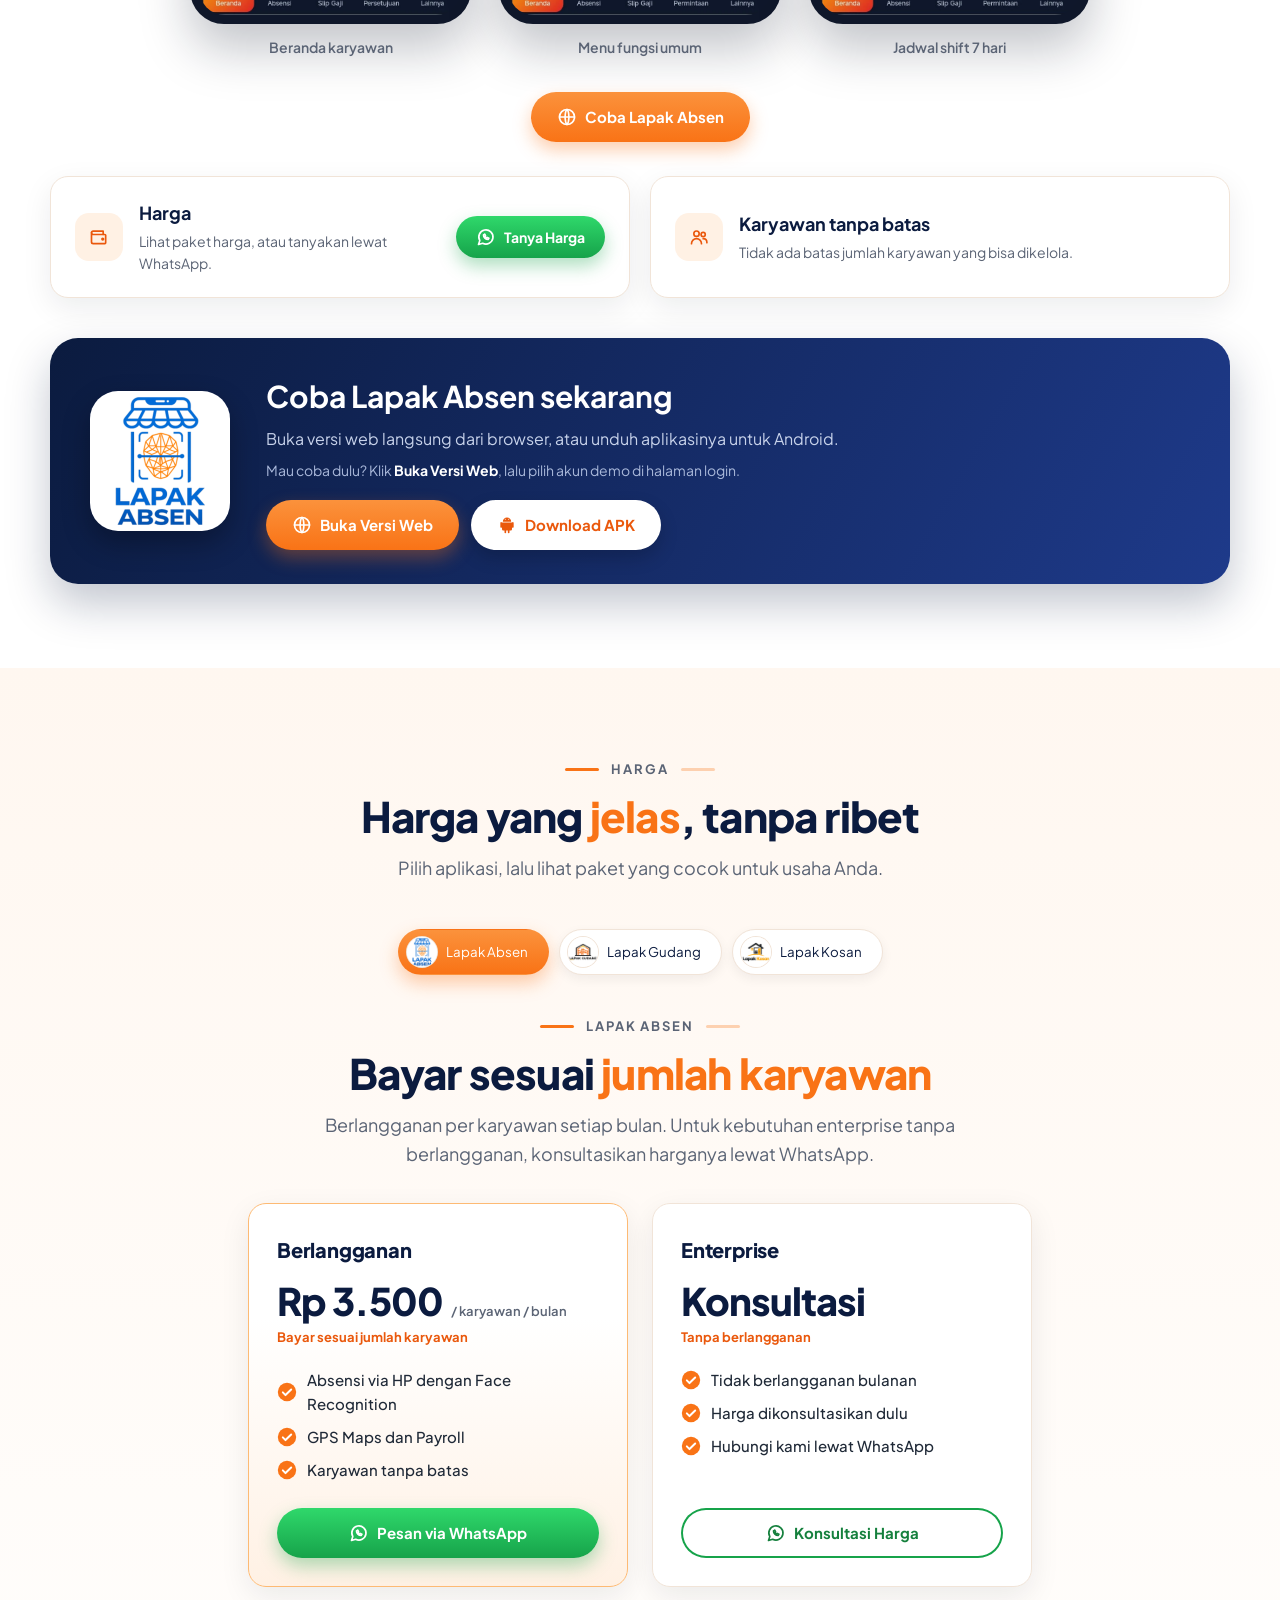
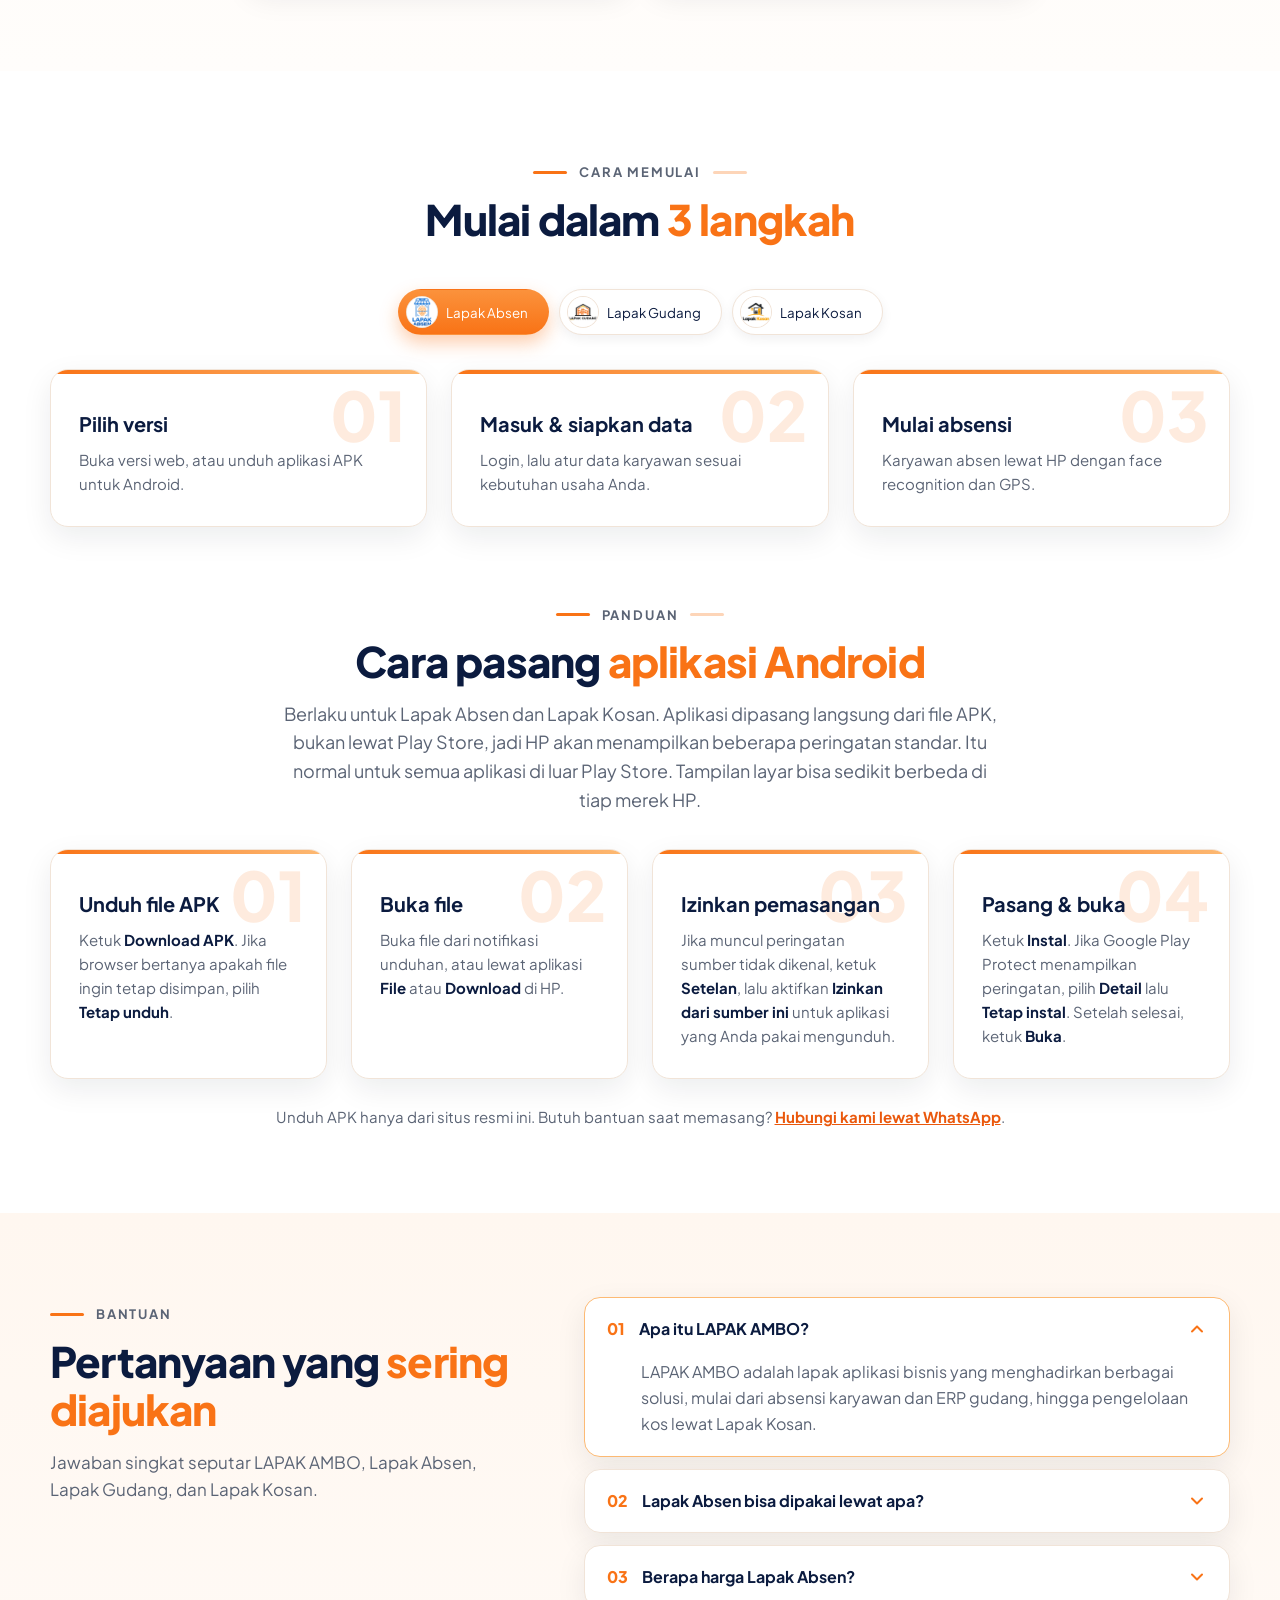
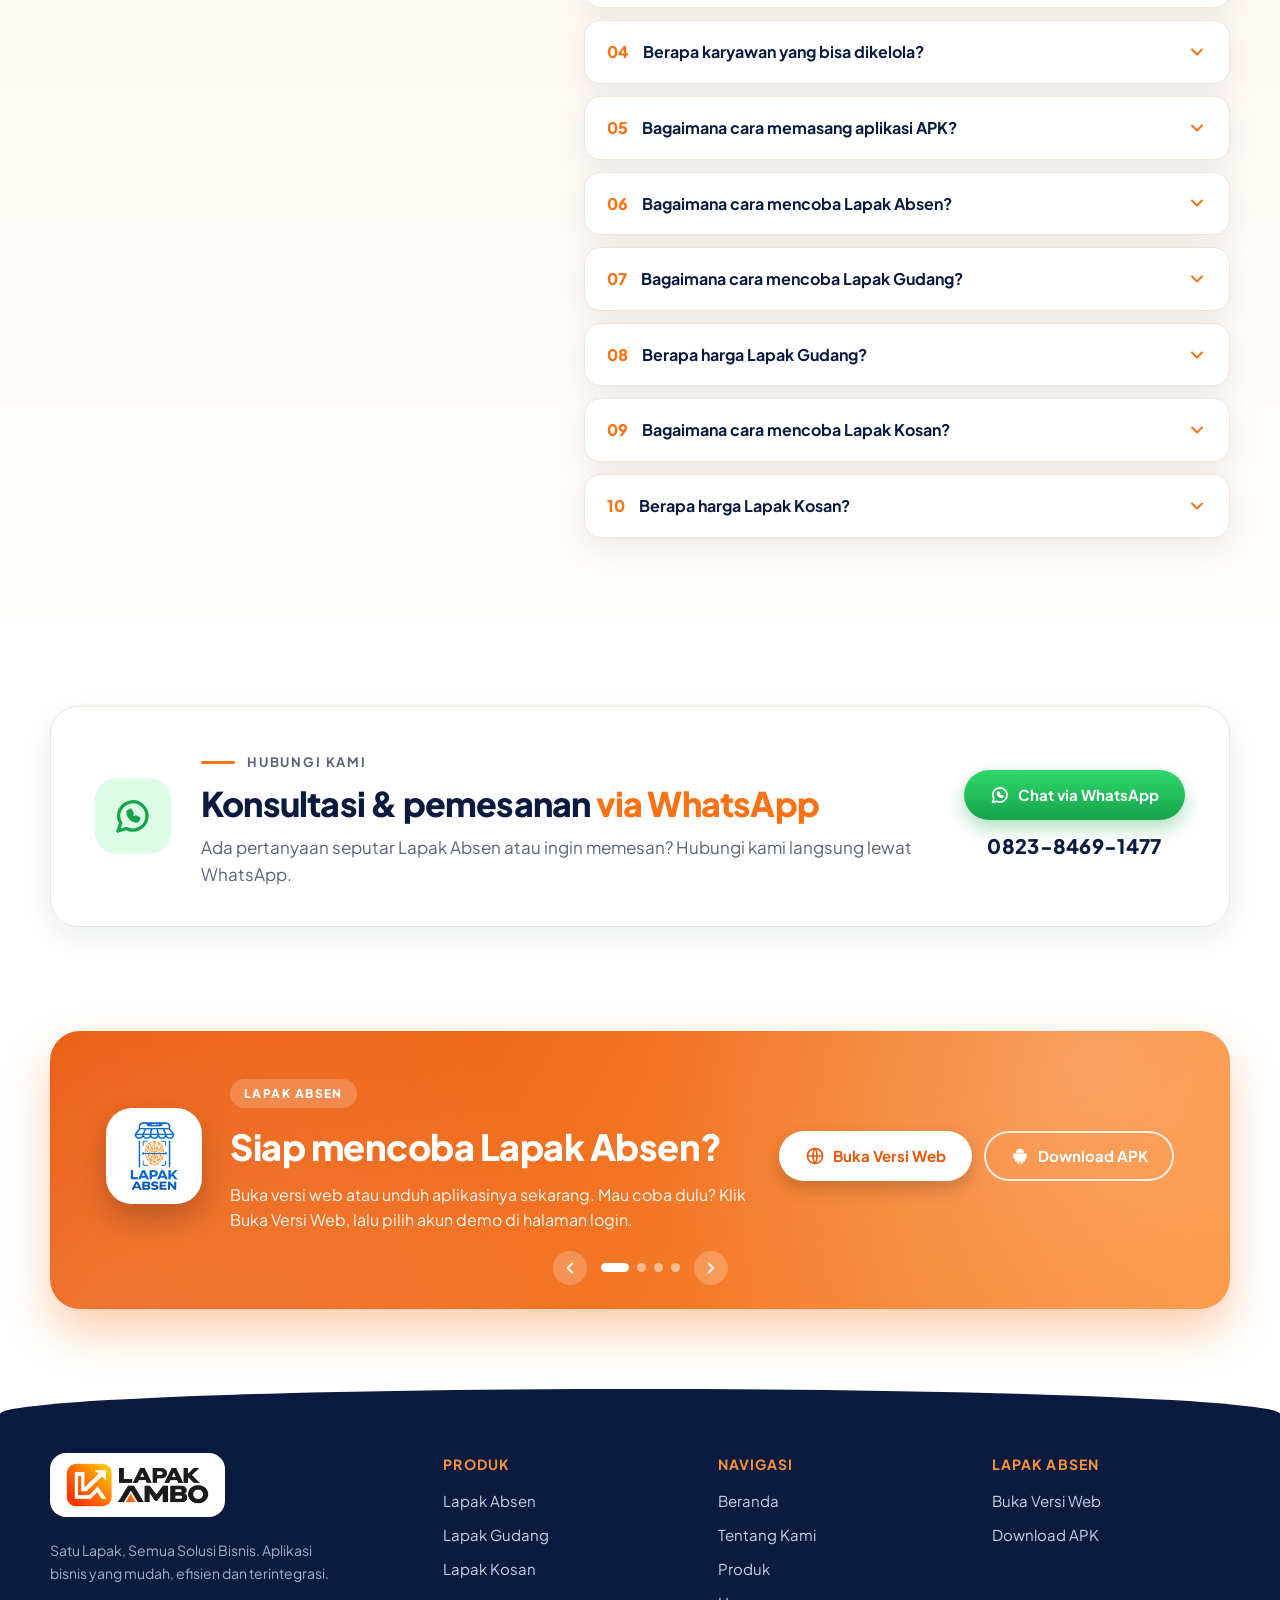
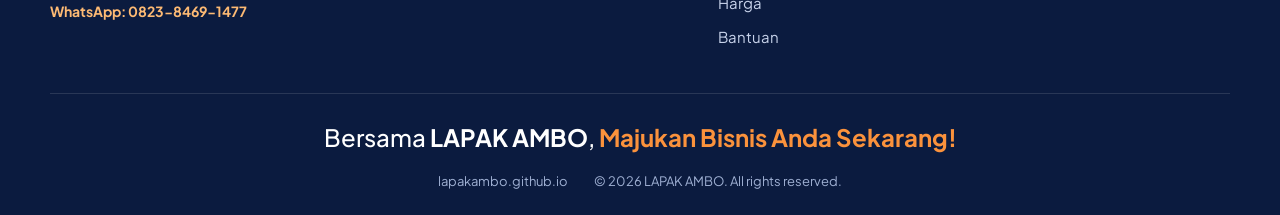
==== commit 55ffc247: "Tentang & FAQ: "platform" jadi "lapak aplikasi bisnis" Co-Authored-By: Claude Sonnet 5.5 <noreply@an" ====
--- a/index.html
+++ b/index.html
@@ -244,7 +244,7 @@
       <div class="about__text reveal">
         <span class="eyebrow eyebrow--left">Tentang Kami</span>
         <h2>Satu lapak, <span>semua solusi bisnis</span></h2>
-        <p><strong>LAPAK AMBO</strong> adalah platform yang menghadirkan berbagai aplikasi bisnis dalam satu tempat, supaya usaha Anda bisa dikelola dengan lebih mudah, efisien dan terintegrasi.</p>
+        <p><strong>LAPAK AMBO</strong> adalah lapak aplikasi bisnis yang menghadirkan berbagai solusi, supaya usaha Anda bisa dikelola dengan lebih mudah, efisien dan terintegrasi.</p>
         <p>Kami mulai dari absensi karyawan, lalu berlanjut ke ERP untuk gudang, dan kini pengelolaan usaha kos lewat Lapak Kosan.</p>
       </div>
       <ol class="roadmap reveal" aria-label="Peta produk">
@@ -653,7 +653,7 @@
         <p>Jawaban singkat seputar LAPAK AMBO, Lapak Absen, Lapak Gudang, dan Lapak Kosan.</p>
       </div>
       <div class="faq reveal">
-        <details open><summary>Apa itu LAPAK AMBO?<svg class="ic"><use href="#i-chev"/></svg></summary><p>LAPAK AMBO adalah platform yang menghadirkan berbagai aplikasi bisnis dalam satu tempat, mulai dari absensi karyawan dan ERP gudang, hingga pengelolaan kos lewat Lapak Kosan.</p></details>
+        <details open><summary>Apa itu LAPAK AMBO?<svg class="ic"><use href="#i-chev"/></svg></summary><p>LAPAK AMBO adalah lapak aplikasi bisnis yang menghadirkan berbagai solusi, mulai dari absensi karyawan dan ERP gudang, hingga pengelolaan kos lewat Lapak Kosan.</p></details>
         <details><summary>Lapak Absen bisa dipakai lewat apa?<svg class="ic"><use href="#i-chev"/></svg></summary><p>Lapak Absen tersedia dalam versi web yang bisa dibuka lewat browser, dan dalam bentuk aplikasi APK untuk perangkat Android.</p></details>
         <details><summary>Berapa harga Lapak Absen?<svg class="ic"><use href="#i-chev"/></svg></summary><p>Lapak Absen Rp 3.500 per karyawan per bulan. Untuk enterprise tanpa berlangganan, konsultasikan harganya lewat WhatsApp di 0823-8469-1477. <a href="#harga" data-pick="absen">Lihat detail harga</a>.</p></details>
         <details><summary>Berapa karyawan yang bisa dikelola?<svg class="ic"><use href="#i-chev"/></svg></summary><p>Tidak ada batas jumlah karyawan di Lapak Absen, jadi bisa dipakai usaha kecil maupun yang karyawannya banyak.</p></details>
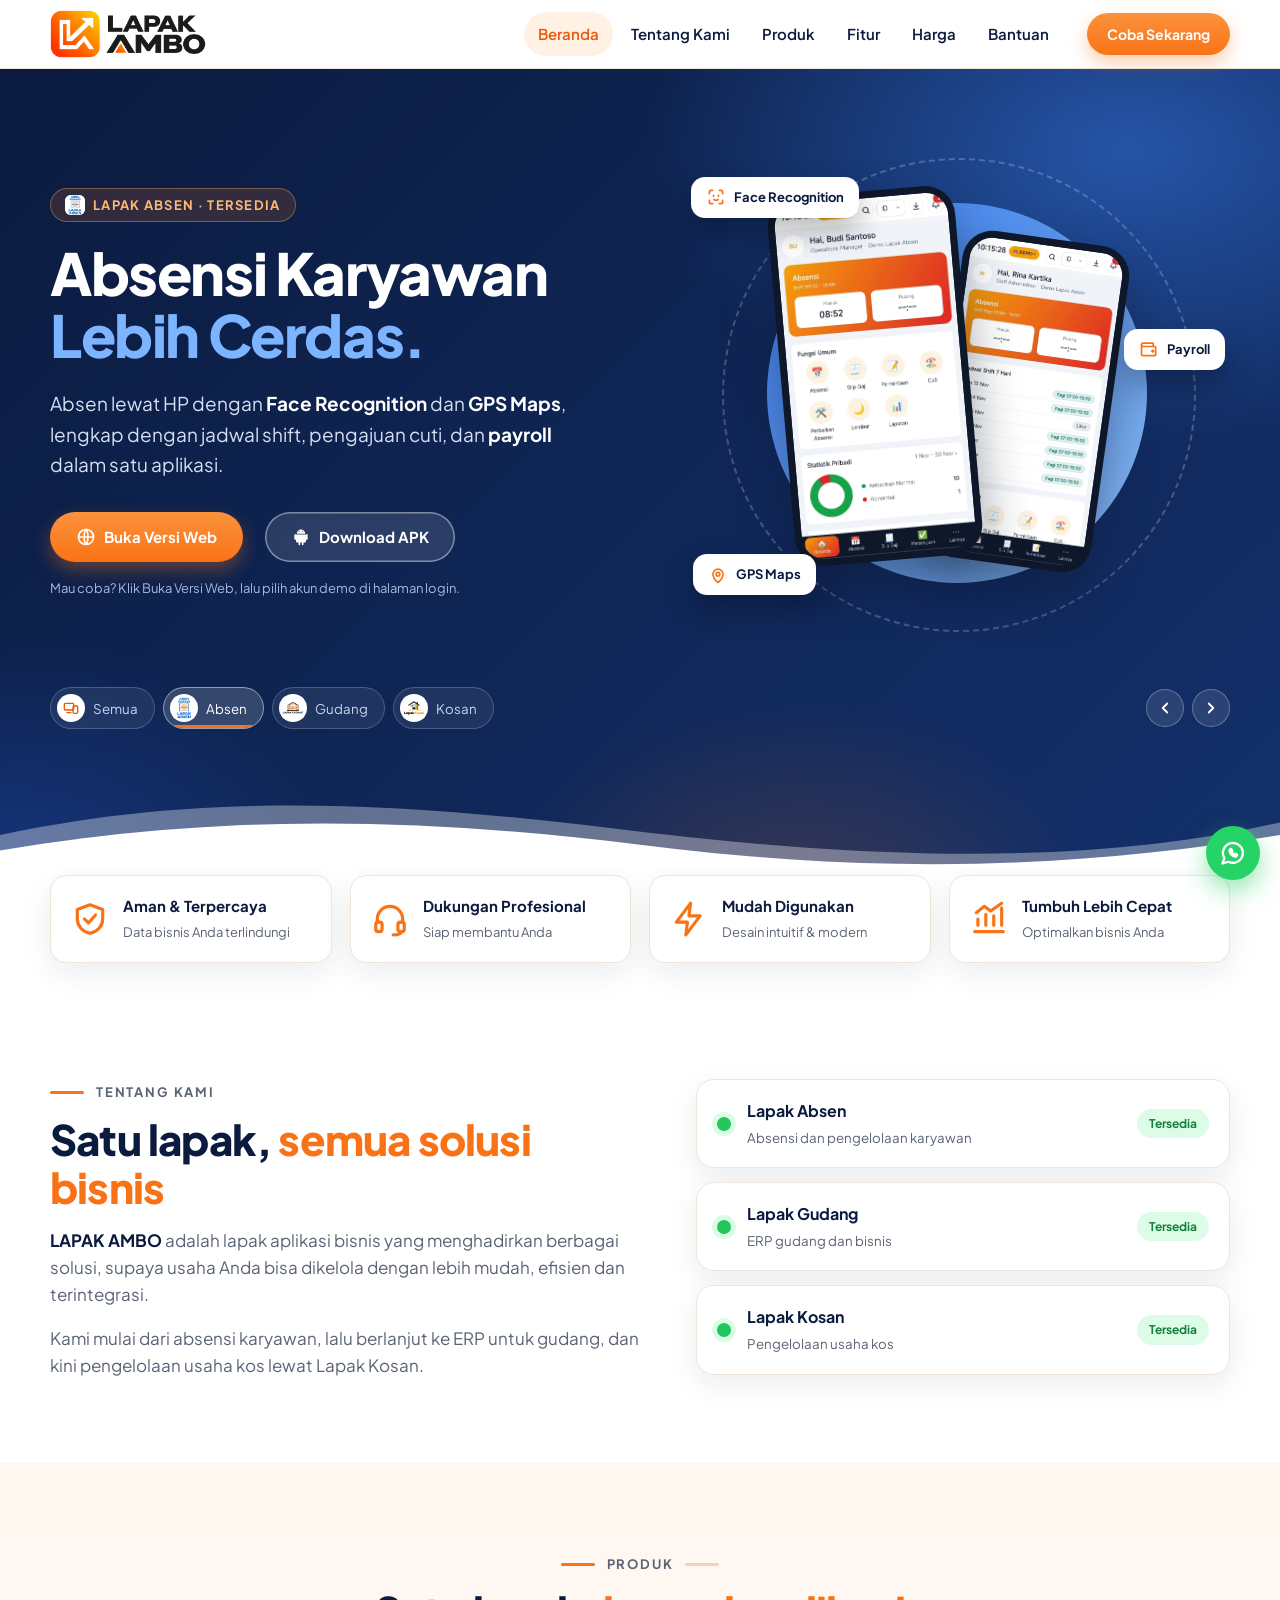
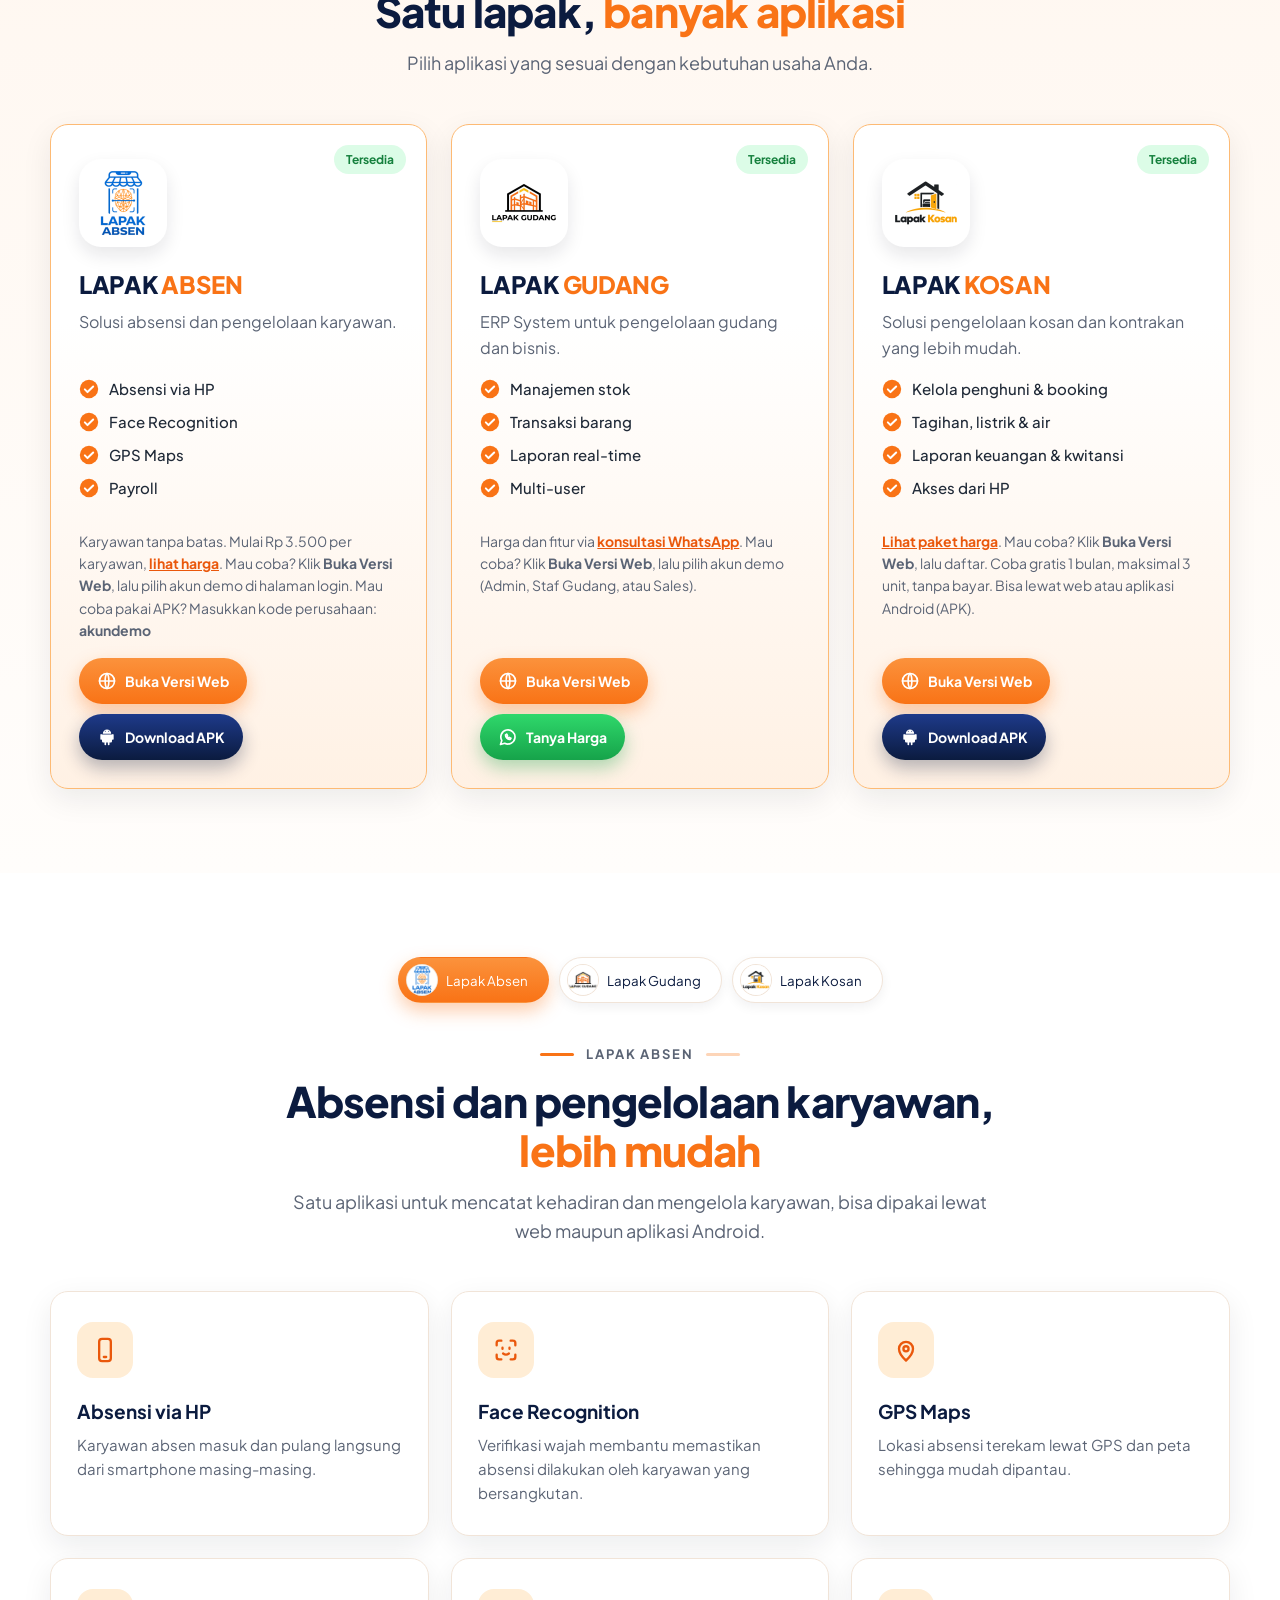
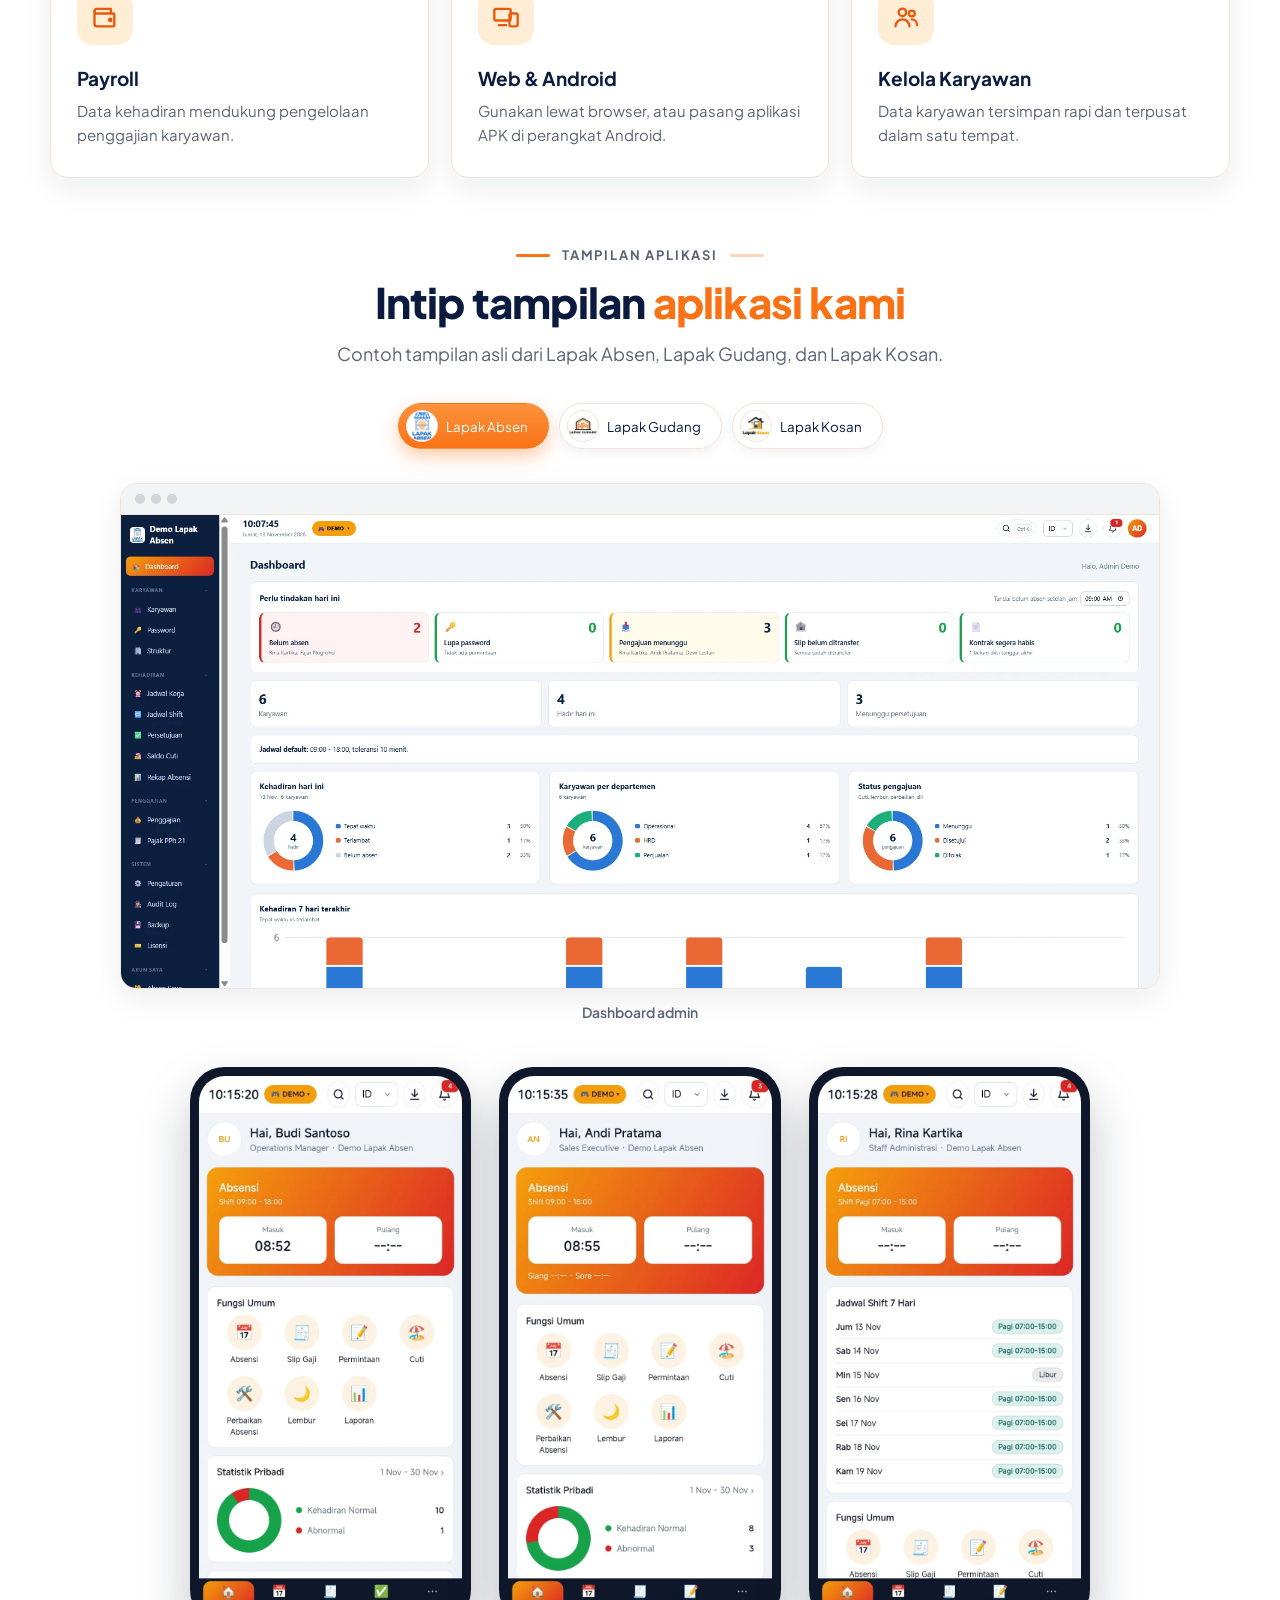
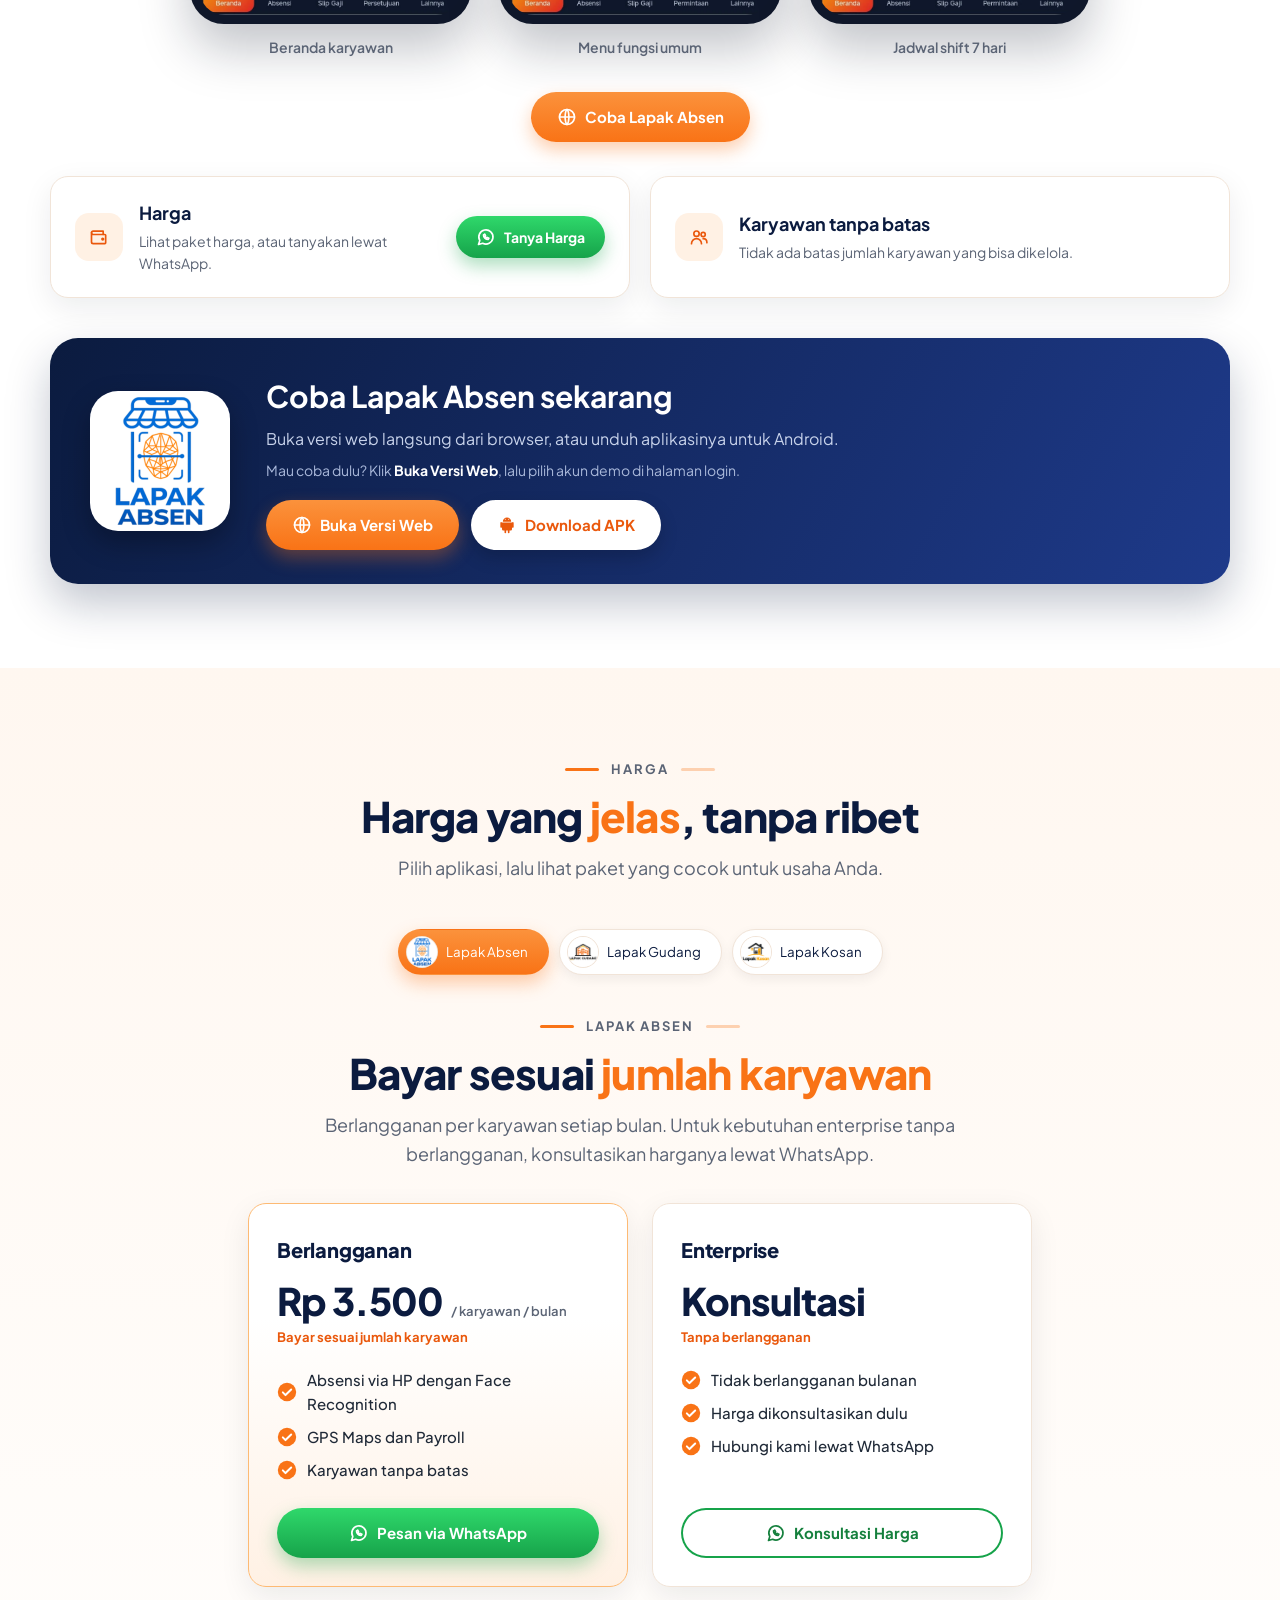
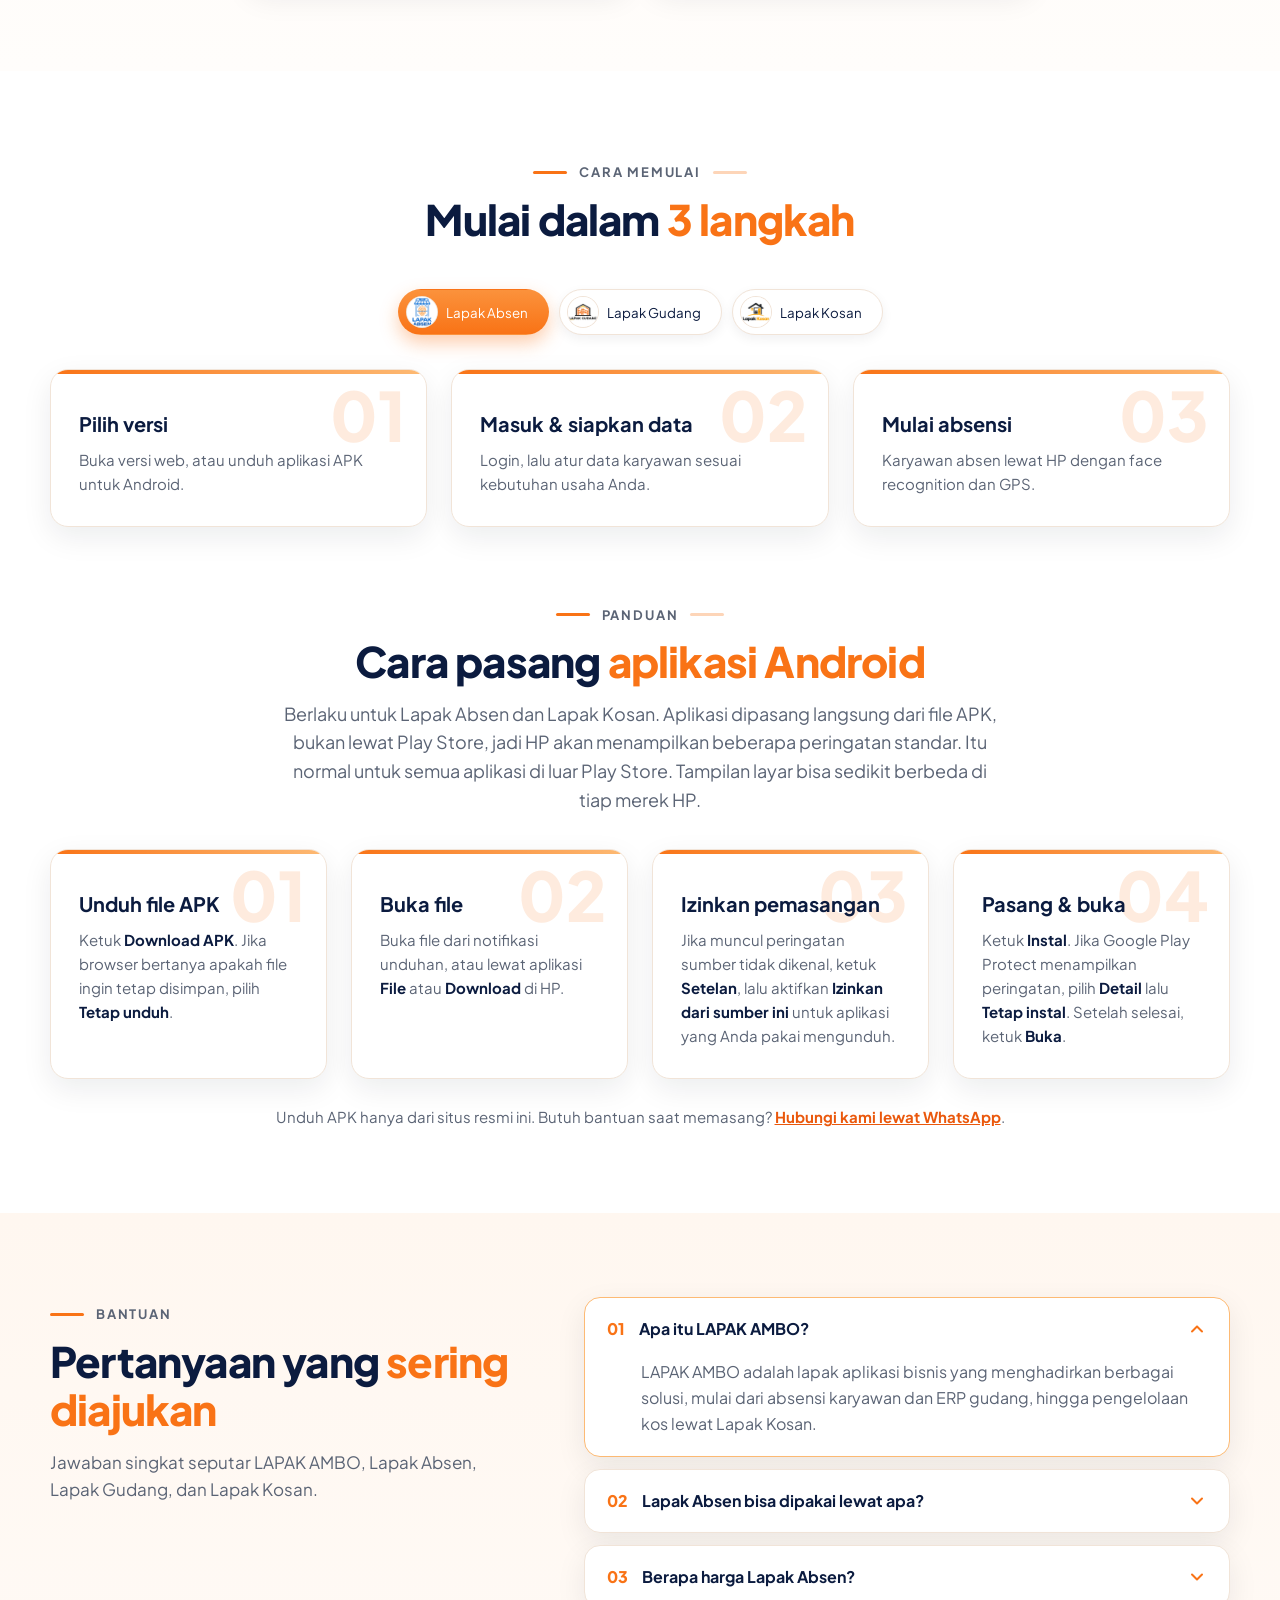
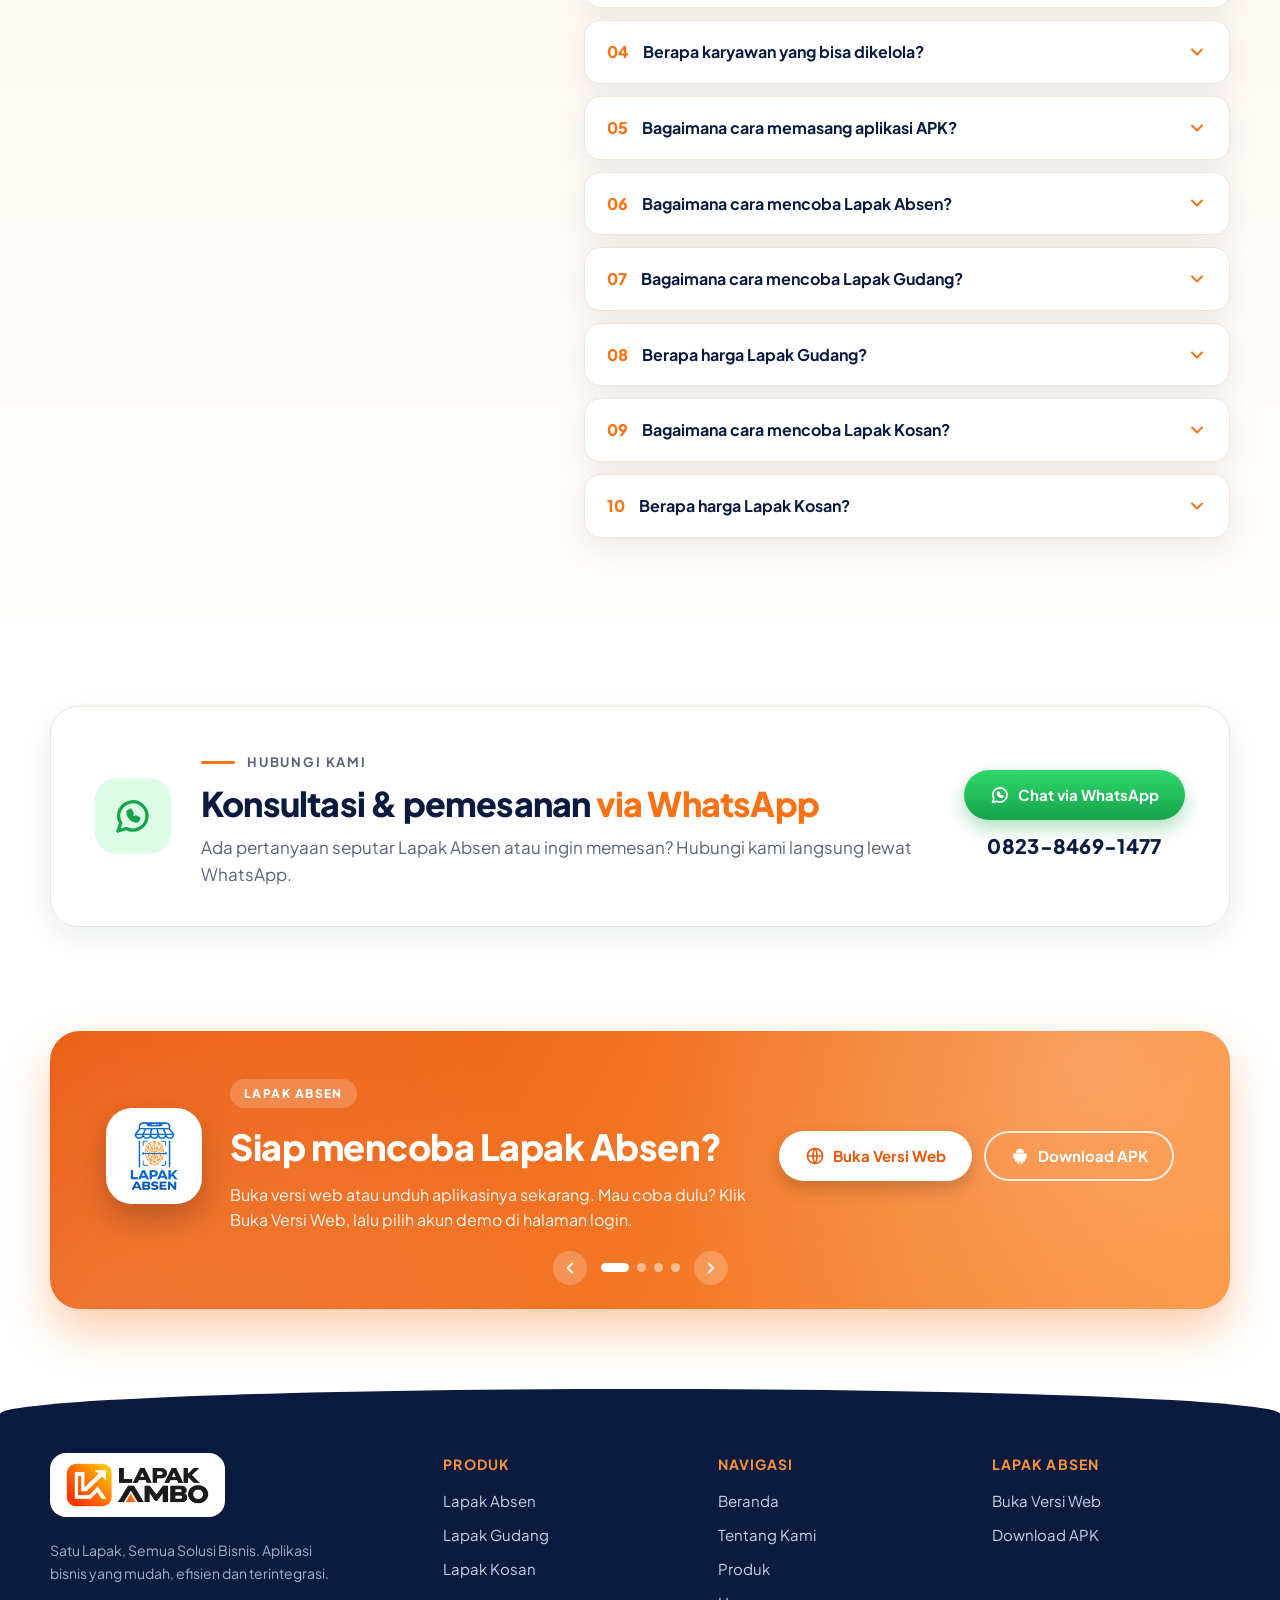
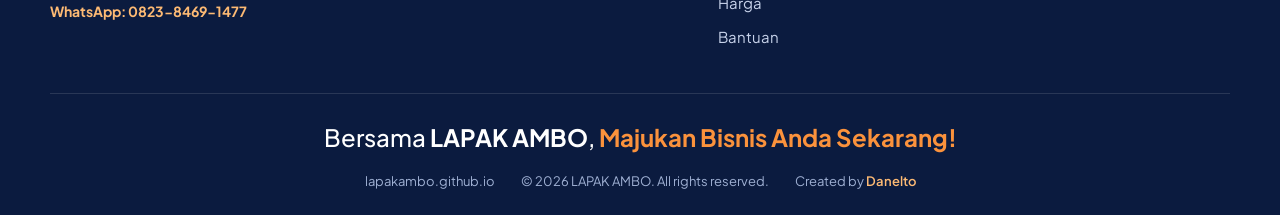
==== commit 4036d9f5: "Footer: tambah kredit "Created by Danelto" Co-Authored-By: Claude Sonnet 5.5 <noreply@anthropic.com>" ====
--- a/index.html
+++ b/index.html
@@ -793,6 +793,7 @@
     <div class="footer__meta">
       <a href="https://lapakambo.github.io/">lapakambo.github.io</a>
       <span>&copy; <span id="year"></span> LAPAK AMBO. All rights reserved.</span>
+      <span>Created by <strong>Danelto</strong></span>
     </div>
   </div>
 </footer>
--- a/css/style.css
+++ b/css/style.css
@@ -332,6 +332,7 @@
 .footer__cta{font-size:clamp(17px,2.4vw,24px);font-weight:500}
 .footer__cta span{color:#FB923C;font-weight:700}
 .footer__meta{margin-top:14px;display:flex;flex-wrap:wrap;gap:8px 26px;justify-content:center;font-size:13px;color:#9FB0D3}
+.footer__meta strong{color:#FDBA74;font-weight:600}
 
 /* Kontak WhatsApp */
 .btn--wa{background:linear-gradient(180deg,#2FD86B,#16A34A);box-shadow:0 8px 18px rgba(22,163,74,.35)}
